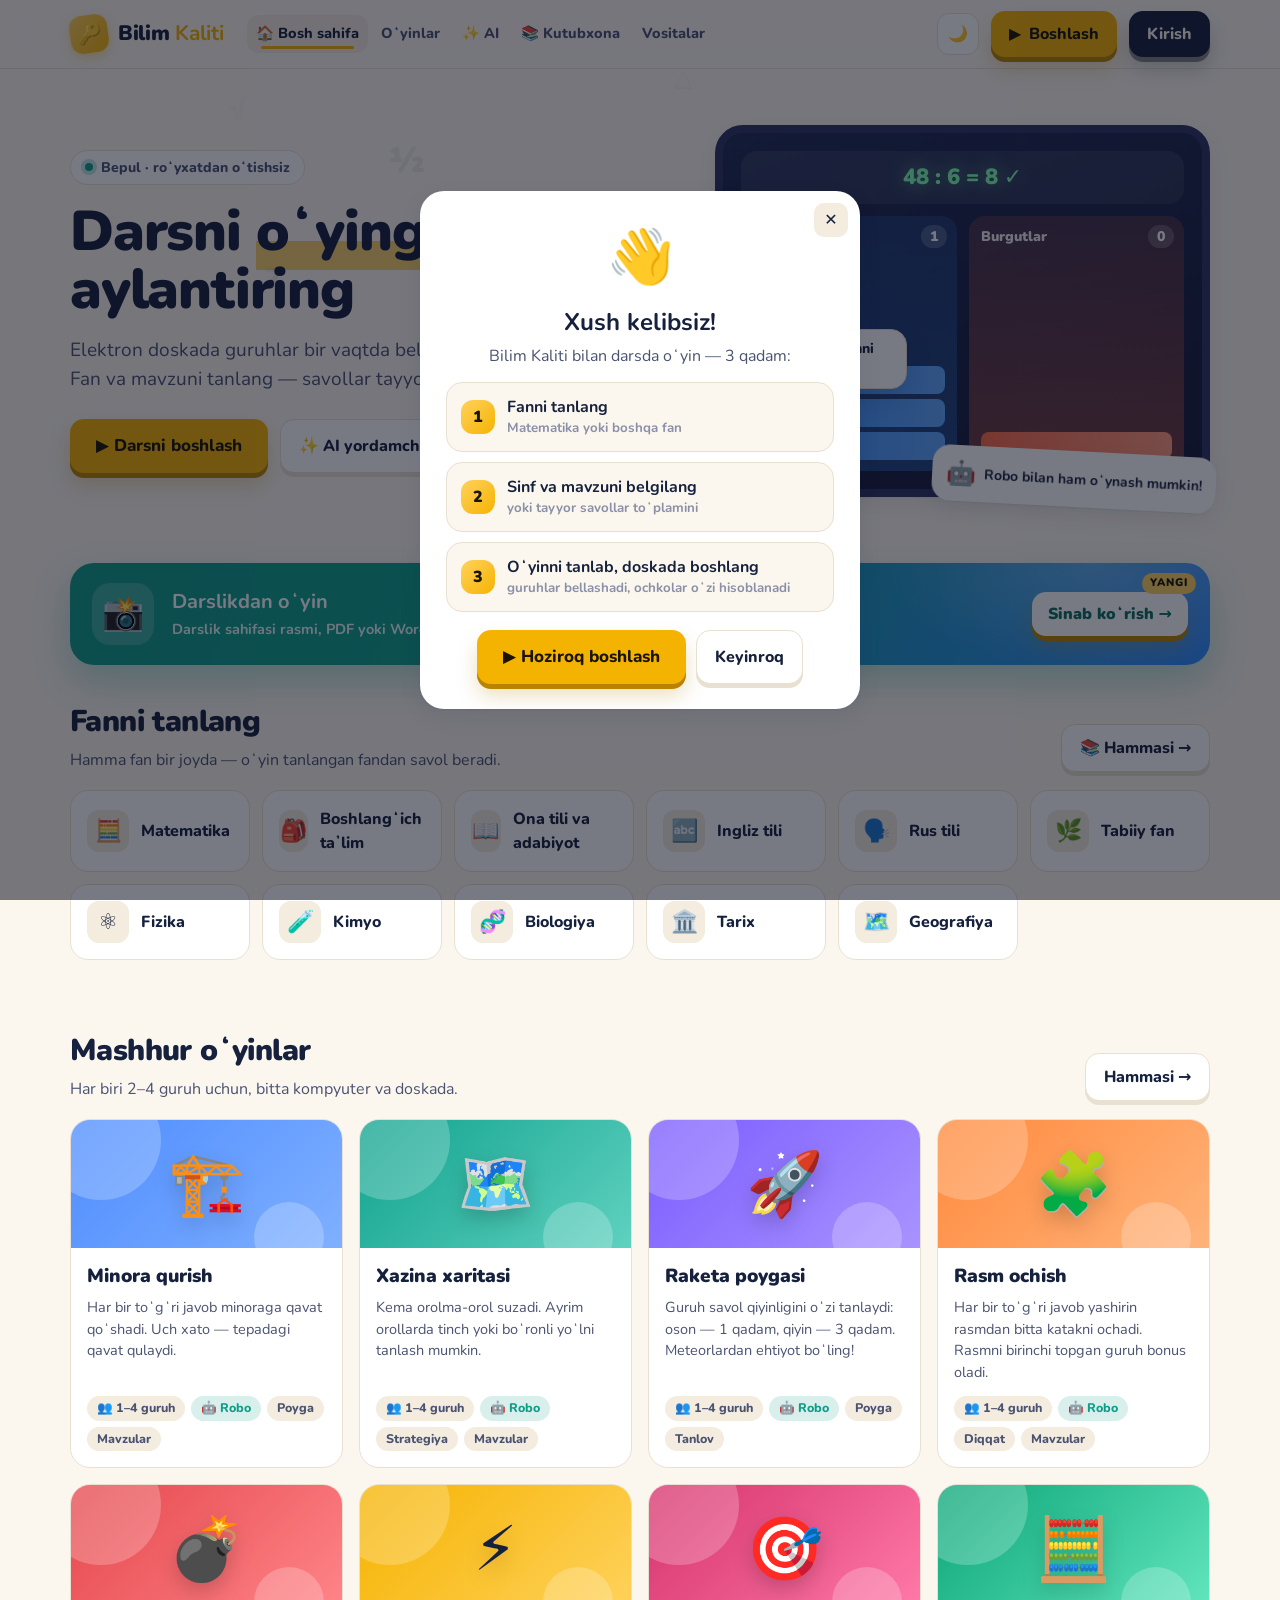
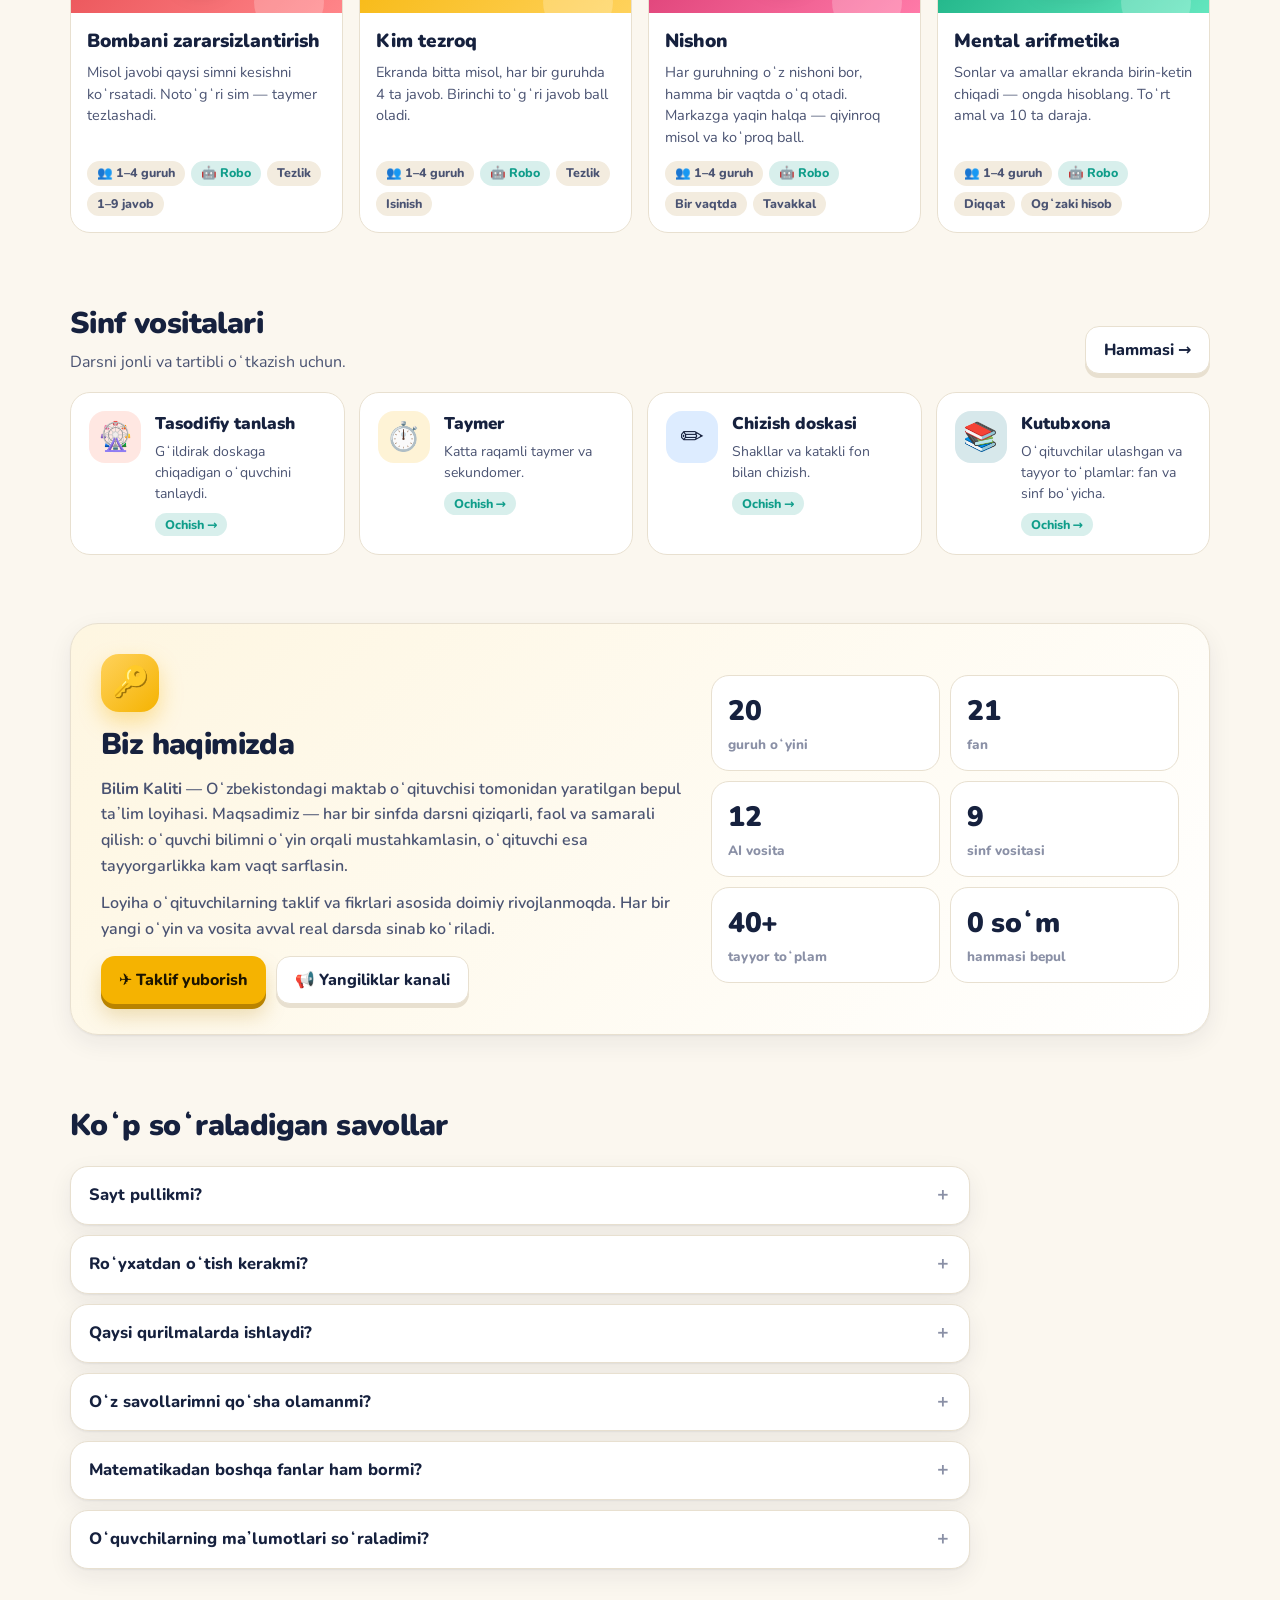
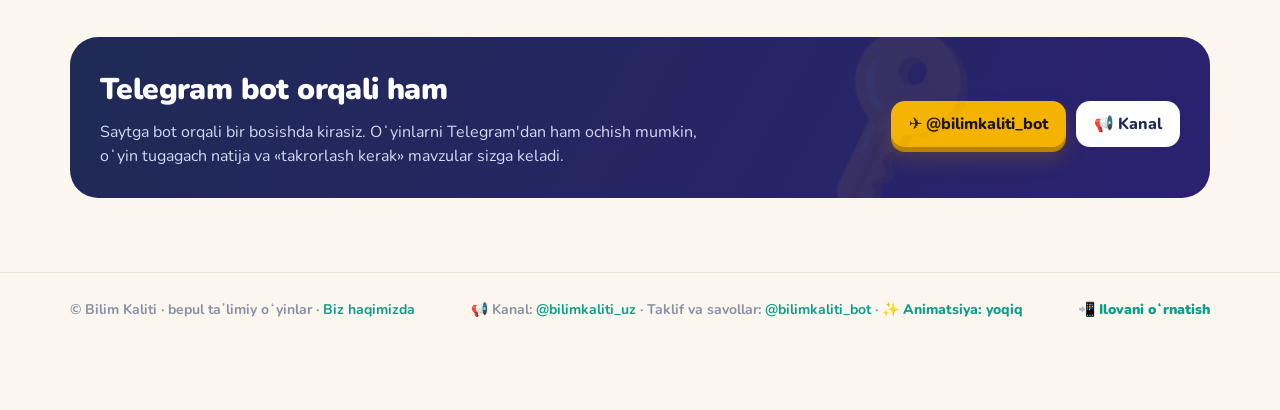
==== index.html @ 3d22f72f "Orqaga: oynalar va mobil menyu orqaga tugmasi bilan yopiladi, qaytganda sahifa oʻrni tiklanadi Co-Au" ====
<!DOCTYPE html>
<html lang="uz">
<head>
<meta charset="utf-8">
<meta name="viewport" content="width=device-width,initial-scale=1">
<title>Bilim Kaliti — sinf uchun matematik oʻyinlar</title>
<meta name="description" content="Bilim Kaliti — oʻqituvchilar uchun bepul: elektron doskada 2–4 guruh bellashadigan 20 ta oʻyin, Robo raqib, AI yordamchi (test, taqdimot, dars ishlanma), fanlar boʻyicha kutubxona va sinf vositalari.">
<meta name="keywords" content="sinf uchun oʻyinlar, matematik oʻyinlar, elektron doska, interaktiv oʻyin, oʻqituvchi, dars ishlanma, test tuzish, taqdimot, AI, Bilim Kaliti">
<meta name="theme-color" content="#f5b301">
<link rel="canonical" href="https://bilimkaliti.github.io/">
<meta property="og:type" content="website">
<meta property="og:site_name" content="Bilim Kaliti">
<meta property="og:title" content="Bilim Kaliti — darsni oʻyinga aylantiring">
<meta property="og:description" content="Elektron doskada guruhlar bellashadigan oʻyinlar, Robo raqib, AI yordamchi va kutubxona. Bepul, roʻyxatdan oʻtishsiz.">
<meta property="og:url" content="https://bilimkaliti.github.io/">
<meta property="og:image" content="https://bilimkaliti.github.io/og.png">
<meta property="og:image:width" content="1200"><meta property="og:image:height" content="630">
<meta property="og:locale" content="uz_UZ">
<meta name="twitter:card" content="summary_large_image">
<meta name="twitter:image" content="https://bilimkaliti.github.io/og.png">
<link rel="icon" type="image/png" href="ikonka.png">
<link rel="apple-touch-icon" href="ikonka.png">
<link rel="manifest" href="/manifest.webmanifest">
<meta name="mobile-web-app-capable" content="yes">
<meta name="apple-mobile-web-app-capable" content="yes">
<meta name="apple-mobile-web-app-title" content="Bilim Kaliti">
<meta name="apple-mobile-web-app-status-bar-style" content="default">
<!-- GOOGLE-VERIFY: Search Console tasdiqlash kodi shu yerga qoʻyiladi -->
<link rel="preconnect" href="https://fonts.googleapis.com"><link rel="preconnect" href="https://fonts.gstatic.com" crossorigin>
<link href="https://fonts.googleapis.com/css2?family=Nunito:wght@500;700;800;900&display=swap" rel="stylesheet">
<style>
:root{
  --bg:#fbf7ef;--bg2:#f3ecdf;--card:#ffffff;--ink:#16213e;--ink2:#4a5372;--muted:#8a90a6;--line:#e8e0d0;
  --gold:#f5b301;--gold2:#ffd25c;--teal:#0f9d8a;--coral:#ff6b4a;--violet:#7b5cff;--sky:#2f8cff;
  --shadow:0 1px 2px rgba(22,33,62,.06),0 8px 24px rgba(22,33,62,.07);--r:20px;
}
@media (prefers-color-scheme:dark){:root:not([data-theme="light"]){
  --bg:#11152a;--bg2:#171c36;--card:#1c2240;--ink:#f1f2f8;--ink2:#c3c8dd;--muted:#8d93ad;--line:#2b3257;--shadow:0 1px 2px rgba(0,0,0,.3),0 10px 30px rgba(0,0,0,.35)}}
:root[data-theme="dark"]{--bg:#11152a;--bg2:#171c36;--card:#1c2240;--ink:#f1f2f8;--ink2:#c3c8dd;--muted:#8d93ad;--line:#2b3257;--shadow:0 1px 2px rgba(0,0,0,.3),0 10px 30px rgba(0,0,0,.35)}
*{box-sizing:border-box}
html{scroll-behavior:smooth}
body{margin:0;background:var(--bg);color:var(--ink);font-family:Nunito,system-ui,sans-serif;font-size:16px;line-height:1.5;-webkit-font-smoothing:antialiased}
a{color:inherit;text-decoration:none}
button{font:inherit;color:inherit;cursor:pointer}
.wrap{max-width:1180px;margin:0 auto;padding:0 20px}
/* header */
header{position:sticky;top:0;z-index:20;background:color-mix(in srgb,var(--bg) 88%,transparent);backdrop-filter:blur(10px);border-bottom:1px solid var(--line)}
.bar{display:flex;align-items:center;gap:18px;height:68px}
.logo{display:flex;align-items:center;gap:10px;font-weight:900;font-size:21px;letter-spacing:-.3px}
.logo .k{width:38px;height:38px;border-radius:12px;background:linear-gradient(135deg,var(--gold2),var(--gold));display:grid;place-items:center;font-size:20px;box-shadow:0 4px 12px rgba(245,179,1,.35);transform:rotate(-8deg)}
.logo b{color:var(--gold)}
nav.top{display:flex;gap:4px;margin-left:12px}
nav.top a{padding:8px 14px;border-radius:12px;font-weight:800;color:var(--ink2)}
nav.top a.on,nav.top a:hover{background:var(--bg2);color:var(--ink)}
.sp{flex:1}
.btn{display:inline-flex;align-items:center;gap:8px;border:0;border-radius:14px;padding:11px 18px;font-weight:800;transition:transform .15s,box-shadow .15s}
.btn:active{transform:scale(.97)}
.btn.main{background:var(--ink);color:var(--bg)}
.btn.gold{background:var(--gold);color:#1b1400;box-shadow:0 6px 18px rgba(245,179,1,.35)}
.btn.ghost{background:var(--card);border:1.5px solid var(--line)}
.btn.tg{background:#229ED9;color:#fff}
.icon-btn{width:42px;height:42px;border-radius:12px;border:1.5px solid var(--line);background:var(--card);display:grid;place-items:center}
/* hero */
.hero{display:grid;grid-template-columns:1.1fr .9fr;gap:40px;align-items:center;padding:56px 0 40px}
.pill{display:inline-flex;align-items:center;gap:8px;padding:6px 14px;border-radius:99px;background:var(--card);border:1.5px solid var(--line);font-weight:800;font-size:14px;color:var(--ink2)}
.pill i{width:8px;height:8px;border-radius:50%;background:var(--teal);box-shadow:0 0 0 4px color-mix(in srgb,var(--teal) 25%,transparent)}
h1{font-size:clamp(34px,5vw,56px);line-height:1.05;letter-spacing:-1.2px;margin:18px 0 16px;font-weight:900}
h1 .hl{background:linear-gradient(transparent 62%,color-mix(in srgb,var(--gold) 55%,transparent) 62%)}
.lead{font-size:19px;color:var(--ink2);max-width:540px;margin:0 0 26px}
.cta{display:flex;gap:12px;flex-wrap:wrap}
.stats{display:flex;gap:26px;margin-top:30px;flex-wrap:wrap}
.stats div b{display:block;font-size:28px;font-weight:900}
.stats div span{color:var(--muted);font-weight:700;font-size:14px}
/* board illustration */
.board{position:relative;background:linear-gradient(160deg,#1f2a55,#141a36);border-radius:28px;padding:18px;box-shadow:var(--shadow);border:8px solid #2a3360;aspect-ratio:4/3}
.board .q{background:rgba(255,255,255,.08);color:#fff;border-radius:16px;padding:10px 14px;font-weight:900;font-size:22px;text-align:center;margin-bottom:12px}
.teams{display:grid;grid-template-columns:1fr 1fr;gap:12px;height:calc(100% - 64px)}
.team{border-radius:16px;padding:12px;display:flex;flex-direction:column;justify-content:flex-end;gap:5px;position:relative;overflow:hidden}
.team.a{background:linear-gradient(180deg,rgba(47,140,255,.18),rgba(47,140,255,.35))}
.team.b{background:linear-gradient(180deg,rgba(255,107,74,.18),rgba(255,107,74,.38))}
.team .lab{position:absolute;top:10px;left:12px;color:#fff;font-weight:900;font-size:14px;opacity:.9}
.floor{height:16%;border-radius:8px;animation:up .6s backwards}
.team.a .floor{background:linear-gradient(90deg,#2f8cff,#62a8ff)}
.team.b .floor{background:linear-gradient(90deg,#ff6b4a,#ff9a7f)}
@keyframes up{from{transform:translateY(30px);opacity:0}}
.robo{position:absolute;right:-14px;bottom:-18px;background:var(--card);color:var(--ink);border-radius:18px;padding:10px 14px;box-shadow:var(--shadow);font-weight:800;font-size:14px;display:flex;gap:8px;align-items:center;transform:rotate(3deg)}
.robo span{font-size:24px}
/* sections */
section{padding:34px 0}
.sh{display:flex;align-items:end;justify-content:space-between;gap:16px;margin-bottom:18px;flex-wrap:wrap}
h2{font-size:30px;letter-spacing:-.6px;margin:0;font-weight:900}
.sub{color:var(--ink2);margin:4px 0 0}
.tabs{display:inline-flex;background:var(--bg2);border-radius:16px;padding:5px;gap:4px;flex-wrap:wrap}
.tabs button{border:0;background:transparent;padding:9px 16px;border-radius:12px;font-weight:800;color:var(--ink2)}
.tabs button.on{background:var(--card);color:var(--ink);box-shadow:var(--shadow)}
/* game cards */
.grid{display:grid;grid-template-columns:repeat(auto-fill,minmax(260px,1fr));gap:16px}
.game{background:var(--card);border-radius:var(--r);border:1.5px solid var(--line);overflow:hidden;display:flex;flex-direction:column;transition:transform .18s,box-shadow .18s;cursor:pointer;text-align:left;padding:0}
.game:hover{transform:translateY(-3px);box-shadow:var(--shadow)}
.art{height:128px;display:grid;place-items:center;position:relative;overflow:hidden}
.art .em{font-size:62px;filter:drop-shadow(0 8px 10px rgba(0,0,0,.18));transition:transform .25s}

.art::before,.art::after{content:"";position:absolute;border-radius:50%;background:rgba(255,255,255,.22)}
.art::before{width:120px;height:120px;left:-30px;top:-40px}
.art::after{width:70px;height:70px;right:18px;bottom:-24px}
.gb{padding:14px 16px 16px;display:flex;flex-direction:column;gap:6px;flex:1}
.gb h3{margin:0;font-size:19px;font-weight:900}
.gb p{margin:0;color:var(--ink2);font-size:14.5px;flex:1}
.tags{display:flex;gap:6px;flex-wrap:wrap;margin-top:6px}
.tag{font-size:12.5px;font-weight:800;padding:3px 10px;border-radius:99px;background:var(--bg2);color:var(--ink2)}
.tag.new{background:color-mix(in srgb,var(--teal) 16%,transparent);color:var(--teal)}
.tag.soon{background:color-mix(in srgb,var(--violet) 16%,transparent);color:var(--violet)}
/* grades */
.grades{display:grid;grid-template-columns:repeat(7,1fr);gap:12px}
.grade{background:var(--card);border:1.5px solid var(--line);border-radius:var(--r);padding:18px 10px;text-align:center;transition:transform .15s,border-color .15s}
.grade:hover,.grade.on{transform:translateY(-3px);border-color:var(--gold)}
.grade b{display:block;font-size:42px;font-weight:900;line-height:1}
.grade span{font-weight:800;color:var(--muted);font-size:13px}
.grade small{display:block;margin-top:6px;color:var(--teal);font-weight:800;font-size:12.5px}
/* grade page */
.crumbs{display:flex;gap:8px;align-items:center;color:var(--muted);font-weight:800;margin:26px 0 6px}
.crumbs a:hover{color:var(--ink)}
.topics{display:flex;flex-wrap:wrap;gap:8px;margin:14px 0 6px}
.chip{border:1.5px solid var(--line);background:var(--card);border-radius:99px;padding:8px 14px;font-weight:800;color:var(--ink2);display:inline-flex;gap:8px;align-items:center}
.chip i{width:18px;height:18px;border-radius:6px;border:2px solid var(--line);display:grid;place-items:center;font-style:normal;font-size:12px}
.chip.on{border-color:var(--teal);color:var(--ink);background:color-mix(in srgb,var(--teal) 9%,var(--card))}
.chip.on i{background:var(--teal);border-color:var(--teal);color:#fff}
.chip.on i::after{content:"✓"}
.selbar{display:flex;gap:10px;align-items:center;flex-wrap:wrap;color:var(--muted);font-weight:800;margin-bottom:18px}
.link{border:0;background:none;color:var(--teal);font-weight:800;padding:4px 6px}
/* subjects & tools */
.subjects{display:grid;grid-template-columns:repeat(auto-fill,minmax(170px,1fr));gap:12px}
.subj{background:var(--card);border:1.5px solid var(--line);border-radius:18px;padding:16px;display:flex;align-items:center;gap:12px;font-weight:800}
.subj .ic{width:42px;height:42px;border-radius:12px;display:grid;place-items:center;font-size:22px;background:var(--bg2)}
.subj.mathcard{grid-column:span 2;flex-direction:column;align-items:stretch;gap:10px;border-color:var(--gold)}
.subj.mathcard .mt{display:flex;align-items:center;gap:12px}
.gch{display:flex;gap:6px;flex-wrap:wrap}.gch a{width:34px;height:34px;border-radius:10px;display:grid;place-items:center;background:var(--bg2);font-weight:900;transition:transform .12s,background .12s}.gch a:hover{background:var(--gold);transform:translateY(-2px)}
@media (max-width:420px){.subj.mathcard{grid-column:1/-1}}
.subj.off{opacity:.55}
.subj small{display:block;color:var(--muted);font-size:12.5px}
.tools{display:grid;grid-template-columns:repeat(auto-fill,minmax(250px,1fr));gap:14px}
.tool{background:var(--card);border:1.5px solid var(--line);border-radius:var(--r);padding:18px;display:flex;gap:14px}
.tool .ic{flex:none;width:52px;height:52px;border-radius:16px;display:grid;place-items:center;font-size:28px}
.tool h3{margin:0 0 4px;font-size:17px;font-weight:900}
.tool p{margin:0 0 8px;color:var(--ink2);font-size:14px}
/* bot banner */
.banner{background:linear-gradient(120deg,#1f2a55,#2b2170);color:#fff;border-radius:28px;padding:30px;display:grid;grid-template-columns:1fr auto;gap:20px;align-items:center;position:relative;overflow:hidden}
.banner h2{color:#fff}
.banner p{color:#d4d8f0;margin:8px 0 0;max-width:620px}
.banner::after{content:"🔑";position:absolute;right:220px;top:-30px;font-size:150px;opacity:.07;transform:rotate(-20deg)}
footer{border-top:1px solid var(--line);margin-top:40px;padding:26px 0 90px;color:var(--muted);font-weight:700;font-size:14px}
footer .wrap{display:flex;gap:16px;justify-content:space-between;flex-wrap:wrap}
/* mobile nav */
.mnav{display:none}
@media (max-width:900px){
  .hero{grid-template-columns:1fr;padding-top:32px}
  .board{max-width:520px}
  .grades{grid-template-columns:repeat(4,1fr)}
  nav.top{display:none}
  .banner{grid-template-columns:1fr}
  .mnav{display:flex;position:fixed;bottom:0;left:0;right:0;z-index:30;background:var(--card);border-top:1px solid var(--line);padding:6px 6px calc(6px + env(safe-area-inset-bottom))}
  .mnav a{flex:1;text-align:center;font-size:12px;font-weight:800;color:var(--muted);padding:6px 0;border-radius:12px}
  .mnav a span{display:block;font-size:20px;line-height:1.2}
  .mnav a.on{color:var(--ink);background:var(--bg2)}
  .hide-m{display:none}
}
@media (max-width:520px){.wrap{padding:0 16px}.grades{grid-template-columns:repeat(3,1fr)}h2{font-size:25px}.stats{gap:18px}.robo{right:6px}}

/* ===== AI ===== */
.btn.big{padding:14px 26px;font-size:17px}.btn.sm{padding:7px 12px;font-size:14px}
.btn:disabled{opacity:.6;cursor:wait}
.narrow{max-width:900px}
.small{font-size:13.5px;color:var(--muted);font-weight:700}
.note{margin-top:22px;color:var(--muted);font-weight:700;font-size:14px}
.aihead{display:flex;justify-content:space-between;align-items:end;gap:16px;flex-wrap:wrap;margin-bottom:20px}
.aigrid{display:grid;grid-template-columns:repeat(auto-fill,minmax(200px,1fr));gap:14px}
.aitool{background:var(--card);border:1.5px solid var(--line);border-radius:var(--r);padding:18px;display:flex;flex-direction:column;gap:6px;transition:transform .15s,box-shadow .15s,border-color .15s}
.aitool:hover{transform:translateY(-3px);box-shadow:var(--shadow);border-color:var(--gold)}
.aitool .ic,.fhead .ic,.fitem .ic{width:50px;height:50px;border-radius:15px;display:grid;place-items:center;font-size:27px;margin-bottom:4px;flex:none}
.aitool b{font-size:17px}.aitool small{color:var(--ink2);font-size:13.5px;line-height:1.4}
.formcard{background:var(--card);border:1.5px solid var(--line);border-radius:24px;padding:24px;box-shadow:var(--shadow)}
.fhead{display:flex;gap:14px;align-items:center;margin-bottom:18px}.fhead h2{font-size:26px}
.fgrid{display:grid;grid-template-columns:repeat(3,1fr);gap:14px}
.f{display:flex;flex-direction:column;gap:6px;font-weight:800;font-size:14px;color:var(--ink2)}.f em{font-weight:700;color:var(--muted);font-style:normal}
.f.wide,.wide{grid-column:1/-1}
.f input,.f select,.f textarea{font:inherit;font-weight:700;color:var(--ink);background:var(--bg);border:1.5px solid var(--line);border-radius:12px;padding:11px 13px;outline:none;width:100%}
.f input:focus,.f select:focus,.f textarea:focus{border-color:var(--gold);box-shadow:0 0 0 3px color-mix(in srgb,var(--gold) 25%,transparent)}
.f.file input{padding:9px}
.factions{display:flex;gap:14px;align-items:center;flex-wrap:wrap;margin-top:4px}
@media (max-width:700px){.fgrid{grid-template-columns:1fr 1fr}}
.daily{margin-top:18px;background:linear-gradient(135deg,color-mix(in srgb,#7048e8 10%,var(--card)),var(--card));border:1.5px solid var(--line);border-radius:22px;padding:18px 20px;box-shadow:var(--shadow)}
.daily .dh{display:flex;align-items:center;gap:12px}.daily .dh>div{flex:1;min-width:0}.daily .dh b{display:block;font-size:1.15rem}.daily .dh small{color:var(--muted);font-weight:700}
.daily .di{font-size:2rem;width:52px;height:52px;border-radius:16px;display:grid;place-items:center;background:color-mix(in srgb,#7048e8 16%,transparent)}
.daily .dq{font-size:1.18rem;font-weight:800;margin:14px 0 12px;line-height:1.45}
.daily .dopts{display:grid;grid-template-columns:repeat(auto-fit,minmax(160px,1fr));gap:10px}
.daily .dopts button{display:flex;align-items:center;gap:10px;text-align:left;border:1.5px solid var(--line);background:var(--card);border-radius:14px;padding:12px 14px;font:inherit;font-weight:800;font-size:1.05rem;color:var(--ink);cursor:pointer;transition:transform .12s,border-color .12s}
.daily .dopts button:hover:not(:disabled){transform:translateY(-2px);border-color:#7048e8}
.daily .dopts button span{width:28px;height:28px;border-radius:9px;display:grid;place-items:center;background:var(--bg2);font-size:.85rem;flex:none}
.daily .dopts button.ok{border-color:var(--good);background:color-mix(in srgb,var(--good) 14%,var(--card))}
.daily .dopts button.bad{border-color:var(--bad);background:color-mix(in srgb,var(--bad) 12%,var(--card))}
.daily .dopts button:disabled{cursor:default}
.daily .dres{margin-top:12px;padding:12px 14px;border-radius:14px;font-weight:700;line-height:1.45}.daily .dres.ok{background:color-mix(in srgb,var(--good) 14%,transparent)}.daily .dres.bad{background:color-mix(in srgb,var(--gold) 16%,transparent)}
.daily .dres small{color:var(--muted)}.daily .dres a{color:var(--teal);font-weight:900}
@media (max-width:600px){.daily .dh a{display:none}.daily{padding:16px}.daily .dq{font-size:1.08rem}}.daily .dnote{margin:10px 0 0;color:var(--muted)}
button.pmg{border:0;font:inherit;cursor:pointer;text-align:left}.pmg.on{outline:3px solid var(--ink);outline-offset:2px;transform:translateY(-2px)}
.hwshare{display:flex;gap:18px;align-items:center;flex-wrap:wrap;margin-top:14px;padding:14px;border-radius:18px;background:var(--bg2)}
.hwq{width:150px;height:150px;background:#fff;border-radius:12px;padding:6px;flex:none}.hwq svg{width:100%;height:100%}
.hwl{flex:1;min-width:240px;display:grid;gap:10px}.hwl p{margin:0}
.hwurl{display:flex;gap:8px}.hwurl input{flex:1;min-width:0;border:1.5px solid var(--line);border-radius:12px;padding:9px 12px;background:var(--card);font:inherit;font-size:.9rem;color:var(--ink)}
.hwbig{width:min(70vh,90%);margin:10px auto;background:#fff;padding:12px;border-radius:16px}.hwbig svg{width:100%;height:auto}
.hwcard{background:var(--card);border:1.5px solid var(--line);border-radius:20px;padding:16px;margin-bottom:16px}
.hwh{display:flex;gap:14px;align-items:center;flex-wrap:wrap}.hwh>div:first-child{flex:1;min-width:200px}.hwh b{font-size:1.1rem}.hwh small{display:block;color:var(--muted);font-weight:700}
.hwst{display:flex;gap:14px;color:var(--muted);font-weight:700}.hwst b{color:var(--ink);font-size:1.1rem}
.hwh .sca{margin-top:0}
.hwtbl{overflow-x:auto;margin-top:12px}.hwtbl table{width:100%;border-collapse:collapse;font-size:.95rem}
.hwtbl th{text-align:left;color:var(--muted);font-weight:800;padding:8px;border-bottom:1.5px solid var(--line);white-space:nowrap}
.hwtbl td{padding:9px 8px;border-bottom:1px solid var(--line);vertical-align:top}.hwtbl td small{color:var(--muted)}
.hww{color:var(--muted);font-size:.82rem;margin-top:3px}
.pct{padding:3px 9px;border-radius:999px;font-weight:900;white-space:nowrap}.pct.g{background:color-mix(in srgb,var(--good) 18%,transparent)}.pct.y{background:color-mix(in srgb,var(--gold) 22%,transparent)}.pct.r{background:color-mix(in srgb,var(--bad) 16%,transparent)}
.hwempty{margin:12px 0 0;color:var(--muted)}
.msgta{width:100%;border:1.5px solid var(--line);border-radius:14px;padding:12px;font:inherit;background:var(--bg2);color:var(--ink);resize:vertical}
#pwaBar{position:fixed;left:50%;bottom:24px;transform:translateX(-50%);z-index:90;display:none;align-items:center;gap:10px;background:var(--card);color:var(--ink);border:1.5px solid var(--line);box-shadow:var(--shadow);border-radius:18px;padding:8px 8px 8px 14px;font-weight:800;max-width:calc(100vw - 24px)}
#pwaBar.on{display:flex}
.pwa-btn{border-color:var(--teal)!important;color:var(--teal)!important}
@media (display-mode: standalone){.pwa-btn,#pwaFoot{display:none!important}}
#pwaBar img{width:34px;height:34px;border-radius:9px}
#pwaBar .t{line-height:1.2;font-size:14px;min-width:0}#pwaBar .btn{white-space:nowrap;flex:none;padding:10px 14px}#pwaBar img,#pwaBar .x{flex:none}#pwaBar .t small{display:block;font-weight:700;color:var(--muted);font-size:12px}
#pwaBar .x{border:0;background:none;color:var(--muted);font-size:20px;padding:4px 8px}
@media (max-width:900px){#pwaBar{bottom:calc(78px + env(safe-area-inset-bottom))}}
.ios-steps{text-align:left;margin:14px 0 4px;padding-left:0;list-style:none;display:grid;gap:10px}
.ios-steps li{display:flex;gap:10px;align-items:center;background:var(--bg2);border-radius:14px;padding:10px 12px;font-weight:700}
.ios-steps b{min-width:28px;height:28px;border-radius:9px;background:var(--gold);color:#1b1400;display:grid;place-items:center}
#toast{position:fixed;left:50%;bottom:86px;transform:translate(-50%,30px);background:var(--ink);color:var(--bg);padding:11px 18px;border-radius:14px;font-weight:800;opacity:0;transition:.25s;z-index:100;pointer-events:none;max-width:90vw;text-align:center}
#toast.show{opacity:1;transform:translate(-50%,0)}
#modal{position:fixed;inset:0;background:rgba(10,14,30,.55);display:grid;place-items:center;z-index:90;padding:16px;animation:fade .2s}
.mbox{background:var(--card);border-radius:24px;padding:26px;max-width:440px;width:100%;position:relative;box-shadow:var(--shadow)}
.mbox h3{margin:0 0 8px;font-size:22px}.mx{position:absolute;top:12px;right:12px;border:0;background:var(--bg2);width:34px;height:34px;border-radius:10px}
.mrow{display:flex;gap:10px;flex-wrap:wrap;margin-top:14px}
.lg{text-align:center;display:flex;flex-direction:column;align-items:center;gap:8px}.lgic{font-size:46px}
.flist{display:flex;flex-direction:column;gap:10px}
.fitem{display:flex;align-items:center;gap:10px;background:var(--card);border:1.5px solid var(--line);border-radius:18px;padding:10px 12px}
.fmain{display:flex;align-items:center;gap:12px;flex:1;min-width:0}.fitem .ic{background:var(--bg2);margin:0;width:44px;height:44px;font-size:22px}
.fmain b{display:block;white-space:nowrap;overflow:hidden;text-overflow:ellipsis}.fmain small{color:var(--muted);font-weight:700}
.empty{text-align:center;padding:50px 0;color:var(--ink2);font-weight:700}.empty div{font-size:54px}
.dbar{display:flex;gap:8px;flex-wrap:wrap;margin:10px 0 16px;position:sticky;top:76px;z-index:5;background:color-mix(in srgb,var(--bg) 90%,transparent);padding:8px 0;backdrop-filter:blur(6px)}
.dbar .btn{padding:9px 14px;font-size:14.5px}
.paper{background:#fff;color:#1d2433;border-radius:18px;padding:40px 46px;box-shadow:var(--shadow);border:1px solid var(--line);margin-bottom:30px;font-size:16.5px;line-height:1.6}
.paper h1{font-size:28px;line-height:1.2;margin:0 0 16px;color:#16213e}.paper h2{font-size:20px;margin:24px 0 8px;color:#16213e}
.paper .sub{color:#5a6178}.paper .small{color:#7a8094}
.paper .intro{background:#f6f2e8;border-radius:12px;padding:12px 16px}
.paper .sol{color:#2b6b4f;background:#eef8f2;border-radius:10px;padding:8px 12px}
.paper ol,.paper ul{padding-left:24px}.paper li{margin:6px 0}
.tb{border-collapse:collapse;width:100%;margin:8px 0}.tb td,.tb th{border:1px solid #d9d3c4;padding:8px 10px;vertical-align:top;text-align:left}.tb th{background:#f6f2e8;font-weight:800}
.tq>li{margin:0 0 14px}.tq p{margin:0 0 6px;font-weight:700}.opts{display:grid;grid-template-columns:repeat(2,1fr);gap:4px 20px;color:#3d4459}
.keybox,.ans-only{display:none}.showkey .keybox{display:block}
.keys li{margin:3px 0}
.cards{display:grid;grid-template-columns:repeat(auto-fill,minmax(220px,1fr));gap:14px}
.flip{perspective:900px;height:150px;cursor:pointer;outline:none}
.flip .fi{position:relative;width:100%;height:100%;transition:transform .5s;transform-style:preserve-3d}
.flip.on .fi{transform:rotateY(180deg)}
.ff,.fb{position:absolute;inset:0;backface-visibility:hidden;border-radius:16px;padding:16px;display:flex;flex-direction:column;justify-content:center;align-items:center;text-align:center;font-weight:800}
.ff{background:linear-gradient(135deg,#eef3ff,#dfe8ff);color:#1c3b8a}.fb{background:linear-gradient(135deg,#e9f9f1,#d2f2e2);color:#11603f;transform:rotateY(180deg);font-weight:700}
.ff small{position:absolute;top:10px;left:14px;color:#7c8bb5;font-size:12px}
.cwrap{display:grid;grid-template-columns:auto 1fr;gap:28px;align-items:start}
.cgrid{overflow:auto;max-width:100%}
.cw{border-collapse:collapse}.cw td{width:34px;height:34px;border:1.5px solid #3b4258;position:relative;padding:0;background:#fff}
.cw td.x{border:0;background:transparent}
.cw small{position:absolute;top:1px;left:3px;font-size:10px;font-weight:800;color:#555;line-height:1}
.cw input{width:100%;height:100%;border:0;text-align:center;font:inherit;font-weight:900;font-size:16px;text-transform:uppercase;background:transparent;color:#16213e;padding:0;outline:none}
.cw input:focus{background:#fff4c2}.cw input.good{background:#dff5e8}.cw input.bad{background:#ffe1dd}
.cw.ans span{display:grid;place-items:center;height:100%;font-weight:900}
.clues ol{padding-left:28px}.clues em{color:#888;font-style:normal}
@media (max-width:760px){.cwrap{grid-template-columns:1fr}.paper{padding:22px 18px}.opts{grid-template-columns:1fr}}
.wide-paper{background:transparent;border:0;box-shadow:none;padding:0}
.slides{display:grid;grid-template-columns:repeat(auto-fill,minmax(340px,1fr));gap:16px}
.slide{aspect-ratio:16/9;border-radius:16px;padding:6% 7%;position:relative;overflow:hidden;box-shadow:var(--shadow);font-size:13px;display:flex;flex-direction:column}
.slide h3{margin:0 0 8px;font-size:1.6em;line-height:1.15;font-weight:900;padding-right:18%}
.slide ul{margin:6px 0 0;padding-left:1.2em}.slide li{margin:3px 0;font-weight:700}
.slide li::marker{color:var(--acc)}
.slide .sem{position:absolute;right:6%;top:7%;font-size:2.8em}
.slide .snum{position:absolute;right:4%;bottom:4%;opacity:.6;font-weight:800}
.slide .snote{margin-top:auto;font-size:.9em;opacity:.75;background:rgba(0,0,0,.08);border-radius:8px;padding:4px 8px}
.slide.cover{justify-content:center}.slide.cover h3{font-size:2.2em}.slide.cover p{margin:0;opacity:.85;font-weight:700}
.slide.cover .sem{position:static;font-size:3em;margin-bottom:6px}.sbar{display:block;width:70px;height:6px;border-radius:9px;background:var(--acc);margin-top:14px}
#present{position:fixed;inset:0;z-index:200;background:#0b0f1f;display:flex;flex-direction:column}
#present .pv{flex:1;display:grid;place-items:center;padding:3vh 3vw;min-height:0}
#present .pc{display:flex;gap:10px;justify-content:center;align-items:center;padding:10px;color:#fff;font-weight:800}
.pbn{width:52px;height:46px;border-radius:14px;border:0;background:rgba(255,255,255,.12);color:#fff;font-size:26px}.pbn.px{font-size:18px;margin-left:20px}
.slide.big{width:min(94vw,calc(84vh*16/9));font-size:min(2.6vw,4.6vh);box-shadow:none}
.p-test .pv,.p-cards .pv{color:#fff}
.tshow{width:min(1100px,94vw);text-align:center}.tshow small{opacity:.7;font-weight:800;font-size:18px}
.tshow h2{font-size:clamp(26px,4.4vw,52px);line-height:1.2;margin:12px 0 28px}
.topts{display:grid;grid-template-columns:1fr 1fr;gap:16px}
.topts button{border:0;border-radius:18px;padding:22px;font-size:clamp(18px,2.6vw,30px);font-weight:800;background:rgba(255,255,255,.1);color:#fff;text-align:left;display:flex;gap:14px;align-items:center}
.topts button b{background:rgba(255,255,255,.18);border-radius:10px;padding:2px 12px}
.topts button.ok{background:#1f9d62}.topts button.no{background:#d64545}
.texp{font-size:20px;opacity:.85;margin-top:22px}
.flip.big{width:min(760px,90vw);height:min(420px,60vh)}.flip.big .ff,.flip.big .fb{font-size:clamp(22px,3.4vw,40px);border-radius:26px}
.chat{background:var(--card);border:1.5px solid var(--line);border-radius:24px;display:flex;flex-direction:column;height:calc(100vh - 190px);min-height:440px;overflow:hidden}
.chead{display:flex;justify-content:space-between;align-items:center;padding:12px 16px;border-bottom:1px solid var(--line)}
.msgs{flex:1;overflow:auto;padding:18px;display:flex;flex-direction:column;gap:12px}
.msg{max-width:86%;padding:12px 15px;border-radius:18px;line-height:1.55;word-wrap:break-word}
.msg.user{align-self:flex-end;background:var(--ink);color:var(--bg);border-bottom-right-radius:6px}
.msg.model{align-self:flex-start;background:var(--bg2);border-bottom-left-radius:6px}
.msg p{margin:0 0 8px}.msg p:last-child{margin:0}.msg h4{margin:10px 0 6px}.msg ul,.msg ol{margin:4px 0 8px;padding-left:22px}
.msg pre{background:rgba(0,0,0,.08);padding:10px;border-radius:10px;overflow:auto}.msg small{display:block;opacity:.7;margin-top:4px}
.msg .trow{display:flex;gap:10px;border-bottom:1px solid var(--line);padding:4px 0}.msg .trow span{flex:1}
.typing i{display:inline-block;width:8px;height:8px;border-radius:50%;background:var(--muted);margin:0 2px;animation:blink 1s infinite}
.typing i:nth-child(2){animation-delay:.2s}.typing i:nth-child(3){animation-delay:.4s}
@keyframes blink{50%{opacity:.25}}
.cin{display:flex;gap:8px;padding:12px;border-top:1px solid var(--line);align-items:flex-end}
.cin textarea{flex:1;font:inherit;font-weight:700;resize:none;border:1.5px solid var(--line);border-radius:14px;padding:11px 13px;background:var(--bg);color:var(--ink);outline:none;max-height:160px}
.att{width:44px;height:44px;border-radius:12px;display:grid;place-items:center;background:var(--bg2);cursor:pointer;font-size:20px;flex:none}
#cFileName{padding:0 16px 10px}
.cempty{margin:auto;text-align:center;color:var(--ink2)}.cempty div{font-size:46px}.sugs{display:flex;flex-wrap:wrap;gap:8px;justify-content:center;margin-top:12px;max-width:640px}
.ubtn{max-width:220px}.ubtn span{white-space:nowrap;overflow:hidden;text-overflow:ellipsis}
@media (max-width:520px){.hide-s{display:none}.chat{height:calc(100vh - 230px)}}
@media print{
  body.printing header,body.printing footer,body.printing .mnav,body.printing .noprint,body.printing #toast{display:none!important}
  body.printing{background:#fff}
  body.printing .paper{box-shadow:none;border:0;padding:0;margin:0}
  body.printing .wrap{max-width:none;padding:0}
  body.printing .keybox,body.printing .ans-only{display:block}
  body.printing .pb{break-before:page}
  body.printing .flip .fi{transform:none!important}body.printing .flip{height:auto}
  body.printing .ff,body.printing .fb{position:static;transform:none;border:1px solid #ccc;margin:2px 0}
  body.printing .slide{break-inside:avoid;box-shadow:none;-webkit-print-color-adjust:exact;print-color-adjust:exact}
  body.pr-taqdimot .slides{grid-template-columns:1fr}
  body.printing .cw td{-webkit-print-color-adjust:exact;print-color-adjust:exact}
}
.fr{display:inline-flex;flex-direction:column;vertical-align:middle;text-align:center;line-height:1.08;font-size:.9em;margin:0 .14em;font-variant-numeric:lining-nums}
.fr>span{padding:0 .12em}.fr>span:first-child{border-bottom:max(1.5px,.07em) solid currentColor}
.modes{display:flex;gap:12px;align-items:center;flex-wrap:wrap;margin:-6px 0 18px;font-weight:800;color:var(--muted)}
/* ===== vositalar ===== */
.toolstage{background:var(--card);border:1.5px solid var(--line);border-radius:24px;padding:20px;margin-bottom:30px}
.toolstage:fullscreen{border-radius:0;padding:24px;overflow:auto;background:var(--bg)}
.thead{display:flex;align-items:center;gap:12px;flex-wrap:wrap;margin-bottom:16px}.thead h2{flex:1;font-size:26px}
.mrow.center{justify-content:center}
.chkl{display:flex;gap:8px;align-items:center;font-weight:800;color:var(--ink2);font-size:14px;margin-top:10px}
.wgrid{display:grid;grid-template-columns:320px 1fr;gap:22px}
.wleft{display:flex;flex-direction:column;gap:12px}.wlists{display:flex;flex-wrap:wrap;gap:6px}
.wspin{position:relative;display:flex;flex-direction:column;align-items:center;gap:14px}
.wspin canvas{width:min(100%,560px,62vh);height:auto;aspect-ratio:1;cursor:pointer;filter:drop-shadow(0 10px 24px rgba(0,0,0,.18))}
.toolstage:fullscreen .wspin canvas{width:min(100%,78vh)}
.wptr{font-size:44px;line-height:1;color:var(--ink);margin-bottom:-26px;z-index:2;text-shadow:0 3px 6px rgba(0,0,0,.25)}
.wwin{font-size:40px!important;margin:4px 0 12px!important}
.wteams{display:grid;grid-template-columns:repeat(auto-fill,minmax(180px,1fr));gap:12px;margin-top:16px}
.wteam{border:2px solid var(--tc);border-radius:16px;padding:12px 14px;background:color-mix(in srgb,var(--tc) 8%,var(--card))}.wteam b{color:var(--tc);font-size:18px}.wteam ol{margin:6px 0 0;padding-left:22px;font-weight:700}
@media (max-width:860px){.wgrid{grid-template-columns:1fr}}
.nbox{display:flex;flex-direction:column;align-items:center;gap:16px;text-align:center}
.nface{font-size:min(22vw,150px);line-height:1;transition:transform .2s}
.nballoons{display:flex;gap:14px;font-size:min(10vw,64px)}.bal{display:inline-block;animation:bob 2.4s ease-in-out infinite}.bal:nth-child(2n){animation-delay:-1.2s}.bal.pop{animation:none;opacity:.5}
@keyframes bob{50%{transform:translateY(-10px)}}
.nmeter{position:relative;width:min(640px,100%);height:28px;border-radius:99px;background:var(--bg2);overflow:hidden}
.nmeter i{position:absolute;left:0;top:0;bottom:0;width:0;border-radius:99px;transition:width .1s}
.nmeter b{position:absolute;top:-4px;bottom:-4px;width:4px;background:var(--ink);border-radius:2px}
.nstats{display:flex;gap:20px;flex-wrap:wrap;justify-content:center;font-weight:800;font-size:18px}
.nslider{width:min(420px,100%)}.nslider input{padding:0}
.tbox{display:flex;flex-direction:column;align-items:center;gap:18px;padding:10px 0;border-radius:20px;transition:background .3s}
.tdig{font-size:min(19vw,190px);font-weight:900;font-variant-numeric:tabular-nums;letter-spacing:-2px;line-height:1;cursor:pointer;user-select:none}
.toolstage:fullscreen .tdig{font-size:min(26vw,40vh)}
.tprog{width:min(720px,100%);height:12px;border-radius:99px;background:var(--bg2);overflow:hidden}.tprog i{display:block;height:100%;background:var(--gold);transition:width .2s linear}
.tbox.warn .tdig{color:#e5484d;animation:pulse 1s infinite}.tbox.end{background:color-mix(in srgb,#e5484d 18%,transparent)}.tbox.end .tdig{color:#e5484d}
@keyframes pulse{50%{transform:scale(1.04)}}
.tool-doska{padding:10px}
.dtools{display:flex;gap:8px;flex-wrap:wrap;margin-bottom:10px}
.dgrp{display:flex;gap:4px;background:var(--bg2);padding:4px;border-radius:14px}
.dgrp button{min-width:42px;height:42px;border:0;border-radius:10px;background:transparent;font-size:19px;display:grid;place-items:center;padding:0 8px;font-weight:800}
.dgrp button.on{background:var(--card);box-shadow:var(--shadow)}
#dCol button{width:42px}#dCol button::after{content:"";width:22px;height:22px;border-radius:50%;background:var(--c);border:2px solid rgba(0,0,0,.15)}
#dSize i{display:block;border-radius:50%;background:var(--ink)}
.dwrap{position:relative;height:calc(100vh - 260px);min-height:380px;border-radius:14px;overflow:hidden;border:1.5px solid var(--line)}
.toolstage:fullscreen .dwrap{height:calc(100vh - 90px)}
.dwrap canvas{position:absolute;inset:0;width:100%;height:100%}#dInk{touch-action:none;cursor:crosshair}
.tool.tlink{transition:transform .15s,box-shadow .15s,border-color .15s}.tool.tlink:hover{transform:translateY(-3px);box-shadow:var(--shadow);border-color:var(--gold)}
.subj{transition:transform .15s,border-color .15s}.subj:hover{transform:translateY(-2px);border-color:var(--gold)}
.lfilter{display:grid;grid-template-columns:1fr 160px 2fr 170px;gap:10px;margin-bottom:16px}
.lfilter select,.lfilter input{font:inherit;font-weight:700;color:var(--ink);background:var(--card);border:1.5px solid var(--line);border-radius:12px;padding:10px 12px;outline:none;min-width:0}
@media (max-width:760px){.lfilter{grid-template-columns:1fr 1fr}}
.sgrid{display:grid;grid-template-columns:repeat(auto-fill,minmax(290px,1fr));gap:14px}
.scard{background:var(--card);border:1.5px solid var(--line);border-radius:18px;padding:16px;display:flex;flex-direction:column;gap:10px}
.sct{display:flex;gap:12px;align-items:center}.sct .ic{width:46px;height:46px;border-radius:14px;background:var(--bg2);display:grid;place-items:center;font-size:24px;flex:none}
.sct b{display:block;font-size:17px;line-height:1.25}.sct small{color:var(--muted);font-weight:700}
.scm{display:flex;gap:12px;flex-wrap:wrap;color:var(--ink2);font-weight:700;font-size:13.5px}
.sca{display:flex;gap:8px;flex-wrap:wrap;margin-top:auto}
.mbox.wide{max-width:760px;max-height:88vh;overflow:auto}
.bz{background:var(--card);border:1.5px solid var(--line);border-radius:22px;padding:18px;margin:0 0 22px}
.bz h3{margin:0}.bzq{width:100%;margin:12px 0 10px;font-size:1.05rem;padding:12px 16px;border:1.5px solid var(--line);border-radius:14px;background:var(--bg2);color:var(--ink);font-family:inherit;font-weight:700}.bzq:focus{outline:none;border-color:var(--teal)}
.bzchips{display:flex;flex-wrap:wrap;gap:8px;margin-bottom:12px}
@media (max-width:760px){.bzchips{flex-wrap:nowrap;overflow-x:auto;scrollbar-width:none;padding-bottom:2px}.bzchips::-webkit-scrollbar{display:none}}
.bzchips button{flex:0 0 auto;border:1.5px solid var(--line);background:var(--bg2);color:var(--ink2);border-radius:999px;padding:9px 15px;font-weight:800;min-height:44px}
.bzchips button.on{background:var(--ink);color:var(--card);border-color:var(--ink)}
.bzlist{display:grid;grid-template-columns:repeat(auto-fill,minmax(280px,1fr));gap:10px}
.bzt{display:flex;align-items:center;gap:10px;background:var(--bg2);border:1.5px solid transparent;border-radius:16px;padding:10px 10px 10px 16px;min-height:68px;cursor:pointer;transition:border-color .15s,transform .15s}
.bzt:hover{border-color:var(--gold,#f5b301);transform:translateY(-2px)}
.bzeye{flex:0 0 auto;width:40px;height:40px;border-radius:12px;border:1.5px solid var(--line);background:var(--card);font-size:1rem;cursor:pointer}
.bzgo{flex:0 0 auto;width:46px;height:46px;border-radius:50%;background:linear-gradient(135deg,#f5b301,#ffd25c);color:#3b2a00;display:grid;place-items:center;font-size:1.1rem;box-shadow:0 4px 12px rgba(245,179,1,.35)}
.seg2{display:flex;width:100%;max-width:520px}.seg2 button{flex:1;min-height:46px}.bzt div{flex:1;min-width:0}.bzt b{display:block;line-height:1.25}.bzt small{color:var(--muted);font-weight:700}
.bzt .btn{flex:0 0 auto}.bzh{grid-column:1/-1;margin:10px 0 0;font-weight:900;color:var(--muted);font-size:.9rem;text-transform:uppercase;letter-spacing:.04em}
.bzlv{display:grid;grid-template-columns:repeat(auto-fit,minmax(140px,1fr));gap:12px;margin-top:14px}
.bzlv button{border:0;border-radius:18px;padding:20px 12px;font-weight:900;font-size:1.15rem;color:#fff;min-height:96px;display:flex;flex-direction:column;align-items:center;gap:6px;cursor:pointer;transition:transform .15s}
.bzlv button:hover{transform:translateY(-3px)}.bzlv button small{font-weight:700;font-size:.8rem;opacity:.9}
.pmgames{display:grid;grid-template-columns:repeat(auto-fill,minmax(150px,1fr));gap:10px}
.pmg{border-radius:16px;padding:14px;color:#fff;background:linear-gradient(135deg,var(--c1),var(--c2));display:flex;flex-direction:column;gap:4px;font-weight:800;transition:transform .15s}
.pmg:hover{transform:translateY(-2px)}.pmg span{font-size:30px}
.pvlist{padding-left:22px}.pvlist li{margin:8px 0}.pvlist small{color:var(--muted)}
.fgrid.one{grid-template-columns:1fr 1fr}
/* ===== silliq hover va kirish animatsiyalari ===== */
:root{--ease:cubic-bezier(.22,.8,.3,1)}
.btn{transition:transform .25s var(--ease),box-shadow .25s var(--ease),background-color .2s,border-color .2s,filter .2s;will-change:transform}
.btn:hover{transform:translateY(-2px);box-shadow:0 8px 20px rgba(22,33,62,.14)}
.btn.gold:hover{box-shadow:0 10px 26px rgba(245,179,1,.45);filter:brightness(1.04)}
.btn.main:hover{box-shadow:0 10px 24px rgba(22,33,62,.28)}
.btn.ghost:hover{border-color:var(--gold)}
.btn:active{transform:translateY(0) scale(.97);transition-duration:.08s}
.icon-btn{transition:transform .25s var(--ease),border-color .2s}.icon-btn:hover{transform:rotate(-12deg) scale(1.06);border-color:var(--gold)}
nav.top a{position:relative;transition:background-color .2s,color .2s}
nav.top a::after{content:"";position:absolute;left:14px;right:14px;bottom:4px;height:2.5px;border-radius:2px;background:var(--gold);transform:scaleX(0);transition:transform .3s var(--ease)}
nav.top a:hover::after,nav.top a.on::after{transform:scaleX(1)}
.logo .k{transition:transform .5s var(--ease)}.logo:hover .k{transform:rotate(-100deg) scale(1.08)}
.game,.grade,.subj,.aitool,.tool.tlink,.scard,.pmg,.fitem{transition:transform .35s var(--ease),box-shadow .35s var(--ease),border-color .25s}
.game:hover,.aitool:hover,.tool.tlink:hover,.scard:hover{transform:translateY(-6px);box-shadow:0 16px 34px rgba(22,33,62,.14)}
.grade:hover,.subj:hover,.pmg:hover{transform:translateY(-4px) scale(1.02);box-shadow:0 12px 26px rgba(22,33,62,.12)}
.game .art{transition:filter .35s}.game:hover .art{filter:saturate(1.15) brightness(1.04)}
.game .art::after{transition:transform .6s var(--ease)}.game:hover .art::after{transform:scale(1.5) translate(-10px,-6px)}
.game .art .em{transition:transform .45s var(--ease)}
.game .art .shine{position:absolute;inset:0;background:linear-gradient(115deg,transparent 30%,rgba(255,255,255,.45) 48%,transparent 66%);transform:translateX(-120%);pointer-events:none}
.game:hover .art .shine{transform:translateX(120%);transition:transform .9s var(--ease)}
.aitool .ic,.tool .ic,.subj .ic,.sct .ic{transition:transform .45s var(--ease)}
.aitool:hover .ic,.tool.tlink:hover .ic,.subj:hover .ic,.scard:hover .sct .ic{transform:scale(1.12) rotate(-8deg)}
.grade b{transition:color .25s,transform .35s var(--ease)}.grade:hover b{color:var(--gold);transform:scale(1.08)}
.chip{transition:border-color .2s,background-color .2s,transform .2s var(--ease)}.chip:hover{border-color:var(--teal);transform:translateY(-1px)}
.tabs button{transition:background-color .2s,color .2s,box-shadow .25s}
.tabs button:not(.on):hover{color:var(--ink);background:color-mix(in srgb,var(--card) 60%,transparent)}
.mnav a{transition:background-color .2s,color .2s,transform .2s var(--ease)}.mnav a:active{transform:scale(.92)}
/* kartalar sahifa ochilganda birin-ketin chiqadi */
@keyframes rise{from{opacity:0;transform:translateY(16px)}to{opacity:1;transform:none}}
.hero>.hcopy>*{animation:rise .6s var(--ease) both}.hero>.hcopy>*:nth-child(2){animation-delay:.06s}.hero>.hcopy>*:nth-child(3){animation-delay:.12s}.hero>.hcopy>*:nth-child(4){animation-delay:.18s}.hero>.hcopy>*:nth-child(5){animation-delay:.24s}
.hero .board{animation:rise .7s .15s var(--ease) both}
html:not(.ready) .hero>.hcopy>*,html:not(.ready) .hero .board{animation-play-state:paused}
@media (hover:none){.game:hover,.aitool:hover,.tool.tlink:hover,.scard:hover,.grade:hover,.subj:hover,.pmg:hover,.btn:hover{transform:none}}
@media (prefers-reduced-motion:reduce){*,*::before,*::after{animation-duration:.01ms!important;animation-delay:0s!important;transition-duration:.01ms!important}}
/* ===== MOTION: hero, maskot, oʻyin effektlari, reveal, skelet, oʻtishlar ===== */
.hero{position:relative}body{overflow-x:clip}.hero>.hcopy,.hero>.board{position:relative;z-index:1}
.mathbg{position:absolute;inset:-30px 0;z-index:0;overflow:hidden;pointer-events:none;-webkit-mask-image:radial-gradient(ellipse at center,#000 45%,transparent 78%);mask-image:radial-gradient(ellipse at center,#000 45%,transparent 78%)}
.mathbg span{position:absolute;font-weight:900;color:var(--ink);opacity:.07;animation:mfloat 16s ease-in-out infinite alternate;will-change:transform}
@keyframes mfloat{from{transform:translateY(0) rotate(0)}to{transform:translateY(-34px) rotate(var(--r))}}
.board.live .q span{display:inline-block;transition:color .3s,text-shadow .3s}
.board.live .q span.in{animation:qin .5s var(--ease)}
.board.live .q span.ok{color:#7dffb2;text-shadow:0 0 18px rgba(125,255,178,.55)}
@keyframes qin{from{opacity:0;transform:translateY(10px) scale(.94)}}
.board.live .floor{height:12%;flex:none}
.board.live .floor.drop{animation:fdrop .6s cubic-bezier(.3,1.35,.5,1) both}
@keyframes fdrop{from{transform:translateY(-150px) rotate(-5deg);opacity:0}65%{transform:translateY(5px) rotate(1deg);opacity:1}to{transform:none;opacity:1}}
.team .hsc{position:absolute;top:9px;right:10px;background:rgba(255,255,255,.18);color:#fff;font-weight:900;border-radius:99px;min-width:26px;text-align:center;padding:1px 8px;font-size:14px}
.team.win{animation:twin .8s var(--ease)}
@keyframes twin{30%{box-shadow:inset 0 0 0 3px rgba(125,255,178,.9),0 0 26px rgba(125,255,178,.4)}}
.team.champ::after{content:"🏆";position:absolute;top:36px;left:50%;font-size:42px;transform:translateX(-50%);animation:tpop .7s cubic-bezier(.3,1.6,.5,1) both;filter:drop-shadow(0 6px 10px rgba(0,0,0,.3))}
@keyframes tpop{from{transform:translateX(-50%) scale(0) rotate(-30deg)}}
.board.live .robo{animation:rbob 3.6s ease-in-out infinite}
@keyframes rbob{0%,100%{transform:rotate(3deg) translateY(0)}50%{transform:rotate(1deg) translateY(-6px)}}
.mascot{position:absolute;left:-62px;bottom:-30px;width:108px;z-index:3;cursor:pointer;overflow:visible;filter:drop-shadow(0 10px 14px rgba(22,33,62,.25));animation:mbob 3.4s ease-in-out infinite;-webkit-tap-highlight-color:transparent}
.mascot .rb{transform-origin:60px 130px;transition:transform .3s var(--ease)}
.mascot:hover .rb{transform:rotate(-4deg) scale(1.04)}
@keyframes mbob{0%,100%{transform:translateY(0)}50%{transform:translateY(-8px)}}
.mascot .shadow{animation:msh 3.4s ease-in-out infinite;transform-origin:60px 134px}
@keyframes msh{50%{transform:scaleX(.8);opacity:.6}}
.mascot .eyes{transform-origin:60px 50px;animation:blink 4.6s infinite}
@keyframes blink{0%,91%,97%,100%{transform:scaleY(1)}94%{transform:scaleY(.12)}}
.mascot .ant{animation:antp 1.8s ease-in-out infinite}
@keyframes antp{50%{fill:#ffe48a;filter:drop-shadow(0 0 6px #f5b301)}}
.mascot .armR{transform-origin:96px 96px}
.mascot.wave .armR,.mascot:hover .armR{animation:wave .42s ease-in-out infinite alternate}
@keyframes wave{from{transform:rotate(-8deg)}to{transform:rotate(26deg)}}
.mascot.jump{animation:mjump .65s cubic-bezier(.3,1.5,.5,1)}
@keyframes mjump{40%{transform:translateY(-26px) rotate(-6deg)}}
.rbub{position:absolute;left:-46px;bottom:100px;z-index:4;background:var(--card);color:var(--ink);border:1.5px solid var(--line);font-weight:800;font-size:14px;line-height:1.35;padding:10px 14px;border-radius:16px;box-shadow:0 10px 26px rgba(22,33,62,.16);max-width:230px;opacity:0;transform:translateY(10px) scale(.94);transform-origin:20% 100%;transition:opacity .35s var(--ease),transform .35s var(--ease);pointer-events:none}
.rbub.show{opacity:1;transform:none}
.rbub::after{content:"";position:absolute;left:44px;bottom:-8px;width:14px;height:14px;background:var(--card);border-right:1.5px solid var(--line);border-bottom:1.5px solid var(--line);transform:rotate(45deg)}
@media (max-width:900px){.mascot{left:-6px;bottom:-40px;width:88px}.rbub{left:0;bottom:62px}}
@media (max-width:520px){.mascot{width:72px;bottom:-34px}.rbub{font-size:12.5px;max-width:190px;bottom:50px}}
/* oʻyin kartalaridagi effektlar */
.fx{position:absolute;pointer-events:none;opacity:0}
.game:is(:hover,:focus-visible) .fx{opacity:1}
.art-minora .em{transform-origin:50% 90%}
.game:is(:hover,:focus-visible) .art-minora .em{animation:crane 1s ease-in-out infinite alternate}
@keyframes crane{from{transform:rotate(-5deg) scale(1.08)}to{transform:rotate(5deg) scale(1.08)}}
.art-minora .blk{left:60%;top:-18px;width:20px;height:13px;border-radius:3px;background:#ffd25c;border:2px solid rgba(0,0,0,.18)}
.art-minora .blk.b2{left:38%;background:#ff9f6b}
.game:is(:hover,:focus-visible) .art-minora .blk{animation:bdrop 1.4s cubic-bezier(.5,0,.75,0) infinite}
.game:is(:hover,:focus-visible) .art-minora .blk.b2{animation-delay:.7s}
@keyframes bdrop{0%{transform:translateY(0) rotate(-10deg);opacity:0}15%{opacity:1}80%{transform:translateY(118px) rotate(8deg);opacity:1}100%{transform:translateY(118px);opacity:0}}
.game:is(:hover,:focus-visible) .art-xazina .em{animation:mapw 2s ease-in-out infinite}
@keyframes mapw{0%,100%{transform:rotate(-4deg) scale(1.08)}50%{transform:rotate(4deg) scale(1.12)}}
.art-xazina .ship{bottom:6px;left:-34px;font-size:26px}
.game:is(:hover,:focus-visible) .art-xazina .ship{animation:sail 2.6s linear infinite}
@keyframes sail{0%{transform:translateX(0) rotate(-4deg)}25%{transform:translateX(90px) rotate(4deg)}50%{transform:translateX(180px) rotate(-4deg)}75%{transform:translateX(270px) rotate(4deg)}100%{transform:translateX(360px) rotate(-4deg)}}
.art-xazina .wave{left:0;right:0;bottom:0;height:14px;background:radial-gradient(circle at 10px -2px,transparent 9px,rgba(255,255,255,.35) 10px) 0 0/20px 14px repeat-x}
.game:is(:hover,:focus-visible) .art-xazina .wave{animation:wv 1.2s linear infinite}
@keyframes wv{to{background-position:20px 0}}
.game:is(:hover,:focus-visible) .art-raketa .em{animation:launch 1.6s cubic-bezier(.5,0,.6,1) infinite}
@keyframes launch{0%{transform:translate(0,0)}35%{transform:translate(8px,-10px) rotate(-3deg)}55%{transform:translate(80px,-110px) scale(.8);opacity:0}56%{transform:translate(-80px,110px) scale(.8);opacity:0}75%{opacity:1}100%{transform:translate(0,0)}}
.art-raketa .puff{left:44%;top:58%;width:16px;height:16px;border-radius:50%;background:rgba(255,255,255,.8)}
.game:is(:hover,:focus-visible) .art-raketa .puff{animation:puff 1.6s ease-out infinite}
.art-raketa .p2{animation-delay:.15s!important;left:40%;top:62%}.art-raketa .p3{animation-delay:.3s!important;left:36%;top:66%}
@keyframes puff{0%{transform:scale(.3);opacity:0}20%{opacity:.9}60%{transform:scale(2.2) translate(-8px,8px);opacity:0}100%{opacity:0}}
.art-raketa .star{width:3px;height:22px;border-radius:2px;background:rgba(255,255,255,.75);left:72%;top:-30px}
.art-raketa .s2{left:20%}
.game:is(:hover,:focus-visible) .art-raketa .star{animation:streak .8s linear infinite}.game:is(:hover,:focus-visible) .art-raketa .s2{animation-delay:.4s}
@keyframes streak{to{transform:translateY(190px)}}
.game:is(:hover,:focus-visible) .art-mozaika .em{animation:snap 1.8s cubic-bezier(.3,1.5,.5,1) infinite}
@keyframes snap{0%,100%{transform:scale(1.05) rotate(0)}30%{transform:scale(.9) rotate(-14deg)}55%{transform:scale(1.18) rotate(6deg)}}
.art-mozaika .pz{font-size:24px;left:50%;top:50%}
.game:is(:hover,:focus-visible) .art-mozaika .pz1{animation:pzin1 1.8s ease-in-out infinite}
.game:is(:hover,:focus-visible) .art-mozaika .pz2{animation:pzin2 1.8s ease-in-out infinite}
@keyframes pzin1{0%{transform:translate(-120px,-60px) rotate(-60deg);opacity:0}20%{opacity:1}45%{transform:translate(-30px,-24px) rotate(0);opacity:1}55%,100%{transform:translate(-20px,-18px);opacity:0}}
@keyframes pzin2{0%{transform:translate(110px,50px) rotate(60deg);opacity:0}20%{opacity:1}45%{transform:translate(10px,4px) rotate(0);opacity:1}55%,100%{transform:translate(4px,0);opacity:0}}
.game:is(:hover,:focus-visible) .art-bomba .em{animation:shake .32s linear infinite}
@keyframes shake{0%,100%{transform:rotate(0) scale(1.08)}25%{transform:rotate(-7deg) scale(1.1)}75%{transform:rotate(7deg) scale(1.1)}}
.art-bomba .spark{left:calc(50% + 16px);top:calc(50% - 30px);width:6px;height:6px;border-radius:50%;background:#ffe066;box-shadow:0 0 8px #ffb300}
.game:is(:hover,:focus-visible) .art-bomba .spark{animation:spk .7s ease-out infinite}
.art-bomba .k2{animation-delay:.23s!important}.art-bomba .k3{animation-delay:.46s!important}
@keyframes spk{0%{transform:translate(0,0) scale(1.2);opacity:1}100%{transform:translate(var(--sx,14px),var(--sy,-22px)) scale(0);opacity:0}}
.art-bomba .k2{--sx:-16px;--sy:-18px}.art-bomba .k3{--sx:4px;--sy:-30px}
.game:is(:hover,:focus-visible) .art-tez .em{animation:zap .9s ease-in-out infinite}
@keyframes zap{0%,100%{transform:scale(1.08);filter:drop-shadow(0 0 0 #fff)}45%{transform:scale(1.22) rotate(-6deg);filter:drop-shadow(0 0 16px #fff)}}
.art-tez .ring{left:50%;top:50%;width:70px;height:70px;margin:-35px 0 0 -35px;border-radius:50%;border:3px solid rgba(255,255,255,.85)}
.game:is(:hover,:focus-visible) .art-tez .ring{animation:ring 1.2s ease-out infinite}.game:is(:hover,:focus-visible) .art-tez .r2{animation-delay:.6s}
@keyframes ring{from{transform:scale(.4);opacity:.9}to{transform:scale(2.4);opacity:0}}
.art-nishon .arrow{left:-70px;top:calc(50% - 2px);width:56px;height:4px;border-radius:2px;background:#fff}
.art-nishon .arrow::after{content:"";position:absolute;right:-8px;top:-5px;border:7px solid transparent;border-left:10px solid #fff;border-right:0}
.art-nishon .arrow::before{content:"";position:absolute;left:0;top:-5px;width:12px;height:14px;background:linear-gradient(90deg,#ffd25c,#ff8a3d);clip-path:polygon(0 0,100% 50%,0 100%,30% 50%)}
.game:is(:hover,:focus-visible) .art-nishon .arrow{animation:shoot 1.5s cubic-bezier(.3,.1,.3,1) infinite}
@keyframes shoot{0%{transform:translateX(0);opacity:0}10%{opacity:1}45%,80%{transform:translateX(calc(50vw*0 + 172px));opacity:1}100%{transform:translateX(172px);opacity:0}}
.art-nishon .hit{left:50%;top:50%;width:60px;height:60px;margin:-30px 0 0 -30px;border-radius:50%;border:3px solid #fff}
.game:is(:hover,:focus-visible) .art-nishon .hit{animation:hit 1.5s ease-out infinite}
@keyframes hit{0%,44%{transform:scale(.3);opacity:0}46%{opacity:1}80%{transform:scale(1.8);opacity:0}100%{opacity:0}}
.game:is(:hover,:focus-visible) .art-nishon .em{animation:tgt 1.5s ease-out infinite}
@keyframes tgt{0%,44%{transform:scale(1.06)}50%{transform:scale(1.18) rotate(-6deg)}70%,100%{transform:scale(1.06)}}
.art-mental .num{color:#fff;font-weight:900;font-size:20px;text-shadow:0 2px 6px rgba(0,0,0,.2);bottom:-24px}
.art-mental .n1{left:22%}.art-mental .n2{left:70%}.art-mental .n3{left:46%}
.game:is(:hover,:focus-visible) .art-mental .num{animation:nup 1.8s ease-out infinite}
.game:is(:hover,:focus-visible) .art-mental .n2{animation-delay:.6s}.game:is(:hover,:focus-visible) .art-mental .n3{animation-delay:1.2s}
@keyframes nup{0%{transform:translateY(0) scale(.8);opacity:0}25%{opacity:1}100%{transform:translateY(-150px) scale(1.15);opacity:0}}
.game:is(:hover,:focus-visible) .art-mental .em{animation:abac 1s ease-in-out infinite alternate}
@keyframes abac{from{transform:translateX(-6px) scale(1.08)}to{transform:translateX(6px) scale(1.08)}}
.art-juft .em{transform-style:preserve-3d}
.game:is(:hover,:focus-visible) .art-juft .em{animation:flipy 1.6s ease-in-out infinite}
@keyframes flipy{0%,20%{transform:perspective(300px) rotateY(0) scale(1.08)}50%,70%{transform:perspective(300px) rotateY(180deg) scale(1.12)}100%{transform:perspective(300px) rotateY(360deg) scale(1.08)}}
.art-juft .card2{left:calc(50% + 26px);top:calc(50% - 30px);font-size:34px;transform:rotate(14deg)}
.game:is(:hover,:focus-visible) .art-juft .card2{animation:c2 1.6s ease-in-out infinite}
@keyframes c2{0%,100%{transform:rotate(14deg) translateY(0)}50%{transform:rotate(24deg) translateY(-8px)}}
.art-zanjir .em{transform-origin:50% 0}
.game:is(:hover,:focus-visible) .art-zanjir .em{animation:swing 1.3s ease-in-out infinite}
@keyframes swing{0%,100%{transform:rotate(-14deg)}50%{transform:rotate(14deg)}}
.art-zanjir .link{width:22px;height:12px;border:3px solid rgba(255,255,255,.85);border-radius:8px;left:calc(50% - 11px);top:4px}
.art-zanjir .l2{top:18px;transform:rotate(90deg)}
.game:is(:hover,:focus-visible) .art-kosmik .em{animation:ufo 1.6s ease-in-out infinite}
@keyframes ufo{0%,100%{transform:translateY(-6px) rotate(-6deg)}50%{transform:translateY(-14px) rotate(6deg)}}
.art-kosmik .beam{left:calc(50% - 30px);top:calc(50% + 4px);width:60px;height:70px;background:linear-gradient(rgba(180,255,240,.75),rgba(180,255,240,0));clip-path:polygon(35% 0,65% 0,100% 100%,0 100%)}
.game:is(:hover,:focus-visible) .art-kosmik .beam{animation:beam 1.6s ease-in-out infinite}
@keyframes beam{0%,100%{opacity:.2;transform:scaleY(.8)}50%{opacity:.9;transform:scaleY(1)}}
.game:is(:hover,:focus-visible) .art-sirli .em{animation:kturn 1.8s cubic-bezier(.5,0,.3,1) infinite}
@keyframes kturn{0%,15%{transform:rotate(0) scale(1.08)}45%,70%{transform:rotate(-90deg) scale(1.14)}100%{transform:rotate(0) scale(1.08)}}
.art-sirli .glint{font-size:18px;left:calc(50% + 30px);top:22%}.art-sirli .g2{left:calc(50% - 46px);top:58%}
.game:is(:hover,:focus-visible) .art-sirli .glint{animation:tw 1.8s ease-in-out infinite}.game:is(:hover,:focus-visible) .art-sirli .g2{animation-delay:.9s}
@keyframes tw{0%,100%{transform:scale(0) rotate(0);opacity:0}50%{transform:scale(1.2) rotate(90deg);opacity:1}}
.game:is(:hover,:focus-visible) .art-eshik .em{animation:hop .9s cubic-bezier(.3,1.5,.5,1) infinite}
@keyframes hop{0%,100%{transform:translateY(0) scale(1.08)}40%{transform:translateY(-12px) scale(1.12)}}
.art-eshik .flag{left:calc(50% + 6px);top:16%;font-size:22px}
.game:is(:hover,:focus-visible) .art-eshik .flag{animation:flag 1.8s ease-out infinite}
@keyframes flag{0%{transform:translateY(40px);opacity:0}40%,80%{transform:translateY(-6px) rotate(-6deg);opacity:1}100%{transform:translateY(-6px);opacity:0}}
.game:is(:hover,:focus-visible) .art:not(.art-minora):not(.art-xazina) .em{}
/* reveal */
.rv{opacity:0;transform:translateY(24px);transition:opacity .7s var(--ease),transform .7s var(--ease)}
.rv.in{opacity:1;transform:none}
.rv:is(.grid,.grades,.aigrid,.tools,.subjects,.sgrid,.whys,.hows){opacity:1;transform:none;transition:none}
.rv:is(.grid,.grades,.aigrid,.tools,.subjects,.sgrid,.whys,.hows):not(.in)>*{opacity:0}
.rv.in:is(.grid,.grades,.aigrid,.tools,.subjects,.sgrid)>*{animation:rise .6s var(--ease) both}
.rv.in:is(.grid,.grades,.aigrid,.tools,.subjects,.sgrid)>*:nth-child(2){animation-delay:.05s}
.rv.in:is(.grid,.grades,.aigrid,.tools,.subjects,.sgrid)>*:nth-child(3){animation-delay:.1s}
.rv.in:is(.grid,.grades,.aigrid,.tools,.subjects,.sgrid)>*:nth-child(4){animation-delay:.15s}
.rv.in:is(.grid,.grades,.aigrid,.tools,.subjects,.sgrid)>*:nth-child(5){animation-delay:.2s}
.rv.in:is(.grid,.grades,.aigrid,.tools,.subjects,.sgrid)>*:nth-child(6){animation-delay:.25s}
.rv.in:is(.grid,.grades,.aigrid,.tools,.subjects,.sgrid)>*:nth-child(7){animation-delay:.3s}
.rv.in:is(.grid,.grades,.aigrid,.tools,.subjects,.sgrid)>*:nth-child(n+8){animation-delay:.35s}
/* toʻlqin */
:is(.btn,.chip,.tabs button,.pmg,.mnav a,.dgrp button,.icon-btn,.aitool,.grade,.subj){position:relative;overflow:hidden;isolation:isolate}
.rip{position:absolute;border-radius:50%;background:currentColor;opacity:.2;transform:scale(0);animation:rip .65s cubic-bezier(.2,.7,.3,1) forwards;pointer-events:none;z-index:-1}
.btn.gold .rip,.btn.main .rip{background:#fff;opacity:.35}
@keyframes rip{to{transform:scale(1);opacity:0}}
/* konfetti */
.cfl{position:fixed;inset:0;pointer-events:none;z-index:400;overflow:hidden}.cfl i{position:absolute;display:block;will-change:transform}
/* skelet */
.sk{pointer-events:none}
.sk .skl,.sk .skb{display:block;border-radius:7px;background:linear-gradient(90deg,var(--bg2) 25%,color-mix(in srgb,var(--bg2) 40%,var(--card)) 50%,var(--bg2) 75%);background-size:220% 100%;animation:shim 1.25s linear infinite}
.sk .skl{height:12px;margin:7px 0}.sk .btnl{width:92px;height:34px;border-radius:12px;margin:0}
@keyframes shim{from{background-position:120% 0}to{background-position:-120% 0}}
/* sahifalar orasida oʻtish */
html:not(.vt-theme) header{view-transition-name:hdr}html:not(.vt-theme) .mnav{view-transition-name:mnav}
::view-transition-old(root){animation:vtOut .2s cubic-bezier(.4,0,1,1) both}
::view-transition-new(root){animation:vtIn .42s var(--ease) both}
@keyframes vtOut{to{opacity:0;transform:translateY(-8px)}}
@keyframes vtIn{from{opacity:0;transform:translateY(14px)}}
html.vt-theme::view-transition-old(root),html.vt-theme::view-transition-new(root){animation:none;mix-blend-mode:normal}
html.vt-theme::view-transition-old(root){z-index:1}html.vt-theme::view-transition-new(root){z-index:2}
/* ===== Darslikdan oʻyin ===== */
.dl-steps{display:flex;gap:6px;align-items:center;margin:4px 0 18px;flex-wrap:wrap}
.dl-steps span{display:inline-flex;align-items:center;gap:8px;font-weight:800;font-size:14px;color:var(--muted);padding:7px 14px 7px 8px;border-radius:99px;background:var(--bg2);transition:background-color .3s,color .3s}
.dl-steps span b{width:24px;height:24px;border-radius:50%;display:grid;place-items:center;background:var(--card);font-size:13px;transition:background-color .3s,color .3s}
.dl-steps span.on{background:color-mix(in srgb,var(--gold) 18%,var(--card));color:var(--ink)}.dl-steps span.on b{background:var(--gold);color:#1b1400}
.dl-steps span.ok b{background:var(--teal);color:#fff}
.dl-steps i{width:22px;height:2px;background:var(--line);border-radius:2px}
.dl-drop{position:relative;border:2px dashed color-mix(in srgb,var(--gold) 55%,var(--line));border-radius:22px;padding:34px 20px;text-align:center;background:linear-gradient(180deg,color-mix(in srgb,var(--gold) 6%,var(--card)),var(--card));transition:border-color .25s,background-color .25s,transform .25s var(--ease);cursor:pointer}
.dl-drop:hover,.dl-drop.over{border-color:var(--gold);transform:translateY(-2px)}
.dl-drop.over{background:color-mix(in srgb,var(--gold) 14%,var(--card))}
.dl-ic{position:relative;width:86px;height:86px;margin:0 auto 12px;border-radius:24px;background:linear-gradient(135deg,#ffd25c,#f5b301);display:grid;place-items:center;font-size:42px;box-shadow:0 12px 26px rgba(245,179,1,.35);animation:dlBob 3s ease-in-out infinite}
.dl-ic::after{content:"✨";position:absolute;right:-12px;top:-10px;font-size:22px;animation:dlTw 2s ease-in-out infinite}
@keyframes dlBob{50%{transform:translateY(-6px) rotate(-3deg)}}@keyframes dlTw{50%{transform:scale(1.3) rotate(20deg);opacity:.6}}
.dl-drop h3{margin:0 0 4px;font-size:21px}.dl-drop p{margin:0;color:var(--ink2);font-weight:700}
.dl-btns{display:flex;gap:10px;justify-content:center;flex-wrap:wrap;margin-top:16px}
.dl-hint{display:flex;gap:16px;justify-content:center;flex-wrap:wrap;margin-top:14px;color:var(--muted);font-size:13px;font-weight:800}
.dl-thumbs{display:grid;grid-template-columns:repeat(auto-fill,minmax(118px,1fr));gap:12px;margin-top:16px}
.dl-th{position:relative;aspect-ratio:3/4;border-radius:16px;overflow:hidden;background:var(--bg2);border:1.5px solid var(--line);box-shadow:var(--shadow);animation:rise .45s var(--ease) both}
.dl-th img{width:100%;height:100%;object-fit:cover;display:block}
.dl-th .pdf{height:100%;display:grid;place-items:center;align-content:center;gap:6px;text-align:center;padding:10px;font-weight:800;font-size:13px;color:var(--ink2);word-break:break-word}
.dl-th .pdf b{font-size:40px}.dl-th .pdf small{display:block;color:var(--muted);font-size:12px}
.dl-th .no{position:absolute;left:8px;top:8px;background:rgba(22,33,62,.78);color:#fff;font-weight:900;font-size:12px;border-radius:99px;padding:2px 8px}
.dl-th .x{position:absolute;right:6px;top:6px;width:28px;height:28px;border-radius:50%;border:0;background:rgba(22,33,62,.78);color:#fff;font-weight:900;cursor:pointer;opacity:.85}
.dl-th .x:hover{opacity:1;background:#e5484d}
.dl-th .sz{position:absolute;left:0;right:0;bottom:0;padding:16px 8px 6px;background:linear-gradient(transparent,rgba(0,0,0,.6));color:#fff;font-size:11.5px;font-weight:800}
.dl-add{aspect-ratio:3/4;border-radius:16px;border:2px dashed var(--line);display:grid;place-items:center;align-content:center;gap:4px;color:var(--muted);font-weight:800;cursor:pointer;background:transparent;font-size:13px}
.dl-add b{font-size:30px}.dl-add:hover{border-color:var(--gold);color:var(--ink)}
.dl-seg{display:flex;flex-wrap:wrap;gap:6px}
.dl-seg button{border:1.5px solid var(--line);background:var(--bg);border-radius:12px;padding:9px 14px;font-weight:800;color:var(--ink2);transition:border-color .2s,background-color .2s,color .2s}
.dl-seg button:hover{border-color:var(--gold)}
.dl-seg button.on{background:var(--ink);color:var(--bg);border-color:var(--ink)}
.dl-seg button small{display:block;font-weight:700;opacity:.7;font-size:11.5px}
.dl-scan{position:relative;display:grid;grid-template-columns:150px 1fr;gap:22px;align-items:center;padding:8px 0}
.dl-scan .pg{position:relative;aspect-ratio:3/4;border-radius:16px;overflow:hidden;background:var(--bg2);border:1.5px solid var(--line);box-shadow:var(--shadow)}
.dl-scan .pg img{width:100%;height:100%;object-fit:cover;filter:saturate(.7)}
.dl-scan .pg .pdf{height:100%;display:grid;place-items:center;font-size:54px}
.dl-scan .pg::after{content:"";position:absolute;left:0;right:0;height:38%;top:-40%;background:linear-gradient(180deg,transparent,color-mix(in srgb,var(--gold) 45%,transparent) 85%,var(--gold));animation:dlScan 1.8s cubic-bezier(.5,0,.5,1) infinite}
@keyframes dlScan{to{top:100%}}
.dl-stage{list-style:none;padding:0;margin:0;display:grid;gap:10px}
.dl-stage li{display:flex;align-items:center;gap:10px;font-weight:800;color:var(--muted);transition:color .3s}
.dl-stage li i{width:24px;height:24px;border-radius:50%;border:2px solid var(--line);display:grid;place-items:center;font-style:normal;font-size:12px;flex:none;transition:all .3s}
.dl-stage li.on{color:var(--ink)}.dl-stage li.on i{border-color:var(--gold);border-top-color:transparent;animation:spin .8s linear infinite}
.dl-stage li.ok{color:var(--ink2)}.dl-stage li.ok i{background:var(--teal);border-color:var(--teal);color:#fff}
@keyframes spin{to{transform:rotate(360deg)}}
.dl-res-h{display:flex;gap:14px;align-items:flex-start;justify-content:space-between;flex-wrap:wrap;margin-bottom:12px}
.dl-res-h .mz{display:inline-flex;gap:8px;align-items:center;background:color-mix(in srgb,var(--teal) 12%,var(--card));color:var(--ink);border-radius:99px;padding:6px 14px;font-weight:800;font-size:14px}
.dl-list{display:grid;gap:12px;counter-reset:q}
.dl-q{position:relative;background:var(--card);border:1.5px solid var(--line);border-radius:18px;padding:14px 14px 14px 56px;box-shadow:var(--shadow);animation:rise .45s var(--ease) both;transition:border-color .2s}
.dl-q:focus-within{border-color:var(--gold)}
.dl-q::before{counter-increment:q;content:counter(q);position:absolute;left:14px;top:14px;width:30px;height:30px;border-radius:10px;background:var(--bg2);display:grid;place-items:center;font-weight:900;font-size:14px}
.dl-q .qt{width:100%;font:inherit;font-weight:800;font-size:16px;color:var(--ink);border:0;background:transparent;resize:none;outline:none;padding:4px 0;min-height:1.6em;max-width:100%;overflow:hidden;display:block}
.dl-q .del{position:absolute;right:10px;top:10px;border:0;background:transparent;font-size:16px;cursor:pointer;opacity:.45;border-radius:8px;padding:4px 6px}
.dl-q .del:hover{opacity:1;background:color-mix(in srgb,#e5484d 14%,transparent)}
.dl-opts{display:grid;grid-template-columns:repeat(2,minmax(0,1fr));gap:8px;margin-top:8px}
.dl-opt{display:flex;align-items:center;gap:8px;border:1.5px solid var(--line);border-radius:12px;padding:4px 6px 4px 10px;background:var(--bg)}
.dl-opt.ok{border-color:var(--teal);background:color-mix(in srgb,var(--teal) 10%,var(--card))}
.dl-opt input[type=text]{flex:1;min-width:0;border:0;background:transparent;font:inherit;font-weight:700;color:var(--ink);outline:none;padding:6px 0}
.dl-opt label{display:grid;place-items:center;cursor:pointer;font-size:12px;font-weight:900;color:var(--muted);width:26px;height:26px;border-radius:50%;border:1.5px solid var(--line);flex:none}
.dl-opt.ok label{background:var(--teal);border-color:var(--teal);color:#fff}
.dl-opt input[type=radio]{position:absolute;opacity:0;pointer-events:none}
.dl-tf{display:flex;gap:8px;margin-top:8px}.dl-tf button{font:inherit;font-weight:800;border:1.5px solid var(--line);background:var(--bg);color:var(--ink2);border-radius:12px;padding:8px 14px;cursor:pointer}
.dl-tf button.on.y{background:color-mix(in srgb,var(--teal) 16%,var(--card));border-color:var(--teal);color:var(--ink)}.dl-tf button.on.n{background:color-mix(in srgb,#e5484d 14%,var(--card));border-color:#e5484d;color:var(--ink)}
.dl-pair{display:grid;grid-template-columns:1fr auto 1fr;gap:8px;align-items:center}.dl-pair span{font-weight:900;color:var(--muted)}
.dl-pair input,.dl-ord input,.dl-grp input{font:inherit;font-weight:700;color:var(--ink);border:1.5px solid var(--line);border-radius:12px;padding:9px 11px;background:var(--bg);outline:none;min-width:0;width:100%}
.dl-ord{display:grid;gap:6px}.dl-ord label{display:flex;gap:8px;align-items:center}.dl-ord b{flex:none;width:28px;height:28px;border-radius:9px;display:grid;place-items:center;background:var(--bg2);font-size:13px}
.dl-grp{display:grid;gap:8px;margin-top:8px}.dl-grp>div{display:grid;grid-template-columns:minmax(0,.5fr) minmax(0,1fr);gap:8px}
@media (max-width:640px){.dl-pair{grid-template-columns:1fr}.dl-pair span{display:none}.dl-grp>div{grid-template-columns:1fr}}
.dl-ans{display:inline-flex;align-items:center;gap:8px;margin-top:8px;font-weight:800;color:var(--muted)}
.dl-ans input{width:110px;font:inherit;font-weight:900;color:var(--ink);border:1.5px solid var(--teal);border-radius:12px;padding:7px 10px;background:color-mix(in srgb,var(--teal) 8%,var(--card));outline:none}
.dl-bar{position:sticky;bottom:12px;z-index:30;display:flex;gap:10px;align-items:center;flex-wrap:wrap;margin-top:18px;padding:12px;border-radius:20px;background:color-mix(in srgb,var(--card) 88%,transparent);backdrop-filter:blur(10px);-webkit-backdrop-filter:blur(10px);border:1.5px solid var(--line);box-shadow:0 14px 34px rgba(22,33,62,.14)}
.dl-bar input{flex:1;min-width:180px;font:inherit;font-weight:800;color:var(--ink);border:1.5px solid var(--line);border-radius:12px;padding:10px 12px;background:var(--bg);outline:none}
.dl-done{text-align:center;padding:10px 0 4px}
.dl-done .big{font-size:56px;animation:dlBob 2.4s ease-in-out infinite;display:inline-block}
.dl-list>*{min-width:0}.dl-opt{min-width:0}
@media (max-width:900px){.dl-bar{bottom:calc(84px + env(safe-area-inset-bottom,0px))}}
@media (max-width:640px){.dl-opts{grid-template-columns:minmax(0,1fr)}.dl-scan{grid-template-columns:96px 1fr}.dl-q{padding-left:48px}.dl-q::before{left:10px}}
nav.top a{white-space:nowrap}
.logo span{white-space:nowrap}#themeBtn{flex:none}@media (min-width:521px){.ubtn .hide-s{max-width:150px;overflow:hidden;text-overflow:ellipsis;white-space:nowrap;display:inline-block;vertical-align:bottom}}
.adm-ch{overflow-x:clip}
@media (max-width:1320px){nav.top a{padding-left:9px!important;padding-right:9px!important;font-size:14.5px}}
.adm-ch .cross,.adm-ch #admDot{visibility:hidden}.adm-ch.hov .cross,.adm-ch.hov #admDot{visibility:visible}
.feat-new{position:relative;display:grid;grid-template-columns:auto 1fr auto;gap:18px;align-items:center;padding:20px 22px;border-radius:24px;color:#fff;text-decoration:none;background:linear-gradient(120deg,#0f9d8a,#12a38f 40%,#2f8cff);box-shadow:0 16px 36px rgba(15,157,138,.28);overflow:hidden;isolation:isolate;margin:26px 0 0;transition:transform .3s var(--ease),box-shadow .3s}
.feat-new:hover{transform:translateY(-3px);box-shadow:0 22px 44px rgba(15,157,138,.34)}
.feat-new::before{content:"";position:absolute;inset:0;z-index:-1;background:radial-gradient(300px 160px at 90% 0,rgba(255,255,255,.25),transparent 70%)}
.feat-new .fi{width:62px;height:62px;border-radius:18px;background:rgba(255,255,255,.18);display:grid;place-items:center;font-size:34px}
.feat-new b{display:block;font-size:20px}.feat-new small{font-weight:700;opacity:.9;font-size:14.5px}
.feat-new .go{background:#fff;color:#0b6f62;font-weight:900;border-radius:14px;padding:10px 16px;white-space:nowrap}
.feat-new .nw{position:absolute;top:10px;right:14px;font-size:11px;font-weight:900;letter-spacing:.1em;background:#ffd25c;color:#1b1400;border-radius:99px;padding:2px 8px}
@media (max-width:640px){.feat-new{grid-template-columns:auto 1fr}.feat-new .go{grid-column:1/-1;text-align:center}}
/* ===== Admin statistikasi ===== */
.adm-h{display:flex;justify-content:space-between;align-items:flex-end;gap:14px;flex-wrap:wrap;margin:26px 0 16px}
.adm-h h2{margin:0}.adm-live{display:inline-flex;align-items:center;gap:8px;font-weight:900;background:color-mix(in srgb,var(--teal) 12%,var(--card));border:1.5px solid color-mix(in srgb,var(--teal) 35%,var(--line));border-radius:99px;padding:7px 14px}
.adm-live i{width:9px;height:9px;border-radius:50%;background:#12b886;box-shadow:0 0 0 0 rgba(18,184,134,.6);animation:admPulse 1.8s infinite}
@keyframes admPulse{70%{box-shadow:0 0 0 9px rgba(18,184,134,0)}100%{box-shadow:0 0 0 0 rgba(18,184,134,0)}}
.adm-kpis{display:grid;grid-template-columns:repeat(4,minmax(0,1fr));gap:12px}
.kpi{background:var(--card);border:1.5px solid var(--line);border-radius:20px;padding:16px 18px;box-shadow:var(--shadow);min-width:0}
.kpi small{display:block;color:var(--muted);font-weight:800;font-size:13px}
.kpi b{display:block;font-size:32px;font-weight:900;letter-spacing:-.6px;line-height:1.15;margin-top:4px;font-variant-numeric:tabular-nums}
.kpi span{display:block;color:var(--ink2);font-weight:700;font-size:12.5px;margin-top:2px}
.kpi.hl{background:linear-gradient(135deg,#ffd25c,#f5b301);border-color:transparent;color:#1b1400}.kpi.hl small,.kpi.hl span{color:#5c4300}
.adm-card{background:var(--card);border:1.5px solid var(--line);border-radius:22px;padding:18px 20px;box-shadow:var(--shadow);margin-top:14px;min-width:0}
.adm-card h3{margin:0 0 4px;font-size:17px}.adm-card .sub{margin:0 0 12px;font-size:13.5px}
.adm-2{display:grid;grid-template-columns:1fr 1fr;gap:14px}.adm-2>.adm-card{margin-top:14px}
.adm-ch{position:relative}
.adm-ch svg{display:block;width:100%;height:240px;overflow:visible}
.adm-ch .gl{stroke:var(--line);stroke-width:1}
.adm-ch .ax{fill:var(--muted);font-size:11px;font-weight:700}
.adm-ch .ln{fill:none;stroke:var(--sc,#0f9d8a);stroke-width:2;stroke-linejoin:round;stroke-linecap:round}
.adm-ch .ar{fill:var(--sc,#0f9d8a);opacity:.12}
.adm-ch .dt{fill:var(--card);stroke:var(--sc,#0f9d8a);stroke-width:2}
.adm-ch .cross{stroke:var(--ink2);stroke-width:1;stroke-dasharray:3 3}
.adm-tip{position:absolute;pointer-events:none;background:var(--ink);color:var(--bg);font-weight:800;font-size:13px;border-radius:10px;padding:6px 10px;white-space:nowrap;transform:translate(-50%,-115%);opacity:0;transition:opacity .15s}
.adm-tip.on{opacity:1}
.adm-bars{display:grid;gap:9px}
.adm-bar{display:grid;grid-template-columns:minmax(0,1.3fr) 2fr auto;gap:10px;align-items:center;font-weight:800;font-size:14px}
.adm-bar .nm{overflow:hidden;text-overflow:ellipsis;white-space:nowrap}
.adm-bar .tr{height:10px;border-radius:99px;background:var(--bg2);overflow:hidden}
.adm-bar .tr i{display:block;height:100%;border-radius:4px;background:var(--sc,#0f9d8a);transform-origin:0 50%;animation:admGrow .8s var(--ease) both}
@keyframes admGrow{from{transform:scaleX(0)}}
.adm-bar .v{font-variant-numeric:tabular-nums;color:var(--ink2);min-width:34px;text-align:right}
.adm-tools{display:flex;gap:10px;align-items:center;flex-wrap:wrap;margin-bottom:10px}
.adm-tools input{flex:1;min-width:200px;font:inherit;font-weight:700;color:var(--ink);border:1.5px solid var(--line);border-radius:12px;padding:9px 12px;background:var(--bg);outline:none}
.adm-tbl{width:100%;border-collapse:collapse;font-size:14px}
.adm-tbl th{text-align:left;color:var(--muted);font-weight:900;font-size:12px;text-transform:uppercase;letter-spacing:.05em;padding:8px;border-bottom:1.5px solid var(--line);white-space:nowrap}
.adm-tbl td{padding:10px 8px;border-bottom:1px solid var(--line);font-weight:700;vertical-align:middle}
.adm-tbl tr:hover td{background:color-mix(in srgb,var(--gold) 5%,transparent)}
.adm-tbl .u b{display:block}.adm-tbl .u a{color:var(--teal);font-size:13px;text-decoration:none}
.adm-tbl .src{display:inline-block;font-size:11.5px;font-weight:900;border-radius:99px;padding:2px 8px;margin:1px 2px 1px 0;background:var(--bg2)}
.adm-tbl .src.site{background:color-mix(in srgb,var(--gold) 20%,transparent)}.adm-tbl .src.bot{background:color-mix(in srgb,#2f8cff 16%,transparent)}
.adm-tbl .on{color:#12a38f}
.adm-scroll{overflow-x:auto;margin:0 -6px;padding:0 6px}
.adm-more{display:block;margin:12px auto 0}
.adm-tabs{margin-bottom:10px;display:flex;flex-wrap:nowrap;overflow-x:auto;max-width:100%;scrollbar-width:none}.adm-tabs button{white-space:nowrap;flex:none}
@media (max-width:520px){.adm-bar{grid-template-columns:minmax(0,1.6fr) 1fr auto}}
.adm-dev{display:flex;gap:10px;flex-wrap:wrap}
.adm-dev div{flex:1;min-width:120px;background:var(--bg);border-radius:14px;padding:12px 14px;font-weight:800}
.adm-dev b{font-size:24px;display:block}
@media (max-width:900px){.adm-kpis{grid-template-columns:repeat(2,minmax(0,1fr))}.adm-2{grid-template-columns:1fr}}
@media (max-width:420px){.kpi b{font-size:26px}}
/* ===== Darsni boshlash yordamchisi ===== */
.wzbox{max-width:820px!important}
.wzsteps{display:flex;align-items:center;gap:6px;flex-wrap:wrap;margin:0 34px 14px 0}
.wzsteps span{display:inline-flex;align-items:center;gap:7px;font-weight:800;font-size:13.5px;color:var(--muted);padding:6px 12px 6px 6px;border-radius:99px;background:var(--bg2)}
.wzsteps span b{width:22px;height:22px;border-radius:50%;display:grid;place-items:center;background:var(--card);font-size:12px}
.wzsteps span.on{background:color-mix(in srgb,var(--gold) 20%,var(--card));color:var(--ink)}.wzsteps span.on b{background:var(--gold);color:#1b1400}
.wzsteps span.ok b{background:var(--teal);color:#fff}.wzsteps i{width:16px;height:2px;background:var(--line)}
.wzt{font-size:22px;margin:4px 0 6px}
.wzfans{display:grid;grid-template-columns:repeat(auto-fill,minmax(150px,1fr));gap:8px;margin-top:10px}
.wzfan{display:flex;align-items:center;gap:10px;text-align:left;font:inherit;font-weight:800;color:var(--ink);background:var(--bg);border:1.5px solid var(--line);border-radius:16px;padding:12px;min-height:56px;cursor:pointer;transition:transform .2s var(--ease),border-color .2s,box-shadow .2s}
.wzfan span{font-size:24px;flex:none}
.wzfan:hover{transform:translateY(-2px);border-color:var(--gold);box-shadow:var(--shadow)}
.wzfan.hl{grid-column:1/-1;justify-content:center;font-size:18px;background:linear-gradient(135deg,color-mix(in srgb,var(--gold) 22%,var(--card)),var(--card));border-color:color-mix(in srgb,var(--gold) 60%,var(--line))}
.wzgr{display:flex;flex-wrap:wrap;gap:8px;margin:6px 0 12px}
.wzgr button{font:inherit;font-weight:800;border:1.5px solid var(--line);background:var(--bg);color:var(--ink);border-radius:12px;padding:10px 16px;min-height:46px;cursor:pointer}
.wzgr button.on{background:var(--ink);color:var(--bg);border-color:var(--ink)}
.wztop{display:grid;grid-template-columns:repeat(auto-fill,minmax(210px,1fr));gap:8px}
.wztop label{display:flex;gap:10px;align-items:center;border:1.5px solid var(--line);border-radius:14px;padding:10px 12px;font-weight:700;background:var(--bg);cursor:pointer;min-height:48px}
.wztop label.on{border-color:var(--gold);background:color-mix(in srgb,var(--gold) 10%,var(--card))}
.wztop input{width:20px;height:20px;accent-color:var(--gold);flex:none}
.wzsets{display:grid;grid-template-columns:repeat(auto-fill,minmax(230px,1fr));gap:8px}
.wzset{text-align:left;font:inherit;color:var(--ink);background:var(--bg);border:1.5px solid var(--line);border-radius:16px;padding:12px 14px;cursor:pointer;min-height:64px;transition:border-color .2s,transform .2s var(--ease)}
.wzset:hover{border-color:var(--gold);transform:translateY(-2px)}.wzset.on{border-color:var(--teal);background:color-mix(in srgb,var(--teal) 10%,var(--card))}
.wzset b{display:block;font-weight:800}.wzset small{color:var(--muted);font-weight:700}
.wzfoot{display:flex;justify-content:space-between;align-items:center;gap:10px;margin-top:18px;padding-top:14px;border-top:1.5px solid var(--line)}
.wzfoot .btn[disabled]{opacity:.45;pointer-events:none}
.pmg small{font-weight:700;opacity:.85;font-size:12px}
.startbtn{white-space:nowrap}
.startbtn{flex:none}
nav.top .nl{display:none}
@media (max-width:1180px){nav.top .nlh{display:none}}
header .bar{gap:12px}
.ubtn .hide-s{display:none!important}
@media (max-width:520px){header .bar{gap:8px}}.startbtn .sb-s{display:none}
.startbtn .sb-l{display:none}.startbtn .sb-s{display:inline}
@media (max-width:1220px){nav.top a{padding-left:6px!important;padding-right:6px!important;font-size:13.5px}.ubtn .hide-s{display:none!important}}
@media (max-width:1080px){.startbtn .sb-s{display:none}nav.top a{font-size:13px}}
.tour{text-align:center}.tour .tic{font-size:54px;animation:dlBob 2.4s ease-in-out infinite;display:inline-block}
.tour h3{font-size:24px;margin:6px 0 2px}
.tsteps{list-style:none;padding:0;margin:14px 0 18px;display:grid;gap:10px;text-align:left}
.tsteps li{display:flex;gap:12px;align-items:center;background:var(--bg);border:1.5px solid var(--line);border-radius:16px;padding:12px 14px}
.tsteps li>b{width:34px;height:34px;border-radius:12px;display:grid;place-items:center;background:linear-gradient(135deg,#ffd25c,#f5b301);color:#1b1400;font-weight:900;flex:none}
.tsteps small{display:block;color:var(--muted);font-weight:700}
.fangames{margin:0 0 22px}
.fangames .pmgames{grid-template-columns:repeat(auto-fill,minmax(140px,1fr))}
@media (pointer:coarse){.btn{min-height:46px}.tabs button{min-height:44px}.chip{min-height:42px}}

/* ===== Bosh sahifa: foydalar, qanday ishlaydi, biz haqimizda ===== */
.whys{display:grid;grid-template-columns:repeat(3,minmax(0,1fr));gap:14px}
.why{background:var(--card);border:1.5px solid var(--line);border-radius:22px;padding:20px;box-shadow:var(--shadow);transition:transform .3s var(--ease),box-shadow .3s}
.why:hover{transform:translateY(-4px);box-shadow:0 18px 40px rgba(22,33,62,.12)}
.why span{display:grid;place-items:center;width:52px;height:52px;border-radius:16px;font-size:26px;background:color-mix(in srgb,var(--gold) 16%,var(--card));margin-bottom:12px}
.why b{display:block;font-size:18px;margin-bottom:4px}.why p{margin:0;color:var(--ink2);font-weight:600;font-size:15px;line-height:1.5}
.hows{display:grid;grid-template-columns:repeat(3,minmax(0,1fr));gap:14px;counter-reset:h}
.how{display:flex;gap:14px;align-items:flex-start;background:var(--card);border:1.5px solid var(--line);border-radius:22px;padding:20px;box-shadow:var(--shadow);position:relative}
.how>b{flex:none;width:44px;height:44px;border-radius:14px;display:grid;place-items:center;font-size:20px;font-weight:900;color:#1b1400;background:linear-gradient(135deg,#ffd25c,#f5b301);box-shadow:0 8px 18px rgba(245,179,1,.3)}
.how h3{margin:0 0 4px;font-size:18px}.how p{margin:0;color:var(--ink2);font-weight:600;font-size:15px;line-height:1.5}
.about{display:grid;grid-template-columns:1.25fr 1fr;gap:26px;align-items:center;background:linear-gradient(135deg,color-mix(in srgb,var(--gold) 12%,var(--card)),var(--card));border:1.5px solid var(--line);border-radius:28px;padding:30px;box-shadow:var(--shadow)}
.ab-k{display:grid;place-items:center;width:58px;height:58px;border-radius:18px;font-size:30px;background:linear-gradient(135deg,#ffd25c,#f5b301);box-shadow:0 10px 22px rgba(245,179,1,.35);margin-bottom:10px}
.about h2{margin:0 0 10px}.about p{color:var(--ink2);font-weight:600;line-height:1.6;margin:0 0 12px}
.ab-r{display:grid;grid-template-columns:repeat(2,minmax(0,1fr));gap:10px}
.ab-n{background:var(--card);border:1.5px solid var(--line);border-radius:18px;padding:14px 16px}
.ab-n b{display:block;font-size:28px;font-weight:900;letter-spacing:-.5px}.ab-n span{color:var(--muted);font-weight:800;font-size:13.5px}
.faq{display:grid;gap:10px;max-width:900px}
.faq details{background:var(--card);border:1.5px solid var(--line);border-radius:18px;padding:0 18px;box-shadow:var(--shadow)}
.faq summary{cursor:pointer;list-style:none;padding:16px 0;font-weight:800;font-size:16.5px;display:flex;justify-content:space-between;gap:12px}
.faq summary::-webkit-details-marker{display:none}.faq summary::after{content:"＋";color:var(--muted);transition:transform .25s var(--ease)}
.faq details[open] summary::after{transform:rotate(45deg)}
.faq p{margin:0 0 16px;color:var(--ink2);font-weight:600;line-height:1.6}
@media (max-width:900px){.whys,.hows{grid-template-columns:1fr 1fr}.about{grid-template-columns:1fr;padding:22px}}
@media (max-width:560px){.whys,.hows{grid-template-columns:1fr}}

/* ===== Pifagor jadvali ===== */
.pbar{display:flex;justify-content:space-between;align-items:center;gap:12px;flex-wrap:wrap;margin-bottom:12px}
.pf{font-size:clamp(1.3rem,3vw,2.2rem);font-weight:900;min-height:1.4em}.pf span{color:#7048e8}
.mzic{width:1.05em;height:1.05em;vertical-align:-.15em;display:inline-block}.ic .mzic{width:1.35em;height:1.35em}.labbar{display:flex;gap:10px;flex-wrap:wrap;align-items:flex-end}.labbar .f{margin:0}.labbar select,.labbar input{padding:9px 12px;border-radius:12px;border:1.5px solid var(--line);background:var(--card);font:inherit;font-weight:800;color:var(--ink)}.labbar #labSeed{width:110px}
.labwrap{display:grid;gap:14px;justify-items:center}.labwrap.duel{grid-template-columns:1fr 1fr}.labbox{width:100%;max-width:760px}.labwrap:not(.duel) .labbox{max-width:min(100%,720px)}.labst{font-weight:800;text-align:center;margin-bottom:4px}
.labsvg{width:100%;height:auto;display:block;user-select:none;-webkit-user-select:none}
.lc polygon{fill:#ffe38a;stroke:#f59f00;stroke-width:4;stroke-linejoin:round;transition:fill .25s,stroke .2s;cursor:pointer}.lc:hover polygon{stroke:#e8590c;stroke-width:5}
.lc{transform-box:fill-box;transform-origin:center}
.lc .lin{fill:#fff;stroke:#ffa94d;stroke-width:2;pointer-events:none}
.lc.vis polygon{fill:color-mix(in srgb,var(--tc,#20c997) 62%,#fff)}.lc.vis .lin{stroke:var(--tc,#20c997)}
.lc.cur polygon{fill:#ffb86b;stroke:#d9480f;animation:labGlow 1.3s ease-in-out infinite}.lc.cur .lin{stroke:#d9480f}.lc.sol polygon{fill:#d0bfff}
@keyframes labGlow{50%{stroke-width:8;stroke:#fff3bf}}
.lx{font-weight:900;fill:#1b1f3b;pointer-events:none}.ln{font-weight:800;fill:#1864ab;pointer-events:none}.ln.ok{fill:#e03131;font-weight:900;text-decoration:underline}
.labsvg{filter:drop-shadow(0 5px 0 rgba(150,90,0,.12))}
.bee circle{fill:#fff;stroke:#d9480f;stroke-width:3}.bee{pointer-events:none;transform-box:fill-box;transform-origin:center;animation:labBob 1.2s ease-in-out infinite}@keyframes labBob{50%{transform:translateY(-6px) rotate(-8deg)}}
.lhome circle{fill:#fff9db;stroke:#f08c00;stroke-width:3.5;stroke-dasharray:9 6;cursor:pointer;transform-box:fill-box;transform-origin:center;animation:labSpin 9s linear infinite}.lhome text{cursor:pointer;transform-box:fill-box;transform-origin:center bottom;animation:labHouse 2.2s ease-in-out infinite}
@keyframes labSpin{to{transform:rotate(360deg)}}@keyframes labHouse{0%,70%,100%{transform:none}80%{transform:translateY(-6px) scale(1.08)}90%{transform:translateY(0) scale(.96,1.04)}}
.lstart{fill:#e8590c;font-weight:900;animation:labBlink 1.6s ease-in-out infinite}@keyframes labBlink{50%{opacity:.45}}
html.nofx .labsvg *{animation:none!important}@media (prefers-reduced-motion:reduce){.labsvg *{animation:none!important}}
@media (max-width:900px){.labwrap.duel{grid-template-columns:1fr}}
.toolstage:fullscreen .labhint{display:none}.toolstage:fullscreen .labwrap .labbox{max-width:none}.toolstage:fullscreen .labsvg{height:calc(100vh - var(--labTop,230px));width:100%}.toolstage:fullscreen .labwrap{gap:24px}
@media (max-width:600px){.labwrap{overflow-x:auto;justify-items:start}.labwrap .labbox{min-width:560px}}
#labPrint0{display:none}
@media print{body.labprint>*:not(#labPrint0){display:none!important}body.labprint #labPrint0{display:block!important;color:#000;background:#fff}#labPrint0 h1{font-size:22px;margin:0 0 4px}#labPrint0 p{margin:0 0 8px;font-size:13px}#labPrint0 .labsvg{max-height:230mm}#labPrint0 .lc polygon,#labPrint0 .lc.sol polygon{fill:#fff}#labPrint0 .lc.sol polygon{fill:#e6fcf5}}
.pgrid{display:grid;grid-template-columns:repeat(var(--n),minmax(0,1fr));gap:4px;max-width:min(100%,calc(78vh*1.05));margin:0 auto}
.toolstage:fullscreen .pgrid{max-width:min(100%,calc(86vh*1.05))}
.pc{aspect-ratio:1;display:grid;place-items:center;border-radius:10px;font:inherit;font-weight:800;font-size:clamp(12px,2.1vw,26px);border:1.5px solid var(--line);background:var(--bg);color:var(--ink);padding:0;transition:background-color .15s,transform .15s,color .15s,box-shadow .15s;font-variant-numeric:tabular-nums}
.pc.ph{background:linear-gradient(135deg,#8b6cf0,#7048e8);color:#fff;border-color:transparent;font-weight:900;cursor:pointer}
.pc.px{background:var(--ink);color:var(--bg);cursor:default}
.pc.pv{cursor:pointer}.pc.pv.sq{background:color-mix(in srgb,var(--gold) 16%,var(--card))}
.pc.on{background:color-mix(in srgb,#7048e8 16%,var(--card));border-color:color-mix(in srgb,#7048e8 45%,var(--line))}
.pc.ph.hl{background:linear-gradient(135deg,#ffd25c,#f5b301);color:#1b1400}
.pc.pv.hl{background:color-mix(in srgb,#f5b301 22%,var(--card))}
.pc.tgt{background:#7048e8!important;color:#fff;transform:scale(1.12);box-shadow:0 8px 20px rgba(112,72,232,.4);z-index:1;border-color:transparent}
.pc.hid{background:repeating-linear-gradient(45deg,var(--bg2),var(--bg2) 6px,var(--bg) 6px,var(--bg) 12px);color:var(--muted)}
.pc.rev{animation:pifRev .45s var(--ease)}@keyframes pifRev{from{transform:rotateY(90deg)}}
.pc.lit{background:color-mix(in srgb,var(--teal) 22%,var(--card));border-color:var(--teal)}
.pquiz{display:grid;grid-template-columns:1fr 1.1fr;gap:20px;align-items:start}
.pq-rows{display:flex;flex-wrap:wrap;gap:6px;align-items:center;margin-bottom:14px}.pq-rows .chip.on{background:var(--ink);color:var(--bg);border-color:var(--ink)}
.pq{font-size:clamp(2.6rem,7vw,5rem);font-weight:900;text-align:center;margin:10px 0 18px;letter-spacing:-1px}.pq .g{color:var(--teal)}.pq .r{color:#e5484d}
.pqo{display:grid;grid-template-columns:1fr 1fr;gap:12px}
.pqb{font:inherit;font-weight:900;font-size:clamp(1.6rem,4vw,2.6rem);border:2.5px solid var(--line);background:var(--card);border-radius:20px;padding:16px;box-shadow:0 6px 0 var(--line);cursor:pointer;color:var(--ink);transition:transform .08s}
.pqb:active{transform:translateY(4px);box-shadow:0 2px 0 var(--line)}.pqb.ok{background:var(--teal);color:#fff;border-color:var(--teal)}.pqb.no{background:#e5484d;color:#fff;border-color:#e5484d}
.pqs{text-align:center;font-weight:900;font-size:1.2rem;margin-top:16px;color:var(--ink2)}
@media (max-width:900px){.pquiz{grid-template-columns:1fr}.pgrid{gap:2px}.pc{border-radius:6px}}

/* ===== Mobil «Yana» paneli ===== */
.mnav a{min-width:0;white-space:nowrap;overflow:hidden;text-overflow:ellipsis}
@media (max-width:400px){.mnav{padding-left:2px;padding-right:2px}.mnav a{font-size:10.5px;letter-spacing:-.2px}}
.msheet{position:fixed;inset:0;z-index:250}
.ms-bg{position:absolute;inset:0;background:rgba(10,14,30,.45);animation:msFade .2s both}
.ms-p{position:absolute;left:0;right:0;bottom:0;background:var(--card);border-radius:24px 24px 0 0;padding:14px 16px calc(18px + env(safe-area-inset-bottom));box-shadow:0 -14px 40px rgba(0,0,0,.25);animation:msUp .3s var(--ease) both}
@keyframes msUp{from{transform:translateY(100%)}}@keyframes msFade{from{opacity:0}}
.ms-h{display:flex;justify-content:space-between;align-items:center;margin-bottom:10px;font-size:18px}
.ms-g{display:grid;grid-template-columns:repeat(4,minmax(0,1fr));gap:8px}
.ms-g a{display:flex;flex-direction:column;align-items:center;gap:4px;text-align:center;font-size:12.5px;font-weight:800;color:var(--ink);background:var(--bg);border:1.5px solid var(--line);border-radius:16px;padding:12px 4px;line-height:1.2}
.ms-g a span{font-size:24px}
.ms-g a.hidden{display:none}
.hidden{display:none!important}
.fade{animation:fade .35s ease}
@keyframes fade{from{opacity:0;transform:translateY(8px)}}
</style>
<style id="splashCss">
#splash{--sg:#f5b301;position:fixed;inset:0;z-index:9999;font-family:Nunito,system-ui,sans-serif;color:var(--ink,#16213e);pointer-events:all}
#splash .sp-door{position:absolute;top:0;bottom:0;width:50.5%;background:var(--bg,#fbf7ef);transition:transform .95s cubic-bezier(.77,0,.18,1);will-change:transform;overflow:hidden}
#splash .sp-door::before{content:"";position:absolute;inset:0;background-image:radial-gradient(color-mix(in srgb,var(--ink,#16213e) 9%,transparent) 1.2px,transparent 1.3px);background-size:26px 26px;-webkit-mask-image:radial-gradient(circle at var(--mx) 50%,#000 0,transparent 62vmax);mask-image:radial-gradient(circle at var(--mx) 50%,#000 0,transparent 62vmax)}
#splash .sp-l{left:0;--mx:100%;box-shadow:inset -1px 0 0 transparent}#splash .sp-r{right:0;--mx:0%}
#splash .sp-seam{position:absolute;left:50%;top:0;bottom:0;width:2px;margin-left:-1px;background:linear-gradient(transparent,#ffd25c 30%,#fff 50%,#ffd25c 70%,transparent);opacity:0;transform:scaleY(0);transition:opacity .25s,transform .45s cubic-bezier(.3,.7,.2,1);box-shadow:0 0 24px 6px rgba(245,179,1,.55)}
#splash .sp-glow{position:absolute;left:50%;top:50%;width:640px;height:640px;margin:-320px 0 0 -320px;border-radius:50%;background:radial-gradient(circle,rgba(255,210,92,.28),rgba(255,210,92,0) 62%);animation:spPulse 3.2s ease-in-out infinite;pointer-events:none}
#splash .sp-c{position:absolute;inset:0;display:flex;flex-direction:column;align-items:center;justify-content:center;transition:opacity .4s ease,transform .55s cubic-bezier(.6,0,.3,1)}
#splash .sp-lock{width:270px;height:176px;overflow:visible}
#splash .sp-key{transform:translateX(-46px);opacity:0;animation:spKeyIn .9s .15s cubic-bezier(.2,.8,.2,1) forwards}
#splash .sp-key g{transform-origin:110px 82px;transform-box:view-box}
#splash .sp-shk{transform-origin:186px 60px;transform-box:view-box;transition:transform .5s cubic-bezier(.3,1.6,.5,1)}
#splash .sp-body{opacity:0;transform:translateY(10px) scale(.9);transform-origin:180px 92px;transform-box:view-box;animation:spRise .6s cubic-bezier(.2,.8,.2,1) forwards}
#splash .sp-ring{fill:none;stroke:url(#spGr);stroke-width:3;stroke-linecap:round;stroke-dasharray:302;stroke-dashoffset:302;transform:rotate(-90deg);transform-origin:180px 92px;transform-box:view-box}
#splash .sp-ray{stroke:#ffd25c;stroke-width:3;stroke-linecap:round;stroke-dasharray:14;stroke-dashoffset:14;opacity:0}
#splash .sp-hole{transition:fill .3s}
#splash .sp-name{display:flex;margin-top:20px;font-size:38px;font-weight:900;letter-spacing:-.6px;line-height:1.1;overflow:hidden;padding-bottom:4px}
#splash .sp-name span{display:inline-block;transform:translateY(110%);animation:spUp .7s cubic-bezier(.2,.8,.2,1) forwards;animation-delay:calc(.35s + var(--i)*38ms)}
#splash .sp-name .g{color:#f5b301}#splash .sp-name .sp{width:.28em}
#splash .sp-tag{margin-top:6px;font-size:12px;font-weight:800;letter-spacing:.24em;text-transform:uppercase;color:var(--muted,#7a8099);opacity:0;animation:spFade .7s .85s forwards}
#splash .sp-prog{display:flex;align-items:center;gap:12px;margin-top:30px;opacity:0;animation:spFade .6s 1s forwards}
#splash .sp-track{position:relative;width:180px;height:3px;border-radius:3px;background:color-mix(in srgb,var(--ink,#16213e) 10%,transparent);overflow:hidden}
#splash .sp-fill{position:absolute;inset:0;transform-origin:0 50%;transform:scaleX(0);background:linear-gradient(90deg,#f5b301,#ff8a3d,#12a38f);border-radius:3px}
#splash .sp-fill::after{content:"";position:absolute;top:0;bottom:0;width:40px;right:0;background:linear-gradient(90deg,transparent,rgba(255,255,255,.8));animation:spShine 1.1s linear infinite}
#splash .sp-pct{font:800 13px/1 Nunito,system-ui,sans-serif;font-variant-numeric:tabular-nums;min-width:38px;color:var(--muted,#7a8099)}
/* ochilish */
#splash.unlock .sp-key g{animation:spTurn .5s cubic-bezier(.6,0,.3,1) forwards}
#splash.unlock .sp-shk{transform:translateY(-15px) rotate(-14deg)}
#splash.unlock .sp-ring{animation:spDraw .55s .15s cubic-bezier(.6,0,.2,1) forwards}
#splash.unlock .sp-ray{animation:spRay .5s .5s ease-out forwards}
#splash.unlock .sp-hole{fill:#12a38f}#splash.unlock .sp-fill::after{display:none}
#splash.open .sp-c{opacity:0;transform:scale(.92)}
#splash.open .sp-glow{opacity:0;transition:opacity .3s}
#splash.open .sp-seam{opacity:1;transform:scaleY(1)}
#splash.open2 .sp-l{transform:translateX(-101%)}#splash.open2 .sp-r{transform:translateX(101%)}
#splash.open2 .sp-seam{opacity:0;transition:opacity .35s}
#splash.open2{pointer-events:none}
#splash.quick .sp-key,#splash.quick .sp-body,#splash.quick .sp-name span,#splash.quick .sp-tag,#splash.quick .sp-prog{animation-duration:.35s;animation-delay:0s}
@keyframes spKeyIn{to{transform:none;opacity:1}}
@keyframes spRise{to{opacity:1;transform:none}}
@keyframes spUp{to{transform:none}}
@keyframes spFade{to{opacity:1}}
@keyframes spTurn{0%{transform:scaleY(1)}50%{transform:scaleY(.12)}100%{transform:scaleY(-1)}}
@keyframes spDraw{to{stroke-dashoffset:0}}
@keyframes spRay{0%{opacity:1;stroke-dashoffset:14}100%{opacity:0;stroke-dashoffset:-14}}
@keyframes spPulse{50%{transform:scale(1.08);opacity:.75}}
@keyframes spShine{from{transform:translateX(-60px)}to{transform:translateX(60px)}}
@media (max-width:480px){#splash .sp-lock{width:220px;height:144px}#splash .sp-name{font-size:32px}}
@media (prefers-reduced-motion:reduce){#splash *,#splash *::after{animation-duration:.01s!important;animation-delay:0s!important;animation-iteration-count:1!important;transition-duration:.15s!important}}
</style>
<link rel="stylesheet" href="fx.css?v=1"><script defer src="fx.js?v=2"></script>
<script>try{var _t=JSON.parse(localStorage.getItem('bk_theme'));if(_t)document.documentElement.dataset.theme=_t}catch(e){}</script>
<div id="splash" role="status" aria-label="Yuklanmoqda">
 <div class="sp-door sp-l"></div><div class="sp-door sp-r"></div><div class="sp-seam"></div>
 <div class="sp-c"><div class="sp-glow"></div>
  <svg class="sp-lock" viewBox="0 0 230 150" aria-hidden="true">
   <defs>
    <linearGradient id="spGold" x1="0" y1="0" x2="0" y2="1"><stop offset="0" stop-color="#ffe08a"/><stop offset=".55" stop-color="#f5b301"/><stop offset="1" stop-color="#d98f00"/></linearGradient>
    <linearGradient id="spKeyG" x1="0" y1="0" x2="1" y2="1"><stop offset="0" stop-color="#fff1c2"/><stop offset=".5" stop-color="#ffc93a"/><stop offset="1" stop-color="#e09a00"/></linearGradient>
    <linearGradient id="spGr" x1="0" y1="0" x2="1" y2="1"><stop offset="0" stop-color="#f5b301"/><stop offset=".5" stop-color="#ff8a3d"/><stop offset="1" stop-color="#12a38f"/></linearGradient>
   </defs>
   <circle class="sp-ring" cx="180" cy="92" r="48"/>
   <g class="sp-rays"><line class="sp-ray" x1="180" y1="30" x2="180" y2="16"/><line class="sp-ray" x1="224" y1="48" x2="234" y2="38"/><line class="sp-ray" x1="136" y1="48" x2="126" y2="38"/><line class="sp-ray" x1="236" y1="92" x2="250" y2="92"/><line class="sp-ray" x1="224" y1="136" x2="234" y2="146"/></g>
   <g class="sp-key"><g>
    <circle cx="34" cy="82" r="21" fill="url(#spKeyG)" stroke="#c98700" stroke-width="2"/>
    <circle cx="34" cy="82" r="8" fill="var(--bg,#fbf7ef)" stroke="#c98700" stroke-width="2"/>
    <rect x="53" y="77.5" width="125" height="9" rx="3" fill="url(#spKeyG)" stroke="#c98700" stroke-width="2"/>
    <path d="M118 86v12h8v-6h7v8h8V86" fill="url(#spKeyG)" stroke="#c98700" stroke-width="2" stroke-linejoin="round"/>
   </g></g>
   <path class="sp-shk" d="M163 72V56a17 17 0 0 1 34 0v16" fill="none" stroke="#9aa3bd" stroke-width="9" stroke-linecap="round"/>
   <g class="sp-body"><rect x="150" y="66" width="60" height="54" rx="14" fill="url(#spGold)"/><rect x="150" y="66" width="60" height="54" rx="14" fill="none" stroke="rgba(0,0,0,.08)" stroke-width="2"/>
    <path class="sp-hole" d="M180 83a7 7 0 0 1 4 12.7V104h-8v-8.3A7 7 0 0 1 180 83z" fill="#16213e"/></g>
  </svg>
  <div class="sp-name" id="spName"></div>
  <div class="sp-tag">Darsni oʻyinga aylantiramiz</div>
  <div class="sp-prog"><div class="sp-track"><div class="sp-fill" id="spFill"></div></div><span class="sp-pct" id="spPct">0%</span></div>
 </div>
</div>
<script>(function(){
 var sp=document.getElementById('splash'),nm=document.getElementById('spName'),fill=document.getElementById('spFill'),pct=document.getElementById('spPct');
 var w='Bilim Kaliti',html='';for(var k=0;k<w.length;k++){var c=w[k];html+='<span style="--i:'+k+'" class="'+(c===' '?'sp':(k>5?'g':''))+'">'+(c===' '?'&nbsp;':c)+'</span>'}nm.innerHTML=html;
 var t0=Date.now(),first=true;try{first=!sessionStorage.getItem('bk_seen');sessionStorage.setItem('bk_seen','1')}catch(e){}
 var nt='navigate';try{nt=performance.getEntriesByType('navigation')[0].type}catch(e){}
 var inner=false;try{inner=nt!=='reload'&&!!document.referrer&&new URL(document.referrer).origin===location.origin}catch(e){}
 if(inner){sp.style.display='none';first=false}
 if(!first)sp.classList.add('quick');
 var RM=window.matchMedia&&matchMedia('(prefers-reduced-motion: reduce)').matches;
 var min=inner?0:first?900:300,done=false,p=0,target=0,fin=false;
 /* haqiqiy yuklanish bosqichlari: hujjat, rasmlar/shriftlar, ma'lumotlar */
 function bump(v){target=Math.max(target,v)}
 bump(18);if(document.readyState!=='loading')bump(45);else document.addEventListener('DOMContentLoaded',function(){bump(45)});
 window.addEventListener('load',function(){bump(80)});
 (function tick(){var goal=fin?100:Math.min(target+((Date.now()-t0)/90),94);p+=(goal-p)*(fin?.28:.08);if(fin&&p>99.4)p=100;
  fill.style.transform='scaleX('+(p/100)+')';pct.textContent=Math.round(p)+'%';if(p<100)requestAnimationFrame(tick)})();
 function finish(){var s=sp;if(!s)return;fin=true;
  var unlockDelay=RM||inner?0:(first?120:0);
  setTimeout(function(){s.classList.add('unlock');
   setTimeout(function(){s.classList.add('open');document.documentElement.classList.add('ready');
    setTimeout(function(){s.classList.add('open2');window.__afterReady&&window.__afterReady();setTimeout(function(){s.remove()},1000)},RM||inner?0:230)},RM||inner?0:(first?500:300))},unlockDelay)}
 window.__hideSplash=function(){if(done)return;done=true;setTimeout(finish,Math.max(0,min-(Date.now()-t0)))};
 setTimeout(window.__hideSplash,3000);})();</script>
<header>
  <div class="wrap bar">
    <a class="logo" href="#/"><span class="k">🔑</span><span>Bilim <b>Kaliti</b></span></a>
    <nav class="top">
      <a href="#/" data-r="">🏠<span class="nlh"> Bosh sahifa</span></a>
      <a href="#/oyinlar" data-r="oyinlar">Oʻyinlar</a>
      <a href="#/ai" data-r="ai">✨ AI<span class="nl"> yordamchi</span></a>
      <a href="#/kutubxona" data-r="kutubxona">📚 Kutubxona</a>
      <a href="#/vositalar" data-r="vositalar">Vositalar</a>
    </nav>
    <span class="sp"></span>
    <button class="icon-btn" id="themeBtn" aria-label="Rejimni almashtirish" title="Yorugʻ / qorongʻi">🌙</button>
    <button class="btn gold startbtn" data-wiz="" title="Darsni boshlash">▶<span class="sb-l"> Darsni boshlash</span><span class="sb-s"> Boshlash</span></button>
    <span id="authBox"></span>
  </div>
</header>

<main id="app"></main>

<footer><div class="wrap"><span>© Bilim Kaliti · bepul taʼlimiy oʻyinlar · <a href="#/" onclick="setTimeout(()=>{const a=document.getElementById('about');a&&a.scrollIntoView({behavior:'smooth'})},400)" style="color:var(--teal)">Biz haqimizda</a></span><span>📢 Kanal: <a href="https://t.me/bilimkaliti_uz" target="_blank" rel="noopener" style="color:var(--teal)">@bilimkaliti_uz</a> · Taklif va savollar: <a href="https://t.me/bilimkaliti_bot" target="_blank" rel="noopener" style="color:var(--teal)">@bilimkaliti_bot</a> · <button type="button" class="fxlink">✨ Animatsiya: yoqiq</button></span></div></footer>

<nav class="mnav">
  <a href="#/" data-r=""><span>🏠</span>Asosiy</a>
  <a href="#/oyinlar" data-r="oyinlar"><span>🎮</span>Oʻyinlar</a>
  <a href="#/ai" data-r="ai"><span>✨</span>AI</a>
  <a href="#/vositalar" data-r="vositalar"><span>🧰</span>Vositalar</a>
  <a href="#/kutubxona" data-r="kutubxona"><span>📚</span>Kutubxona</a>
  <a href="#" id="moreBtn" data-r="__more"><span>☰</span>Yana</a>
</nav>
<div class="msheet hidden" id="msheet" role="dialog" aria-label="Boʻlimlar"><div class="ms-bg" data-msc></div><div class="ms-p">
  <div class="ms-h"><b>Boʻlimlar</b><button class="icon-btn" data-msc aria-label="Yopish">✕</button></div>
  <div class="ms-g">
   <a href="#/sinflar"><span>🎒</span>Sinflar</a>
   <a href="#/toplamlar"><span>📦</span>Toʻplamlarim</a>
   <a href="#/uy"><span>📝</span>Uy vazifalari</a>
   <a href="#/fayllar"><span>📁</span>Fayllarim</a>
   <a href="#/vosita/pifagor"><span>🔢</span>Pifagor jadvali</a>
   <a href="#/vosita/labirint"><span><svg class="mzic" viewBox="0 0 24 24" aria-hidden="true"><rect x="1" y="1" width="22" height="22" rx="5" fill="#fff3bf"/><path d="M6 1.6V18H12V12H18V18H22.6" fill="none" stroke="#20c997" stroke-width="2" stroke-dasharray="2.2 1.8" stroke-linecap="round" stroke-linejoin="round"/><path d="M9 3H21V15M21 21H3V3M9 3V15M15 9V21M9 9H15" fill="none" stroke="#e8590c" stroke-width="2.4" stroke-linecap="round" stroke-linejoin="round"/><circle cx="6" cy="4.2" r="1.9" fill="#f59f00" stroke="#1b1f3b" stroke-width=".8"/></svg></span>Labirint</a>
   <a href="games/toplam.html?g=mental"><span>🧮</span>Mental arifmetika</a>
   <a href="#/ai/darslik"><span>📸</span>Darslikdan oʻyin</a>
   <a href="#/admin" class="ms-adm hidden"><span>📊</span>Statistika</a>
   <a href="#" data-install><span>📲</span>Ilovani oʻrnatish</a>
   <a href="#/" data-about><span>ℹ️</span>Biz haqimizda</a>
  </div></div></div>

<script>
const BOT='https://t.me/bilimkaliti_bot';
/* oʻyinlar: f = fayl, g = ?g= parametri, c = karta rangi */
const GAMES=[
 {id:'minora',f:'toplam',g:'minora',e:'🏗️',n:'Minora qurish',d:'Har bir toʻgʻri javob minoraga qavat qoʻshadi. Uch xato — tepadagi qavat qulaydi.',c:['#4f8dff','#7fb0ff'],t:['Poyga','Mavzular']},
 {id:'xazina',f:'toplam',g:'xazina',e:'🗺️',n:'Xazina xaritasi',d:'Kema orolma-orol suzadi. Ayrim orollarda tinch yoki boʻronli yoʻlni tanlash mumkin.',c:['#12a38f','#5fd1bf'],t:['Strategiya','Mavzular']},
 {id:'raketa',f:'toplam',g:'raketa',e:'🚀',n:'Raketa poygasi',d:'Guruh savol qiyinligini oʻzi tanlaydi: oson — 1 qadam, qiyin — 3 qadam. Meteorlardan ehtiyot boʻling!',c:['#7b5cff','#a993ff'],t:['Poyga','Tanlov']},
 {id:'mozaika',f:'toplam',g:'mozaika',e:'🧩',n:'Rasm ochish',d:'Har bir toʻgʻri javob yashirin rasmdan bitta katakni ochadi. Rasmni birinchi topgan guruh bonus oladi.',c:['#ff8a3d','#ffb37a'],t:['Diqqat','Mavzular']},
 {id:'bomba',f:'toplam',g:'bomba',e:'💣',n:'Bombani zararsizlantirish',d:'Misol javobi qaysi simni kesishni koʻrsatadi. Notoʻgʻri sim — taymer tezlashadi.',c:['#e5484d','#ff8589'],t:['Tezlik','1–9 javob']},
 {id:'tez',f:'toplam',g:'tez',e:'⚡',n:'Kim tezroq',d:'Ekranda bitta misol, har bir guruhda 4 ta javob. Birinchi toʻgʻri javob ball oladi.',c:['#f5b301','#ffd25c'],t:['Tezlik','Isinish']},
 {id:'nishon',f:'toplam',g:'nishon',e:'🎯',n:'Nishon',d:'Har guruhning oʻz nishoni bor, hamma bir vaqtda oʻq otadi. Markazga yaqin halqa — qiyinroq misol va koʻproq ball.',c:['#d6336c','#ff7aa8'],t:['Bir vaqtda','Tavakkal']},
 {id:'mental',f:'toplam',g:'mental',e:'🧮',n:'Mental arifmetika',d:'Sonlar va amallar ekranda birin-ketin chiqadi — ongda hisoblang. Toʻrt amal va 10 ta daraja.',c:['#0ca678','#63e6be'],t:['Diqqat','Ogʻzaki hisob']},
 {id:'juft',f:'toplam',g:'juft',e:'🃏',n:'Juftini top',d:'Har guruhning oʻz kartalari bor: misolni javobi bilan juftlang. Hammasini birinchi topgan guruh gʻolib.',c:['#6d5dfc','#a69bff'],t:['Xotira','Mavzular']},
 {id:'zanjir',f:'toplam',g:'zanjir',e:'🔗',n:'Son zanjiri',d:'Sondan boshlab ketma-ket amallarni bajarib, zanjir oxiriga yeting.',c:['#0b7285','#3bb3c9'],t:['Ogʻzaki hisob']},
 {id:'togri',f:'bilim',g:'togri',e:'✅',n:'Toʻgʻri yoki notoʻgʻri',d:'Ekran guruhlarga boʻlinadi: har guruh oʻz gapini koʻrib, «Toʻgʻri» yoki «Notoʻgʻri»ni tanlaydi. Istalgan fan uchun.',c:['#0f9d8a','#2fb9a3'],t:['Barcha fanlar','Yangi']},
 {id:'jlash',f:'bilim',g:'jlash',e:'🔗',n:'Juftlash',d:'Soʻz ↔ tarjima, sana ↔ voqea, element ↔ belgi: chapdagini oʻngdagi jufti bilan ulang. Har guruh oʻz oynasida.',c:['#2f8cff','#6aa8ff'],t:['Tillar','Tarix']},
 {id:'tartib',f:'bilim',g:'tartib',e:'📅',n:'Tartibga sol',d:'Voqealar, bosqichlar, jarayonlar va gap boʻlaklarini toʻgʻri ketma-ketlikda joylang.',c:['#f08c00','#ffb347'],t:['Tarix','Tillar','Biologiya']},
 {id:'guruh',f:'bilim',g:'guruh',e:'🗂️',n:'Guruhlarga ajrat',d:'Soʻz va tushunchalarni toʻgʻri savatga joylang: ot/sifat/feʼl, metall/nometall…',c:['#7048e8','#9775fa'],t:['Ona tili','Biologiya','Yangi']},
 {id:'timsoh',f:'bilim',g:'timsoh',e:'🐊',n:'Timsohli katakchalar',d:'Har guruhning oʻz jadvali: katakni tanlang, savolga javob bering — ichidan ball yoki timsoh chiqadi.',c:['#12a38f','#5fd1bf'],t:['Tavakkal','Barcha fanlar','Yangi']},
 {id:'million',f:'bilim',g:'million',e:'💰',n:'Million',d:'Savollar pogʻonama-pogʻona ogʻirlashadi, ball koʻpayadi. Yordam: 50/50 va savolni almashtirish.',c:['#5f3dc4','#9775fa'],t:['Barcha fanlar','Yangi']},
 {id:'harf',f:'bilim',g:'harf',e:'🔤',n:'Anagram',d:'Harflar aralashib ketgan — soʻzni toping. Ingliz, rus va ona tili soʻzlari uchun.',c:['#e8590c','#ffa94d'],t:['Tillar','Yangi']},
 {id:'kosmik',f:'kosmik-baza',g:'',e:'🛸',n:'Kosmik baza',d:'Har bir guruh oʻz eshiklarini kod bilan ochib, bazani qutqaradi.',c:['#283c86','#5a6fd0'],t:['Kod topish','Mavzular']},
 {id:'sirli',f:'sirli-xonalar',g:'',e:'🗝️',n:'Sirli xonalar',d:'Qulflangan xonalardan chiqish: har bir xona — yangi jumboq.',c:['#5f3dc4','#9775fa'],t:['Escape-room','Mantiq']},
 {id:'eshik',f:'eshik-kodi',g:'',e:'🏰',n:'Eshik kodi',d:'Besh eshikli qasr: misollarni yechib, har bir eshik kodini toping.',c:['#8d5b2d','#c98e55'],t:['Kod topish']},
];
const TOPICAL=new Set(['toplam']);
const SOON=[
 {e:'🎡',n:'Tasodifiy tanlash',d:'Gʻildirak doskaga chiqadigan oʻquvchini tanlaydi.',c:'#ff6b4a',href:'#/vosita/tanlash'},
 {e:'⏱️',n:'Taymer',d:'Katta raqamli taymer va sekundomer.',c:'#f5b301',href:'#/vosita/taymer'},
 {e:'✏️',n:'Chizish doskasi',d:'Shakllar va katakli fon bilan chizish.',c:'#2f8cff',href:'#/vosita/doska'},
 {e:'📚',n:'Kutubxona',d:'Oʻqituvchilar ulashgan va tayyor toʻplamlar: fan va sinf boʻyicha.',c:'#0b7285',href:'#/kutubxona'},
];
const TOOLS=[
 {e:'🎡',n:'Tasodifiy tanlash',d:'Gʻildirak doskaga chiqadigan oʻquvchini tanlaydi, sinfni guruhlarga boʻladi.',c:'#ff6b4a',href:'#/vosita/tanlash'},
 {e:'🤫',n:'Sukunat oʻlchagich',d:'Sinf jim boʻlsa sharlar tinch, shovqin oshsa — yoriladi. Mikrofon orqali.',c:'#12a38f',href:'#/vosita/sukunat'},
 {e:'⏱️',n:'Taymer va sekundomer',d:'Katta raqamli taymer: guruh ishi va mustaqil ish uchun.',c:'#f5b301',href:'#/vosita/taymer'},
 {e:'✏️',n:'Chizish doskasi',d:'Qalam, chizgʻich, shakllar, katakli yoki qora doska foni.',c:'#2f8cff',href:'#/vosita/doska'},
 {e:'🔢',n:'Pifagor jadvali',d:'Karra jadvali: koʻrsatish, yashirib soʻrash va doskada mashq qilish.',c:'#7048e8',href:'#/vosita/pifagor'},
 {e:'<svg class="mzic" viewBox="0 0 24 24" aria-hidden="true"><rect x="1" y="1" width="22" height="22" rx="5" fill="#fff3bf"/><path d="M6 1.6V18H12V12H18V18H22.6" fill="none" stroke="#20c997" stroke-width="2" stroke-dasharray="2.2 1.8" stroke-linecap="round" stroke-linejoin="round"/><path d="M9 3H21V15M21 21H3V3M9 3V15M15 9V21M9 9H15" fill="none" stroke="#e8590c" stroke-width="2.4" stroke-linecap="round" stroke-linejoin="round"/><circle cx="6" cy="4.2" r="1.9" fill="#f59f00" stroke="#1b1f3b" stroke-width=".8"/></svg>',n:'Labirint',d:'Misollarni yechib uyga yoʻl toping: oʻynash, ikki guruh va chop etish.',c:'#e8a317',href:'#/vosita/labirint'},
 {e:'🧮',n:'Mental arifmetika',d:'Ongda hisoblash: toʻrt amal, 10 ta daraja. Bitta oʻquvchi yoki 2–4 guruh.',c:'#0ca678',href:'games/toplam.html?g=mental'},
 {e:'✨',n:'AI yordamchi',d:'Test, taqdimot, dars ishlanma, krossvord, fleshkartalar va AI chat.',c:'#7b5cff',href:'#/ai'},
 {e:'🎮',n:'AI bilan oʻyin savollari',d:'Mavzuni yozing — AI qisqa savollar tuzadi va guruh oʻyinlariga qoʻshadi.',c:'#f5b301',href:'#/ai/savollar'},
];
const SUBJECTS=[['🧮','Matematika',1],['📖','Ona tili va oʻqish'],['🔤','Ingliz tili'],['🗣️','Rus tili'],['🌍','Tabiiy fan'],['🧪','Kimyo'],['⚛️','Fizika'],['🧬','Biologiya'],['🏛️','Tarix'],['🗺️','Geografiya'],['💻','Informatika']];
let GRADES={};
const $=s=>document.querySelector(s);
const esc=s=>String(s).replace(/[&<>"]/g,c=>({'&':'&amp;','<':'&lt;','>':'&gt;','"':'&quot;'}[c]));
const store={get(k,d){try{const v=localStorage.getItem('bk_'+k);return v==null?d:JSON.parse(v)}catch(e){return d}},set(k,v){try{localStorage.setItem('bk_'+k,JSON.stringify(v))}catch(e){}}};
function gameUrl(g,extra=''){return `games/${g.f}.html?${g.g?'g='+g.g:''}${extra}`}

function gameCard(g,extra=''){
  const href=gameUrl(g,g.f==='toplam'||g.f==='bilim'||/[?&](set|lib)=/.test('?'+extra.slice(1))?extra:'');
  return `<a class="game" href="${href}">
    <div class="art art-${g.id}" style="background:linear-gradient(135deg,${g.c[0]},${g.c[1]})"><span class="em">${g.e}</span>${FX[g.id]||''}<i class="shine"></i></div>
    <div class="gb"><h3>${esc(g.n)}</h3><p>${esc(g.d)}</p>
    <div class="tags"><span class="tag">👥 1–4 guruh</span>${g.f==='toplam'?'<span class="tag new">🤖 Robo</span>':''}${g.t.map(t=>`<span class="tag">${esc(t)}</span>`).join('')}</div></div></a>`}
function soonCard(s){const tg=s.href?'a':'div';return `<${tg} class="tool${s.href?' tlink':''}"${s.href?` href="${s.href}"`:''}><div class="ic" style="background:color-mix(in srgb,${s.c} 16%,transparent)">${s.e}</div><div><h3>${esc(s.n)}</h3><p>${esc(s.d)}</p>${s.href?`<span class="tag new">Ochish →</span>`:'<span class="tag soon">Tez orada</span>'}</div></${tg}>`}
function gradesGrid(on){return `<div class="grades">${[1,2,3,4,5,6,7].map(n=>`<a class="grade ${on==n?'on':''}" href="#/sinf/${n}"><b>${n}</b><span>${n}-SINF</span><small>${BZ_CNT[n]?BZ_CNT[n]+' tayyor mavzu':(GRADES[n]||[]).length+' mavzu'}</small></a>`).join('')}</div>`}

/* ===== sahifalar ===== */
const PAGES={
 '':()=>`
  <div class="wrap">
   <div class="hero">${mathBg()}
    <div class="hcopy">
     <span class="pill"><i></i>Bepul · roʻyxatdan oʻtishsiz</span>
     <h1>Darsni <span class="hl">oʻyinga</span> aylantiring</h1>
     <p class="lead">Elektron doskada guruhlar bir vaqtda bellashadigan oʻyinlar. Fan va mavzuni tanlang — savollar tayyor.</p>
     <div class="cta"><button class="btn gold big" data-wiz="">▶️ Darsni boshlash</button><a class="btn ghost" href="#/ai">✨ AI yordamchi</a><button class="btn ghost pwa-btn" onclick="bkInstall()">📲 Ilovani yuklab olish</button></div>
    </div>
    ${heroBoardHtml()}
   </div>
   <a class="feat-new" href="#/ai/darslik"><span class="nw">YANGI</span><span class="fi">📸</span><span><b>Darslikdan oʻyin</b><small>Darslik sahifasi rasmi, PDF yoki Word hujjat — AI savollar tuzadi, bir daqiqada sinf bilan oʻynaysiz.</small></span><span class="go">Sinab koʻrish →</span></a>
   <div id="dailyBox"></div>
  </div>
  <section><div class="wrap">
   <div class="sh"><div><h2>Fanni tanlang</h2><p class="sub">Hamma fan bir joyda — oʻyin tanlangan fandan savol beradi.</p></div><a class="btn ghost" href="#/kutubxona">📚 Hammasi →</a></div>
   <div class="subjects">
    ${FANLAR.slice(0,11).map(f=>`<a class="subj" href="#/fan/${fanSlug(f)}"><span class="ic">${FAN_IC[f]||'📘'}</span><div>${esc(f)}</div></a>`).join('')}
   </div>
  </div></section>
  <section><div class="wrap">
   <div class="sh"><div><h2>Mashhur oʻyinlar</h2><p class="sub">Har biri 2–4 guruh uchun, bitta kompyuter va doskada.</p></div><a class="btn ghost" href="#/oyinlar">Hammasi →</a></div>
   <div class="grid">${GAMES.slice(0,8).map(g=>gameCard(g)).join('')}</div>
  </div></section>
  <section><div class="wrap">
   <div class="sh"><div><h2>Sinf vositalari</h2><p class="sub">Darsni jonli va tartibli oʻtkazish uchun.</p></div><a class="btn ghost" href="#/vositalar">Hammasi →</a></div>
   <div class="tools">${SOON.map(soonCard).join('')}</div>
  </div></section>

  <section id="about"><div class="wrap">
   <div class="about">
    <div class="ab-l"><span class="ab-k">🔑</span><h2>Biz haqimizda</h2>
     <p><b>Bilim Kaliti</b> — Oʻzbekistondagi maktab oʻqituvchisi tomonidan yaratilgan bepul taʼlim loyihasi. Maqsadimiz — har bir sinfda darsni qiziqarli, faol va samarali qilish: oʻquvchi bilimni oʻyin orqali mustahkamlasin, oʻqituvchi esa tayyorgarlikka kam vaqt sarflasin.</p>
     <p>Loyiha oʻqituvchilarning taklif va fikrlari asosida doimiy rivojlanmoqda. Har bir yangi oʻyin va vosita avval real darsda sinab koʻriladi.</p>
     <div class="mrow"><a class="btn gold" href="${BOT}" target="_blank" rel="noopener">✈️ Taklif yuborish</a><a class="btn ghost" href="https://t.me/bilimkaliti_uz" target="_blank" rel="noopener">📢 Yangiliklar kanali</a></div></div>
    <div class="ab-r">
     <div class="ab-n"><b>${GAMES.length}</b><span>guruh oʻyini</span></div>
     <div class="ab-n"><b>21</b><span>fan</span></div>
     <div class="ab-n"><b>${AI_TOOLS.length}</b><span>AI vosita</span></div>
     <div class="ab-n"><b>${TOOLS.length}</b><span>sinf vositasi</span></div>
     <div class="ab-n"><b>40+</b><span>tayyor toʻplam</span></div>
     <div class="ab-n"><b>0 soʻm</b><span>hammasi bepul</span></div>
    </div>
   </div>
  </div></section>
  <section><div class="wrap">
   <div class="sh"><div><h2>Koʻp soʻraladigan savollar</h2></div></div>
   <div class="faq">
    <details><summary>Sayt pullikmi?</summary><p>Yoʻq. Barcha oʻyinlar, vositalar va AI yordamchi bepul. AI uchun kunlik limit bor: kuniga 20 ta material va 40 ta chat xabari.</p></details>
    <details><summary>Roʻyxatdan oʻtish kerakmi?</summary><p>Oʻyinlar uchun — yoʻq. AI yordamchi, savollarni saqlash va kutubxonaga ulashish uchun Telegram orqali bir bosishda kirasiz: parol kerak emas.</p></details>
    <details><summary>Qaysi qurilmalarda ishlaydi?</summary><p>Kompyuter + elektron doska yoki proyektor — asosiy usul. Telefon va planshetda ham ishlaydi, @bilimkaliti_bot orqali Telegram ichida ham ochiladi.</p></details>
    <details><summary>Oʻz savollarimni qoʻsha olamanmi?</summary><p>Ha, uch xil yoʻl bilan: qoʻlda yozish, AI bilan mavzu boʻyicha yaratish yoki darslik sahifasini suratga olib (PDF, Word ham boʻladi) savollarga aylantirish. Tayyor toʻplamni kutubxonaga ulashib, hamkasblaringizga ham berasiz.</p></details>
    <details><summary>Matematikadan boshqa fanlar ham bormi?</summary><p>Ha — 21 ta fan: ona tili, ingliz va rus tili, tarix, biologiya, kimyo, fizika, geografiya va boshqalar. «Toʻgʻri yoki notoʻgʻri», «Juftlash», «Tartibga sol», «Guruhlarga ajrat» oʻyinlari aynan shu fanlar uchun.</p></details>
    <details><summary>Oʻquvchilarning maʼlumotlari soʻraladimi?</summary><p>Yoʻq. Oʻyinlarda faqat guruh nomlari yoziladi, oʻquvchilarning shaxsiy maʼlumotlari soʻralmaydi va saqlanmaydi.</p></details>
   </div>
  </div></section>
  <section><div class="wrap"><div class="banner">
   <div><h2>Telegram bot orqali ham</h2><p>Saytga bot orqali bir bosishda kirasiz. Oʻyinlarni Telegram'dan ham ochish mumkin, oʻyin tugagach natija va «takrorlash kerak» mavzular sizga keladi.</p></div>
   <div class="mrow"><a class="btn gold" href="${BOT}" target="_blank" rel="noopener">✈️ @bilimkaliti_bot</a><a class="btn" style="background:#fff;color:#1f2a55" href="https://t.me/bilimkaliti_uz" target="_blank" rel="noopener">📢 Kanal</a></div>
  </div></div></section>`,

 oyinlar:()=>`
  <section><div class="wrap fade">
   <div class="sh"><div><h2>Oʻyinlar</h2><p class="sub">Oʻyinni oching, sozlamalarda sinf, mavzu va guruhlar sonini tanlang.</p></div>
    <div class="tabs" id="gtabs"><button class="on" data-f="all">Hammasi</button><button data-f="top">Mavzuli</button><button data-f="fan">🌍 Barcha fanlar uchun</button><button data-f="kod">Kod topish</button></div></div>
   <div class="grid" id="ggrid">${GAMES.map(g=>gameCard(g)).join('')}</div>
   <div class="sh" style="margin-top:40px"><div><h2>Sinf vositalari</h2></div></div>
   <div class="tools">${SOON.map(soonCard).join('')}</div>
  </div></section>`,

 sinflar:()=>`
  <section><div class="wrap fade">
   <div class="sh"><div><h2>Sinflar</h2><p class="sub">Matematika: sinfni tanlang — tayyor mavzular va har gal yangi misollar.</p></div></div>
   ${gradesGrid()}
   <div class="sh" style="margin-top:40px"><div><h2>Fanlar</h2><p class="sub">Har bir fanda barcha guruh oʻyinlari ishlaydi: tayyor toʻplamlar, kutubxona va AI.</p></div></div>
   <div class="subjects">${FANLAR.map(f=>`<a class="subj" href="#/fan/${fanSlug(f)}"><span class="ic">${FAN_IC[f]||'📘'}</span><div>${esc(f)}<small>${f==='Matematika'?'tayyor mavzular va misollar':'testlar va oʻyinlar'}</small></div></a>`).join('')}</div>
  </div></section>`,

 sinf:(n)=>{
  const list=GRADES[n]||[];const key='topics_'+n;let sel=store.get(key,null);
  if(!Array.isArray(sel))sel=list.map(t=>t.i);
  sel=sel.filter(i=>list.some(t=>t.i===i));
  return `<div class="wrap fade">
   <div class="crumbs"><a href="#/sinflar">Sinflar</a><span>›</span><span>${n}-sinf</span><span>›</span><span>Matematika</span></div>
   <div class="sh"><div><h2>${n}-sinf · Matematika</h2><p class="sub">${BZ_SINF.includes(+n)?'Tayyor mavzular — Oson, Oʻrta va Qiyin darajadagi savollar. Yangi misollar — har gal yangidan tuziladi.':'Mavzularni belgilang, keyin oʻyinni tanlang.'}</p></div></div>
   ${BZ_SINF.includes(+n)?`<div class="tabs seg2" id="sMode" style="margin:0 0 16px"><button data-sm="baza">📘 Tayyor mavzular</button><button data-sm="gen">🎲 Yangi misollar</button></div><div id="sBaza">${bazaBlock(n)}</div>`:''}
   <div id="sGen">
   <div class="topics" id="tps">${list.map(t=>`<button class="chip ${sel.includes(t.i)?'on':''}" data-i="${t.i}"><i></i>${esc(t.n)}</button>`).join('')}</div>
   <div class="selbar"><span id="selc"></span><button class="link" id="selAll">Hammasini belgilash</button><button class="link" id="selNone">Tozalash</button></div>
   <div class="modes"><span>Kim oʻynaydi?</span><div class="tabs" id="modes"><button data-m="g">👥 Guruhlar</button><button data-m="r">🤖 Robo bilan</button><button data-m="s">👤 Yakka mashq</button></div></div>
   <div class="grid" id="sgrid"></div>
   </div>
   <div style="margin-top:30px">${gradesGrid(n)}</div>
  </div>`},

 vositalar:()=>`
  <section><div class="wrap fade">
   <div class="sh"><div><h2>Sinf uchun vositalar</h2><p class="sub">Darsni jonli va tartibli oʻtkazish uchun kichik yordamchilar.</p></div></div>
   <div class="tools">${TOOLS.map(soonCard).join('')}</div>
  </div></section>`,
};

function bindGrade(n){
  const key='topics_'+n,list=GRADES[n]||[];
  const sel=()=>[...document.querySelectorAll('#tps .chip.on')].map(b=>+b.dataset.i);
  const draw=()=>{
    const s=sel();store.set(key,s);
    $('#selc').textContent=`Tanlangan: ${s.length} ta mavzu`;
    const t=s.length===list.length?'all':s.join(','),m=store.get('mode','g'),mx={g:'&robo=0',r:'&robo=2&n=1',s:'&robo=0&n=1'}[m]||'';
    document.querySelectorAll('#modes button').forEach(b=>b.classList.toggle('on',b.dataset.m===m));
    $('#sgrid').innerHTML=s.length?GAMES.filter(g=>g.f==='toplam'&&!(m==='r'&&g.g==='zanjir'&&0)).map(g=>gameCard(g,`&sinf=${n}&t=${t}${mx}`)).join(''):'<p class="sub">Kamida bitta mavzuni belgilang.</p>';
  };
  $('#modes').onclick=e=>{const b=e.target.closest('[data-m]');if(!b)return;store.set('mode',b.dataset.m);draw();
    toast({g:'Guruhlar bellashadi (2–4 guruh)',r:'Bitta oʻquvchi Robo bilan bellashadi (guruhlar sonini sozlamalarda oʻzgartirsa boʻladi)',s:'Bitta oʻquvchi: rekord saqlanadi'}[b.dataset.m])};
  $('#tps').onclick=e=>{const b=e.target.closest('.chip');if(!b)return;b.classList.toggle('on');draw()};
  const sm=$('#sMode');if(sm){const set=m=>{store.set('smode',m);sm.querySelectorAll('button').forEach(b=>b.classList.toggle('on',b.dataset.sm===m));$('#sBaza').classList.toggle('hidden',m!=='baza');$('#sGen').classList.toggle('hidden',m==='baza')};
    sm.onclick=e=>{const b=e.target.closest('[data-sm]');if(b)set(b.dataset.sm)};set(store.get('smode','baza'));bindBaza('matematika',+n)}
  $('#selAll').onclick=()=>{document.querySelectorAll('#tps .chip').forEach(b=>b.classList.add('on'));draw()};
  $('#selNone').onclick=()=>{document.querySelectorAll('#tps .chip').forEach(b=>b.classList.remove('on'));draw()};
  draw();
}
function bindGames(){
  const t=$('#gtabs');if(!t)return;
  t.onclick=e=>{const b=e.target.closest('button');if(!b)return;t.querySelectorAll('button').forEach(x=>x.classList.toggle('on',x===b));
    const f=b.dataset.f;$('#ggrid').innerHTML=GAMES.filter(g=>f==='all'||(f==='top'?g.f==='toplam':f==='fan'?g.f==='bilim':g.f!=='toplam'&&g.f!=='bilim')).map(g=>gameCard(g)).join('')};
}
function route(){
  if(!document.startViewTransition||REDUCED||!route.booted){route.booted=true;doRoute();return}
  try{document.startViewTransition(doRoute)}catch(e){doRoute()}
}
function doRoute(){
  heroStop();
  const parts=location.hash.replace(/^#\/?/,'').split('/');let r=parts[0]||'';
  if(r==='sinf'&&!GRADES[parts[1]])r='sinflar';
  if(r==='fan'&&/^(Algebra|Geometriya)$/.test(decodeURIComponent(parts[1]||''))){parts[1]='Matematika';history.replaceState(null,'','#/fan/Matematika')}
  if(CLEANUP){try{CLEANUP()}catch(e){}CLEANUP=null}
  if($('#modal')&&!$('#modal .lg'))closeModal();
  try{document.fullscreenElement&&document.exitFullscreen()}catch(e){}
  const html=r==='kutubxona'?libPage(''):r==='fan'?libPage(decodeURIComponent(parts[1]||'')):r==='toplamlar'?mySetsPage():r==='vosita'?toolPage(parts[1]):r==='sinf'?PAGES.sinf(parts[1]):r==='ai'?aiPage(parts[1]):r==='doc'?docPage(parts[1]):r==='fayllar'?filesPage():r==='admin'?adminPage():r==='uy'?hwPage():(PAGES[r]||PAGES[''])();
  $('#app').innerHTML=html;
  const nav={sinf:'sinflar',doc:'ai',fayllar:'ai',vosita:'vositalar',fan:'kutubxona',toplamlar:'kutubxona',uy:'kutubxona'}[r]||r;
  document.querySelectorAll('[data-r]').forEach(a=>a.classList.toggle('on',a.dataset.r===nav));
  {const mb=document.getElementById('moreBtn');if(mb)mb.classList.toggle('on',!['','oyinlar','ai','vositalar','kutubxona'].includes(nav))}
  if(r==='sinf')bindGrade(parts[1]);
  if(r==='ai')bindAi(parts[1]);
  if(r==='doc')bindDoc(parts[1]);
  if(r==='fayllar')bindFiles();
  if(r==='kutubxona')bindLib('');if(r==='fan')bindLib(decodeURIComponent(parts[1]||''));if(r==='toplamlar')bindMySets();
  if(r==='vosita'&&TOOLDEFS[parts[1]])bindTool(parts[1]);
  if(r==='oyinlar')bindGames();
  if(r==='admin')bindAdmin();
  if(r==='uy')bindHw();
  if(r==='')bindDaily();
  restoreScroll();
  if(r!=='ai'||parts[1]!=='darslik')document.removeEventListener('paste',dlPaste);
  hit('view',{p:parts.slice(0,2).join('/')||'home'});
  const tc=$('#tc');if(tc){const all=new Set(Object.values(GRADES).flat().map(t=>t.i));if(all.size)tc.dataset.count=all.size+83}
  window.scrollTo(0,0);
  revealInit();
  if(r===''){heroStart();if(document.documentElement.classList.contains('ready'))countUp()}
}
window.__afterReady=()=>{if(!location.hash.replace(/^#\/?/,''))countUp();try{tourMaybe()}catch(e){}};
/* ================= AI YORDAMCHI ================= */
const API=(()=>{try{const q=new URLSearchParams(location.search).get('api');if(q)return q.replace(/\/$/,'')}catch(e){}
  return /onrender\.com$/.test(location.hostname)?'':'https://bilim-kaliti.onrender.com'})();
const AUTH={get tok(){return store.get('token',null)},get name(){return store.get('uname','')},
  set(t,n){store.set('token',t);store.set('uname',n)},out(){store.set('token',null);store.set('uname','');store.set('admin',false);drawAuth();try{adminNav()}catch(e){}}};
const FANLAR=['Matematika','Boshlangʻich taʼlim','Ona tili va adabiyot','Ingliz tili','Rus tili','Tabiiy fan','Fizika','Kimyo','Biologiya','Tarix','Geografiya','Informatika','Huquq','Iqtisodiyot','Tarbiya','Texnologiya','Musiqa','Tasviriy sanʼat','Jismoniy tarbiya'];
const AI_TOOLS=[
 {id:'darslik',e:'📸',n:'Darslikdan oʻyin',d:'Darslik rasmi, PDF yoki Word → AI savollar → darhol guruh oʻyini.',c:'#12a38f'},
 {id:'savollar',e:'🎮',n:'Oʻyin uchun savollar',d:'Istalgan fandan qisqa savollar — darhol guruh oʻyinlarida oʻynaladi va kutubxonaga ulashiladi.',c:'#f5b301',f:['mavzu','fan','sinf','tur','til','extra','file'],ph:'Masalan: kasrlarni qoʻshish / soʻz turkumlari / hayvonlar (ingliz tili)'},
 {id:'test',e:'📝',n:'Testlar',d:'Javob variantli test, javoblar kaliti va doskada test-shou.',c:'#7b5cff',f:['mavzu','fan','sinf','n','qiyinlik','til','extra','file'],nl:'Savollar soni'},
 {id:'taqdimot',e:'🖥️',n:'Taqdimot',d:'Slaydlar: doskada namoyish va PowerPoint (.pptx) yuklab olish.',c:'#2f8cff',f:['mavzu','fan','sinf','n','til','extra','file'],nl:'Slaydlar soni'},
 {id:'dars',e:'📒',n:'Dars ishlanma',d:'Maqsadlar, bosqichlar, metodlar va uyga vazifa bilan.',c:'#12a38f',f:['mavzu','fan','sinf','vaqt','til','extra','file']},
 {id:'tarqatma',e:'📄',n:'Tarqatma material',d:'Qisqa nazariya, yechilgan namunalar va mashqlar.',c:'#ff8a3d',f:['mavzu','fan','sinf','n','til','extra','file'],nl:'Mashqlar soni'},
 {id:'krossvord',e:'🔤',n:'Krossvord',d:'Interaktiv krossvord: doskada yechish va chop etish.',c:'#d6336c',f:['mavzu','fan','sinf','n','til','extra','file'],nl:'Soʻzlar soni'},
 {id:'fleshkarta',e:'🃏',n:'Fleshkartalar',d:'Savol–javob kartalari: aylantirib takrorlash.',c:'#0b7285',f:['mavzu','fan','sinf','n','til','extra','file'],nl:'Kartalar soni'},
 {id:'glossariy',e:'📚',n:'Glossariy',d:'Atamalar, taʼriflar va misollar jadvali.',c:'#5f3dc4',f:['mavzu','fan','sinf','n','til','extra','file'],nl:'Atamalar soni'},
 {id:'ishreja',e:'🗓️',n:'Ish reja',d:'Kalendar-tematik reja: mavzular, soatlar, nazorat ishlari.',c:'#8d5b2d',f:['mavzu','fan','sinf','davr','soat','til','extra'],ml:'Boʻlim yoki izoh',ph:'Masalan: butun yil uchun, darslik — 2024-yil nashri'},
 {id:'metodik',e:'🧭',n:'Metodik qoʻllanma',d:'Mavzuni oʻqitish usullari, xatolar va metodlar.',c:'#e5484d',f:['mavzu','fan','sinf','til','extra','file']},
 {id:'chat',e:'💬',n:'AI chat',d:'Istalgan savol: dars rejasi, tushuntirish, gʻoyalar.',c:'#16213e'},
];
const TOOLMAP=Object.fromEntries(AI_TOOLS.map(t=>[t.id,t]));
const NDEF={test:[10,5,30],taqdimot:[10,5,20],tarqatma:[6,3,15],krossvord:[12,6,20],fleshkarta:[12,6,30],glossariy:[15,6,40]};
let PREFILL=null;

async function api(path,body,timeout=175000){
  const ctl=new AbortController(),tm=setTimeout(()=>ctl.abort(),timeout);
  try{
    const r=await fetch(API+path,{method:'POST',headers:{'Content-Type':'application/json'},body:JSON.stringify(body||{}),signal:ctl.signal});
    let j={};try{j=await r.json()}catch(e){}
    if(r.status===401){AUTH.out();throw new Error('Qaytadan kiring.')}
    if(!j.ok&&j.error)throw new Error(j.error);
    if(!r.ok&&!('ok' in j))throw new Error('Server xatosi ('+r.status+').');
    return j;
  }catch(e){
    if(e.name==='AbortError')throw new Error('Server javob bermadi. Birozdan keyin qayta urinib koʻring.');
    if(e instanceof TypeError)throw new Error('Serverga ulanib boʻlmadi. Internetni tekshiring va qayta urinib koʻring.');
    throw e;
  }finally{clearTimeout(tm)}
}
const wake=()=>api('/api/ping',{},70000).catch(()=>{});

/* ---------- toast & modal ---------- */
function toast(t){let el=$('#toast');if(!el){el=document.createElement('div');el.id='toast';document.body.appendChild(el)}
  el.textContent=t;el.className='show';clearTimeout(toast.t);toast.t=setTimeout(()=>el.className='',2600)}
/* Modal tarixda: telefon/brauzer «orqaga» tugmasi avval oynani yopadi */
const HS=()=>history.state||{};
function modal(html){closeModal();const m=document.createElement('div');m.id='modal';m.innerHTML=`<div class="mbox">${html}<button class="mx" aria-label="Yopish">✕</button></div>`;
  m.onclick=e=>{if(e.target===m||e.target.closest('.mx')){userClose();return}
    const a=e.target.closest('a[href]');if(!a||a.target==='_blank'||e.ctrlKey||e.metaKey||a.hasAttribute('download'))return;const h=a.getAttribute('href');if(!HS().bkm)return;
    e.preventDefault();e.stopPropagation();if(h.startsWith('#')){closeModal();history.replaceState({},'',h);route()}else{modal.pend=a.href;history.back()}};
  document.body.appendChild(m);try{if(!HS().bkm)history.pushState({bkm:1},'')}catch(e){}return m}
function userClose(){if($('#modal')&&HS().bkm)history.back();else closeModal()}
function closeModal(){const m=$('#modal');if(m){m.remove();modal.closed=(modal.closed||0)+1}}
addEventListener('popstate',()=>{if(modal.pend){const u=modal.pend;modal.pend=null;location.href=u;return}if(!HS().bkm&&$('#modal'))closeModal()});
addEventListener('keydown',e=>{if(e.key==='Escape'&&$('#modal')&&!document.fullscreenElement)userClose()});
/* Orqaga qaytganda sahifa oʻrni tiklanadi */
try{history.scrollRestoration='manual'}catch(e){}
{let st;addEventListener('scroll',()=>{clearTimeout(st);st=setTimeout(()=>{try{history.replaceState({...HS(),sy:Math.round(scrollY)},'')}catch(e){}},250)},{passive:true})}
function restoreScroll(){const y=HS().sy;if(!y){return}let n=0;const t=()=>{if(document.documentElement.scrollHeight>=y+innerHeight*.5||n>8){scrollTo(0,y);if(n<3){n++;setTimeout(t,250)}return}n++;setTimeout(t,200)};setTimeout(t,30)}

/* ---------- kirish ---------- */
function drawAuth(){
  const b=$('#authBox');if(!b)return;
  b.innerHTML=AUTH.tok?`<button class="btn ghost ubtn" id="uBtn">👤 <span class="hide-s">${esc(AUTH.name||'Profil')}</span></button>`
    :`<button class="btn main" id="inBtn">Kirish</button>`;
  const ib=$('#inBtn');if(ib)ib.onclick=()=>login();
  const ub=$('#uBtn');if(ub)ub.onclick=()=>{const m=modal(`<h3>👤 ${esc(AUTH.name)}</h3><p class="sub" id="meInfo">Limitlar yuklanmoqda…</p>
     <div class="mrow"><a class="btn ghost" href="#/fayllar">📁 Mening fayllarim</a><button class="btn ghost" id="outBtn">Chiqish</button></div>`);
    m.querySelector('a').onclick=closeModal;$('#outBtn').onclick=()=>{AUTH.out();closeModal();toast('Chiqdingiz')};
    api('/api/me',{token:AUTH.tok}).then(j=>{const i=$('#meInfo');if(i)i.textContent=`Bugun qoldi: ${j.gen} ta AI yaratish, ${j.chat} ta chat xabari.`}).catch(e=>{const i=$('#meInfo');if(i)i.textContent=e.message})};
}
function login(){
  return new Promise(res=>{
    const m=modal(`<div class="lg"><div class="lgic">✈️</div><h3>Telegram orqali kirish</h3>
      <p class="sub" id="lgMsg">Server bilan bogʻlanilmoqda… Birinchi marta 1 daqiqagacha choʻzilishi mumkin.</p>
      <a class="btn tg hidden" id="lgGo" target="_blank" rel="noopener">✈️ Telegram'ni ochish</a>
      <p class="small">Botda <b>START</b> tugmasini bosing, keyin shu sahifaga qayting — kirish oʻzi bajariladi.</p></div>`);
    const my=modal.closed||0;
    api('/api/login/start',{},90000).then(async j=>{
      const go=$('#lgGo');if(!go)return;go.href=j.url;go.classList.remove('hidden');
      $('#lgMsg').textContent='Telegramʼda botni oching va START ni bosing.';
      try{window.open(j.url,'_blank','noopener')}catch(e){}
      const t0=Date.now();
      while(Date.now()-t0<9*60000&&(modal.closed||0)===my){
        await new Promise(r=>setTimeout(r,2500));
        let r;try{r=await api('/api/login/check',{code:j.code},30000)}catch(e){continue}
        if(r.ok){AUTH.set(r.token,r.name);closeModal();drawAuth();checkAdmin();toast('Xush kelibsiz, '+r.name+'!');burstTop(90);res(true);return}
        if(r.expired){const mm=$('#lgMsg');if(mm)mm.textContent='Havola eskirdi. Oynani yopib, qaytadan «Kirish»ni bosing.';break}
      }
      res(false);
    }).catch(e=>{const mm=$('#lgMsg');if(mm)mm.textContent=e.message;res(false)});
  });
}

/* ---------- fayllar (shu brauzerda) ---------- */
const DOCS={all(){return store.get('docs',[])||[]},save(list){
    for(;;){try{localStorage.setItem('bk_docs',JSON.stringify(list));return}catch(e){if(list.length<=1)return;list=list.slice(0,-1)}}},
  add(rec){const l=[rec,...this.all().filter(d=>d.id!==rec.id)].slice(0,40);this.save(l)},
  get(id){return this.all().find(d=>d.id===id)},del(id){this.save(this.all().filter(d=>d.id!==id))},
  upd(rec){this.save(this.all().map(d=>d.id===rec.id?rec:d))}};

/* ---------- sahifalar ---------- */
function aiPage(sub){
  if(sub==='chat')return chatPage();
  if(sub==='darslik')return darslikPage();
  if(sub&&TOOLMAP[sub])return formPage(TOOLMAP[sub]);
  return `<section><div class="wrap fade">
    <div class="aihead"><div><span class="pill"><i></i>Gemini AI · bepul, kunlik limit bilan</span>
      <h2 style="margin-top:12px">✨ AI yordamchi</h2><p class="sub">Mavzuni yozing — test, taqdimot, dars ishlanma va boshqalar bir daqiqada tayyor. Natijani doskada koʻrsating, chop eting yoki Word va PowerPoint qilib yuklab oling.</p></div>
      <a class="btn ghost" href="#/fayllar">📁 Mening fayllarim</a></div>
    <div class="aigrid">${AI_TOOLS.map(t=>`<a class="aitool" href="#/ai/${t.id}"><span class="ic" style="background:color-mix(in srgb,${t.c} 15%,transparent)">${t.e}</span><b>${esc(t.n)}</b><small>${esc(t.d)}</small></a>`).join('')}</div>
    <p class="note">ℹ️ AI baʼzan xato qilishi mumkin — darsdan oldin koʻzdan kechiring. Yaratilganlar shu brauzerdagi «Mening fayllarim»da saqlanadi; xohlasangiz Telegram'ga yuborib qoʻyishingiz mumkin.</p>
  </div></section>`}

function field(k,t,v){
  const opt=(arr,cur)=>arr.map(([val,lab])=>`<option value="${esc(val)}" ${String(cur)===String(val)?'selected':''}>${esc(lab)}</option>`).join('');
  const [nd,nmin,nmax]=NDEF[t.id]||[10,1,30];
  switch(k){
   case 'mavzu':return `<label class="f wide"><span>${esc(t.ml||'Mavzu')}</span><input name="mavzu" required maxlength="300" placeholder="${esc(t.ph||'Masalan: Oddiy kasrlarni qoʻshish')}" value="${esc(v.mavzu||'')}"></label>`;
   case 'fan':return `<label class="f"><span>Fan</span><select name="fan">${opt(FANLAR.map(f=>[f,f]),v.fan||'Matematika')}</select></label>`;
   case 'sinf':return `<label class="f"><span>Sinf</span><select name="sinf">${opt([...Array(11)].map((_,i)=>[i+1,(i+1)+'-sinf']),v.sinf||5)}</select></label>`;
   case 'n':return `<label class="f"><span>${esc(t.nl||'Soni')}</span><input name="n" type="number" min="${nmin}" max="${nmax}" value="${v.n||nd}"></label>`;
   case 'qiyinlik':return `<label class="f"><span>Qiyinlik</span><select name="qiyinlik">${opt([['oson','Oson'],['oʻrta','Oʻrta'],['qiyin','Qiyin']],v.qiyinlik||'oʻrta')}</select></label>`;
   case 'tur':return `<label class="f"><span>Oʻyin turi</span><select name="tur">${opt([['','✨ Avtomatik (fanga qarab)'],['mc','📝 Test (4 variant)'],['tf','✅ Toʻgʻri / notoʻgʻri'],['pair','🔗 Juftlash'],['order','📅 Tartibga sol'],['group','🗂️ Guruhlarga ajrat']],v.tur||'')}</select></label>`;
   case 'til':return `<label class="f"><span>Til</span><select name="til">${opt([['uz','Oʻzbekcha'],['ru','Русский'],['en','English']],v.til||'uz')}</select></label>`;
   case 'vaqt':return `<label class="f"><span>Dars vaqti</span><select name="vaqt">${opt([['45','45 daqiqa'],['80','80 daqiqa (juft dars)']],v.vaqt||'45')}</select></label>`;
   case 'davr':return `<label class="f"><span>Davr</span><select name="davr">${opt(['bir yillik','1-chorak','2-chorak','3-chorak','4-chorak','1-yarim yillik','2-yarim yillik'].map(x=>[x,x[0].toUpperCase()+x.slice(1)]),v.davr||'bir yillik')}</select></label>`;
   case 'soat':return `<label class="f"><span>Haftalik soat</span><input name="soat" type="number" min="1" max="8" value="${v.soat||5}"></label>`;
   case 'extra':return `<label class="f wide"><span>Qoʻshimcha istaklar <em>(ixtiyoriy)</em></span><textarea name="extra" rows="2" maxlength="600" placeholder="Masalan: hayotiy misollar koʻproq boʻlsin">${esc(v.extra||'')}</textarea></label>`;
   case 'file':return `<label class="f wide file"><span>Manba: darslik sahifasi rasmi yoki PDF <em>(ixtiyoriy, 7 MB gacha)</em></span><input name="file" type="file" accept="image/*,application/pdf"></label>`;
  }return ''}

function formPage(t){
  const v=PREFILL&&PREFILL.tool===t.id?PREFILL.p:{};PREFILL=null;
  return `<section><div class="wrap fade narrow">
   <div class="crumbs"><a href="#/ai">AI yordamchi</a><span>›</span><span>${esc(t.n)}</span></div>
   <div class="formcard">
    <div class="fhead"><span class="ic" style="background:color-mix(in srgb,${t.c} 15%,transparent)">${t.e}</span><div><h2>${esc(t.n)}</h2><p class="sub">${esc(t.d)}</p></div></div>
    <form id="aiForm" class="fgrid">${t.f.map(k=>field(k,t,v)).join('')}
     <div class="wide factions"><button class="btn gold big" type="submit">✨ Yaratish</button><span class="small" id="fMsg"></span></div>
    </form>
   </div>
   <div id="aiOut"></div>
  </div></section>`}

function fileToB64(f){return new Promise((res,rej)=>{const r=new FileReader();r.onload=()=>res(String(r.result).split(',')[1]);r.onerror=rej;r.readAsDataURL(f)})}

async function submitForm(t,form){
  if(!AUTH.tok){toast('Avval kiring');const ok=await login();if(!ok)return}
  const fd=new FormData(form),p={};
  for(const [k,v] of fd.entries())if(k!=='file')p[k]=String(v).trim();
  let file=null;const fi=form.querySelector('input[type=file]');
  if(fi&&fi.files[0]){const f=fi.files[0];if(f.size>7*1024*1024){toast('Fayl 7 MB dan katta');return}
    file={mime:f.type||'application/octet-stream',data:await fileToB64(f)}}
  const btn=form.querySelector('[type=submit]'),msg=$('#fMsg');btn.disabled=true;
  const steps=['Mavzu tahlil qilinmoqda…','AI yozmoqda…','Tekshirilmoqda…','Deyarli tayyor…'];let si=0;
  msg.textContent='⏳ '+steps[0]+' (20–60 soniya)';const iv=setInterval(()=>{si=Math.min(si+1,steps.length-1);msg.textContent='⏳ '+steps[si]},9000);
  try{
    const j=await api('/api/ai',{token:AUTH.tok,tool:t.id,p,file});
    const rec={id:Date.now().toString(36)+Math.random().toString(36).slice(2,6),tool:t.id,title:String(j.result.title||p.mavzu).slice(0,120),t:Date.now(),p,data:j.result,theme:Math.floor(Math.random()*THEMES.length)};
    if(t.id==='krossvord')rec.layout=crossLayout(rec.data.words||[]);
    DOCS.add(rec);toast(`Tayyor! Bugun yana ${j.left} ta yaratish mumkin.`);location.hash='#/doc/'+rec.id;setTimeout(()=>burstTop(130),450);
  }catch(e){msg.textContent='⚠️ '+e.message}
  finally{clearInterval(iv);btn.disabled=false}
}

function bindAi(sub){
  wake();
  if(sub==='chat')return bindChat();
  if(sub==='darslik')return bindDarslik();
  const t=TOOLMAP[sub];if(!t)return;
  $('#aiForm').onsubmit=e=>{e.preventDefault();submitForm(t,e.target)};
}

/* ---------- fayllar sahifasi ---------- */
function filesPage(){
  const l=DOCS.all();
  return `<section><div class="wrap fade">
   <div class="sh"><div><h2>📁 Mening fayllarim</h2><p class="sub">Shu brauzerda saqlangan, oxirgi 40 ta. Boshqa qurilmada kerak boʻlsa — «Telegram'ga yuborish».</p></div><a class="btn gold" href="#/ai">✨ Yangi yaratish</a></div>
   ${l.length?`<div class="flist">${l.map(d=>{const t=TOOLMAP[d.tool]||{e:'📄',n:''};return `<div class="fitem"><a href="#/doc/${d.id}" class="fmain"><span class="ic">${t.e}</span><span><b>${esc(d.title)}</b><small>${esc(t.n)} · ${new Date(d.t).toLocaleDateString('uz')}</small></span></a><button class="icon-btn" data-del="${d.id}" title="Oʻchirish">🗑</button></div>`}).join('')}</div>`
   :`<div class="empty"><div>📂</div><p>Hali hech narsa yaratilmagan.</p><a class="btn gold" href="#/ai">✨ AI yordamchini ochish</a></div>`}
  </div></section>`}
function bindFiles(){document.querySelectorAll('[data-del]').forEach(b=>b.onclick=()=>{if(b.dataset.c){DOCS.del(b.dataset.del);route()}else{b.dataset.c=1;b.textContent='✓?';b.title='Yana bosing — oʻchadi';setTimeout(()=>{b.dataset.c='';b.textContent='🗑'},2500)}})}

/* ---------- hujjat koʻrinishi ---------- */
const LET='ABCDEFGH';
/* kasrlarni surat/maxraj koʻrinishida chiqarish: 3/4 → ³⁄₄ (ustma-ust) */
const frac=s=>String(s).replace(/(?<![\d/.,])(\d{1,6})\/(\d{1,6})(?![\d/])/g,'<span class="fr"><span>$1</span><span>$2</span></span>');
const ex=s=>frac(esc(s));
const arr=x=>Array.isArray(x)?x:[];
const R={
 test(d){const it=arr(d.items);return `<h1>${ex(d.title)}</h1>
   <ol class="tq">${it.map(q=>`<li><p>${ex(q.q)}</p><div class="opts">${arr(q.options).map((o,i)=>`<span>${LET[i]}) ${ex(o)}</span>`).join('')}</div></li>`).join('')}</ol>
   <div class="keybox pb"><h2>Javoblar kaliti</h2><ol class="keys">${it.map(q=>`<li><b>${LET[+q.correct]||'?'}</b>${q.explain?` — ${ex(q.explain)}`:''}</li>`).join('')}</ol></div>`},
 glossariy(d){return `<h1>${ex(d.title)}</h1><table class="tb"><tr><th>#</th><th>Atama</th><th>Taʼrif</th><th>Misol</th></tr>${arr(d.items).map((x,i)=>`<tr><td>${i+1}</td><td><b>${ex(x.term)}</b></td><td>${ex(x.def)}</td><td>${ex(x.example||'')}</td></tr>`).join('')}</table>`},
 tarqatma(d){return `<h1>${ex(d.title)}</h1>${d.intro?`<p class="intro">${ex(d.intro)}</p>`:''}
   ${arr(d.sections).map(s=>`<h2>${ex(s.h)}</h2><p>${ex(s.text)}</p>`).join('')}
   ${arr(d.examples).length?`<h2>Yechilgan namunalar</h2><ol>${arr(d.examples).map(x=>`<li><p><b>${ex(x.q)}</b></p><p class="sol">${ex(x.a)}</p></li>`).join('')}</ol>`:''}
   ${arr(d.exercises).length?`<h2>Mustaqil mashqlar</h2><ol>${arr(d.exercises).map(x=>`<li>${ex(x.q)}</li>`).join('')}</ol>
   <div class="keybox pb"><h2>Javoblar</h2><ol class="keys">${arr(d.exercises).map(x=>`<li>${ex(x.a)}</li>`).join('')}</ol></div>`:''}`},
 dars(d,rec){const m=d.meta||{},g=d.goals||{},p=rec.p||{};return `<h1>${ex(d.title)}</h1>
   <table class="tb meta"><tr><th>Fan</th><td>${ex(p.fan||'')}</td><th>Sinf</th><td>${ex(p.sinf||'')}</td></tr>
   <tr><th>Dars turi</th><td>${ex(m.turi||'')}</td><th>Vaqt</th><td>${ex(p.vaqt||45)} daqiqa</td></tr>
   <tr><th>Metodlar</th><td colspan="3">${ex(m.metodlar||'')}</td></tr><tr><th>Jihozlar</th><td colspan="3">${ex(m.jihozlar||'')}</td></tr></table>
   <h2>Darsning maqsadlari</h2><ul><li><b>Taʼlimiy:</b> ${ex(g.talimiy||'')}</li><li><b>Tarbiyaviy:</b> ${ex(g.tarbiyaviy||'')}</li><li><b>Rivojlantiruvchi:</b> ${ex(g.rivojlantiruvchi||'')}</li></ul>
   <h2>Darsning borishi</h2><table class="tb"><tr><th>Bosqich</th><th>Vaqt</th><th>Oʻqituvchi faoliyati</th><th>Oʻquvchi faoliyati</th></tr>
   ${arr(d.stages).map(s=>`<tr><td><b>${ex(s.name)}</b></td><td>${ex(s.time||'')}</td><td>${ex(s.teacher||'')}</td><td>${ex(s.students||'')}</td></tr>`).join('')}</table>
   ${d.assessment?`<h2>Baholash</h2><p>${ex(d.assessment)}</p>`:''}${d.homework?`<h2>Uyga vazifa</h2><p>${ex(d.homework)}</p>`:''}`},
 ishreja(d,rec){const rows=arr(d.rows),tot=rows.reduce((a,r)=>a+(+r.hours||0),0);return `<h1>${ex(d.title)}</h1>
   <p class="sub">${ex((rec.p||{}).fan||'')} · ${ex((rec.p||{}).sinf||'')}-sinf · ${ex((rec.p||{}).davr||'')} · haftasiga ${ex((rec.p||{}).soat||'')} soat · jami ${tot} soat</p>
   <table class="tb"><tr><th>№</th><th>Mavzu</th><th>Soat</th><th>Dars turi</th><th>Sana</th><th>Izoh</th></tr>${rows.map((r,i)=>`<tr><td>${i+1}</td><td>${ex(r.topic)}</td><td>${ex(r.hours||1)}</td><td>${ex(r.type||'')}</td><td></td><td></td></tr>`).join('')}</table>
   ${d.notes?`<p class="intro">${ex(d.notes)}</p>`:''}<p class="small">⚠️ Rasmiy oʻquv dasturi va darslik bilan solishtirib chiqing.</p>`},
 metodik(d){return `<h1>${ex(d.title)}</h1>${arr(d.sections).map(s=>`<h2>${ex(s.h)}</h2>${arr(s.paras).map(x=>`<p>${ex(x)}</p>`).join('')}${arr(s.bullets).length?`<ul>${arr(s.bullets).map(x=>`<li>${ex(x)}</li>`).join('')}</ul>`:''}`).join('')}`},
 fleshkarta(d){return `<h1>${ex(d.title)}</h1><p class="small noprint">Kartani bosing — aylanadi.</p><div class="cards">${arr(d.cards).map((c,i)=>`<div class="flip" tabindex="0"><div class="fi"><div class="ff"><small>${i+1}</small>${ex(c.front)}</div><div class="fb">${ex(c.back)}</div></div></div>`).join('')}</div>`},
 krossvord(d,rec){const L=rec.layout||(rec.layout=crossLayout(arr(d.words)));return crossHtml(d,L)},
 taqdimot(d,rec){const th=THEMES[rec.theme||0];return `<div class="slides">${slideList(d).map((s,i)=>slideHtml(s,i,th)).join('')}</div>`},
 savollar(d){const s=d.set||{};return `<h1>${ex(s.name||d.title)}</h1><p class="sub noprint">Toʻplam saqlandi — oʻyinni tanlang. U botdagi «📦 Toʻplamlarim»da ham chiqadi.</p>
   <div class="grid noprint" style="margin:14px 0 22px">${gamesFor({kind:setKind(arr(s.items))}).map(g=>gameCard(g,'&set='+encodeURIComponent(s.id)+(s.fan?'&fan='+encodeURIComponent(s.fan):''))).join('')}</div>
   <h2>Savollar</h2><ol>${arr(s.items).map(x=>`<li>${itemTxt(x)}</li>`).join('')}</ol>`},
};

function docPage(id){
  const rec=DOCS.get(id);
  if(!rec)return `<div class="wrap"><div class="empty"><div>🔍</div><p>Fayl topilmadi (u boshqa brauzerda yaratilgan boʻlishi mumkin).</p><a class="btn gold" href="#/fayllar">📁 Mening fayllarim</a></div></div>`;
  const t=TOOLMAP[rec.tool]||{n:'',e:'📄'};
  const extra={test:`<button class="btn ghost" data-a="key">👁 Javoblar</button><button class="btn ghost" data-a="show">🎬 Test-shou</button>`,
    tarqatma:`<button class="btn ghost" data-a="key">👁 Javoblar</button>`,
    krossvord:`<button class="btn ghost" data-a="check">✅ Tekshirish</button><button class="btn ghost" data-a="reveal">👁 Javoblar</button>`,
    fleshkarta:`<button class="btn ghost" data-a="show">🎬 Birma-bir</button>`,
    taqdimot:`<button class="btn gold" data-a="show">▶️ Namoyish</button><button class="btn ghost" data-a="theme">🎨 Dizayn: <span id="thn">${THEMES[rec.theme||0].n}</span></button><button class="btn ghost" data-a="pptx">⬇️ PowerPoint</button>`}[rec.tool]||'';
  return `<div class="wrap fade">
   <div class="crumbs noprint"><a href="#/ai">AI yordamchi</a><span>›</span><a href="#/fayllar">Fayllarim</a><span>›</span><span>${esc(t.n)}</span></div>
   <div class="dbar noprint">${extra}
    ${rec.tool!=='savollar'?`<button class="btn ghost" data-a="print">🖨 Chop etish / PDF</button><button class="btn ghost" data-a="word">📄 Word</button>`:''}
    <button class="btn ghost" data-a="tg">✈️ Telegram'ga</button><button class="btn ghost" data-a="again">🔁 Qayta yaratish</button></div>
   <article id="paper" class="paper ${rec.tool==='taqdimot'?'wide-paper':''} ${'t-'+rec.tool}">${(R[rec.tool]||(()=>'<p>?</p>'))(rec.data||{},rec)}</article>
  </div>`}

function bindDoc(id){
  const rec=DOCS.get(id);if(!rec)return;
  if(rec.tool==='krossvord'&&rec.layout)DOCS.upd(rec);
  document.querySelectorAll('.flip').forEach(f=>{f.onclick=()=>f.classList.toggle('on');f.onkeydown=e=>{if(e.key===' '||e.key==='Enter'){e.preventDefault();f.classList.toggle('on')}}});
  if(rec.tool==='krossvord')bindCross();
  document.querySelectorAll('[data-a]').forEach(b=>b.onclick=()=>docAction(b.dataset.a,rec,b));
}
async function docAction(a,rec,b){
  const paper=$('#paper');
  if(a==='print'){document.body.classList.add('printing','pr-'+rec.tool);window.print();setTimeout(()=>document.body.classList.remove('printing','pr-'+rec.tool),500)}
  if(a==='key')paper.classList.toggle('showkey');
  if(a==='word')download(rec.title+'.doc',wordHtml(rec.title,cleanClone(paper)),'application/msword');
  if(a==='again'){PREFILL={tool:rec.tool,p:rec.p||{}};location.hash='#/ai/'+rec.tool}
  if(a==='tg'){if(!AUTH.tok){const ok=await login();if(!ok)return}
    b.disabled=true;try{await api('/api/send',{token:AUTH.tok,name:rec.title,html:wordHtml(rec.title,cleanClone(paper))});toast('Telegramʼga yuborildi ✈️')}catch(e){toast(e.message)}b.disabled=false}
  if(a==='theme'){rec.theme=((rec.theme||0)+1)%THEMES.length;DOCS.upd(rec);$('#thn').textContent=THEMES[rec.theme].n;paper.innerHTML=R.taqdimot(rec.data,rec)}
  if(a==='pptx')exportPptx(rec,b);
  if(a==='show'){if(rec.tool==='taqdimot')present(slideList(rec.data).map((s,i)=>slideHtml(s,i,THEMES[rec.theme||0],true)),{cls:'p-slides'});
    if(rec.tool==='test')presentTest(rec.data);
    if(rec.tool==='fleshkarta')present(arr(rec.data.cards).map((c,i)=>`<div class="flip big" tabindex="0"><div class="fi"><div class="ff"><small>${i+1} / ${rec.data.cards.length}</small>${ex(c.front)}</div><div class="fb">${ex(c.back)}</div></div></div>`),{cls:'p-cards',onShow:el=>{const f=el.querySelector('.flip');f.onclick=()=>f.classList.toggle('on')}})}
  if(a==='check'||a==='reveal')crossCheck(a==='reveal');
}
function cleanClone(el){const c=el.cloneNode(true);c.querySelectorAll('.noprint,button').forEach(x=>x.remove());
  c.querySelectorAll('input').forEach(i=>{const s=document.createElement('span');s.textContent=i.value||'';i.replaceWith(s)});
  c.querySelectorAll('.keybox,.ans-only').forEach(k=>k.style.display='block');
  c.querySelectorAll('.fr').forEach(f=>{const s=f.querySelectorAll('span');f.replaceWith(document.createTextNode(s[0].textContent+'/'+s[1].textContent))});return c.innerHTML}
function download(name,content,type){const a=document.createElement('a');a.href=URL.createObjectURL(new Blob(['﻿'+content],{type}));a.download=name.replace(/[\\/:*?"<>|]+/g,' ');document.body.appendChild(a);a.click();setTimeout(()=>{URL.revokeObjectURL(a.href);a.remove()},1000)}
function wordHtml(title,body){return `<html xmlns:o="urn:schemas-microsoft-com:office:office" xmlns:w="urn:schemas-microsoft-com:office:word"><head><meta charset="utf-8"><title>${esc(title)}</title>
<style>body{font-family:Calibri,Arial,sans-serif;font-size:12pt;line-height:1.4}h1{font-size:20pt;color:#16213e}h2{font-size:14pt;color:#16213e;margin-top:14pt}
table{border-collapse:collapse;width:100%}td,th{border:1px solid #999;padding:4pt 6pt;vertical-align:top}th{background:#f1ede4}
.opts span{display:inline-block;margin-right:18pt}.cw td{width:22pt;height:22pt;text-align:center;border:1px solid #333}.cw td.x{border:0;background:#fff}.cw small{font-size:7pt;vertical-align:top}
.slide{border:1px solid #ccc;padding:12pt;margin-bottom:12pt;page-break-after:always}.ff,.fb{border:1px solid #ccc;padding:8pt;margin:4pt 0}</style></head><body>${body}</body></html>`}

/* ---------- namoyish (doskada) ---------- */
function present(items,{cls='',onShow}={}){
  let i=0;const o=document.createElement('div');o.id='present';o.className=cls;
  o.innerHTML=`<div class="pv"></div><div class="pc"><button class="pbn" data-p="-1">‹</button><span class="pn"></span><button class="pbn" data-p="1">›</button><button class="pbn px" data-p="x">✕</button></div>`;
  document.body.appendChild(o);try{o.requestFullscreen&&o.requestFullscreen().catch(()=>{})}catch(e){}
  const draw=()=>{o.querySelector('.pv').innerHTML=items[i];o.querySelector('.pn').textContent=`${i+1} / ${items.length}`;onShow&&onShow(o.querySelector('.pv'),i)};
  const go=d=>{i=Math.max(0,Math.min(items.length-1,i+d));draw()};
  const close=()=>{document.removeEventListener('keydown',kd);try{document.fullscreenElement&&document.exitFullscreen()}catch(e){}o.remove()};
  const kd=e=>{if(e.key==='ArrowRight'||e.key==='PageDown')go(1);else if(e.key==='ArrowLeft'||e.key==='PageUp')go(-1);else if(e.key==='Escape')close()};
  document.addEventListener('keydown',kd);
  o.querySelector('.pc').onclick=e=>{const b=e.target.closest('[data-p]');if(!b)return;b.dataset.p==='x'?close():go(+b.dataset.p)};
  draw();return{go,close}}
function presentTest(d){const it=arr(d.items);
  present(it.map((q,n)=>`<div class="tshow"><small>Savol ${n+1} / ${it.length}</small><h2>${ex(q.q)}</h2><div class="topts">${arr(q.options).map((o,i)=>`<button data-i="${i}"><b>${LET[i]}</b>${ex(o)}</button>`).join('')}</div><p class="texp hidden">${ex(q.explain||'')}</p></div>`),
   {cls:'p-test',onShow:(el,n)=>{el.querySelectorAll('.topts button').forEach(b=>b.onclick=()=>{const ok=+b.dataset.i===+it[n].correct;b.classList.add(ok?'ok':'no');
     el.querySelector(`.topts button[data-i="${+it[n].correct}"]`).classList.add('ok');el.querySelector('.texp').classList.remove('hidden');try{(ok?beep(880):beep(200))}catch(e){}})}})}
function beep(f){const A=window.AudioContext||window.webkitAudioContext;if(!A)return;const c=beep.c||(beep.c=new A()),o=c.createOscillator(),g=c.createGain();o.frequency.value=f;o.type=f>500?'triangle':'square';
  g.gain.setValueAtTime(.18,c.currentTime);g.gain.exponentialRampToValueAtTime(.001,c.currentTime+.35);o.connect(g).connect(c.destination);o.start();o.stop(c.currentTime+.36)}

/* ---------- taqdimot ---------- */
const THEMES=[
 {n:'Okean',bg:'linear-gradient(135deg,#0f3d5e,#1c7c9c)',pb:'134A6C',fg:'#ffffff',acc:'#ffd166'},
 {n:'Qogʻoz',bg:'#fbf7ef',pb:'FBF7EF',fg:'#16213e',acc:'#e85d04'},
 {n:'Tun',bg:'linear-gradient(135deg,#141a36,#2b2170)',pb:'1D1E4A',fg:'#f1f2f8',acc:'#a594ff'},
 {n:'Oʻrmon',bg:'linear-gradient(135deg,#123d2e,#2d6a4f)',pb:'1D5240',fg:'#f3faf5',acc:'#b7e4c7'},
 {n:'Shaftoli',bg:'linear-gradient(135deg,#ffe8d6,#ffcfb0)',pb:'FFE0CA',fg:'#3d1f12',acc:'#d9480f'},
 {n:'Osmon',bg:'linear-gradient(135deg,#eef5ff,#cfe3ff)',pb:'E3EEFF',fg:'#10243e',acc:'#1c64f2'},
 {n:'Limon',bg:'linear-gradient(135deg,#fffbe6,#fff0a8)',pb:'FFF6C8',fg:'#2b2600',acc:'#7a5c00'},
];
function slideList(d){return [{cover:1,title:d.title,sub:d.subtitle,emoji:'🎓'},...arr(d.slides)]}
function slideHtml(s,i,th,big){
  const st=`background:${th.bg};color:${th.fg};--acc:${th.acc}`;
  if(s.cover)return `<div class="slide cover ${big?'big':''}" style="${st}"><span class="sem">${ex(s.emoji||'🎓')}</span><h3>${ex(s.title||'')}</h3>${s.sub?`<p>${ex(s.sub)}</p>`:''}<i class="sbar"></i></div>`;
  return `<div class="slide ${big?'big':''}" style="${st}"><span class="snum">${i}</span><span class="sem">${ex(s.emoji||'')}</span><h3>${ex(s.title||'')}</h3><ul>${arr(s.bullets).map(b=>`<li>${ex(b)}</li>`).join('')}</ul>${!big&&s.note?`<p class="snote noprint">🗒 ${ex(s.note)}</p>`:''}</div>`}
function loadScript(srcs){return new Promise((res,rej)=>{const tryi=k=>{if(k>=srcs.length)return rej(new Error('Kutubxona yuklanmadi'));const s=document.createElement('script');s.src=srcs[k];s.onload=res;s.onerror=()=>{s.remove();tryi(k+1)};document.head.appendChild(s)};tryi(0)})}
async function exportPptx(rec,b){
  b.disabled=true;const old=b.textContent;b.textContent='⏳ Tayyorlanmoqda…';
  try{
    if(!window.PptxGenJS)await loadScript(['https://cdn.jsdelivr.net/npm/pptxgenjs@3.12.0/dist/pptxgen.bundle.js','https://cdnjs.cloudflare.com/ajax/libs/pptxgenjs/3.12.0/pptxgen.bundle.js']);
    const th=THEMES[rec.theme||0],fg=th.fg.replace('#',''),acc=th.acc.replace('#','');
    const pp=new PptxGenJS();pp.layout='LAYOUT_WIDE';pp.title=rec.title;
    slideList(rec.data).forEach((s,i)=>{const sl=pp.addSlide();sl.background={color:th.pb};
      if(s.cover){sl.addText(s.emoji||'🎓',{x:0.6,y:1.0,w:2,h:1.4,fontSize:72});
        sl.addText(s.title||'',{x:0.6,y:2.5,w:12,h:1.6,fontSize:40,bold:true,color:fg,fontFace:'Calibri'});
        if(s.sub)sl.addText(s.sub,{x:0.6,y:4.1,w:12,h:0.9,fontSize:22,color:fg,fontFace:'Calibri'});
        sl.addShape(pp.ShapeType.rect,{x:0.6,y:5.2,w:2.2,h:0.12,fill:{color:acc},line:{color:acc}});return}
      sl.addShape(pp.ShapeType.rect,{x:0.6,y:1.45,w:1.6,h:0.09,fill:{color:acc},line:{color:acc}});
      sl.addText(s.title||'',{x:0.6,y:0.45,w:10.4,h:1,fontSize:32,bold:true,color:fg,fontFace:'Calibri'});
      if(s.emoji)sl.addText(s.emoji,{x:11.2,y:0.35,w:1.6,h:1.3,fontSize:54,align:'center'});
      sl.addText(arr(s.bullets).map(t=>({text:t,options:{bullet:true,breakLine:true}})),{x:0.8,y:1.9,w:11.6,h:4.9,fontSize:22,color:fg,fontFace:'Calibri',valign:'top',paraSpaceAfter:10});
      sl.addText(String(i),{x:12.3,y:6.9,w:0.6,h:0.4,fontSize:12,color:fg,align:'right'});
      if(s.note)sl.addNotes(s.note)});
    await pp.writeFile({fileName:rec.title.replace(/[\\/:*?"<>|]+/g,' ').slice(0,80)+'.pptx'});toast('PowerPoint fayl yuklab olindi');
  }catch(e){toast('⚠️ '+e.message)}finally{b.disabled=false;b.textContent=old}
}

/* ---------- krossvord ---------- */
function cellsOf(w){return (String(w).toUpperCase().normalize('NFC').replace(/[ʻʼ’‘`']/g,"ʻ").match(/[OG]ʻ|[A-ZА-ЯЁЎҚҒҲ]/gu)||[])}
function crossLayout(words){
  const W=words.map(x=>({cl:cellsOf(x.word),clue:String(x.clue||'')})).filter(x=>x.cl.length>=2&&x.cl.length<=14);
  let best=null;
  for(let at=0;at<80;at++){
    const order=at===0?[...W].sort((a,b)=>b.cl.length-a.cl.length):[...W].sort(()=>Math.random()-.5);
    const G=new Map(),placed=[];const key=(r,c)=>r+','+c;
    const can=(w,r,c,dir)=>{const dr=dir?1:0,dc=dir?0:1;let cross=0;
      if(G.has(key(r-dr,c-dc))||G.has(key(r+dr*w.length,c+dc*w.length)))return -1;
      for(let k=0;k<w.length;k++){const rr=r+dr*k,cc=c+dc*k,g=G.get(key(rr,cc));
        if(g){if(g.l!==w[k]||g[dir?'v':'h'])return -1;cross++}
        else if(G.has(key(rr+dc,cc+dr))||G.has(key(rr-dc,cc-dr)))return -1}
      return cross};
    const put=(x,r,c,dir)=>{const dr=dir?1:0,dc=dir?0:1;x.cl.forEach((l,k)=>{const kk=key(r+dr*k,c+dc*k),g=G.get(kk)||{l};g[dir?'v':'h']=1;G.set(kk,g)});placed.push({...x,r,c,dir})};
    order.forEach((x,ix)=>{
      if(!placed.length){put(x,0,0,0);return}
      let cands=[];
      placed.forEach(p=>p.cl.forEach((l,k)=>x.cl.forEach((m,j)=>{if(l!==m)return;const dir=p.dir?0:1;
        const pr=p.r+(p.dir?k:0),pc=p.c+(p.dir?0:k),r=pr-(dir?j:0),c=pc-(dir?0:j),s=can(x.cl,r,c,dir);if(s>0)cands.push([s,r,c,dir])})));
      if(!cands.length)return;cands.sort((a,b)=>b[0]-a[0]||Math.random()-.5);const [s,r,c,dir]=cands[0];put(x,r,c,dir)});
    const rs=placed.flatMap(p=>[p.r,p.r+(p.dir?p.cl.length-1:0)]),cs=placed.flatMap(p=>[p.c,p.c+(p.dir?0:p.cl.length-1)]);
    const h=Math.max(...rs)-Math.min(...rs)+1,w=Math.max(...cs)-Math.min(...cs)+1;
    const score=placed.length*1000-h*w-Math.abs(h-w)*8;
    if(!best||score>best.score)best={score,placed:placed.map(p=>({...p,r:p.r-Math.min(...rs),c:p.c-Math.min(...cs)})),h,w};
    if(best.placed.length===W.length&&at>25)break;
  }
  if(!best)return{h:0,w:0,words:[]};
  const starts={};let num=0;
  best.placed.sort((a,b)=>a.r-b.r||a.c-b.c).forEach(p=>{const k=p.r+','+p.c;if(!starts[k])starts[k]=++num;p.n=starts[k]});
  return{h:best.h,w:best.w,words:best.placed.map(p=>({n:p.n,r:p.r,c:p.c,dir:p.dir,a:p.cl.join('|'),clue:p.clue})),missed:W.length-best.placed.length};
}
function crossHtml(d,L){
  const cell={};L.words.forEach(w=>w.a.split('|').forEach((l,k)=>{const r=w.r+(w.dir?k:0),c=w.c+(w.dir?0:k);cell[r+','+c]={l,n:(k===0?w.n:(cell[r+','+c]||{}).n)}}));
  L.words.forEach(w=>{const k=w.r+','+w.c;cell[k].n=w.n});
  const grid=(ans)=>`<table class="cw ${ans?'ans':''}">${[...Array(L.h)].map((_,r)=>`<tr>${[...Array(L.w)].map((_,c)=>{const x=cell[r+','+c];
    return x?`<td>${x.n?`<small>${x.n}</small>`:''}${ans?`<span>${esc(x.l)}</span>`:`<input maxlength="2" data-l="${esc(x.l)}" aria-label="katak">`}</td>`:'<td class="x"></td>'}).join('')}</tr>`).join('')}</table>`;
  const list=dir=>L.words.filter(w=>w.dir===dir).sort((a,b)=>a.n-b.n).map(w=>`<li value="${w.n}">${ex(w.clue)} <em>(${w.a.split('|').length})</em></li>`).join('');
  return `<h1>${esc(d.title)}</h1><div class="cwrap"><div class="cgrid">${grid(false)}</div>
   <div class="clues"><h2>➡️ Gorizontal</h2><ol>${list(0)}</ol><h2>⬇️ Vertikal</h2><ol>${list(1)}</ol></div></div>
   <div class="ans-only pb"><h2>Javoblar</h2>${grid(true)}</div>`}
function bindCross(){const ins=[...document.querySelectorAll('.cw input')];
  ins.forEach((inp,i)=>{inp.oninput=()=>{inp.value=inp.value.toUpperCase().replace(/[’‘`']/g,'ʻ');inp.classList.remove('bad','good');if(inp.value.length>=inp.dataset.l.length){const n=ins[i+1];n&&n.focus()}}})}
function crossCheck(reveal){let ok=0,all=0;document.querySelectorAll('.cw input').forEach(i=>{all++;if(reveal){i.value=i.dataset.l;i.classList.add('good');return}
  const g=i.value.trim()===i.dataset.l;if(i.value){i.classList.toggle('good',g);i.classList.toggle('bad',!g)}if(g)ok++});
  if(!reveal)toast(`Toʻgʻri: ${ok} / ${all} katak`)}

/* ---------- AI chat ---------- */
function chatPage(){return `<section class="chatsec"><div class="wrap fade narrow">
  <div class="crumbs"><a href="#/ai">AI yordamchi</a><span>›</span><span>AI chat</span></div>
  <div class="chat"><div class="chead"><b>💬 AI chat</b><button class="btn ghost sm" id="newChat">+ Yangi chat</button></div>
   <div class="msgs" id="msgs"></div>
   <form class="cin" id="cForm"><label class="att" title="Rasm yoki PDF biriktirish">📎<input type="file" id="cFile" accept="image/*,application/pdf" hidden></label>
    <textarea id="cText" rows="1" placeholder="Masalan: 5-sinfga kasrlarni qanday qiziqarli tushuntirsam boʻladi?"></textarea><button class="btn gold" type="submit">➤</button></form>
   <div class="small" id="cFileName"></div>
  </div></div></section>`}
function md(s){
  const lines=esc(s).split('\n');let out='',list=null,code=false,buf=[];
  const inl=t=>frac(t).replace(/\*\*(.+?)\*\*/g,'<b>$1</b>').replace(/(^|[^*])\*(?!\s)(.+?)\*/g,'$1<i>$2</i>').replace(/`([^`]+)`/g,'<code>$1</code>');
  const flush=()=>{if(list){out+=`</${list}>`;list=null}};
  for(const ln of lines){
    if(ln.trim().startsWith('```')){if(code){out+=`<pre>${buf.join('\n')}</pre>`;buf=[];code=false}else{flush();code=true}continue}
    if(code){buf.push(ln);continue}
    let m;
    if(m=ln.match(/^\s*#{1,4}\s+(.*)/)){flush();out+=`<h4>${inl(m[1])}</h4>`;continue}
    if(m=ln.match(/^\s*[-*•]\s+(.*)/)){if(list!=='ul'){flush();out+='<ul>';list='ul'}out+=`<li>${inl(m[1])}</li>`;continue}
    if(m=ln.match(/^\s*\d+[.)]\s+(.*)/)){if(list!=='ol'){flush();out+='<ol>';list='ol'}out+=`<li>${inl(m[1])}</li>`;continue}
    if(/^\s*\|/.test(ln)){flush();if(/^\s*\|[\s:|-]+\|\s*$/.test(ln))continue;out+=`<div class="trow">${ln.split('|').slice(1,-1).map(c=>`<span>${inl(c.trim())}</span>`).join('')}</div>`;continue}
    flush();if(ln.trim())out+=`<p>${inl(ln)}</p>`}
  if(code)out+=`<pre>${buf.join('\n')}</pre>`;flush();return out}
function bindChat(){
  let H=store.get('chat',[])||[];let file=null;
  const box=$('#msgs'),ta=$('#cText');
  const draw=()=>{box.innerHTML=H.length?H.map(m=>`<div class="msg ${m.role}">${m.role==='model'?md(m.text):esc(m.text).replace(/\n/g,'<br>')}${m.f?`<small>📎 ${esc(m.f)}</small>`:''}</div>`).join('')
    :`<div class="cempty"><div>💬</div><b>Nimadan boshlaymiz?</b><div class="sugs">${['5-sinf uchun kasrlar mavzusida 10 daqiqalik oʻyin gʻoyasi','Perimetr va yuzni farqlashni qanday tushuntiraman?','Ota-onalar majlisi uchun qisqa nutq rejasi','7-sinf: chiziqli tenglamalarga 5 ta hayotiy masala'].map(s=>`<button class="chip">${esc(s)}</button>`).join('')}</div></div>`;
    box.scrollTop=box.scrollHeight;box.querySelectorAll('.sugs .chip').forEach(b=>b.onclick=()=>{ta.value=b.textContent;send()})};
  const save=()=>store.set('chat',H.slice(-40));
  async function send(){const t=ta.value.trim();if(!t)return;
    if(!AUTH.tok){const ok=await login();if(!ok)return}
    H.push({role:'user',text:t,f:file&&file.name});ta.value='';ta.style.height='';draw();save();
    const wait=document.createElement('div');wait.className='msg model typing';wait.innerHTML='<i></i><i></i><i></i>';box.appendChild(wait);box.scrollTop=box.scrollHeight;
    const f=file;file=null;$('#cFileName').textContent='';
    try{const j=await api('/api/chat',{token:AUTH.tok,messages:H.map(m=>({role:m.role,text:m.text})),file:f&&{mime:f.mime,data:f.data}});H.push({role:'model',text:j.text})}
    catch(e){H.push({role:'model',text:'⚠️ '+e.message})}
    save();draw()}
  $('#cForm').onsubmit=e=>{e.preventDefault();send()};
  ta.onkeydown=e=>{if(e.key==='Enter'&&!e.shiftKey){e.preventDefault();send()}};
  ta.oninput=()=>{ta.style.height='auto';ta.style.height=Math.min(ta.scrollHeight,160)+'px'};
  $('#cFile').onchange=async e=>{const f0=e.target.files[0];if(!f0)return;if(f0.size>7*1024*1024){toast('Fayl 7 MB dan katta');return}
    file={name:f0.name,mime:f0.type,data:await fileToB64(f0)};$('#cFileName').textContent='📎 '+f0.name};
  $('#newChat').onclick=()=>{H=[];save();draw()};
  draw();
}

/* ================= SINF VOSITALARI ================= */
let CLEANUP=null;
const shuffle=a=>{for(let i=a.length-1;i>0;i--){const j=Math.floor(Math.random()*(i+1));[a[i],a[j]]=[a[j],a[i]]}return a};
const TPAL=['#ff6b4a','#2f8cff','#12a38f','#f5b301','#7b5cff','#d6336c','#0b7285','#ff8a3d','#5f3dc4','#2b8a3e'];
const TOOLDEFS={
 pifagor:{e:'🔢',n:'Pifagor jadvali',d:'Karra jadvali: koʻrsatish, yashirib soʻrash va mashq.'},
 labirint:{e:'<svg class="mzic" viewBox="0 0 24 24" aria-hidden="true"><rect x="1" y="1" width="22" height="22" rx="5" fill="#fff3bf"/><path d="M6 1.6V18H12V12H18V18H22.6" fill="none" stroke="#20c997" stroke-width="2" stroke-dasharray="2.2 1.8" stroke-linecap="round" stroke-linejoin="round"/><path d="M9 3H21V15M21 21H3V3M9 3V15M15 9V21M9 9H15" fill="none" stroke="#e8590c" stroke-width="2.4" stroke-linecap="round" stroke-linejoin="round"/><circle cx="6" cy="4.2" r="1.9" fill="#f59f00" stroke="#1b1f3b" stroke-width=".8"/></svg>',n:'Labirint',d:'Misollarni yechib uyga yoʻl topish: oʻynash, ikki guruh bellashuvi va chop etish.'},
 tanlash:{e:'🎡',n:'Tasodifiy tanlash',d:'Gʻildirak doskaga chiqadigan oʻquvchini tanlaydi. Sinfni guruhlarga ham boʻlib beradi.'},
 sukunat:{e:'🤫',n:'Sukunat oʻlchagich',d:'Mikrofon sinf shovqinini oʻlchaydi: shovqin oshsa, sharlar yoriladi.'},
 taymer:{e:'⏱️',n:'Taymer',d:'Katta raqamli taymer va sekundomer: guruh ishi, mustaqil ish uchun.'},
 doska:{e:'✏️',n:'Chizish doskasi',d:'Qalam, shakllar, katakli fon. Elektron doskada barmoq yoki qalam bilan.'},
};
function fsBtn(){return `<button class="btn ghost sm" id="fsTool">⛶ Toʻliq ekran</button>`}
function bindFs(){const b=$('#fsTool');if(b)b.onclick=()=>{const el=$('#toolStage');try{document.fullscreenElement?document.exitFullscreen():el.requestFullscreen()}catch(e){}}}
function toolPage(id){
  const t=TOOLDEFS[id];if(!t)return PAGES.vositalar();
  return `<div class="wrap fade"><div class="crumbs"><a href="#/vositalar">Vositalar</a><span>›</span><span>${t.n}</span></div>
    <div class="toolstage tool-${id}" id="toolStage">${({tanlash:wheelHtml,sukunat:noiseHtml,taymer:timerHtml,doska:drawHtml,pifagor:pifHtml,labirint:labHtml})[id]()}</div></div>`}
function bindTool(id){({tanlash:bindWheel,sukunat:bindNoise,taymer:bindTimer,doska:bindDraw,pifagor:bindPif,labirint:bindLab})[id]();bindFs()}
/* ===== Pifagor jadvali ===== */
const PIF={mode:'show',n:store.get('pifN',10),hid:new Set(),rows:[2,3,4,5,6,7,8,9],q:null,ok:0,all:0,streak:0,done:new Set()};
function pifHtml(){return `
 <div class="thead"><h2>🔢 Pifagor jadvali</h2><div class="tabs" id="pMode"><button data-m="show">📖 Jadval</button><button data-m="hide">🙈 Yashirin</button><button data-m="quiz">🎯 Mashq</button></div>${fsBtn()}</div>
 <div class="pif" id="pif"></div>`}
function pifTable(){const N=PIF.n,M=PIF.mode;let s='<div class="pgrid" style="--n:'+(N+1)+'"><div class="pc ph px">×</div>';
  for(let b=1;b<=N;b++)s+=`<div class="pc ph pcol" data-c="${b}">${b}</div>`;
  for(let a=1;a<=N;a++){s+=`<div class="pc ph prow" data-r="${a}">${a}</div>`;
    for(let b=1;b<=N;b++){const k=a+'x'+b,hide=M==='hide'&&PIF.hid.has(k);const lit=M==='quiz'&&PIF.done.has(k);
      s+=`<button class="pc pv${a===b?' sq':''}${hide?' hid':''}${lit?' lit':''}" data-a="${a}" data-b="${b}">${hide?'?':a*b}</button>`}}
  return s+'</div>'}
function pifDraw(){const box=$('#pif');if(!box)return;const M=PIF.mode;
  document.querySelectorAll('#pMode button').forEach(b=>b.classList.toggle('on',b.dataset.m===M));
  const size=`<div class="tabs pifsz">${[5,9,10].map(n=>`<button data-n="${n}" class="${PIF.n===n?'on':''}">${n}×${n}</button>`).join('')}</div>`;
  if(M==='show')box.innerHTML=`<div class="pbar">${size}<div class="pf" id="pF">Katakni bosing — koʻpaytma koʻrinadi</div></div>${pifTable()}<p class="small center" style="margin-top:10px">💡 Satr yoki ustun raqamini bossangiz, uning barcha karralari belgilanadi. Diagonaldagi kvadrat sonlar alohida rangda.</p>`;
  else if(M==='hide')box.innerHTML=`<div class="pbar">${size}<div class="mrow"><button class="chip" data-h="all">🙈 Hammasini yashirish</button><button class="chip" data-h="rnd">🎲 Tasodifiy 15 ta</button><button class="chip" data-h="open">👀 Hammasini ochish</button></div></div>${pifTable()}<p class="small center" style="margin-top:10px">💡 Oʻquvchidan soʻrang, keyin «?» katakni bosib javobni oching.</p>`;
  else{box.innerHTML=`<div class="pquiz"><div class="pq-l"><div class="pq-rows"><span class="small">Qaysi karralar:</span>${[2,3,4,5,6,7,8,9,10].map(r=>`<button class="chip${PIF.rows.includes(r)?' on':''}" data-row="${r}">${r}</button>`).join('')}</div>
      <div class="pq" id="pQ"></div><div class="pqo" id="pO"></div><div class="pqs" id="pS"></div></div><div class="pq-r">${pifTable()}</div></div>`;pifNext()}
  pifHl(0,0)}
function pifHl(a,b){document.querySelectorAll('#pif .pc').forEach(c=>{const r=+c.dataset.a,k=+c.dataset.b,hr=+c.dataset.r,hc=+c.dataset.c;
  c.classList.toggle('on',!!a&&!!b&&((r===a&&k<=b)||(k===b&&r<=a)));c.classList.toggle('tgt',r===a&&k===b);
  c.classList.toggle('hl',(!!a&&!b&&(r===a||hr===a))||(!!b&&!a&&(k===b||hc===b))||(!!a&&!!b&&(hr===a||hc===b)))})}
function pifNext(){const rows=PIF.rows.length?PIF.rows:[2,3,4,5,6,7,8,9];let a,b,g=0;
  do{a=rows[Math.floor(Math.random()*rows.length)];b=1+Math.floor(Math.random()*Math.min(10,PIF.n))}while(PIF.q&&PIF.q.a===a&&PIF.q.b===b&&++g<20);
  if(Math.random()<.5&&b<=PIF.n&&a<=PIF.n)[a,b]=[b,a];if(a>PIF.n||b>PIF.n){a=Math.min(a,PIF.n);b=Math.min(b,PIF.n)}
  const c=a*b,w=new Set();const cand=[c+a,c-a,c+b,c-b,(a+1)*(b+1),(a-1)*b,c+10,c-1,c+1].filter(x=>x>0&&x!==c);while(w.size<3)w.add(cand.length?cand.splice(Math.floor(Math.random()*cand.length),1)[0]:c+w.size+2);
  PIF.q={a,b,c,lock:false};$('#pQ').innerHTML=`${a} × ${b} = <b>?</b>`;
  $('#pO').innerHTML=shuffle([c,...w]).map(v=>`<button class="pqb" data-v="${v}">${v}</button>`).join('');
  $('#pS').innerHTML=`✅ ${PIF.ok} / ${PIF.all}${PIF.streak>=3?` · 🔥 ${PIF.streak} ketma-ket`:''}`;pifHl(0,0)}
function bindPif(){
  const st=$('#toolStage');pifDraw();
  $('#pMode').onclick=e=>{const b=e.target.closest('[data-m]');if(!b)return;PIF.mode=b.dataset.m;if(PIF.mode==='hide'&&!PIF.hid.size)pifHide('all');pifDraw()};
  st.addEventListener('click',e=>{
    const sz=e.target.closest('[data-n]');if(sz){PIF.n=+sz.dataset.n;store.set('pifN',PIF.n);PIF.hid.clear();if(PIF.mode==='hide')pifHide('all');pifDraw();return}
    const hb=e.target.closest('[data-h]');if(hb){pifHide(hb.dataset.h);pifDraw();return}
    const rw=e.target.closest('[data-row]');if(rw){const r=+rw.dataset.row;PIF.rows=PIF.rows.includes(r)?PIF.rows.filter(x=>x!==r):[...PIF.rows,r];rw.classList.toggle('on');return}
    const qb=e.target.closest('.pqb');if(qb&&PIF.q&&!PIF.q.lock){const q=PIF.q;q.lock=true;const ok=+qb.dataset.v===q.c;PIF.all++;
      if(ok){PIF.ok++;PIF.streak++;PIF.done.add(q.a+'x'+q.b);qb.classList.add('ok');burstAt(qb,PIF.streak>=5?70:30)}else{PIF.streak=0;qb.classList.add('no');$(`#pO [data-v="${q.c}"]`).classList.add('ok')}
      $('#pQ').innerHTML=`${q.a} × ${q.b} = <b class="${ok?'g':'r'}">${q.c}</b>`;pifHl(q.a,q.b);const cell=$(`#pif .pv[data-a="${q.a}"][data-b="${q.b}"]`);if(cell&&ok)cell.classList.add('lit');
      setTimeout(pifNext,ok?1100:2200);return}
    const c=e.target.closest('.pc');if(!c)return;
    if(c.classList.contains('hid')){const k=c.dataset.a+'x'+c.dataset.b;PIF.hid.delete(k);c.classList.remove('hid');c.classList.add('rev');c.textContent=c.dataset.a*c.dataset.b;pifHl(+c.dataset.a,+c.dataset.b);return}
    if(c.dataset.r){pifHl(+c.dataset.r,0);const F=$('#pF');if(F)F.innerHTML=`${c.dataset.r} ning karralari: ${Array.from({length:PIF.n},(_,i)=>(i+1)*c.dataset.r).join(', ')}`;return}
    if(c.dataset.c){pifHl(0,+c.dataset.c);const F=$('#pF');if(F)F.innerHTML=`${c.dataset.c} ning karralari: ${Array.from({length:PIF.n},(_,i)=>(i+1)*c.dataset.c).join(', ')}`;return}
    if(c.dataset.a&&PIF.mode==='show'){const a=+c.dataset.a,b=+c.dataset.b;pifHl(a,b);$('#pF').innerHTML=`<b>${a}</b> × <b>${b}</b> = <span>${a*b}</span>`}});
  if(matchMedia('(hover:hover)').matches)st.addEventListener('pointerover',e=>{if(PIF.mode!=='show')return;const c=e.target.closest('.pv');if(!c)return;const a=+c.dataset.a,b=+c.dataset.b;pifHl(a,b);const F=$('#pF');if(F)F.innerHTML=`<b>${a}</b> × <b>${b}</b> = <span>${a*b}</span>`});
}
function pifHide(how){const N=PIF.n;PIF.hid.clear();if(how==='open')return;const all=[];for(let a=1;a<=N;a++)for(let b=1;b<=N;b++)all.push(a+'x'+b);
  (how==='rnd'?shuffle(all).slice(0,15):all).forEach(k=>PIF.hid.add(k))}

/* ===== 🐝 Labirint ===== */
const LAB={amal:store.get('labAmal','kop'),qiy:store.get('labQiy','orta'),olc:store.get('labOlc','orta'),seed:0,duel:false,show:false,M:null,P:[]};
const LAB_OLC={kichik:[5,5],orta:[7,7],katta:[8,9]},LAB_OLC_D={kichik:[4,6],orta:[6,8],katta:[7,10]},LAB_SYM={kop:'×',qos:'+',ayi:'−',bol:'÷'};
function labRng(a){return()=>{a|=0;a=a+0x6D2B79F5|0;let t=Math.imul(a^a>>>15,1|a);t=t+Math.imul(t^t>>>7,61|t)^t;return((t^t>>>14)>>>0)/4294967296}}
function labExpr(R,amal,qiy){const ri=(a,b)=>a+Math.floor(R()*(b-a+1));
  if(amal==='aralash')amal=['kop','qos','ayi','bol'][ri(0,3)];
  const lv=({oson:0,orta:1,qiyin:2})[qiy];
  if(amal==='kop'){const m=[5,12,20][lv],a=ri(2,m),b=ri(2,m);return{t:`${a} × ${b}`,a:a*b,h:[a,b]}}
  if(amal==='qos'){const [lo,hi]=[[1,20],[10,99],[100,999]][lv],a=ri(lo,hi),b=ri(lo,hi);return{t:`${a} + ${b}`,a:a+b,h:[a,b]}}
  if(amal==='ayi'){const [lo,hi]=[[1,20],[10,99],[100,999]][lv];let a=ri(lo,hi),b=ri(lo,hi);if(b>a)[a,b]=[b,a];return{t:`${a} − ${b}`,a:a-b,h:[a,b]}}
  const m=[5,12,20][lv],b=ri(2,m),q=ri(2,m);return{t:`${b*q} ÷ ${b}`,a:q,h:[b,q]}}
function labGen(seed,v){let R=labRng(seed*7919+13+(v||0)*104729);const [C,Rw]=(LAB.duel?LAB_OLC_D:LAB_OLC)[LAB.olc];
  const nb=(r,c)=>{const o=r&1;return[[r,c+1],[r+1,o?c+1:c],[r+1,o?c:c-1],[r,c-1],[r-1,o?c:c-1],[r-1,o?c+1:c]]};
  const ins=(r,c)=>r>=0&&r<Rw&&c>=0&&c<C;
  const bord=[];for(let r=0;r<Rw;r++)for(let c=0;c<C;c++){const outs=nb(r,c).map((p,d)=>ins(...p)?-1:d).filter(d=>d>=0);if(outs.length)bord.push({r,c,outs})}
  const hd=(r1,c1,r2,c2)=>{const q=(r,c)=>{const x=c-(r-(r&1))/2;return[x,r,-x-r]},A=q(r1,c1),B=q(r2,c2);return Math.max(Math.abs(A[0]-B[0]),Math.abs(A[1]-B[1]),Math.abs(A[2]-B[2]))};
  const minD=Math.floor((Rw+C)*.62);let S0,E0,g0=0;
  do{S0=bord[Math.floor(R()*bord.length)];E0=bord[Math.floor(R()*bord.length)]}while(hd(S0.r,S0.c,E0.r,E0.c)<minD&&++g0<200);
  const sr=S0.r,sc=S0.c,er=E0.r,ec=E0.c,exitD=E0.outs[Math.floor(R()*E0.outs.length)],startD=S0.outs[Math.floor(R()*S0.outs.length)],seen=new Set([sr*C+sc]),path=[[sr,sc]];
  (function dfs(r,c){if(r===er&&c===ec)return true;const dc=hd(r,c,er,ec);
    const ns=nb(r,c).map((p,d)=>({p,d,w:R()+(ins(...p)&&hd(p[0],p[1],er,ec)<dc?.5:0)})).filter(x=>ins(...x.p)&&!seen.has(x.p[0]*C+x.p[1])).sort((a,b)=>b.w-a.w);
    for(const x of ns){const k=x.p[0]*C+x.p[1];seen.add(k);path.push(x.p);if(dfs(...x.p))return true;path.pop()}return false})(sr,sc);
  const nextD={};path.forEach((p,i)=>{const n=path[i+1];nextD[p[0]*C+p[1]]=n?nb(p[0],p[1]).findIndex(q=>q[0]===n[0]&&q[1]===n[1]):exitD});
  const cells=[];for(let r=0;r<Rw;r++)for(let c=0;c<C;c++){const e=labExpr(R,LAB.amal,LAB.qiy),k=r*C+c,ad=k in nextD?nextD[k]:Math.floor(R()*6);
    const used=new Set([e.a]),lab=[];const cand=[1,2,3,10,e.h[0],e.h[1],e.h[0]+e.h[1],5,4,11,9];
    for(let d=0;d<6;d++){if(d===ad){lab.push(e.a);continue}let v,g=0;do{const s=R()<.5?1:-1;v=e.a+s*cand[Math.floor(R()*cand.length)];if(g++>25)v=e.a+g+d}while(v<1||used.has(v));used.add(v);lab.push(v)}
    cells.push({r,c,t:e.t,a:e.a,ad,lab})}
  return{C,R:Rw,cells,path,exit:{r:er,c:ec,d:exitD},start:{r:sr,c:sc,d:startD}}}
function labSvg(M,st,solve,col){const S=58,W=Math.sqrt(3)*S,pad=18,C=M.C,Rw=M.R;
  const cx=(r,c)=>W/2+c*W+((r&1)?W/2:0),cy=r=>S+r*1.5*S;
  const DV=d=>[Math.cos(d*Math.PI/3),Math.sin(d*Math.PI/3)];
  const ex=M.exit,hx=cx(ex.r,ex.c)+DV(ex.d)[0]*W,hy=cy(ex.r)+DV(ex.d)[1]*W,sd=M.start,lx0=cx(sd.r,sd.c)+DV(sd.d)[0]*S*1.7,ly0=cy(sd.r)+DV(sd.d)[1]*S*1.7;
  const x0=Math.min(0,hx-S*.8,lx0-S*.9)-pad,x1=Math.max(W*C+W/2,hx+S*.8,lx0+S*.9)+pad,y0=Math.min(0,hy-S*.8,ly0-S*.4)-pad,y1=Math.max(cy(Rw-1)+S,hy+S*.8,ly0+S*.4)+pad;
  const VW=x1-x0,VH=y1-y0;
  const ang=[0,60,120,180,240,300],rot=[90,-30,30,-90,-30,30];
  let s=`<svg class="labsvg" preserveAspectRatio="xMidYMin meet" viewBox="${x0.toFixed(1)} ${y0.toFixed(1)} ${VW.toFixed(1)} ${VH.toFixed(1)}" xmlns="http://www.w3.org/2000/svg">`;
  const vis=new Set((st?M.path.slice(0,st.idx+1):[]).map(p=>p[0]*C+p[1])),cur=st?M.path[st.idx]:null;
  const onp=new Set(M.path.map(p=>p[0]*C+p[1]));
  M.cells.forEach(cl=>{const x=cx(cl.r,cl.c),y=cy(cl.r),k=cl.r*C+cl.c;
    const pts=[0,1,2,3,4,5].map(i=>{const a=(30+60*i)*Math.PI/180;return(x+S*Math.cos(a)).toFixed(1)+','+(y+S*Math.sin(a)).toFixed(1)}).join(' ');
    const isCur=cur&&cur[0]===cl.r&&cur[1]===cl.c;
    s+=`<g class="lc${isCur?' cur':''}${vis.has(k)?' vis':''}${solve&&onp.has(k)?' sol':''}" data-r="${cl.r}" data-c="${cl.c}"${vis.has(k)&&col?` style="--tc:${col}"`:''}><polygon points="${pts}"/><circle class="lin" cx="${x.toFixed(1)}" cy="${y.toFixed(1)}" r="${(S*.47).toFixed(1)}"/>`;
    const tk=cl.t.split(' '),two=cl.t.length>7&&tk.length===3,ml=two?Math.max(tk[0].length,tk[1].length+tk[2].length+1):cl.t.length,fs=Math.min(24,Math.round((two?46:56)/(.58*ml)));
    s+=two?`<text class="lx" text-anchor="middle" font-size="${fs}"><tspan x="${x.toFixed(1)}" y="${(y-fs*.15).toFixed(1)}">${tk[0]}</tspan><tspan x="${x.toFixed(1)}" y="${(y+fs*.95).toFixed(1)}">${tk[1]} ${tk[2]}</tspan></text>`
     :`<text class="lx" x="${x.toFixed(1)}" y="${(y+fs*.35).toFixed(1)}" font-size="${fs}" text-anchor="middle">${cl.t}</text>`;
    cl.lab.forEach((v,d)=>{const a=ang[d]*Math.PI/180,rr=(d===0||d===3)?S*.71:S*.66,lx=x+Math.cos(a)*rr,ly=y+Math.sin(a)*rr,L=String(v).length,rt=[90,-30,30,-90,-30,30][d];
      s+=`<text class="ln${solve&&onp.has(k)&&d===cl.ad?' ok':''}" transform="translate(${lx.toFixed(1)} ${ly.toFixed(1)}) rotate(${rt})" y="4.5" font-size="${L>=4?10.5:L>=3?12.5:15}" text-anchor="middle">${v}</text>`});
    if(isCur)s+=`<g class="bee"><circle cx="${x.toFixed(1)}" cy="${(y-S*.9).toFixed(1)}" r="15"/><text x="${x.toFixed(1)}" y="${(y-S*.9+7).toFixed(1)}" font-size="20" text-anchor="middle">🐝</text></g>`;
    s+='</g>'});
  s+=`<g class="lhome" data-home="1"><circle cx="${hx.toFixed(1)}" cy="${hy.toFixed(1)}" r="${(S*.78).toFixed(1)}"/><text x="${hx.toFixed(1)}" y="${(hy+S*.28).toFixed(1)}" font-size="${(S*.8).toFixed(1)}" text-anchor="middle">🏠</text></g>`;
  s+=`<text class="lstart" x="${lx0.toFixed(1)}" y="${(ly0+5).toFixed(1)}" font-size="15" text-anchor="middle">Boshlash</text>`;
  return s+'</svg>'}
function labHtml(){const o=(id,list,v)=>`<label class="f"><span>${id}</span><select data-k="${list[0]}">${list[1].map(x=>`<option value="${x[0]}"${x[0]===v?' selected':''}>${x[1]}</option>`).join('')}</select></label>`;
  return `<div class="thead"><h2><svg class="mzic" viewBox="0 0 24 24" aria-hidden="true"><rect x="1" y="1" width="22" height="22" rx="5" fill="#fff3bf"/><path d="M6 1.6V18H12V12H18V18H22.6" fill="none" stroke="#20c997" stroke-width="2" stroke-dasharray="2.2 1.8" stroke-linecap="round" stroke-linejoin="round"/><path d="M9 3H21V15M21 21H3V3M9 3V15M15 9V21M9 9H15" fill="none" stroke="#e8590c" stroke-width="2.4" stroke-linecap="round" stroke-linejoin="round"/><circle cx="6" cy="4.2" r="1.9" fill="#f59f00" stroke="#1b1f3b" stroke-width=".8"/></svg> Labirint</h2>${fsBtn()}</div>
 <div class="labbar">
  ${o('Amal',['amal',[['kop','Koʻpaytirish ×'],['qos','Qoʻshish +'],['ayi','Ayirish −'],['bol','Boʻlish ÷'],['aralash','Aralash']]],LAB.amal)}
  ${o('Qiyinlik',['qiy',[['oson','Oson'],['orta','Oʻrta'],['qiyin','Qiyin']]],LAB.qiy)}
  ${o('Oʻlcham',['olc',[['kichik','Kichik'],['orta','Oʻrta'],['katta','Katta']]],LAB.olc)}
  <label class="f"><span>Variant №</span><input id="labSeed" type="number" min="1" max="99999" value="${LAB.seed}"></label>
  <button class="btn gold sm" id="labNew">🔄 Yangi labirint</button><button class="btn ghost sm" id="labShow">👁 Javobni koʻrsat</button><button class="btn ghost sm" id="labRe">↺ Qaytadan</button>
  <button class="btn ghost sm" id="labDuel">👥 Ikki guruh: oʻchiq</button><button class="btn ghost sm" id="labPrint">🖨 Chop etish</button>
 </div>
 <p class="small labhint" style="margin:8px 0">Misolni yeching, javobi yozilgan tomondagi qoʻshni katakchani bosing. Oxirida 🏠 ni bosing. Xato boʻlsa, ikki guruh rejimida 🐝 bir qadam orqaga qaytadi.</p>
 <div class="labwrap" id="labWrap"></div>`}
function labFit(){const w=$('#labWrap');if(!w)return;if(!document.fullscreenElement){w.style.removeProperty('--labTop');return}
  const st=w.querySelector('.labst'),t=w.getBoundingClientRect().top+(st?st.offsetHeight+4:30)+26;w.style.setProperty('--labTop',Math.round(t)+'px')}
if(!window._labFsH){window._labFsH=1;document.addEventListener('fullscreenchange',()=>setTimeout(labFit,60));addEventListener('resize',()=>labFit())}
function labDraw(){const w=$('#labWrap');if(!w||!LAB.M)return;const T=LAB.P;
  w.className='labwrap'+(LAB.duel?' duel':'');
  w.innerHTML=T.map((p,i)=>`<div class="labbox" data-i="${i}"><div class="labst" style="${LAB.duel?'color:'+p.col:''}">${LAB.duel?`<b>${p.name}</b> · `:''}Qadam: <b>${p.steps}</b> · Xato: <b>${p.err}</b>${p.done?(LAB.duel?' · 🏆 Yutdi!':' · 🏆 Uyga yetdingiz!'):''}</div>${labSvg(LAB.MS[i]||LAB.M,p,LAB.show,LAB.duel?p.col:'')}</div>`).join('');labFit()}
const labFx=()=>!document.documentElement.classList.contains('nofx')&&!(window.matchMedia&&matchMedia('(prefers-reduced-motion: reduce)').matches);
function labCell(i,r,c){return $(`.labbox[data-i="${i}"] .lc[data-r="${r}"][data-c="${c}"]`)}
function labIntro(){if(!labFx())return;document.querySelectorAll('#labWrap .lc').forEach(g=>{const d=(+g.dataset.r+ +g.dataset.c)*28;g.animate([{transform:'scale(0) rotate(-40deg)',opacity:0},{transform:'scale(1.12)',opacity:1,offset:.7},{transform:'none',opacity:1}],{duration:480,delay:d,easing:'ease-out',fill:'backwards'})});
  document.querySelectorAll('#labWrap .lhome').forEach(h=>h.animate([{transform:'translateY(-40px)',opacity:0},{transform:'none',opacity:1}],{duration:600,delay:500,easing:'cubic-bezier(.3,1.6,.5,1)',fill:'backwards'}))}
function labStepFx(i,p){if(!labFx())return;const cur=(LAB.MS[i]||LAB.M).path[p.idx],g=labCell(i,cur[0],cur[1]);if(!g)return;
  g.animate([{transform:'scale(.8)'},{transform:'scale(1.18)'},{transform:'none'}],{duration:380,easing:'ease-out'});
  const b=g.querySelector('.bee');b&&b.animate([{transform:'translateY(-30px) scale(.4)',opacity:0},{transform:'none',opacity:1}],{duration:420,easing:'cubic-bezier(.3,1.6,.5,1)'})}
function labBadFx(i,r,c){if(!labFx())return;const g=labCell(i,r,c);if(!g)return;const pg=g.querySelector('polygon');
  pg&&pg.animate([{fill:'#ff6b6b'},{fill:'#ff6b6b',offset:.6},{}],{duration:650});g.animate([{transform:'rotate(-8deg)'},{transform:'rotate(8deg)'},{transform:'rotate(-5deg)'},{transform:'none'}],{duration:360})}
function labWinFx(i){if(!labFx())return;const P=LAB.P[i],M=LAB.MS[i]||LAB.M;M.path.forEach((q,k)=>{const g=labCell(i,q[0],q[1]);g&&g.animate([{transform:'none'},{transform:'scale(1.22)',filter:'brightness(1.15)'},{transform:'none'}],{duration:420,delay:k*70,easing:'ease-in-out'})});
  const h=$(`.labbox[data-i="${i}"] .lhome text`);h&&h.animate([{transform:'none'},{transform:'translateY(-18px) scale(1.4)'},{transform:'none'}],{duration:700,delay:M.path.length*70,iterations:2})}
function labNew(seed){LAB.seed=seed||1+Math.floor(Math.random()*99999);LAB.M=labGen(LAB.seed);LAB.MS=[LAB.M];if(LAB.duel){let b=null;for(let k=1;k<400;k++){const m=labGen(LAB.seed,k);if(m.path.length===LAB.M.path.length){b=m;break}if(!b||Math.abs(m.path.length-LAB.M.path.length)<Math.abs(b.path.length-LAB.M.path.length))b=m}LAB.MS.push(b)}LAB.show=false;labReset();const i=$('#labSeed');if(i)i.value=LAB.seed;const b=$('#labShow');if(b)b.textContent='👁 Javobni koʻrsat';labIntro()}
function labReset(){LAB.P=(LAB.duel?[{name:'1-guruh',col:'#12b886'},{name:'2-guruh',col:'#f06595'}]:[{name:'',col:''}]).map(p=>({...p,idx:0,steps:0,err:0,done:false}));labDraw()}
function bindLab(){
  labNew(LAB.seed||0);
  const bar=document.querySelector('.labbar');
  bar.addEventListener('change',e=>{const k=e.target.dataset&&e.target.dataset.k;if(!k)return;LAB[k]=e.target.value;store.set('lab'+k[0].toUpperCase()+k.slice(1),e.target.value);labNew(LAB.seed)});
  $('#labSeed').onchange=e=>labNew(Math.max(1,Math.min(99999,+e.target.value||1)));
  $('#labNew').onclick=()=>labNew(0);
  $('#labRe').onclick=labReset;
  $('#labShow').onclick=e=>{LAB.show=!LAB.show;e.target.textContent=LAB.show?'🙈 Javobni yashirish':'👁 Javobni koʻrsat';labDraw()};
  $('#labDuel').onclick=e=>{LAB.duel=!LAB.duel;e.target.textContent='👥 Ikki guruh: '+(LAB.duel?'yoqiq':'oʻchiq');labNew(LAB.seed)};
  $('#labPrint').onclick=labPrint;
  $('#labWrap').addEventListener('click',e=>{const box=e.target.closest('.labbox');if(!box)return;const p=LAB.P[+box.dataset.i];if(p.done||LAB.P.some(q=>q.done))return;
    const M=LAB.MS[+box.dataset.i]||LAB.M,C=M.C,cur=M.path[p.idx],cl=M.cells[cur[0]*C+cur[1]];const o=cur[0]&1;
    const nb=[[cur[0],cur[1]+1],[cur[0]+1,o?cur[1]+1:cur[1]],[cur[0]+1,o?cur[1]:cur[1]-1],[cur[0],cur[1]-1],[cur[0]-1,o?cur[1]:cur[1]-1],[cur[0]-1,o?cur[1]+1:cur[1]]];
    const g=e.target.closest('.lc'),hm=e.target.closest('.lhome');let d=-1;
    if(hm)d=(p.idx===M.path.length-1)?cl.ad:-1;else if(g){const r=+g.dataset.r,c=+g.dataset.c;d=nb.findIndex(q=>q[0]===r&&q[1]===c)}
    if(d<0)return;const last=p.idx===M.path.length-1;
    if(d===cl.ad&&(!last||hm)){if(last){p.done=true;p.steps++;labDraw();const bx=$(`.labbox[data-i="${box.dataset.i}"]`);burstAt(bx,90);labWinFx(+box.dataset.i)}else{p.idx++;p.steps++;labDraw();labStepFx(+box.dataset.i,p)}}
    else if(!(hm&&!last)){p.err++;if(LAB.duel&&p.idx>0)p.idx--;labDraw();if(g)labBadFx(+box.dataset.i,+g.dataset.r,+g.dataset.c);const b2=$(`.labbox[data-i="${box.dataset.i}"] .labsvg`);b2&&b2.animate([{transform:'translateX(-8px)'},{transform:'translateX(8px)'},{transform:'none'}],{duration:260})}})}
function labPrint(){let d=$('#labPrint0');if(!d){d=document.createElement('div');d.id='labPrint0';document.body.appendChild(d)}
  const head=`<h1>Labirint · Variant № ${LAB.seed}</h1><p>Ism: ____________________ &nbsp; Sana: ____________ &nbsp; Misolni yeching, javobi yozilgan tomondan keyingi katakchaga oʻting. 🐝 ➜ 🏠</p>`;
  d.innerHTML=`<section>${head}${labSvg(LAB.M,null,false)}</section><section style="break-before:page"><h1>Javob · Variant № ${LAB.seed}</h1>${labSvg(LAB.M,null,true)}</section>`;
  document.body.classList.add('labprint');const done=()=>{document.body.classList.remove('labprint');window.removeEventListener('afterprint',done)};window.addEventListener('afterprint',done);setTimeout(()=>{window.print()},150)}

/* ---------- 🎡 tasodifiy tanlash ---------- */
function wheelHtml(){return `
 <div class="thead"><h2>🎡 Tasodifiy tanlash</h2><div class="tabs" id="wTabs"><button data-w="spin" class="on">Gʻildirak</button><button data-w="split">Guruhlarga boʻlish</button></div>${fsBtn()}</div>
 <div class="wgrid">
  <div class="wleft">
   <div class="wlists" id="wLists"></div>
   <label class="f"><span>Roʻyxat nomi</span><input id="wName" maxlength="30" placeholder="Masalan: 5-A sinf"></label>
   <label class="f"><span>Ismlar (har qatorda bittadan)</span><textarea id="wNames" rows="10" placeholder="Ali&#10;Madina&#10;Jasur&#10;…"></textarea></label>
   <div class="mrow"><button class="btn ghost sm" id="wSave">💾 Saqlash</button><button class="btn ghost sm" id="wDel">🗑 Oʻchirish</button><span class="small" id="wCount"></span></div>
   <label class="chkl"><input type="checkbox" id="wRemove" checked> Tanlanganni gʻildirakdan chiqarish (takrorlanmasin)</label>
  </div>
  <div class="wright">
   <div id="wSpinBox" class="wspin"><div class="wptr">▼</div><canvas id="wheel" width="600" height="600"></canvas>
     <button class="btn gold big" id="wGo">🎡 Aylantirish</button><button class="link" id="wReset">↺ Hammani qaytarish</button></div>
   <div id="wSplitBox" class="hidden"><div class="mrow"><span class="small">Guruhlar soni:</span><div class="tabs" id="wN">${[2,3,4,5,6].map(n=>`<button data-n="${n}" ${n===2?'class="on"':''}>${n}</button>`).join('')}</div><button class="btn gold" id="wSplit">🔀 Boʻlish</button></div><div class="wteams" id="wTeams"></div></div>
  </div>
 </div>`}
function bindWheel(){
  let lists=store.get('wlists',{})||{},cur=store.get('wcur','')||'',pool=[],ang=0,spinning=false,nTeams=2;
  const ta=$('#wNames'),nm=$('#wName'),cv=$('#wheel'),cx=cv.getContext('2d');
  const names=()=>ta.value.split('\n').map(s=>s.trim()).filter(Boolean).slice(0,80);
  const drawLists=()=>{$('#wLists').innerHTML=Object.keys(lists).map(k=>`<button class="chip ${k===cur?'on':''}" data-l="${esc(k)}"><i></i>${esc(k)}</button>`).join('')||'<span class="small">Saqlangan roʻyxatlar shu yerda chiqadi.</span>'};
  const load=k=>{cur=k;store.set('wcur',k);nm.value=k;ta.value=(lists[k]||[]).join('\n');reset()};
  const reset=()=>{pool=names();$('#wCount').textContent=`${pool.length} ta ism`;draw()};
  function draw(){const W=cv.width,R0=W/2-8,n=pool.length;cx.clearRect(0,0,W,W);cx.save();cx.translate(W/2,W/2);
    if(!n){cx.fillStyle='#e9e4d8';cx.beginPath();cx.arc(0,0,R0,0,7);cx.fill();cx.fillStyle='#8a90a6';cx.font='800 26px Nunito,sans-serif';cx.textAlign='center';cx.fillText('Ismlarni kiriting',0,8);cx.restore();return}
    const a=2*Math.PI/n;
    for(let i=0;i<n;i++){cx.beginPath();cx.moveTo(0,0);cx.arc(0,0,R0,ang+i*a,ang+(i+1)*a);cx.closePath();cx.fillStyle=TPAL[i%TPAL.length];cx.fill();cx.strokeStyle='#fff';cx.lineWidth=3;cx.stroke();
      cx.save();cx.rotate(ang+(i+.5)*a);cx.fillStyle='#fff';cx.font=`800 ${Math.max(13,Math.min(30,330/n+8))}px Nunito,sans-serif`;cx.textAlign='right';cx.textBaseline='middle';
      const s=pool[i].length>16?pool[i].slice(0,15)+'…':pool[i];cx.fillText(s,R0-18,0);cx.restore()}
    cx.beginPath();cx.arc(0,0,34,0,7);cx.fillStyle='#fff';cx.fill();cx.font='30px sans-serif';cx.textAlign='center';cx.textBaseline='middle';cx.fillText('🔑',0,2);cx.restore()}
  function spin(){if(spinning||pool.length<2){if(pool.length<2)toast('Kamida 2 ta ism kerak');return}
    spinning=true;const n=pool.length,a=2*Math.PI/n,win=Math.floor(Math.random()*n);
    // koʻrsatkich tepada (−90°): gʻolib segment oʻrtasi shu yerga kelsin
    const target=-Math.PI/2-(win+.5)*a+(Math.random()-.5)*a*.6,start=ang,TP=2*Math.PI,end=start-(((start-target)%TP)+TP)%TP-TP*(5+Math.floor(Math.random()*3));
    const D=4800+Math.random()*1200,t0=performance.now();let lastSeg=-1;
    const fr=now=>{const k=Math.min(1,(now-t0)/D),e=1-Math.pow(1-k,4);ang=start+(end-start)*e;draw();
      const seg=Math.floor(((-Math.PI/2-ang)%(2*Math.PI)+2*Math.PI)%(2*Math.PI)/a);if(seg!==lastSeg){lastSeg=seg;try{beep(1200)}catch(e){}}
      if(k<1)requestAnimationFrame(fr);else done(win)};requestAnimationFrame(fr)}
  function done(i){spinning=false;const who=pool[i];try{beep(660);setTimeout(()=>beep(990),150)}catch(e){}
    const m=modal(`<div class="lg"><div class="lgic">🎉</div><p class="sub">Doskaga chiqadi:</p><h3 class="wwin">${esc(who)}</h3><button class="btn gold" id="wOk">Davom etish</button></div>`);
    m.querySelector('#wOk').onclick=closeModal;burstTop(150);
    if($('#wRemove').checked){pool.splice(i,1);$('#wCount').textContent=`${pool.length} ta qoldi`;draw()}}
  function split(){const l=shuffle([...names()]);if(l.length<nTeams){toast('Ismlar yetarli emas');return}
    const T=Array.from({length:nTeams},()=>[]);l.forEach((x,i)=>T[i%nTeams].push(x));
    $('#wTeams').innerHTML=T.map((g,i)=>`<div class="wteam" style="--tc:${TPAL[i]}"><b>${i+1}-guruh</b><ol>${g.map(x=>`<li>${esc(x)}</li>`).join('')}</ol></div>`).join('')}
  $('#wLists').onclick=e=>{const b=e.target.closest('[data-l]');if(b)load(b.dataset.l)};
  $('#wSave').onclick=()=>{const k=nm.value.trim()||'Mening sinfim';lists[k]=names();store.set('wlists',lists);cur=k;store.set('wcur',k);drawLists();reset();toast('Saqlandi')};
  $('#wDel').onclick=()=>{if(!cur||!lists[cur])return;delete lists[cur];store.set('wlists',lists);cur='';nm.value='';ta.value='';drawLists();reset()};
  ta.oninput=()=>{if(!spinning)reset()};
  $('#wGo').onclick=spin;cv.onclick=spin;$('#wReset').onclick=reset;
  $('#wTabs').onclick=e=>{const b=e.target.closest('[data-w]');if(!b)return;$('#wTabs').querySelectorAll('button').forEach(x=>x.classList.toggle('on',x===b));
    $('#wSpinBox').classList.toggle('hidden',b.dataset.w!=='spin');$('#wSplitBox').classList.toggle('hidden',b.dataset.w!=='split')};
  $('#wN').onclick=e=>{const b=e.target.closest('[data-n]');if(!b)return;nTeams=+b.dataset.n;$('#wN').querySelectorAll('button').forEach(x=>x.classList.toggle('on',x===b))};
  $('#wSplit').onclick=split;
  drawLists();if(cur&&lists[cur])load(cur);else reset();
}

/* ---------- 🤫 sukunat oʻlchagich ---------- */
function noiseHtml(){return `
 <div class="thead"><h2>🤫 Sukunat oʻlchagich</h2>${fsBtn()}</div>
 <div class="nbox">
  <div class="nface" id="nFace">😌</div>
  <div class="nballoons" id="nBal"></div>
  <div class="nmeter"><i id="nLvl"></i><b id="nThr"></b></div>
  <div class="nstats"><span>🤫 Jim vaqt: <b id="nQuiet">00:00</b></span><span id="nState" class="small">Mikrofonni yoqing</span></div>
  <div class="mrow center"><button class="btn gold big" id="nStart">🎙 Boshlash</button><button class="btn ghost" id="nReset">↺ Qayta</button></div>
  <label class="f nslider"><span>Sezgirlik (chegara): <b id="nThrV"></b></span><input type="range" id="nThrIn" min="25" max="90" value="${store.get('nthr',60)}"></label>
  <p class="small">Mikrofon faqat shu sahifada, kompyuteringizning oʻzida ishlaydi — ovoz hech qayerga yuborilmaydi.</p>
 </div>`}
function bindNoise(){
  let stream=null,ctx=null,raf=0,lvl=0,over=0,quiet=0,last=0,popped=0,cool=0,running=false;const N=5;
  const thrIn=$('#nThrIn');const thr=()=>+thrIn.value;
  const drawBal=()=>{$('#nBal').innerHTML=Array.from({length:N},(_,i)=>`<span class="bal ${i<popped?'pop':''}" style="--bc:${TPAL[i]}">${i<popped?'💥':'🎈'}</span>`).join('')};
  const showThr=()=>{$('#nThrV').textContent=thr();$('#nThr').style.left=thr()+'%';store.set('nthr',thr())};
  thrIn.oninput=showThr;showThr();drawBal();
  const fmtS=s=>String(Math.floor(s/60)).padStart(2,'0')+':'+String(Math.floor(s%60)).padStart(2,'0');
  function loop(now){raf=requestAnimationFrame(loop);const an=loop.an,d=loop.d;an.getFloatTimeDomainData(d);let s=0;for(const v of d)s+=v*v;
    const rms=Math.sqrt(s/d.length),db=20*Math.log10(rms+1e-8),l=Math.max(0,Math.min(100,(db+62)*1.9));lvl=lvl*.8+l*.2;
    const dt=last?(now-last)/1000:0;last=now;
    $('#nLvl').style.width=lvl+'%';$('#nLvl').style.background=lvl>thr()?'#e5484d':lvl>thr()*.75?'#f5b301':'#12a38f';
    if(lvl>thr()){over+=dt;if(over>.6&&now>cool&&popped<N){popped++;cool=now+2500;over=0;drawBal();try{beep(180)}catch(e){}
        if(popped>=N){$('#nState').textContent='😱 Juda shovqin! Barcha sharlar yorildi.'}}}
    else{over=Math.max(0,over-dt);quiet+=dt;$('#nQuiet').textContent=fmtS(quiet)}
    $('#nFace').textContent=popped>=N?'😱':lvl>thr()?'😣':lvl>thr()*.75?'😐':'😌';
  }
  async function start(){if(running)return;
    try{stream=await navigator.mediaDevices.getUserMedia({audio:{echoCancellation:false,noiseSuppression:false,autoGainControl:false}})}
    catch(e){$('#nState').textContent='⚠️ Mikrofonga ruxsat berilmadi. Brauzer manzil satridagi 🎙 belgisidan ruxsat bering.';return}
    ctx=new (window.AudioContext||window.webkitAudioContext)();const src=ctx.createMediaStreamSource(stream),an=ctx.createAnalyser();an.fftSize=1024;src.connect(an);
    loop.an=an;loop.d=new Float32Array(an.fftSize);running=true;last=0;$('#nStart').textContent='⏸ Toʻxtatish';$('#nState').textContent='Tinglayapman…';raf=requestAnimationFrame(loop)}
  function stop(){cancelAnimationFrame(raf);if(stream)stream.getTracks().forEach(t=>t.stop());if(ctx)ctx.close().catch(()=>{});stream=ctx=null;running=false;
    const b=$('#nStart');if(b)b.textContent='🎙 Boshlash'}
  $('#nStart').onclick=()=>running?(stop(),$('#nState').textContent='Toʻxtatildi'):start();
  $('#nReset').onclick=()=>{popped=0;quiet=0;over=0;drawBal();$('#nQuiet').textContent='00:00';$('#nState').textContent=running?'Tinglayapman…':'Mikrofonni yoqing'};
  CLEANUP=stop;
}

/* ---------- ⏱️ taymer ---------- */
function timerHtml(){return `
 <div class="thead"><h2>⏱️ Taymer</h2><div class="tabs" id="tMode"><button data-m="down" class="on">Taymer</button><button data-m="up">Sekundomer</button></div>${fsBtn()}</div>
 <div class="tbox" id="tBox">
  <div class="tdig" id="tDig">05:00</div>
  <div class="tprog"><i id="tProg"></i></div>
  <div class="mrow center" id="tPresets">${[1,2,3,5,10,15,20].map(m=>`<button class="chip" data-p="${m}">${m} daq</button>`).join('')}<button class="chip" data-a="-30">−30 s</button><button class="chip" data-a="30">+30 s</button></div>
  <div class="mrow center"><button class="btn gold big" id="tGo">▶ Boshlash</button><button class="btn ghost big" id="tReset">↺</button></div>
 </div>`}
function bindTimer(){
  let mode='down',total=store.get('tdef',300),left=total,run=false,t0=0,base=0,iv=0,rung=false;
  const fmtT=s=>{s=Math.max(0,Math.ceil(s));const h=Math.floor(s/3600),m=Math.floor(s%3600/60),x=s%60;return (h?h+':'+String(m).padStart(2,'0'):String(m).padStart(2,'0'))+':'+String(x).padStart(2,'0')};
  const box=$('#tBox');
  function show(){const v=mode==='down'?left:base+(run?(Date.now()-t0)/1000:0);$('#tDig').textContent=mode==='down'?fmtT(v):fmtT(Math.floor(v));
    $('#tProg').style.width=mode==='down'?(100*left/Math.max(1,total))+'%':'0%';box.classList.toggle('warn',mode==='down'&&run&&left<=10&&left>0)}
  function tick(){if(mode==='down'){left=Math.max(0,total-(base+(Date.now()-t0)/1000));if(left<=0&&!rung){rung=true;stopRun();box.classList.add('end');
        let k=0;const ring=()=>{try{beep(k%2?660:880)}catch(e){}if(++k<8)setTimeout(ring,260)};ring();$('#tGo').textContent='▶ Boshlash'}}show()}
  function startRun(){if(mode==='down'&&left<=0){left=total;base=0}rung=false;box.classList.remove('end');t0=Date.now();run=true;iv=setInterval(tick,100);$('#tGo').textContent='⏸ Pauza'}
  function stopRun(){if(run)base+=(Date.now()-t0)/1000;run=false;clearInterval(iv);$('#tGo').textContent='▶ Davom etish'}
  function reset(){clearInterval(iv);run=false;base=0;left=total;rung=false;box.classList.remove('end','warn');$('#tGo').textContent='▶ Boshlash';show()}
  $('#tGo').onclick=()=>run?stopRun():startRun();$('#tReset').onclick=reset;
  $('#tPresets').onclick=e=>{const b=e.target.closest('button');if(!b||mode!=='down')return;
    if(b.dataset.p){total=+b.dataset.p*60;store.set('tdef',total);reset()}else{total=Math.max(10,total+ +b.dataset.a);if(!run){left=total-base}else left=total-base-(Date.now()-t0)/1000;show()}};
  $('#tMode').onclick=e=>{const b=e.target.closest('[data-m]');if(!b)return;mode=b.dataset.m;$('#tMode').querySelectorAll('button').forEach(x=>x.classList.toggle('on',x===b));$('#tPresets').classList.toggle('hidden',mode!=='down');reset()};
  $('#tDig').onclick=()=>run?stopRun():startRun();
  CLEANUP=()=>clearInterval(iv);show();
}

/* ---------- ✏️ chizish doskasi ---------- */
function drawHtml(){return `
 <div class="dtools" id="dTools">
  <div class="dgrp" id="dTool"><button data-t="pen" class="on" title="Qalam">✏️</button><button data-t="line" title="Toʻgʻri chiziq">📏</button><button data-t="rect" title="Toʻrtburchak">▭</button><button data-t="circ" title="Doira">◯</button><button data-t="erase" title="Oʻchirgich">🧽</button></div>
  <div class="dgrp" id="dCol">${['#16213e','#e5484d','#2f8cff','#12a38f','#f5b301','#7b5cff','#ffffff'].map((c,i)=>`<button data-c="${c}" class="${i?'':'on'}" style="--c:${c}"></button>`).join('')}</div>
  <div class="dgrp" id="dSize">${[3,6,12].map((s,i)=>`<button data-s="${s}" class="${i===1?'on':''}"><i style="width:${s+4}px;height:${s+4}px"></i></button>`).join('')}</div>
  <div class="dgrp" id="dBg"><button data-b="plain" title="Oq">⬜</button><button data-b="grid" class="on" title="Katakli">▦</button><button data-b="lines" title="Chiziqli">☰</button><button data-b="dark" title="Qora doska">⬛</button></div>
  <div class="dgrp"><button id="dUndo" title="Orqaga">↶</button><button id="dClear" title="Tozalash">🗑</button><button id="dSave" title="Rasm qilib saqlash">💾</button>${fsBtn().replace('btn ghost sm','')}</div>
 </div>
 <div class="dwrap" id="dWrap"><canvas id="dBgC"></canvas><canvas id="dInk"></canvas></div>`}
function bindDraw(){
  const wrap=$('#dWrap'),bgc=$('#dBgC'),ink=$('#dInk'),bx=bgc.getContext('2d'),ix=ink.getContext('2d');
  let tool='pen',col='#16213e',size=6,bg=store.get('dbg','grid'),strokes=[],cur=null,W=0,H=0,dpr=1;
  const BG={plain:['#ffffff',null],grid:['#ffffff','#dfe6f3'],lines:['#fffdf6','#c9d6ee'],dark:['#1f3b2f','rgba(255,255,255,.08)']};
  function size_(){const r=wrap.getBoundingClientRect();dpr=window.devicePixelRatio||1;W=r.width;H=r.height;[bgc,ink].forEach(c=>{c.width=W*dpr;c.height=H*dpr});bx.setTransform(dpr,0,0,dpr,0,0);ix.setTransform(dpr,0,0,dpr,0,0);drawBg();redraw()}
  function drawBg(){const [f,l]=BG[bg];bx.fillStyle=f;bx.fillRect(0,0,W,H);if(!l)return;bx.strokeStyle=l;bx.lineWidth=1;bx.beginPath();
    if(bg==='lines'){for(let y=40;y<H;y+=40){bx.moveTo(0,y);bx.lineTo(W,y)}}else{for(let x=.5;x<W;x+=30){bx.moveTo(x,0);bx.lineTo(x,H)}for(let y=.5;y<H;y+=30){bx.moveTo(0,y);bx.lineTo(W,y)}}bx.stroke()}
  function paint(s,c){c.save();c.lineCap=c.lineJoin='round';c.lineWidth=s.w;c.strokeStyle=s.c;c.globalCompositeOperation=s.t==='erase'?'destination-out':'source-over';c.beginPath();
    const [a,b]=[s.p[0],s.p[s.p.length-1]];
    if(s.t==='pen'||s.t==='erase'){c.moveTo(a[0],a[1]);for(let i=1;i<s.p.length;i++){const p=s.p[i-1],q=s.p[i];c.quadraticCurveTo(p[0],p[1],(p[0]+q[0])/2,(p[1]+q[1])/2)}c.lineTo(b[0],b[1]);if(s.p.length===1)c.lineTo(a[0]+.1,a[1])}
    else if(s.t==='line'){c.moveTo(a[0],a[1]);c.lineTo(b[0],b[1])}
    else if(s.t==='rect'){c.rect(a[0],a[1],b[0]-a[0],b[1]-a[1])}
    else if(s.t==='circ'){c.arc(a[0],a[1],Math.hypot(b[0]-a[0],b[1]-a[1]),0,7)}
    c.stroke();c.restore()}
  function redraw(){ix.clearRect(0,0,W,H);strokes.forEach(s=>paint(s,ix));if(cur)paint(cur,ix)}
  const pt=e=>{const r=ink.getBoundingClientRect();return[e.clientX-r.left,e.clientY-r.top]};
  ink.onpointerdown=e=>{ink.setPointerCapture(e.pointerId);cur={t:tool,c:col,w:tool==='erase'?size*4:size,p:[pt(e)]}};
  ink.onpointermove=e=>{if(!cur)return;const p=pt(e);if(cur.t==='pen'||cur.t==='erase'){cur.p.push(p);paint({...cur,p:cur.p.slice(-3)},ix)}else{cur.p=[cur.p[0],p];redraw()}};
  ink.onpointerup=ink.onpointercancel=()=>{if(!cur)return;strokes.push(cur);cur=null;redraw();if(strokes.length>400)strokes.shift()};
  const grp=(id,attr,fn)=>{$(id).onclick=e=>{const b=e.target.closest(`[data-${attr}]`);if(!b)return;$(id).querySelectorAll('button').forEach(x=>x.classList.toggle('on',x===b));fn(b.dataset[attr])}};
  grp('#dTool','t',v=>tool=v);grp('#dCol','c',v=>{col=v;if(tool==='erase'){tool='pen';$('#dTool').querySelectorAll('button').forEach(x=>x.classList.toggle('on',x.dataset.t==='pen'))}});
  grp('#dSize','s',v=>size=+v);grp('#dBg','b',v=>{bg=v;store.set('dbg',v);if(v==='dark'&&col==='#16213e'){col='#ffffff'}drawBg()});
  $('#dBg').querySelectorAll('button').forEach(x=>x.classList.toggle('on',x.dataset.b===bg));
  $('#dUndo').onclick=()=>{strokes.pop();redraw()};$('#dClear').onclick=()=>{strokes=[];redraw()};
  $('#dSave').onclick=()=>{const c=document.createElement('canvas');c.width=bgc.width;c.height=bgc.height;const x=c.getContext('2d');x.drawImage(bgc,0,0);x.drawImage(ink,0,0);
    const a=document.createElement('a');a.href=c.toDataURL('image/png');a.download='doska.png';a.click()};
  const kd=e=>{if((e.ctrlKey||e.metaKey)&&e.key.toLowerCase()==='z'){e.preventDefault();strokes.pop();redraw()}};document.addEventListener('keydown',kd);
  const ro=new ResizeObserver(()=>size_());ro.observe(wrap);
  CLEANUP=()=>{ro.disconnect();document.removeEventListener('keydown',kd)};
}

/* ================= FANLAR, KUTUBXONA, TOʻPLAMLARIM ================= */
let STATIC_SETS=null;
async function staticSets(){if(STATIC_SETS)return STATIC_SETS;try{const r=await fetch('games/sets.json?v='+Date.now());STATIC_SETS=r.ok?await r.json():[]}catch(e){STATIC_SETS=[]}
  STATIC_SETS=STATIC_SETS.map(s=>({id:'k-'+s.id,name:s.name,fan:s.fan,sinf:s.sinf,mavzu:s.mavzu||'',author:s.author||'Bilim Kaliti',n:s.items.length,mc:s.items.some(i=>i.o),kind:setKind(s.items),plays:null,items:s.items,fixed:1}));return STATIC_SETS}
const FAN_IC={'Matematika':'🧮','Algebra':'📐','Geometriya':'📏','Boshlangʻich taʼlim':'🎒','Ona tili va adabiyot':'📖','Ingliz tili':'🔤','Rus tili':'🗣️','Tabiiy fan':'🌿','Fizika':'⚛️','Kimyo':'🧪','Biologiya':'🧬','Tarix':'🏛️','Geografiya':'🗺️','Informatika':'💻','Huquq':'⚖️','Iqtisodiyot':'💰','Tarbiya':'🤝','Texnologiya':'🛠️','Musiqa':'🎵','Tasviriy sanʼat':'🎨','Jismoniy tarbiya':'⚽'};
const fanSlug=f=>encodeURIComponent(f);
const itKind=it=>it.o?'mc':'t' in it?'tf':'b' in it?'pair':it.s?'order':it.g?'group':'num';
const setKind=items=>{const k=new Set((items||[]).map(itKind));return k.size===1?[...k][0]:k.has('mc')?'mc':'mix'};
const KIND_LBL={mc:'test',tf:'toʻgʻri/notoʻgʻri',pair:'juftlar',order:'tartibga sol',group:'guruhlash',num:'son javob',mix:'aralash'};
function gamesFor(s){const k=s.kind||(s.mc?'mc':'num');
  if(k==='tf')return GAMES.filter(g=>g.id==='togri');if(k==='order')return GAMES.filter(g=>g.id==='tartib');if(k==='group')return GAMES.filter(g=>g.id==='guruh');
  const top=GAMES.filter(g=>g.f==='toplam'&&!['mental','zanjir'].includes(g.g)&&!(k!=='num'&&g.g==='bomba')&&!(g.g==='bomba'&&s.bz&&!s.bomb));
  const old=GAMES.filter(g=>['kosmik','sirli','eshik'].includes(g.id));
  const lang=s.fan&&s.fan!=='Matematika',X=[...(s.ord?[GAMES.find(g=>g.id==='tartib')]:[]),...(lang&&(k==='mc'||k==='pair')?[GAMES.find(g=>g.id==='harf')]:[])];
  return k==='pair'?[GAMES.find(g=>g.id==='jlash'),...top,...old,...X]:(k==='num'||k==='mix')&&s.bz?[...top,...GAMES.filter(g=>['togri','timsoh','million'].includes(g.id)),...old,...X]:k==='mc'?[...top,...GAMES.filter(g=>['togri','jlash','timsoh','million'].includes(g.id)),...old,...X]:[...top,...X]}
const itemTxt=it=>{const k=itKind(it);return k==='mc'?`${ex(it.q)}<br><b>→ ${ex(it.o[it.c||0])}</b>`:k==='num'?`${ex(it.q)}<br><b>→ ${ex(it.a)}</b>`:k==='tf'?`${ex(it.q)} <b>→ ${it.t?'✅ toʻgʻri':'❌ notoʻgʻri'}</b>`:k==='pair'?`<b>${ex(it.a)}</b> ↔ ${ex(it.b)}`:k==='order'?`${ex(it.q)}<br><b>${it.s.map(ex).join(' → ')}</b>`:`${ex(it.q)}<br>${it.g.map(g=>`<b>${ex(g.n)}:</b> ${g.w.map(ex).join(', ')}`).join('<br>')}`};
function playModal(s,param){
  const m=store.get('mode','g'),mx=()=>({g:'&robo=0',r:'&robo=2&n=1',s:'&robo=0&n=1'}[store.get('mode','g')]||'');
  const md=modal(`<h3>▶️ ${esc(s.name)}</h3><p class="sub">${{mc:'Test savollari: oʻquvchi toʻgʻri javob tugmasini bosadi.',num:'Son-javobli savollar.'}[s.kind||(s.mc?'mc':'num')]||('Turi: '+KIND_LBL[s.kind]+'.')} Oʻyinni tanlang:</p>
    <div class="tabs" id="pmMode" style="margin:6px 0 12px"><button data-m="g">👥 Guruhlar</button><button data-m="r">🤖 Kompyuterga qarshi</button><button data-m="s">👤 Bitta oʻquvchi</button></div>
    <div class="pmgames" id="pmGames"></div>`);
  md.querySelector('.mbox').classList.add('wide');
  const draw=()=>{md.querySelectorAll('#pmMode button').forEach(b=>b.classList.toggle('on',b.dataset.m===store.get('mode','g')));
    md.querySelector('#pmGames').innerHTML=gamesFor(s).filter(g=>!s.bz||g.f==='toplam'||g.f==='bilim').map(g=>`<a class="pmg" href="${gameUrl(g,param+mx())}" style="--c1:${g.c[0]};--c2:${g.c[1]}"><span>${g.e}</span><b>${esc(g.n)}</b></a>`).join('')};
  md.querySelector('#pmMode').onclick=e=>{const b=e.target.closest('[data-m]');if(b){store.set('mode',b.dataset.m);draw()}};draw()}
function viewModal(name,items){
  const md=modal(`<h3>👁 ${esc(name)}</h3><ol class="pvlist">${items.map(it=>`<li>${itemTxt(it)}${it.o?`<small> · ${it.o.filter((_,k)=>k!==(it.c||0)).map(ex).join(' · ')}</small>`:''}</li>`).join('')}</ol>`);
  md.querySelector('.mbox').classList.add('wide')}
function setCard(s){
  return `<div class="scard"><div class="sct"><span class="ic">${FAN_IC[s.fan]||'📦'}</span><div><b>${esc(s.name)}</b><small>${esc(s.fan||'')}${s.sinf?` · ${esc(s.sinf)}-sinf`:''}${s.mavzu?` · ${esc(s.mavzu)}`:''}</small></div></div>
   <div class="scm"><span>✍️ ${esc(s.author||'')}</span><span>📝 ${s.n} ta</span>${s.plays!=null?`<span>▶️ ${s.plays}</span>`:''}${s.kind&&s.kind!=='num'?`<span class="tag">${KIND_LBL[s.kind]||'test'}</span>`:s.mc?'<span class="tag">test</span>':''}</div>
   <div class="sca"><button class="btn gold sm" data-play="${esc(s.id)}">▶️ Oʻynash</button><button class="btn ghost sm" data-view="${esc(s.id)}">👁 Koʻrish</button><button class="btn ghost sm" data-hw="${esc(s.id)}" title="Uy vazifasi qilib berish">📝 Uy vazifasi</button><button class="btn ghost sm" data-copy="${esc(s.id)}" title="Toʻplamlarimga nusxa olish">📥</button>${s.mine?`<button class="btn ghost sm" data-ldel="${esc(s.id)}">🗑</button>`:''}</div></div>`}

/* ---------- kutubxona ---------- */
function libPage(fan){
  const fans=['',...FANLAR];
  return `<section><div class="wrap fade">
   <div class="sh"><div><h2>${fan?`${FAN_IC[fan]||'📚'} ${esc(fan)}`:'📚 Kutubxona'}</h2><p class="sub">${fan?'Shu fandan tayyor toʻplamlar — bitta bosishda guruh oʻyinlarida oʻynang.':'Oʻqituvchilar ulashgan va tayyor toʻplamlar. Fan va sinf boʻyicha qidiring.'}</p></div>
    <div class="mrow"><a class="btn ghost" href="#/toplamlar">📦 Mening toʻplamlarim</a><a class="btn ghost" href="#/ai/darslik">📸 Darslikdan</a><a class="btn gold" href="#/ai/savollar" id="libAi">✨ AI bilan yaratish</a></div></div>
   ${BAZA_FAN[fan]?bazaBlock(0,fan):''}
   ${fan&&!MATH_FANLAR.includes(fan)?`<div class="fangames"><div class="sh" style="margin:0 0 10px"><div><h3 style="margin:0">🎮 ${esc(fan)} bilan oʻynash</h3><p class="sub" style="margin:2px 0 0">Oʻyinni tanlang — u ${esc(fan)} savollari bilan ochiladi.</p></div><button class="btn gold" data-wiz="${esc(fan)}">▶️ Darsni boshlash</button></div>
     <div class="pmgames">${[...gamesFor({kind:'mc'}),GAMES.find(g=>g.id==='tartib'),GAMES.find(g=>g.id==='guruh')].map(g=>`<a class="pmg" href="${gameUrl(g,'&fan='+encodeURIComponent(fan))}" style="--c1:${g.c[0]};--c2:${g.c[1]}"><span>${g.e}</span><b>${esc(g.n)}</b></a>`).join('')}</div></div>`:''}
   
   <div class="lfilter"><select id="lFan">${fans.map(f=>`<option value="${esc(f)}" ${f===fan?'selected':''}>${f?esc(f):'Barcha fanlar'}</option>`).join('')}</select>
    <select id="lSinf"><option value="">Barcha sinflar</option>${[...Array(11)].map((_,i)=>`<option value="${i+1}">${i+1}-sinf</option>`).join('')}</select>
    <input id="lQ" placeholder="🔍 Mavzu yoki nom boʻyicha qidirish"><select id="lSort"><option value="new">Yangilari</option><option value="top">Koʻp oʻynalgan</option></select></div>
   <div class="sgrid" id="lList">${skel(6)}</div>
  </div></section>`}
const BZ_V='81ee2e30';const BAZA_FAN={'Matematika':'matematika','Ona tili va adabiyot':'ona-tili','Ingliz tili':'ingliz','Rus tili':'rus-tili'};
const BZ_SINF=[1,2,3,4,5,6,7],BZ_CNT={1:5,2:7,3:10,4:9,5:30,6:29,7:14};
const BZ_PH={'Matematika':'kasr, foiz, burchak','Ona tili va adabiyot':'sifat, kelishik, maqol','Ingliz tili':'animals, present simple, plural','Rus tili':'oila, kelishik, sifat, Pushkin'};
function bazaBlock(sinf,fan){return `<div class="bz" id="bz"><h3>📘 ${sinf?sinf+'-sinf: tayyor mavzular':'Tayyor mavzular'}</h3><p class="sub" style="margin:4px 0 0">Darsda oʻtilgan mavzuni tanlang — savollar tayyor. Keyin darajani tanlab, oʻyinni boshlang.</p>
  <input class="bzq" id="bzQ" placeholder="🔍 Mavzuni qidiring: ${BZ_PH[fan||'Matematika']||'mavzu nomi'}…" autocomplete="off">${sinf?'':'<div class="bzchips" id="bzSinf"></div>'}<div class="bzchips" id="bzChips"></div><div class="sgrid" id="bzList">${skel(4)}</div></div>`}
let BAZA={};
try{fetch('games/kinds.json?v='+BZ_V).then(r=>r.json()).then(j=>{let ch=0;Object.entries(j).forEach(([fan,v])=>{if(v&&v.slug&&BAZA_FAN[fan]!==v.slug){BAZA_FAN[fan]=v.slug;ch=1}});if(ch&&typeof route==='function')route()}).catch(()=>{})}catch(e){}
async function bazaGet(f){if(BAZA[f])return BAZA[f];const r=await fetch('games/baza/'+f+'.json?v='+BZ_V);if(!r.ok)throw new Error('Mavzular yuklanmadi');const j=await r.json();j.slug=f;return BAZA[f]=j}
const BZ_LV=[[1,'🟢','Oson','#2f9e44','#51cf66'],[2,'🟡','Oʻrta','#e67700','#fab005'],[3,'🔴','Qiyin','#c92a2a','#ff6b6b'],[0,'🎲','Aralash','#5f3dc4','#845ef7']];
function bazaPlay(f,t){
  const md=modal(`<h3>▶️ ${esc(t.name)}</h3><p class="sub">Qaysi darajada oʻynaymiz?</p><div class="bzlv">${BZ_LV.map(([d,e,n,c1,c2])=>{const k=d?t.items.filter(i=>i.d===d).length:t.items.length;return `<button data-d="${d}" style="background:linear-gradient(135deg,${c1},${c2})"><span style="font-size:1.8rem">${e}</span>${n}<small>${k} ta savol</small></button>`}).join('')}</div>`);
  md.querySelector('.mbox').classList.add('wide');
  md.querySelector('.bzlv').onclick=e=>{const b=e.target.closest('[data-d]');if(!b)return;const d=+b.dataset.d,it=t.items.filter(i=>!d||i.d===d);closeModal();
    const lv=BZ_LV.find(x=>x[0]===d);playModal({name:`${t.name} · ${lv[2]}`,kind:bzKind(it),bomb:new Set(it.filter(i=>/^[1-9]$/.test(String(i.a))).map(i=>String(i.a))).size>=4&&it.filter(i=>/^[1-9]$/.test(String(i.a))).length>=4,mc:it.some(i=>i.o),ord:it.some(i=>i.s),fan:(BAZA[f]||{}).fan,bz:f},`&baza=${encodeURIComponent(f)}&m=${encodeURIComponent(t.id)}&d=${d}`)}}
const bzKind=it0=>{if(it0.length&&it0.every(i=>i.g))return 'group';if(it0.length&&it0.every(i=>i.s))return 'order';const it=it0.filter(i=>!i.s&&!i.g);return it.every(i=>!i.o)?'num':it.every(i=>i.o)?'mc':'mix'};
const bzSet=(t,B)=>({id:'bz-'+B.slug+'-'+t.id,bz:B.slug,tid:t.id,name:t.name,fan:B.fan,sinf:(t.sinf||[]).join(', '),sinfs:t.sinf||[],mavzu:t.bob,author:'Bilim Kaliti',n:t.items.length,kind:bzKind(t.items),mc:t.items.some(i=>i.o),ord:t.items.some(i=>i.s),items:t.items.map(({d,...r})=>r)});
async function bindBaza(f,fix){
  const box=$('#bz');if(!box)return;let B,bob='',sn=fix||+store.get('bzsinf',0)||0;
  try{B=await bazaGet(f)}catch(e){$('#bzList').innerHTML=`<p class="sub">⚠️ ${esc(e.message)}</p>`;return}
  const by={};B.topics.forEach(t=>by[t.id]=t);const SN=[...new Set(B.topics.flatMap(t=>t.sinf||[]))].sort((a,b)=>a-b);if(sn&&!SN.includes(sn))sn=0;
  const draw=()=>{const q=$('#bzQ').value.trim().toLowerCase(),inS=t=>!sn||(t.sinf||[]).includes(sn);
    if($('#bzSinf'))$('#bzSinf').innerHTML=[0,...SN].map(n=>`<button data-sn="${n}" class="${n===sn?'on':''}">${n?n+'-sinf':'Barcha sinflar'}</button>`).join('');
    const bobs=B.bolimlar.filter(b=>B.topics.some(t=>t.bob===b&&inS(t)));if(bob&&!bobs.includes(bob))bob='';
    $('#bzChips').innerHTML=['',...bobs].map(b=>`<button data-b="${esc(b)}" class="${b===bob?'on':''}">${b?esc(b):'Barcha boʻlimlar'}</button>`).join('');
    const bi=b=>B.bolimlar.indexOf(b),l=B.topics.filter(t=>inS(t)&&(!bob||t.bob===bob)&&(!q||(t.name+' '+t.bob+' '+(t.k||'')).toLowerCase().includes(q))).sort((x,y)=>bi(x.bob)-bi(y.bob)||Math.min(...x.sinf)-Math.min(...y.sinf));let last='';
    $('#bzList').innerHTML=l.length?l.map(t=>{const h=!fix&&!sn&&!bob&&!q&&t.bob!==last?`<div class="bzh">${esc(last=t.bob)}</div>`:'';return h+setCard(bzSet(t,B))}).join('')
      :`<p class="sub">Bunday mavzu topilmadi. Boshqa soʻz bilan qidiring.</p>`};
  $('#bzChips').onclick=e=>{const b=e.target.closest('[data-b]');if(!b)return;bob=b.dataset.b;draw()};
  if($('#bzSinf'))$('#bzSinf').onclick=e=>{const b=e.target.closest('[data-sn]');if(!b)return;sn=+b.dataset.sn;store.set('bzsinf',sn);draw()};
  let tm;$('#bzQ').oninput=()=>{clearTimeout(tm);tm=setTimeout(draw,200)};
  $('#bzList').onclick=async e=>{const b=e.target.closest('button');if(!b)return;const id=b.dataset.play||b.dataset.view||b.dataset.hw||b.dataset.copy,t=by[String(id).replace('bz-'+f+'-','')];if(!t)return;
    if(b.dataset.play)return bazaPlay(f,t);if(b.dataset.view)return viewModal(t.name,t.items.slice().sort((x,y)=>x.d-y.d));
    if(b.dataset.hw)return hwModal(bzSet(t,B));if(b.dataset.copy){b.disabled=true;await copyToMine(bzSet(t,B));b.disabled=false}};
  draw()}
function bindLib(fan){
  let all=[];const by={};
  async function load(){
    const st=await staticSets();let remote=[],on=true;
    try{const j=await api('/api/lib/list',{token:AUTH.tok||'',fan:$('#lFan').value,sinf:$('#lSinf').value,q:$('#lQ').value,sort:$('#lSort').value},60000);remote=(j.sets||[]).map(s=>({...s,lib:1}));on=j.on}catch(e){}
    const f=$('#lFan').value,sn=$('#lSinf').value,q=$('#lQ').value.toLowerCase();
    const loc=st.filter(s=>(!f||s.fan===f)&&(!sn||String(s.sinf)===sn)&&(!q||`${s.name} ${s.mavzu} ${s.author}`.toLowerCase().includes(q)));
    let bz=[];for(const [fn,sl] of Object.entries(BAZA_FAN)){if(fn===fan||(f&&f!==fn))continue;try{const B=await bazaGet(sl);bz=bz.concat(B.topics.filter(t=>(!sn||(t.sinf||[]).includes(+sn))&&(!q||`${t.name} ${t.bob} ${t.k||''} ${fn}`.toLowerCase().includes(q))).map(t=>bzSet(t,B)))}catch(e){}}
    all=[...remote,...loc,...bz];all.forEach(s=>by[s.id]=s);
    $('#lList').innerHTML=all.length?all.map(setCard).join(''):`<div class="empty"><div>📭</div><p>Hozircha bu yerda toʻplam yoʻq.${f?' Birinchi boʻlib siz yarating!':''}</p><a class="btn gold" href="#/ai/savollar">✨ AI bilan yaratish</a></div>`;
  }
  ['#lFan','#lSinf','#lSort'].forEach(s=>$(s).onchange=load);let tm;$('#lQ').oninput=()=>{clearTimeout(tm);tm=setTimeout(load,350)};
  $('#libAi').onclick=()=>{PREFILL={tool:'savollar',p:{fan:$('#lFan').value||'Matematika',sinf:$('#lSinf').value||5}}};
  $('#lList').onclick=async e=>{const b=e.target.closest('button');if(!b)return;
    const id=b.dataset.play||b.dataset.view||b.dataset.ldel||b.dataset.hw||b.dataset.copy,s=by[id];if(!s)return;
    if(b.dataset.hw)return hwModal(s);if(b.dataset.copy){b.disabled=true;await copyToMine(s);b.disabled=false;return}
    if(b.dataset.play&&s.bz){const t=BAZA[s.bz].topics.find(x=>x.id===s.tid);return bazaPlay(s.bz,t)}
    if(b.dataset.play)playModal(s,s.fixed?`&set=${encodeURIComponent(s.id)}`:`&lib=${encodeURIComponent(s.id)}`);
    if(b.dataset.view){if(s.items)return viewModal(s.name,s.items);b.disabled=true;try{const j=await api('/api/lib/get',{id},60000);viewModal(s.name,j.set.items)}catch(err){toast(err.message)}b.disabled=false}
    if(b.dataset.ldel){if(!b.dataset.c){b.dataset.c=1;b.textContent='✓?';setTimeout(()=>{b.dataset.c='';b.textContent='🗑'},2500);return}
      try{await api('/api/lib/delete',{token:AUTH.tok,id});toast('Kutubxonadan olib tashlandi');load()}catch(err){toast(err.message)}}};
  if(BAZA_FAN[fan])bindBaza(BAZA_FAN[fan]);
  wake();load();
}

/* ---------- mening toʻplamlarim ---------- */
function mySetsPage(){return `<section><div class="wrap fade">
  <div class="sh"><div><h2>📦 Mening toʻplamlarim</h2><p class="sub">AI yoki oʻzingiz tuzgan savollar. Ular botdagi «📦 Toʻplamlarim»da ham bor va kutubxonada boshqa oʻqituvchilarga ham koʻrinadi.</p></div>
   <div class="mrow"><a class="btn ghost" href="#/uy">📝 Uy vazifalari</a><button class="btn ghost" id="mNew">✍️ Yangi toʻplam</button><a class="btn ghost" href="#/ai/darslik">📸 Darslikdan</a><a class="btn gold" href="#/ai/savollar">✨ AI bilan</a></div></div>
  <div id="mForm" class="formcard hidden" style="margin-bottom:18px">
   <div class="fgrid"><label class="f"><span>Toʻplam nomi</span><input id="nfName" maxlength="60" placeholder="Masalan: Poytaxtlar"></label><label class="f"><span>Fan</span><select id="nfFan">${FANLAR.map(f=>`<option>${esc(f)}</option>`).join('')}</select></label>
    <label class="f wide"><span>Savollar — har qatorda bittadan</span><textarea id="nfText" rows="9" placeholder="Son-javobli: 7 × 8 = ? | 56&#10;Test: Fransiyaning poytaxti? | Parij | Lion | Marsel | Nitstsa&#10;(test savolida birinchi variant — toʻgʻri javob)"></textarea></label>
    <label class="wide" style="display:flex;gap:8px;align-items:center;font-weight:800"><input type="checkbox" id="nfPub" checked style="width:20px;height:20px"> 📚 Kutubxonada boshqa oʻqituvchilarga ham koʻrinsin</label>
    <div class="wide factions"><button class="btn gold" id="nfSave">💾 Saqlash</button><span class="small" id="nfMsg"></span></div></div></div>
  <div class="sgrid" id="mList">${skel(3)}</div></div></section>`}
function parseLines(t){const items=[],bad=[];t.split('\n').forEach((l,i)=>{l=l.trim();if(!l)return;const p=l.split('|').map(x=>x.trim());
  if(p.length>=3&&p[0]&&p.slice(1).every(Boolean)){const o=[...new Set(p.slice(1,5))];if(o.length>=2){items.push({q:p[0],o,c:0});return}}
  if(p.length===2&&p[0]&&/^\d{1,4}$/.test(p[1].replace(/\s/g,''))){items.push({q:p[0],a:+p[1].replace(/\s/g,'')});return}bad.push(i+1)});return{items,bad}}
function bindMySets(){
  const by={};
  async function load(){
    if(!AUTH.tok){$('#mList').innerHTML=`<div class="empty"><div>🔐</div><p>Toʻplamlaringizni koʻrish uchun kiring.</p><button class="btn gold" id="mIn">Telegram orqali kirish</button></div>`;$('#mIn').onclick=async()=>{if(await login())load()};return}
    try{const j=await api('/api/sets',{token:AUTH.tok},90000);const l=(j.sets||[]).slice().reverse();
      l.forEach(s=>{s.n=s.items.length;s.mc=s.items.some(i=>i.o);s.kind=setKind(s.items);s.author='';by[s.id]=s});
      $('#mList').innerHTML=l.length?l.map(s=>`<div class="scard"><div class="sct"><span class="ic">${FAN_IC[s.fan]||(s.mc?'📝':'🔢')}</span><div><b>${esc(s.name)}</b><small>${s.fan?esc(s.fan)+' · ':''}${s.n} ta savol${s.mc?' · test':''}</small></div></div>
        <div class="sca"><button class="btn gold sm" data-play="${s.id}">▶️ Oʻynash</button><button class="btn ghost sm" data-view="${s.id}">👁</button><button class="btn ghost sm" data-hw="${s.id}">📝 Uy vazifasi</button><button class="btn ghost sm" data-pub="${s.id}">📚 Ulashish</button><button class="btn ghost sm" data-del="${s.id}">🗑</button></div></div>`).join('')
        :`<div class="empty"><div>📦</div><p>Hali toʻplam yoʻq. AI bilan yoki qoʻlda yarating.</p></div>`}
    catch(e){$('#mList').innerHTML=`<p class="sub">⚠️ ${esc(e.message)}</p>`}}
  $('#mNew').onclick=()=>$('#mForm').classList.toggle('hidden');
  $('#nfSave').onclick=async()=>{if(!AUTH.tok&&!(await login()))return;const {items,bad}=parseLines($('#nfText').value);
    if(!items.length){$('#nfMsg').textContent='⚠️ Birorta ham toʻgʻri qator topilmadi.';return}
    $('#nfMsg').textContent='⏳ Saqlanmoqda…';try{await api('/api/sets/save',{token:AUTH.tok,name:$('#nfName').value.trim()||'Oʻz savollarim',items,fan:$('#nfFan').value,pub:$('#nfPub').checked});
      burstAt($('#nfSave'),60);$('#nfMsg').textContent=`✅ ${items.length} ta savol saqlandi.${bad.length?` Tushunilmagan qatorlar: ${bad.slice(0,8).join(', ')}`:''}`;$('#nfText').value='';load()}catch(e){$('#nfMsg').textContent='⚠️ '+e.message}};
  $('#mList').onclick=async e=>{const b=e.target.closest('button');if(!b)return;const id=b.dataset.play||b.dataset.view||b.dataset.pub||b.dataset.del||b.dataset.hw,s=by[id];if(!s)return;
    if(b.dataset.hw)return hwModal(s);
    if(b.dataset.play)playModal(s,`&set=${encodeURIComponent(s.id)}`);
    if(b.dataset.view)viewModal(s.name,s.items);
    if(b.dataset.del){if(!b.dataset.c){b.dataset.c=1;b.textContent='✓?';setTimeout(()=>{b.dataset.c='';b.textContent='🗑'},2500);return}
      try{await api('/api/sets/delete',{token:AUTH.tok,id});toast('Oʻchirildi');load()}catch(err){toast(err.message)}}
    if(b.dataset.pub)pubModal(s)};
  wake();load();
}


/* ================= KUN JUMBOGʻI ================= */
const UZM=['yanvar','fevral','mart','aprel','may','iyun','iyul','avgust','sentabr','oktabr','noyabr','dekabr'];
const uzDate=d=>{const p=String(d||'').split('-');return p.length===3?`${+p[2]}-${UZM[+p[1]-1]||''}`:''};
function dailyHtml(p,picked){
  const done=picked!=null;
  return `<div class="daily reveal in"><div class="dh"><span class="di">🧩</span><div><b>Kun jumbogʻi</b><small>${esc(uzDate(p.d))} · har kuni yangi savol</small></div>
    <a class="btn ghost sm" href="https://t.me/bilimkaliti_uz" target="_blank" rel="noopener">📢 Kanalga obuna</a></div>
   <p class="dq">${esc(p.q)}</p>
   <div class="dopts">${p.o.map((o,i)=>`<button data-o="${i}" class="${done?(i===p.a?'ok':i===picked?'bad':''):''}"${done?' disabled':''}><span>${'ABCD'[i]}</span>${esc(o)}</button>`).join('')}</div>
   ${done?`<div class="dres ${picked===p.a?'ok':'bad'}">${picked===p.a?'🎉 Toʻgʻri! ':`Afsus. Toʻgʻri javob: <b>${esc(p.o[p.a])}</b>. `}${esc(p.e||'')}<br><small>Ertaga yangi jumboq. Har kuni <a href="https://t.me/bilimkaliti_uz" target="_blank" rel="noopener">📢 Telegram kanalimizda</a> ham chiqadi.</small></div>`:'<p class="small dnote">Javobni tanlang — oʻquvchilar bilan doskada yechish ham mumkin.</p>'}</div>`}
async function bindDaily(){
  const box=$('#dailyBox');if(!box)return;
  let p=store.get('daily',null);
  const draw=()=>{if(!document.body.contains(box))return;if(!p||!p.q||!Array.isArray(p.o)){box.innerHTML='';return}const pk=store.get('dailyPick',{});box.innerHTML=dailyHtml(p,pk.d===p.d?pk.i:null)};
  draw();
  box.onclick=e=>{const b=e.target.closest('[data-o]');if(!b||!p)return;const i=+b.dataset.o;store.set('dailyPick',{d:p.d,i});draw();
    if(i===p.a){const nb=box.querySelector(`[data-o="${i}"]`);try{burstAt(nb||box,50)}catch(err){}}hit('daily')};
  try{const j=await api('/api/daily',{},90000);if(j.p&&j.p.q&&Array.isArray(j.p.o)){const ch=!p||p.d!==j.p.d||p.q!==j.p.q;p=j.p;store.set('daily',p);if(ch)draw()}}catch(e){}
}

/* ================= UY VAZIFASI ================= */
const HW_G=['minora','xazina','raketa','mozaika','tez','juft','bomba'];
const hwLink=(id,g)=>`${/github\.io$/.test(location.hostname)?location.origin+'/':'https://bilimkaliti.github.io/'}games/toplam.html?hw=${id}&g=${g}`;
const hwItems=items=>(items||[]).filter(it=>it&&typeof it.q==='string'&&(Array.isArray(it.o)||(it.a!=null&&it.b==null&&/^\d{1,4}$/.test(String(it.a)))));
async function hwModal(s){
  if(!AUTH.tok){if(!(await login()))return}
  let items=s.items;
  if(!items&&s.lib!=null){try{items=(await api('/api/lib/get',{id:s.id},60000)).set.items}catch(e){return toast(e.message)}}
  items=hwItems(items);
  if(items.length<3)return toast('Uy vazifasi uchun kamida 3 ta test yoki son-javobli savol kerak.');
  const num=items.every(it=>!it.o),nums19=items.filter(it=>!it.o&&+it.a>=1&&+it.a<=9).length;
  const gl=HW_G.map(id=>GAMES.find(g=>g.id===id)).filter(g=>g&&(g.id!=='bomba'||(num&&nums19>=4)));
  const md=modal(`<h3>📝 Uy vazifasi berish</h3><p class="sub">«${esc(s.name)}» — ${items.length} ta savol. Oʻquvchilar havola orqali uyda telefonda oʻynaydi, har bir natija darhol Telegramingizga keladi.</p>
   <div class="fgrid"><label class="f wide"><span>Vazifa nomi</span><input id="hwN" maxlength="60" value="${esc(s.name)}"></label>
   <label class="f wide"><span>Oʻquvchilarga izoh (ixtiyoriy)</span><input id="hwNote" maxlength="200" placeholder="Masalan: Juma kunigacha bajaring. Omad!"></label></div>
   <p class="small" id="hwGL" style="margin:12px 0 6px"><b>Oʻyinni tanlang:</b></p>
   <div class="pmgames" id="hwG">${gl.map((g,i)=>`<button type="button" class="pmg${i?'':' on'}" data-g="${g.id}" style="--c1:${g.c[0]};--c2:${g.c[1]}"><span>${g.e}</span><b>${esc(g.n)}</b></button>`).join('')}</div>
   <div class="mrow" style="margin-top:14px"><button class="btn gold" id="hwGo">🔗 Havola olish</button><span class="small" id="hwMsg"></span></div><div id="hwOut"></div>`);
  md.querySelector('.mbox').classList.add('wide');
  let g=gl[0].id;
  md.querySelector('#hwG').onclick=e=>{const b=e.target.closest('[data-g]');if(!b)return;g=b.dataset.g;md.querySelectorAll('#hwG .pmg').forEach(x=>x.classList.toggle('on',x===b))};
  md.querySelector('#hwGo').onclick=async()=>{const btn=md.querySelector('#hwGo'),msg=md.querySelector('#hwMsg'),name=md.querySelector('#hwN').value.trim()||s.name;
    btn.disabled=true;msg.textContent='⏳ Tayyorlanmoqda…';
    try{const j=await api('/api/hw/create',{token:AUTH.tok,name,note:md.querySelector('#hwNote').value.trim(),g,items});
      msg.textContent='';btn.remove();md.querySelector('#hwG').classList.add('hidden');md.querySelector('#hwGL').classList.add('hidden');hwShare(md.querySelector('#hwOut'),hwLink(j.id,g),name);burstAt(md.querySelector('#hwOut'),60)}
    catch(e){msg.textContent='⚠️ '+e.message;btn.disabled=false}};
}
async function hwShare(el,url,name){
  const tg=`https://t.me/share/url?url=${encodeURIComponent(url)}&text=${encodeURIComponent('📝 Uy vazifasi: «'+name+'». Havolani oching, ismingizni yozing va oʻynang!')}`;
  el.innerHTML=`<div class="hwshare"><div class="hwq" id="hwQr"></div><div class="hwl">
    <p><b>✅ Havola tayyor!</b> Uni sinf guruhiga yuboring yoki QR kodni doskada koʻrsating.</p>
    <div class="hwurl"><input readonly value="${esc(url)}"><button class="btn gold sm" data-cp>📋 Nusxa</button></div>
    <div class="mrow"><a class="btn ghost sm" href="${tg}" target="_blank" rel="noopener">✈️ Telegramda yuborish</a><a class="btn ghost sm" href="#/uy" onclick="closeModal()">📊 Natijalar</a><button class="btn ghost sm" data-full>🖥 QR doskada</button></div></div></div>`;
  el.querySelector('[data-cp]').onclick=async e=>{try{await navigator.clipboard.writeText(url);toast('Havola nusxalandi ✅')}catch(err){el.querySelector('input').select();document.execCommand('copy');toast('Havola nusxalandi ✅')}};
  let svg='';
  try{const Q=await loadLib('https://cdnjs.cloudflare.com/ajax/libs/qrcode-generator/1.4.4/qrcode.min.js','qrcode');const q=Q(0,'M');q.addData(url);q.make();svg=q.createSvgTag({cellSize:4,margin:2,scalable:true});el.querySelector('#hwQr').innerHTML=svg}catch(e){el.querySelector('#hwQr').remove()}
  el.querySelector('[data-full]').onclick=()=>{if(!svg)return toast('QR kod yuklanmadi — internetni tekshiring.');const m=modal(`<div style="text-align:center"><h3>📝 ${esc(name)}</h3><div class="hwbig">${svg}</div><p class="sub">Telefon kamerasi bilan skanerlang</p></div>`);m.querySelector('.mbox').classList.add('wide')};
}
function hwPage(){return `<section><div class="wrap fade">
  <div class="sh"><div><h2>📝 Uy vazifalari</h2><p class="sub">Toʻplamdan uy vazifasi bering: oʻquvchilar havola orqali uyda oʻynaydi, natijalar shu yerda va Telegramingizda koʻrinadi.</p></div>
   <div class="mrow"><a class="btn gold" href="#/toplamlar">➕ Toʻplamdan vazifa berish</a><a class="btn ghost" href="#/kutubxona">📚 Kutubxonadan</a></div></div>
  <div id="hwList">${skel(2)}</div></div></section>`}
const fmtS=s=>s?`${Math.floor(s/60)}:${String(s%60).padStart(2,'0')}`:'—';
const fmtD=t=>{const d=new Date(t*1000);return `${d.getDate()}.${String(d.getMonth()+1).padStart(2,'0')} ${String(d.getHours()).padStart(2,'0')}:${String(d.getMinutes()).padStart(2,'0')}`};
function parentMsg(h,r){
  const tip=r.p>=80?'🌟 Juda yaxshi natija! Farzandingizni albatta maqtab qoʻying.':r.p>=50?'👍 Yaxshi natija. Biroz koʻproq mashq qilsa, yanada yaxshi boʻladi.':'📚 Bu mavzuni uyda birga takrorlab chiqishni tavsiya qilaman.';
  return `Assalomu alaykum, hurmatli ota-ona!\n\nFarzandingiz ${r.n} «${h.name}» uy vazifasini bajardi.\n\n✅ Natija: ${r.t} ta savoldan ${r.r} tasiga toʻgʻri javob berdi (${r.p}%).\n${tip}`+
    (r.w&&r.w.length?`\n\nQiyinchilik tugʻdirgan savollar:\n${r.w.slice(0,5).map(x=>'• '+x).join('\n')}`:'')+`\n\nHurmat bilan, ${AUTH.name||'oʻqituvchi'}`}
function classMsg(h){const rs=h.r.slice().sort((a,b)=>b.p-a.p),avg=Math.round(rs.reduce((a,r)=>a+r.p,0)/rs.length);
  return `📝 «${h.name}» — uy vazifasi natijalari\n👥 Bajardi: ${rs.length} nafar · oʻrtacha: ${avg}%\n\n`+rs.map((r,i)=>`${['🥇','🥈','🥉'][i]||(i+1)+'.'} ${r.n}${r.k?' ('+r.k+')':''} — ${r.r}/${r.t} (${r.p}%)`).join('\n')}
function msgModal(title,text){
  const tg=`https://t.me/share/url?url=${encodeURIComponent('https://bilimkaliti.github.io/')}&text=${encodeURIComponent(text)}`;
  const m=modal(`<h3>${title}</h3><textarea class="msgta" rows="12">${esc(text)}</textarea>
    <div class="mrow" style="margin-top:10px"><button class="btn gold" data-cp>📋 Nusxa olish</button><a class="btn ghost" href="${tg}" target="_blank" rel="noopener">✈️ Telegramda yuborish</a></div>
    <p class="small" style="margin-top:8px">Matnni oʻzgartirishingiz mumkin. Nusxa olib, ota-onaga Telegram yoki SMS orqali yuboring.</p>`);m.querySelector('.mbox').classList.add('wide');
  m.querySelector('[data-cp]').onclick=async()=>{const v=m.querySelector('textarea').value;try{await navigator.clipboard.writeText(v)}catch(e){m.querySelector('textarea').select();document.execCommand('copy')}toast('Nusxa olindi ✅')}}
function bindHw(){
  let list=[];
  async function load(){
    const box=$('#hwList');if(!box)return;
    if(!AUTH.tok){box.innerHTML=`<div class="empty"><div>🔐</div><p>Uy vazifalarini koʻrish uchun kiring.</p><button class="btn gold" id="hwIn">Telegram orqali kirish</button></div>`;$('#hwIn').onclick=async()=>{if(await login())load()};return}
    try{const j=await api('/api/hw/list',{token:AUTH.tok},90000);list=j.hw||[];
      box.innerHTML=list.length?list.map((h,hi)=>{const g=GAMES.find(x=>x.id===h.g)||{e:'🎮',n:h.g};const rs=(h.r||[]).slice().reverse();
        const avg=rs.length?Math.round(rs.reduce((a,r)=>a+r.p,0)/rs.length):0;
        return `<div class="hwcard"><div class="hwh"><div><b>${esc(h.name)}</b><small>${g.e} ${esc(g.n)} · ${h.c} ta savol · ${fmtD(h.t)}</small></div>
          <div class="hwst"><span><b>${rs.length}</b> bajardi</span>${rs.length?`<span><b>${avg}%</b> oʻrtacha</span>`:''}</div>
          <div class="sca"><button class="btn gold sm" data-link="${hi}">🔗 Havola / QR</button>${rs.length?`<button class="btn ghost sm" data-cls="${hi}">📋 Sinf hisoboti</button>`:''}<button class="btn ghost sm" data-del="${hi}">🗑</button></div></div>
          ${rs.length?`<div class="hwtbl"><table><thead><tr><th>Oʻquvchi</th><th>Natija</th><th>Ball</th><th>Vaqt</th><th>Qachon</th><th></th></tr></thead><tbody>${rs.map((r,ri)=>`<tr><td><b>${esc(r.n)}</b>${r.k?` <small>${esc(r.k)}</small>`:''}${r.w&&r.w.length?`<div class="hww">❌ ${r.w.slice(0,3).map(esc).join(' · ')}</div>`:''}</td>
            <td><span class="pct ${r.p>=80?'g':r.p>=50?'y':'r'}">${r.r}/${r.t} · ${r.p}%</span></td><td>${r.s}</td><td>${fmtS(r.sec)}</td><td>${fmtD(r.ts)}</td>
            <td><button class="btn ghost sm" data-par="${hi}:${(h.r.length-1-ri)}" title="Ota-onaga xabar">👪 Ota-onaga</button></td></tr>`).join('')}</tbody></table></div>`
            :`<p class="small hwempty">Hali hech kim bajarmadi. Havolani oʻquvchilarga yuboring — natijalar shu yerda paydo boʻladi.</p>`}</div>`}).join('')
        :`<div class="empty"><div>📝</div><p>Hali uy vazifasi yoʻq. «Mening toʻplamlarim» yoki kutubxonadagi toʻplam yonidagi <b>📝 Uy vazifasi</b> tugmasini bosing.</p><a class="btn gold" href="#/toplamlar">📦 Toʻplamlarimga oʻtish</a></div>`}
    catch(e){box.innerHTML=`<p class="sub">⚠️ ${esc(e.message)}</p>`}}
  $('#hwList').onclick=async e=>{const b=e.target.closest('button');if(!b)return;
    if(b.dataset.link){const h=list[+b.dataset.link];const m=modal(`<h3>🔗 ${esc(h.name)}</h3><div id="hwOut"></div>`);m.querySelector('.mbox').classList.add('wide');hwShare(m.querySelector('#hwOut'),hwLink(h.id,h.g),h.name)}
    if(b.dataset.cls){const h=list[+b.dataset.cls];msgModal('📋 Sinf hisoboti',classMsg(h))}
    if(b.dataset.par){const [hi,ri]=b.dataset.par.split(':').map(Number);const h=list[hi],r=h.r[ri];msgModal('👪 Ota-onaga xabar — '+esc(r.n),parentMsg(h,r))}
    if(b.dataset.del){if(!b.dataset.c){b.dataset.c=1;b.textContent='✓?';setTimeout(()=>{b.dataset.c='';b.textContent='🗑'},2500);return}
      try{await api('/api/hw/delete',{token:AUTH.tok,id:list[+b.dataset.del].id});toast('Oʻchirildi');load()}catch(err){toast(err.message)}}};
  wake();load();
}
async function copyToMine(s){
  if(!AUTH.tok){if(!(await login()))return}
  try{let items=s.items;if(!items)items=(await api('/api/lib/get',{id:s.id},60000)).set.items;
    await api('/api/sets/save',{token:AUTH.tok,name:s.name,items,fan:s.fan||''});toast('📥 «'+s.name+'» toʻplamlaringizga qoʻshildi');}catch(e){toast(e.message)}}

/* ================= HARAKAT VA ANIMATSIYALAR ================= */
const REDUCED=matchMedia('(prefers-reduced-motion: reduce)').matches;
/* --- har bir oʻyin kartasi uchun oʻziga xos effekt qatlamlari --- */
const FX={
 minora:'<i class="fx blk"></i><i class="fx blk b2"></i>',
 xazina:'<span class="fx ship">⛵</span><i class="fx wave"></i>',
 raketa:'<i class="fx puff p1"></i><i class="fx puff p2"></i><i class="fx puff p3"></i><i class="fx star s1"></i><i class="fx star s2"></i>',
 mozaika:'<span class="fx pz pz1">🧩</span><span class="fx pz pz2">🧩</span>',
 bomba:'<i class="fx spark k1"></i><i class="fx spark k2"></i><i class="fx spark k3"></i>',
 tez:'<i class="fx ring"></i><i class="fx ring r2"></i>',
 nishon:'<i class="fx arrow"></i><i class="fx hit"></i>',
 mental:'<span class="fx num n1">+3</span><span class="fx num n2">−1</span><span class="fx num n3">+5</span>',
 juft:'<span class="fx card2">🃏</span>',
 zanjir:'<i class="fx link l1"></i><i class="fx link l2"></i>',
 kosmik:'<i class="fx beam"></i>',
 sirli:'<span class="fx glint">✨</span><span class="fx glint g2">✨</span>',
 eshik:'<span class="fx flag">🚩</span>',
};

/* --- jonli doska (bosh sahifa) --- */
const HB_Q=[['48 : 6',8],['7 × 8',56],['15 + 27',42],['81 : 9',9],['12 × 3',36],['100 − 37',63],['9 × 9',81],['64 : 8',8]];
let HERO_T=[];
function heroBoardHtml(){return `<div class="board live" aria-hidden="true">
  <div class="q"><span id="hbQ">48 : 6 = ?</span></div>
  <div class="teams"><div class="team a" id="hbA"><span class="lab">Lochinlar</span><span class="hsc">0</span></div><div class="team b" id="hbB"><span class="lab">Burgutlar</span><span class="hsc">0</span></div></div>
  <div class="robo" id="hbRobo"><span>🤖</span><b>Robo bilan ham oʻynash mumkin!</b></div>
  ${roboSvg()}<div class="rbub" id="rbub">Salom! Bugun qaysi oʻyinni oʻynaymiz? 👋</div></div>`}
function heroStart(){
  heroStop();const A=$('#hbA'),B=$('#hbB'),Q=$('#hbQ');if(!A)return;
  const H={a:0,b:0},S={a:0,b:0};let k=0;
  const at=(f,ms)=>HERO_T.push(setTimeout(f,ms));
  const floors=(el,n)=>{el.querySelectorAll('.floor').forEach(x=>x.remove());for(let i=0;i<n;i++){const f=document.createElement('div');f.className='floor';el.appendChild(f)}};
  floors(A,2);floors(B,1);H.a=2;H.b=1;
  const step=()=>{
    const [q,ans]=HB_Q[k++%HB_Q.length];Q.classList.remove('in');void Q.offsetWidth;Q.textContent=`${q} = ?`;Q.classList.add('in');
    at(()=>{const w=Math.random()<.55?'a':'b',el=w==='a'?A:B;H[w]++;S[w]++;
      const f=document.createElement('div');f.className='floor drop';el.appendChild(f);
      el.classList.remove('win');void el.offsetWidth;el.classList.add('win');el.querySelector('.hsc').textContent=S[w];{const rb=$('#roboSvg');if(rb){rb.classList.remove('jump');void rb.getBoundingClientRect();rb.classList.add('jump')}}
      Q.textContent=`${q} = ${ans} ✓`;Q.classList.add('ok');at(()=>Q.classList.remove('ok'),900);
      if(H[w]>=6){at(()=>{el.classList.add('champ');burstAt(el,40)},500);at(()=>{A.classList.remove('champ');B.classList.remove('champ');floors(A,1);floors(B,1);H.a=H.b=1;S.a=S.b=0;A.querySelector('.hsc').textContent=0;B.querySelector('.hsc').textContent=0},2600)}
    },1250);
    at(step,H.a>=6||H.b>=6?3400:2700);
  };
  if(REDUCED)return;at(step,900);
  // Robo maskoti
  const tips=['Salom! Bugun qaysi oʻyinni oʻynaymiz? 👋','Meni raqib qilib koʻring — men moslashaman 😎','AI bir daqiqada test tuzib beradi ✨','Gʻildirak doskaga kim chiqishini hal qiladi 🎡','Kutubxonada boshqa fanlar ham bor 📚'];
  let ti=0;const bub=$('#rbub'),bot=$('#roboSvg');
  const say=i=>{bub.classList.remove('show');at(()=>{bub.textContent=tips[i];bub.classList.add('show')},250)};
  at(()=>{bub.classList.add('show');bot.classList.add('wave');at(()=>bot.classList.remove('wave'),1800)},1600);
  const cyc=()=>{ti=(ti+1)%tips.length;say(ti);at(cyc,5200)};at(cyc,6800);
  bot.onclick=()=>{ti=(ti+1)%tips.length;say(ti);bot.classList.remove('jump');void bot.getBoundingClientRect();bot.classList.add('jump');try{beep(880)}catch(e){}};
}
function heroStop(){HERO_T.forEach(clearTimeout);HERO_T=[]}
function roboSvg(){return `<svg id="roboSvg" class="mascot" viewBox="0 0 120 140" role="img" aria-label="Robo">
 <defs><linearGradient id="rbH" x1="0" y1="0" x2="0" y2="1"><stop offset="0" stop-color="#f4f6fb"/><stop offset="1" stop-color="#cfd6e6"/></linearGradient>
 <linearGradient id="rbB" x1="0" y1="0" x2="0" y2="1"><stop offset="0" stop-color="#7b8cff"/><stop offset="1" stop-color="#5a5fd6"/></linearGradient></defs>
 <ellipse cx="60" cy="134" rx="30" ry="4" fill="rgba(0,0,0,.18)" class="shadow"/>
 <g class="rb">
  <line x1="60" y1="10" x2="60" y2="24" stroke="#9aa3b8" stroke-width="3" stroke-linecap="round"/><circle class="ant" cx="60" cy="9" r="5.5" fill="#f5b301"/>
  <rect x="22" y="22" width="76" height="56" rx="20" fill="url(#rbH)" stroke="#aeb7cc" stroke-width="2"/>
  <rect x="31" y="33" width="58" height="34" rx="14" fill="#16213e"/>
  <g class="eyes"><ellipse cx="49" cy="50" rx="6" ry="7" fill="#7df9ff"/><ellipse cx="71" cy="50" rx="6" ry="7" fill="#7df9ff"/></g>
  <path d="M52 60q8 5 16 0" stroke="#7df9ff" stroke-width="2.5" fill="none" stroke-linecap="round"/>
  <circle cx="22" cy="50" r="5" fill="#cfd6e6"/><circle cx="98" cy="50" r="5" fill="#cfd6e6"/>
  <rect x="34" y="82" width="52" height="38" rx="14" fill="url(#rbB)"/>
  <circle cx="60" cy="100" r="7" fill="#f5b301"/><text x="60" y="104" font-size="9" text-anchor="middle">🔑</text>
  <g class="armL"><rect x="18" y="86" width="12" height="28" rx="6" fill="#6c74e6"/></g>
  <g class="armR"><rect x="90" y="70" width="12" height="28" rx="6" fill="#6c74e6"/><circle cx="96" cy="68" r="7" fill="#cfd6e6"/></g>
  <rect x="42" y="120" width="12" height="10" rx="4" fill="#4b50b8"/><rect x="66" y="120" width="12" height="10" rx="4" fill="#4b50b8"/>
 </g></svg>`}

/* --- fondagi suzuvchi matematik belgilar --- */
function mathBg(){const sy=['+','−','×','÷','π','√','=','%','∑','∞','½','x²','△','7','3'];let s='';
  for(let i=0;i<16;i++){const l=(i*61)%97,t=(i*37)%88,sz=18+(i*7)%26,d=14+(i*5)%12,dl=-(i*1.7).toFixed(1),r=(i%2?1:-1)*(8+i%12);
    s+=`<span style="left:${l}%;top:${t}%;font-size:${sz}px;animation-duration:${d}s;animation-delay:${dl}s;--r:${r}deg">${sy[i%sy.length]}</span>`}
  return `<div class="mathbg" aria-hidden="true">${s}</div>`}

/* --- skelet kartalar --- */
const skel=(n=6)=>`${Array.from({length:n},()=>`<div class="scard sk"><div class="sct"><span class="ic skb"></span><div style="flex:1"><i class="skl" style="width:70%"></i><i class="skl" style="width:45%"></i></div></div><i class="skl" style="width:60%"></i><div class="sca"><i class="skl btnl"></i><i class="skl btnl"></i></div></div>`).join('')}`;

/* --- konfetti --- */
function burst(x,y,n=110,spread=1){
  if(REDUCED)return;const C=['#f5b301','#ff6b4a','#12a38f','#2f8cff','#7b5cff','#ff8fb1','#ffd25c'];
  const layer=document.createElement('div');layer.className='cfl';document.body.appendChild(layer);
  for(let i=0;i<n;i++){const p=document.createElement('i'),w=6+Math.random()*7,h=w*(.4+Math.random()*.9);p.style.cssText=`left:${x}px;top:${y}px;width:${w}px;height:${h}px;background:${C[i%C.length]};border-radius:${Math.random()<.3?'50%':'2px'}`;layer.appendChild(p);
    const a=-Math.PI/2+(Math.random()-.5)*Math.PI*1.1*spread,v=280+Math.random()*420,dx=Math.cos(a)*v,dy=Math.sin(a)*v;
    p.animate([{transform:'translate(-50%,-50%) rotate(0)',opacity:1},{transform:`translate(${dx*.6}px,${dy*.6}px) rotate(${Math.random()*360}deg)`,opacity:1,offset:.45},{transform:`translate(${dx}px,${dy+520}px) rotate(${Math.random()*900}deg)`,opacity:0}],{duration:1500+Math.random()*900,easing:'cubic-bezier(.2,.7,.4,1)',fill:'forwards'})}
  setTimeout(()=>layer.remove(),2700)}
function burstAt(el,n=90){const r=el.getBoundingClientRect();burst(r.left+r.width/2,r.top+r.height/3,n)}
const burstTop=(n=140)=>burst(innerWidth/2,innerHeight*.28,n,1.3);

/* --- tugma bosilganda toʻlqin --- */
document.addEventListener('pointerdown',e=>{
  const el=e.target.closest('.btn,.chip,.tabs button,.pmg,.mnav a,.dgrp button,.icon-btn,.aitool,.grade,.subj');if(!el||REDUCED)return;
  const r=el.getBoundingClientRect(),s=Math.max(r.width,r.height)*2.2,d=document.createElement('span');d.className='rip';
  d.style.cssText=`width:${s}px;height:${s}px;left:${e.clientX-r.left-s/2}px;top:${e.clientY-r.top-s/2}px`;el.appendChild(d);setTimeout(()=>d.remove(),650)},{passive:true});

/* --- koʻrinishga kirganda chiqish + raqamlar sanalishi --- */
const RV_SEL='.sh,.grid,.grades,.aigrid,.tools,.subjects,.sgrid,.banner,.formcard,.lfilter,.whys,.hows,.about,.faq';
const RV_IO='IntersectionObserver' in window?new IntersectionObserver(es=>es.forEach(en=>{if(en.isIntersecting){en.target.classList.add('in');RV_IO.unobserve(en.target)}}),{rootMargin:'0px 0px -8% 0px',threshold:.06}):null;
function revealInit(){document.querySelectorAll('#app '+RV_SEL.split(',').join(',#app ')).forEach(el=>{if(el.classList.contains('rv'))return;el.classList.add('rv');if(RV_IO&&!REDUCED)RV_IO.observe(el);else el.classList.add('in')})}
function countUp(){document.querySelectorAll('[data-count]').forEach(el=>{const n=+el.dataset.count;if(!n||REDUCED){el.textContent=n||el.textContent;return}
  const t0=performance.now(),D=1300;const f=now=>{const k=Math.min(1,(now-t0)/D),e=1-Math.pow(1-k,3);el.textContent=Math.round(n*e);if(k<1)requestAnimationFrame(f)};requestAnimationFrame(f)})}

/* --- kun/tun: tugmadan doira boʻlib tarqaladi --- */
function themeSwitch(apply,btn){
  if(!document.startViewTransition||REDUCED){apply();return}
  const r=btn.getBoundingClientRect(),x=r.left+r.width/2,y=r.top+r.height/2,R=Math.hypot(Math.max(x,innerWidth-x),Math.max(y,innerHeight-y));
  document.documentElement.classList.add('vt-theme');
  const t=document.startViewTransition(apply);
  t.ready.then(()=>document.documentElement.animate({clipPath:[`circle(0px at ${x}px ${y}px)`,`circle(${R}px at ${x}px ${y}px)`]},{duration:650,easing:'cubic-bezier(.65,0,.35,1)',pseudoElement:'::view-transition-new(root)'})).catch(()=>{});
  t.finished.finally(()=>document.documentElement.classList.remove('vt-theme'));
}

/* ================= DARSLIKDAN OʻYIN (rasm / PDF → savollar) ================= */
const DL={files:[],res:null,opt:{fan:'Matematika',sinf:5,tur:'auto',n:12,qiyin:2,til:'uz'}};
const fmtSize=b=>b>1048576?(b/1048576).toFixed(1)+' MB':Math.max(1,Math.round(b/1024))+' KB';
function darslikPage(){
  return `<section><div class="wrap fade narrow">
   <div class="crumbs"><a href="#/ai">AI yordamchi</a><span>›</span><span>Darslikdan oʻyin</span></div>
   <div class="formcard">
    <div class="fhead"><span class="ic" style="background:color-mix(in srgb,#12a38f 16%,transparent)">📸</span><div><h2>Darslikdan oʻyin</h2><p class="sub">Darslik sahifasini suratga oling, PDF yoki Word hujjat yuklang — AI aynan shu manba boʻyicha savollar tuzadi. Tekshirib, bir bosishda sinf bilan oʻynaysiz.</p></div></div>
    <div class="dl-steps" id="dlSteps"><span data-s="1" class="on"><b>1</b>Manba</span><i></i><span data-s="2"><b>2</b>Sozlash</span><i></i><span data-s="3"><b>3</b>Tekshirish va oʻyin</span></div>
    <div id="dlBody"></div>
   </div>
  </div></section>`}
function dlStep(n){document.querySelectorAll('#dlSteps span').forEach(s=>{const k=+s.dataset.s;s.classList.toggle('on',k===n);s.classList.toggle('ok',k<n)})}
function dlSrcHtml(){
  const f=DL.files,hasPdf=f.some(x=>x.pdf),single=f.some(x=>x.pdf||x.docx),pdf=f.find(x=>x.pdf);
  const thumbs=f.map((x,i)=>`<div class="dl-th">${x.pdf?`<div class="pdf"><b>📄</b>${esc(x.name)}${x.pages?`<small>${x.pages} bet</small>`:''}</div>`:x.docx?`<div class="pdf"><b>📝</b>${esc(x.name)}<small>${nf(x.words)} soʻz${x.imgs.length?` · ${x.imgs.length} rasm`:''}</small></div>`:`<img src="${x.url}" alt="${i+1}-sahifa">`}<span class="no">${x.pdf?'PDF':x.docx?'Word':(i+1)+'-bet'}</span><button class="x" data-rm="${i}" aria-label="Olib tashlash">✕</button><span class="sz">${fmtSize(x.size)}</span></div>`).join('');
  const o=DL.opt,seg=(k,arr)=>`<div class="dl-seg" data-k="${k}">${arr.map(([v,l,s])=>`<button type="button" data-v="${v}" class="${String(o[k])===String(v)?'on':''}">${l}${s?`<small>${s}</small>`:''}</button>`).join('')}</div>`;
  return `<input type="file" id="dlFile" accept="image/*,application/pdf,.pdf,.docx,.doc,application/vnd.openxmlformats-officedocument.wordprocessingml.document" multiple hidden><input type="file" id="dlCam" accept="image/*" capture="environment" hidden>
   ${f.length?`<div class="dl-thumbs">${thumbs}${!single&&f.length<6?`<button class="dl-add" id="dlMore" type="button"><b>＋</b>Yana sahifa</button>`:''}</div>`
   :`<div class="dl-drop" id="dlDrop" tabindex="0" role="button" aria-label="Fayl tanlash">
      <div class="dl-ic">📖</div><h3>Darslik sahifasini shu yerga tashlang</h3><p>yoki tanlang — rasm (6 tagacha sahifa), PDF yoki Word hujjat</p>
      <div class="dl-btns"><button class="btn gold" type="button" id="dlPick">📁 Fayl tanlash</button><button class="btn ghost" type="button" id="dlShot">📷 Suratga olish</button></div>
      <div class="dl-hint"><span>🖼 JPG, PNG</span><span>📄 PDF · 300 MB gacha</span><span>📝 Word (.docx)</span><span>⌨️ Ctrl+V — nusxadan qoʻyish</span></div></div>`}
   ${f.length?`<div class="fgrid" style="margin-top:20px">
     <label class="f"><span>Fan</span><select id="dlFan">${FANLAR.map(x=>`<option ${x===o.fan?'selected':''}>${esc(x)}</option>`).join('')}</select></label>
     <label class="f"><span>Sinf</span><select id="dlSinf">${[...Array(11)].map((_,i)=>`<option value="${i+1}" ${+o.sinf===i+1?'selected':''}>${i+1}-sinf</option>`).join('')}</select></label>
     <div class="f wide"><span>Savol turi</span>${seg('tur',[['auto','✨ Avtomatik','fanga qarab'],['mc','📝 Test','4 ta variant'],['num','🔢 Son javob','matematika uchun'],['tf','✅ Toʻgʻri/notoʻgʻri','har qanday fan'],['pair','🔗 Juftlash','soʻz ↔ maʼno'],['order','📅 Tartibga sol','voqea, bosqich'],['group','🗂️ Guruhlarga ajrat','turkumlash']])}</div>
     <div class="f"><span>Savollar soni</span>${seg('n',[[8,'8'],[12,'12'],[16,'16'],[20,'20']])}</div>
     <div class="f"><span>Qiyinlik</span>${seg('qiyin',[[1,'Oson'],[2,'Oʻrta'],[3,'Qiyin']])}</div>
     <label class="f wide"><span>Mavzu <em>(ixtiyoriy — AI oʻzi aniqlaydi)</em></span><input id="dlMav" maxlength="200" placeholder="Masalan: Oddiy kasrlarni taqqoslash" value="${esc(o.mavzu||'')}"></label>
     ${hasPdf?`<label class="f"><span>PDF betlari ${pdf.must?'<em style="color:var(--coral)">(majburiy — fayl katta)</em>':'<em>(ixtiyoriy)</em>'}</span><input id="dlPages" maxlength="60" placeholder="Masalan: 24-26 yoki 12, 15-17" value="${esc(o.betlar||'')}"${pdf.must?' required':''}><small class="small">${pdf.pages?`Jami ${pdf.pages} bet. `:''}Faqat shu betlar AIʼga yuboriladi (${PDF_MAXP} tagacha).</small></label>`:''}
     <label class="f ${hasPdf?'':'wide'}"><span>Til</span><select id="dlTil"><option value="uz">Oʻzbekcha</option><option value="ru" ${o.til==='ru'?'selected':''}>Русский</option><option value="en" ${o.til==='en'?'selected':''}>English</option></select></label>
     <label class="f wide"><span>Qoʻshimcha istak <em>(ixtiyoriy)</em></span><input id="dlExtra" maxlength="500" placeholder="Masalan: faqat qoidalar boʻyicha, misollar koʻproq boʻlsin" value="${esc(o.extra||'')}"></label>
     <div class="wide factions"><button class="btn gold big" id="dlGo" type="button">✨ Savollarni yaratish</button><span class="small" id="dlMsg">AI sahifani oʻqib chiqadi — 20–60 soniya.</span></div></div>`:''}`}
function dlDraw(){const b=$('#dlBody');if(!b)return;b.innerHTML=dlSrcHtml();dlStep(DL.files.length?2:1);dlBindSrc()}
function dlReadOpts(){const o=DL.opt,v=id=>{const e=$(id);return e?e.value.trim():''};
  if($('#dlFan')){o.fan=v('#dlFan');o.sinf=v('#dlSinf');o.mavzu=v('#dlMav');o.betlar=v('#dlPages');o.til=v('#dlTil');o.extra=v('#dlExtra')}}
async function dlImage(file){
  const url=URL.createObjectURL(file);
  try{const img=await new Promise((res,rej)=>{const i=new Image();i.onload=()=>res(i);i.onerror=rej;i.src=url});
    const k=Math.min(1,1700/Math.max(img.naturalWidth,img.naturalHeight)),c=document.createElement('canvas');
    c.width=Math.round(img.naturalWidth*k);c.height=Math.round(img.naturalHeight*k);
    const x=c.getContext('2d');x.fillStyle='#fff';x.fillRect(0,0,c.width,c.height);x.drawImage(img,0,0,c.width,c.height);
    const d=c.toDataURL('image/jpeg',.84);URL.revokeObjectURL(url);
    return {name:file.name||'rasm.jpg',mime:'image/jpeg',data:d.split(',')[1],url:d,size:Math.round(d.length*.75)}
  }catch(e){URL.revokeObjectURL(url);throw new Error('Rasmni oʻqib boʻlmadi: '+(file.name||''))}}
const PDF_MAX=300*1048576,PDF_SEND=14*1048576,PDF_MAXP=40;
function loadLib(src,glob){return window[glob]?Promise.resolve(window[glob]):new Promise((res,rej)=>{const s=document.createElement('script');s.src=src;s.onload=()=>window[glob]?res(window[glob]):rej(new Error('lib'));s.onerror=()=>rej(new Error('Kutubxonani yuklab boʻlmadi. Internetni tekshiring.'));document.head.appendChild(s)})}
const pdfLib=()=>loadLib('https://cdnjs.cloudflare.com/ajax/libs/pdf-lib/1.17.1/pdf-lib.min.js','PDFLib');
const zipLib=()=>loadLib('https://cdnjs.cloudflare.com/ajax/libs/jszip/3.10.1/jszip.min.js','JSZip');
const abToB64=ab=>{const u=new Uint8Array(ab);let s='';for(let i=0;i<u.length;i+=0x8000)s+=String.fromCharCode.apply(null,u.subarray(i,i+0x8000));return btoa(s)};
function parsePages(str,max){const out=[];for(const part of String(str||'').replace(/[–—]/g,'-').split(/[,;\s]+/).filter(Boolean)){
    const m=part.match(/^(\d+)(?:-(\d+))?$/);if(!m)throw new Error('Betlarni shunday yozing: 24-26 yoki 12, 15-17');
    let a=+m[1],b=m[2]?+m[2]:a;if(a>b)[a,b]=[b,a];if(a<1||b>max)throw new Error(`Betlar 1 dan ${max} gacha boʻlishi kerak`);
    for(let k=a;k<=b;k++)if(!out.includes(k))out.push(k)}
  if(out.length>PDF_MAXP)throw new Error(`Bir martada eng koʻpi ${PDF_MAXP} bet tanlang`);return out}
async function dlPdf(f){
  if(f.size>PDF_MAX)throw new Error('PDF 300 MB dan katta. Kerakli boʻlimni alohida saqlang.');
  const ab=await f.arrayBuffer();let pages=0;
  try{const L=await pdfLib();const d=await L.PDFDocument.load(ab,{ignoreEncryption:true,updateMetadata:false});pages=d.getPageCount()}
  catch(e){if(f.size>PDF_SEND)throw new Error('Bu PDFni ochib boʻlmadi (himoyalangan boʻlishi mumkin). Kerakli betlarni alohida PDF yoki rasm qilib saqlang.')}
  return {name:f.name,mime:'application/pdf',ab,size:f.size,pages,pdf:true,must:f.size>PDF_SEND}}
function xmlText(xml){
  const doc=new DOMParser().parseFromString(xml,'application/xml'),W='http://schemas.openxmlformats.org/wordprocessingml/2006/main',Mm='http://schemas.openxmlformats.org/officeDocument/2006/math';
  const lines=[];
  for(const p of doc.getElementsByTagNameNS(W,'p')){let t='';
    const walk=n=>{for(const c of n.childNodes){if(c.nodeType!==1)continue;
      if((c.namespaceURI===W&&c.localName==='t')||(c.namespaceURI===Mm&&c.localName==='t'))t+=c.textContent;
      else if(c.namespaceURI===W&&c.localName==='tab')t+='\t';else if(c.namespaceURI===W&&(c.localName==='br'||c.localName==='cr'))t+='\n';
      else if(c.namespaceURI===W&&c.localName==='p')continue;else walk(c)}};
    walk(p);if(t.trim())lines.push(t.trim())}
  return lines.join('\n')}
async function dlDocx(f){
  if(f.size>60*1048576)throw new Error('Word fayl 60 MB dan katta.');
  const Z=await zipLib();let z;try{z=await Z.loadAsync(await f.arrayBuffer())}catch(e){throw new Error('Word faylni ochib boʻlmadi. Uni .docx yoki PDF qilib qayta saqlang.')}
  const main=z.file('word/document.xml');if(!main)throw new Error('Bu .docx fayl emas.');
  let text=xmlText(await main.async('string'));
  for(const n of Object.keys(z.files).filter(n=>/^word\/(footnotes|endnotes)\.xml$/.test(n)))text+='\n'+xmlText(await z.file(n).async('string'));
  const imgs=[];
  for(const n of Object.keys(z.files).filter(n=>/^word\/media\/.+\.(png|jpe?g|gif|bmp|webp)$/i.test(n)).slice(0,12)){
    if(imgs.length>=4)break;const blob=await z.file(n).async('blob');if(blob.size<12000)continue;
    try{imgs.push(await dlImage(new File([blob],n.split('/').pop(),{type:/png$/i.test(n)?'image/png':'image/jpeg'})))}catch(e){}}
  text=text.replace(/\n{3,}/g,'\n\n').trim();
  if(text.length<40&&!imgs.length)throw new Error('Word hujjatda matn topilmadi. Agar u skanerlangan boʻlsa, PDF yoki rasm qilib yuklang.');
  return {name:f.name,size:f.size,docx:true,text:text.slice(0,60000),cut:text.length>60000,words:text.split(/\s+/).filter(Boolean).length,imgs}}
async function dlAdd(list){
  dlReadOpts();
  for(const f of [...list]){
    const nm=(f.name||'').toLowerCase();
    try{
      if(f.type==='application/pdf'||nm.endsWith('.pdf')){toast('⏳ PDF ochilmoqda…');DL.files=[await dlPdf(f)];DL.opt.betlar='';toast(DL.files[0].must?'PDF katta — kerakli betlarni yozing':'PDF qoʻshildi');break}
      if(nm.endsWith('.docx')||f.type==='application/vnd.openxmlformats-officedocument.wordprocessingml.document'){toast('⏳ Word oʻqilmoqda…');const d=await dlDocx(f);DL.files=[d];toast(d.cut?'Hujjat uzun — birinchi qismi olindi':'Word hujjat qoʻshildi');break}
      if(nm.endsWith('.doc')){toast('Eski .doc format: Word’da «Saqlash» → .docx yoki PDF qilib qayta saqlang');continue}
      if(!/^image\//.test(f.type)){toast('Faqat rasm, PDF yoki Word (.docx)');continue}
      if(DL.files.some(x=>x.pdf||x.docx))DL.files=[];
      if(DL.files.length>=6){toast('Eng koʻpi 6 ta sahifa');break}
      DL.files.push(await dlImage(f))
    }catch(e){toast(e.message)}
  }
  dlDraw()}
async function dlPayload(){
  const o=DL.opt,files=[];let matn='',betlar=o.betlar;
  for(const f of DL.files){
    if(f.docx){matn=f.text;files.push(...f.imgs.map(x=>({mime:x.mime,data:x.data})));continue}
    if(f.pdf){let ab=f.ab;
      if(f.pages&&(o.betlar||f.must)){
        if(!o.betlar)throw new Error('PDF katta. Qaysi betlardan savol tuzilsin? Masalan: 24-26');
        const pg=parsePages(o.betlar,f.pages),L=await pdfLib();
        const src=await L.PDFDocument.load(f.ab,{ignoreEncryption:true,updateMetadata:false}),out=await L.PDFDocument.create();
        (await out.copyPages(src,pg.map(k=>k-1))).forEach(pp=>out.addPage(pp));ab=await out.save();betlar='';
      }
      if(ab.byteLength>PDF_SEND)throw new Error(`Tanlangan betlar ${fmtSize(ab.byteLength)} — juda katta. Kamroq bet tanlang (14 MB gacha).`);
      files.push({mime:'application/pdf',data:abToB64(ab)});continue}
    files.push({mime:f.mime,data:f.data})}
  return {files,matn,betlar}}
function dlBindSrc(){
  const fi=$('#dlFile'),cam=$('#dlCam'),drop=$('#dlDrop');
  fi.onchange=()=>{dlAdd(fi.files);fi.value=''};cam.onchange=()=>{dlAdd(cam.files);cam.value=''};
  const pick=e=>{if(e)e.stopPropagation();fi.click()};
  if(drop){drop.onclick=pick;drop.onkeydown=e=>{if(e.key==='Enter'||e.key===' '){e.preventDefault();pick()}};
    $('#dlPick').onclick=pick;$('#dlShot').onclick=e=>{e.stopPropagation();cam.click()};
    ['dragenter','dragover'].forEach(t=>drop.addEventListener(t,e=>{e.preventDefault();drop.classList.add('over')}));
    ['dragleave','drop'].forEach(t=>drop.addEventListener(t,e=>{e.preventDefault();drop.classList.remove('over')}));
    drop.addEventListener('drop',e=>{if(e.dataTransfer.files.length)dlAdd(e.dataTransfer.files)})}
  const more=$('#dlMore');if(more)more.onclick=pick;
  document.querySelectorAll('[data-rm]').forEach(b=>b.onclick=()=>{dlReadOpts();DL.files.splice(+b.dataset.rm,1);dlDraw()});
  document.querySelectorAll('.dl-seg').forEach(s=>s.onclick=e=>{const b=e.target.closest('button');if(!b)return;DL.opt[s.dataset.k]=b.dataset.v;s.querySelectorAll('button').forEach(x=>x.classList.toggle('on',x===b))});
  const go=$('#dlGo');if(go)go.onclick=dlGenerate;
}
function dlPaste(e){if(!$('#dlBody')||DL.res)return;const fs=[...(e.clipboardData||{}).files||[]];if(fs.length){e.preventDefault();dlAdd(fs)}}
async function dlGenerate(){
  dlReadOpts();
  if(!AUTH.tok){toast('Avval kiring');if(!(await login()))return}
  const o=DL.opt,first=DL.files[0],body=$('#dlBody');
  let pay;try{$('#dlMsg').textContent='⏳ Fayl tayyorlanmoqda…';pay=await dlPayload()}catch(e){$('#dlMsg').textContent='⚠️ '+e.message;toast(e.message);return}
  const stages=['Sahifa oʻqilmoqda','Mavzu aniqlanmoqda','Savollar tuzilmoqda','Javoblar tekshirilmoqda'];
  body.innerHTML=`<div class="dl-scan"><div class="pg">${first.pdf?'<div class="pdf">📄</div>':first.docx?'<div class="pdf">📝</div>':`<img src="${first.url}" alt="">`}</div>
    <div><h3 style="margin:0 0 12px">AI darslikni oʻqiyapti…</h3><ul class="dl-stage">${stages.map((s,i)=>`<li data-i="${i}"><i></i>${s}</li>`).join('')}</ul><p class="small" style="margin-top:14px">Odatda 20–60 soniya. Sahifani yopmang.</p></div></div>`;
  let si=0;const mark=()=>body.querySelectorAll('.dl-stage li').forEach((l,i)=>{l.classList.toggle('ok',i<si);l.classList.toggle('on',i===si);l.querySelector('i').textContent=i<si?'✓':''});
  mark();const iv=setInterval(()=>{if(si<stages.length-1){si++;mark()}},8000);
  try{
    const j=await api('/api/darslik',{token:AUTH.tok,files:pay.files,
      p:{fan:o.fan,sinf:o.sinf,tur:o.tur,n:o.n,qiyin:o.qiyin,mavzu:o.mavzu,betlar:pay.betlar,til:o.til,extra:o.extra,matn:pay.matn}},200000);
    si=stages.length;mark();
    DL.res={name:j.name,mavzu:j.mavzu,izoh:j.izoh,tur:j.tur,items:j.items.map(x=>({...x})),left:j.left};
    setTimeout(()=>{dlResult();burstTop(110)},350);
  }catch(e){body.innerHTML=`<div class="empty" style="padding:26px 0"><div>⚠️</div><p>${esc(e.message)}</p><button class="btn gold" id="dlBack">↩ Orqaga</button></div>`;$('#dlBack').onclick=dlDraw}
  finally{clearInterval(iv)}
}
function dlItemHtml(it,i){
  const k=itKind(it),del=`<button class="del" data-del="${i}" title="Oʻchirish" aria-label="Oʻchirish">🗑</button>`,qa=(ph)=>`<textarea class="qt" rows="1" data-f="q" maxlength="300" placeholder="${ph||''}">${esc(it.q||'')}</textarea>`;
  let body='';
  if(k==='mc')body=qa()+`<div class="dl-opts">${it.o.map((x,j)=>`<div class="dl-opt ${j===(it.c||0)?'ok':''}"><label title="Toʻgʻri javob"><input type="radio" name="c${i}" value="${j}" ${j===(it.c||0)?'checked':''}>${j===(it.c||0)?'✓':'ABCD'[j]}</label><input type="text" data-o="${j}" maxlength="120" value="${esc(x)}"></div>`).join('')}</div>`;
  else if(k==='tf')body=qa('Gap')+`<div class="dl-tf"><button type="button" data-tf="1" class="${it.t?'on y':''}">✅ Toʻgʻri</button><button type="button" data-tf="0" class="${!it.t?'on n':''}">❌ Notoʻgʻri</button></div>`;
  else if(k==='pair')body=`<div class="dl-pair"><input type="text" data-f="pa" maxlength="160" value="${esc(it.a)}" placeholder="Chap"><span>↔</span><input type="text" data-f="pb" maxlength="160" value="${esc(it.b)}" placeholder="Oʻng"></div>`;
  else if(k==='order')body=qa('Topshiriq')+`<p class="small" style="margin:4px 0 6px">Toʻgʻri tartibda yozing (oʻyinda aralashtiriladi):</p><div class="dl-ord">${it.s.map((x,j)=>`<label><b>${j+1}</b><input type="text" data-s="${j}" maxlength="120" value="${esc(x)}"></label>`).join('')}</div>`;
  else if(k==='group')body=qa('Topshiriq')+`<div class="dl-grp">${it.g.map((g,j)=>`<div><input type="text" data-gn="${j}" maxlength="60" value="${esc(g.n)}" placeholder="Guruh nomi"><input type="text" data-gw="${j}" maxlength="400" value="${esc(g.w.join(', '))}" placeholder="soʻzlar, vergul bilan"></div>`).join('')}</div>`;
  else body=qa()+`<div class="dl-ans">Javob: <input type="number" min="0" max="9999" data-f="a" value="${esc(it.a)}"></div>`;
  return `<div class="dl-q" data-i="${i}" style="animation-delay:${Math.min(i,10)*40}ms">${del}${body}</div>`}
const dlBlank=k=>({mc:{q:'',o:['','','',''],c:0},tf:{q:'',t:1},pair:{a:'',b:''},order:{q:'',s:['','','','']},group:{q:'',g:[{n:'',w:[]},{n:'',w:[]}]},num:{q:'',a:''}}[k]);
function dlClean(it){const S=x=>String(x==null?'':x).trim(),k=itKind(it);
  if(k==='mc'){const o=it.o.map(S);return S(it.q)&&o.every(Boolean)&&new Set(o).size===4?{q:S(it.q),o,c:+it.c||0}:null}
  if(k==='tf')return S(it.q)?{q:S(it.q),t:it.t?1:0}:null;
  if(k==='pair')return S(it.a)&&S(it.b)?{a:S(it.a),b:S(it.b)}:null;
  if(k==='order'){const s=it.s.map(S).filter(Boolean);return s.length>=3&&new Set(s).size===s.length?{q:S(it.q)||'Toʻgʻri tartibga soling',s}:null}
  if(k==='group'){const g=it.g.map(x=>({n:S(x.n),w:(Array.isArray(x.w)?x.w:[]).map(S).filter(Boolean)})).filter(x=>x.n&&x.w.length);return g.length>=2?{q:S(it.q)||'Guruhlarga ajrating',g}:null}
  const a=parseInt(it.a,10);return S(it.q)&&Number.isInteger(a)&&a>=0&&a<=9999?{q:S(it.q),a}:null}
const dlFit=t=>{t.style.height='auto';t.style.height=t.scrollHeight+'px'};
const dlFitAll=()=>document.querySelectorAll('.dl-q .qt').forEach(dlFit);
function dlResult(){
  const r=DL.res;dlStep(3);
  $('#dlBody').innerHTML=`<div class="dl-res-h"><div>${r.mavzu?`<span class="mz">🎯 ${esc(r.mavzu)}</span>`:''}${r.izoh?`<p class="sub" style="margin:8px 0 0">${esc(r.izoh)}</p>`:''}</div>
     <button class="btn ghost sm" id="dlAgain">🔁 Qayta yaratish</button></div>
    <p class="small" style="margin:0 0 12px">✏️ Bosib tahrirlashingiz mumkin. ${r.tur==='mc'?'Toʻgʻri javobni doirachani bosib belgilang.':r.tur==='tf'?'Har bir gap uchun toʻgʻri yoki notoʻgʻri ekanini belgilang.':''}</p>
    <div class="dl-list" id="dlList">${r.items.map(dlItemHtml).join('')}</div>
    <button class="btn ghost" id="dlAddQ" style="margin-top:12px">＋ Savol qoʻshish</button>
    <div class="dl-bar"><input id="dlName" maxlength="60" value="${esc(r.name)}" aria-label="Toʻplam nomi"><button class="btn gold" id="dlSave">💾 Saqlash va oʻynash</button></div>`;
  const L=$('#dlList');
  L.oninput=e=>{const q=e.target.closest('.dl-q');if(!q)return;const it=r.items[+q.dataset.i];
    const d=e.target.dataset,v=e.target.value;
    if(d.f==='q'){it.q=v;dlFit(e.target)}else if(d.f==='a')it.a=v;else if(d.f==='pa')it.a=v;else if(d.f==='pb')it.b=v;
    else if(d.o!=null)it.o[+d.o]=v;else if(d.s!=null)it.s[+d.s]=v;else if(d.gn!=null)it.g[+d.gn].n=v;else if(d.gw!=null)it.g[+d.gw].w=v.split(',').map(x=>x.trim()).filter(Boolean)};
  L.onchange=e=>{if(e.target.type!=='radio')return;const q=e.target.closest('.dl-q'),i=+q.dataset.i;r.items[i].c=+e.target.value;q.outerHTML=dlItemHtml(r.items[i],i);dlFitAll()};
  L.onclick=e=>{const tf=e.target.closest('[data-tf]');if(tf){const q=tf.closest('.dl-q'),i=+q.dataset.i;r.items[i].t=+tf.dataset.tf;q.outerHTML=dlItemHtml(r.items[i],i);dlFitAll();return}
    const b=e.target.closest('[data-del]');if(!b)return;r.items.splice(+b.dataset.del,1);L.innerHTML=r.items.map(dlItemHtml).join('');dlFitAll()};
  $('#dlAddQ').onclick=()=>{r.items.push(dlBlank(r.items.length?itKind(r.items[0]):r.tur==='mc'?'mc':'num'));L.innerHTML=r.items.map(dlItemHtml).join('');const t=L.querySelector('.dl-q:last-child .qt');t&&t.focus()};
  dlFitAll();
  $('#dlAgain').onclick=()=>{DL.res=null;dlDraw()};
  $('#dlSave').onclick=dlSave;
}
async function dlSave(){
  const r=DL.res,btn=$('#dlSave');
  const items=r.items.map(dlClean).filter(Boolean),need=['order','group'].includes(setKind(items))?1:3;
  if(items.length<need){toast(need>1?'Kamida 3 ta toʻliq savol kerak':'Kamida 1 ta toʻliq topshiriq kerak');return}
  if(items.length<r.items.length)toast(`${r.items.length-items.length} ta chala savol tashlab ketildi`);
  btn.disabled=true;btn.textContent='⏳ Saqlanmoqda…';
  try{const j=await api('/api/sets/save',{token:AUTH.tok,name:$('#dlName').value.trim()||r.name,items,fan:DL.opt.fan});
    const s={...j.set,mc:j.set.items.some(x=>x.o),kind:setKind(j.set.items),n:j.set.items.length};
    $('#dlBody').innerHTML=`<div class="dl-done"><div class="big">🎉</div><h2 style="margin:6px 0 4px">${esc(s.name)}</h2><p class="sub">${s.n} ta savol saqlandi. Oʻyinni tanlang — darhol doskada ochiladi.</p></div>
      <div class="grid" style="margin:16px 0">${gamesFor(s).map(g=>gameCard(g,'&set='+encodeURIComponent(s.id)+'&fan='+encodeURIComponent(DL.opt.fan))).join('')}</div>
      <div class="mrow" style="justify-content:center"><button class="btn gold" id="dlPlay">▶️ Robo yoki yakka rejim</button><button class="btn ghost" id="dlPub">📚 Kutubxonaga ulashish</button><button class="btn ghost" id="dlNew">📸 Yangi sahifa</button></div>`;
    burstTop(150);
    $('#dlPlay').onclick=()=>playModal(s,'&set='+encodeURIComponent(s.id));
    $('#dlPub').onclick=()=>pubModal(s,{fan:DL.opt.fan,sinf:DL.opt.sinf,mavzu:r.mavzu});
    $('#dlNew').onclick=()=>{DL.files=[];DL.res=null;dlDraw()};
  }catch(e){toast(e.message);btn.disabled=false;btn.textContent='💾 Saqlash va oʻynash'}
}
function pubModal(s,def={}){
  const fan=def.fan||'Matematika',sinf=+def.sinf||5;
  const md=modal(`<h3>📚 Kutubxonaga ulashish</h3><p class="sub">Boshqa oʻqituvchilar ham topib oʻynay oladi. Muallif sifatida ismingiz koʻrinadi.</p>
    <div class="fgrid one"><label class="f"><span>Nomi</span><input id="pbName" value="${esc(s.name)}" maxlength="60"></label>
    <label class="f"><span>Fan</span><select id="pbFan">${FANLAR.map(f=>`<option ${f===fan?'selected':''}>${esc(f)}</option>`).join('')}</select></label>
    <label class="f"><span>Sinf</span><select id="pbSinf">${[...Array(11)].map((_,i)=>`<option value="${i+1}" ${i+1===sinf?'selected':''}>${i+1}-sinf</option>`).join('')}</select></label>
    <label class="f"><span>Mavzu</span><input id="pbMav" maxlength="100" placeholder="Masalan: Oddiy kasrlar" value="${esc(def.mavzu||'')}"></label></div>
    <div class="mrow"><button class="btn gold" id="pbGo">📚 Ulashish</button><span class="small" id="pbMsg"></span></div>`);
  md.querySelector('#pbGo').onclick=async()=>{const m=md.querySelector('#pbMsg');m.textContent='⏳…';
    try{await api('/api/lib/publish',{token:AUTH.tok,set_id:s.id,name:md.querySelector('#pbName').value,fan:md.querySelector('#pbFan').value,sinf:md.querySelector('#pbSinf').value,mavzu:md.querySelector('#pbMav').value});
      closeModal();toast('📚 Kutubxonaga qoʻshildi!');burstTop(120)}catch(err){m.textContent='⚠️ '+err.message}}}
function bindDarslik(){wake();if(DL.res)dlResult();else dlDraw();document.removeEventListener('paste',dlPaste);document.addEventListener('paste',dlPaste)}

/* ================= TASHRIF HISOBI (anonim) ================= */
const VID=(()=>{let v=store.get('vid',null);if(!v||!/^[\w-]{6,32}$/.test(v)){v=(Date.now().toString(36)+Math.random().toString(36).slice(2,10)).slice(0,20);store.set('vid',v)}return v})();
function hit(k,extra={}){try{fetch(API+'/api/hit',{method:'POST',headers:{'Content-Type':'application/json'},keepalive:true,
  body:JSON.stringify({v:VID,k,m:matchMedia('(max-width:760px)').matches?1:0,token:AUTH.tok||undefined,...extra})}).catch(()=>{})}catch(e){}}
setInterval(()=>{if(document.visibilityState==='visible')hit('beat',{p:location.hash.replace(/^#\/?/,'')||'home'})},60000);

/* ================= ADMIN: STATISTIKA ================= */
const isAdmin=()=>!!(AUTH.tok&&store.get('admin',false));
function adminNav(){
  const on=isAdmin();
  document.querySelectorAll('.admlink').forEach(a=>a.remove());
  if(!on)return;
  const top=document.querySelector('nav.top');if(top)top.insertAdjacentHTML('beforeend','<a href="#/admin" data-r="admin" class="admlink" title="Statistika" aria-label="Statistika">📊</a>');
  const ma=document.querySelector('.ms-adm');if(ma)ma.classList.toggle('hidden',!on);
  const r=location.hash.replace(/^#\/?/,'').split('/')[0];document.querySelectorAll('.admlink').forEach(a=>a.classList.toggle('on',r==='admin'))}
function checkAdmin(){if(!AUTH.tok){store.set('admin',false);adminNav();return}
  api('/api/me',{token:AUTH.tok},90000).then(j=>{store.set('admin',!!j.admin);adminNav()}).catch(()=>{})}
const ADM={tab:'v',q:'',lim:50,data:null,timer:null};
const ADM_SERIES={v:['Sayt tashrifchilari','#2f8cff'],au:['Faol foydalanuvchilar','#0f9d8a'],g:['Boshlangan oʻyinlar','#f08c00'],ai:['AI soʻrovlar','#7b5cff'],new:['Yangi foydalanuvchilar','#e64980']};
const nf=n=>Number(n||0).toLocaleString('ru-RU');
function ago(t){const s=Math.max(0,Date.now()/1000-t);if(s<120)return 'hozir';if(s<3600)return Math.floor(s/60)+' daqiqa oldin';if(s<86400)return Math.floor(s/3600)+' soat oldin';if(s<86400*30)return Math.floor(s/86400)+' kun oldin';return new Date(t*1000).toLocaleDateString('uz')}
const dshort=d=>{const x=new Date(d+'T00:00:00');return x.getDate()+'.'+String(x.getMonth()+1).padStart(2,'0')};
function adminPage(){
  if(!isAdmin())return `<div class="wrap"><div class="empty"><div>🔒</div><p>Bu sahifa faqat sayt administratori uchun.</p><a class="btn gold" href="#/">Bosh sahifa</a></div></div>`;
  return `<section><div class="wrap fade">
    <div class="adm-h"><div><h2>📊 Statistika</h2><p class="sub" id="admSince">Yuklanmoqda…</p></div>
     <div class="mrow"><span class="adm-live"><i></i>Hozir saytda: <b id="admOn">–</b></span><button class="btn ghost sm" id="admRe">↻ Yangilash</button></div></div>
    <div id="admBody"><div class="adm-kpis">${'<div class="kpi sk"><span class="skl" style="width:60%"></span><span class="skl" style="height:28px;width:40%"></span></div>'.repeat(8)}</div></div>
  </div></section>`}
function admKpi(t,v,s,hl){return `<div class="kpi${hl?' hl':''}"><small>${t}</small><b>${nf(v)}</b>${s?`<span>${s}</span>`:''}</div>`}
function admChart(ser,key){
  const box=$('#admChart'),[name,col]=ADM_SERIES[key],vals=ser.map(r=>r[key]||0),W=Math.max(300,Math.round((box&&box.clientWidth)||760)),H=240,pl=34,pr=22,pt=14,pb=26;
  const max=Math.max(4,...vals),step=Math.pow(10,Math.floor(Math.log10(max))),top=Math.ceil(max/step)*step;
  const x=i=>pl+(W-pl-pr)*i/(vals.length-1),y=v=>pt+(H-pt-pb)*(1-v/top);
  const pts=vals.map((v,i)=>`${x(i).toFixed(1)},${y(v).toFixed(1)}`).join(' ');
  const grid=[0,.25,.5,.75,1].map(f=>`<line class="gl" x1="${pl}" x2="${W-pr}" y1="${y(top*f)}" y2="${y(top*f)}"/><text class="ax" x="${pl-6}" y="${y(top*f)+4}" text-anchor="end">${nf(Math.round(top*f))}</text>`).join('');
  const ev=W<520?10:5,xl=ser.map((r,i)=>i%ev===ev-1||i===0?`<text class="ax" x="${x(i)}" y="${H-6}" text-anchor="middle">${dshort(r.d)}</text>`:'').join('');
  const last=vals.length-1;
  return `<div class="adm-ch" style="--sc:${col}"><svg viewBox="0 0 ${W} ${H}" role="img" aria-label="${name}, oxirgi 30 kun">${grid}${xl}
    <polygon class="ar" points="${x(0)},${y(0)} ${pts} ${x(last)},${y(0)}"/><polyline class="ln" points="${pts}"/>
    <circle class="dt" r="4" cx="${x(last)}" cy="${y(vals[last])}"/><line class="cross" id="admX" y1="${pt}" y2="${H-pb}" x1="-9" x2="-9"/><circle class="dt" id="admDot" r="5" cx="-20" cy="-20"/>
    <rect id="admHit" x="${pl}" y="0" width="${W-pl-pr}" height="${H}" fill="transparent"/></svg><div class="adm-tip" id="admTip"></div></div>`}
function admBars(list,col,label){const max=Math.max(1,...list.map(x=>x[1]));
  return list.length?`<div class="adm-bars" style="--sc:${col}">${list.map(([n,v])=>`<div class="adm-bar"><span class="nm" title="${esc(label(n))}">${esc(label(n))}</span><span class="tr"><i style="width:${Math.max(3,v/max*100)}%"></i></span><span class="v">${nf(v)}</span></div>`).join('')}</div>`:'<p class="sub">Hali maʼlumot yoʻq.</p>'}
const GNAME=g=>{const x=GAMES.find(k=>(k.g||k.id)===g||k.id===g||k.f===g);return x?x.e+' '+x.n:g};
const TNAME=t=>{const x=(typeof TOOLMAP!=='undefined')&&TOOLMAP[t];return x?x.e+' '+x.n:t};
const PNAME=p=>({home:'🏠 Bosh sahifa',oyinlar:'🎮 Oʻyinlar',sinflar:'📚 Sinflar',sinf:'📚 Sinf sahifasi',ai:'✨ AI yordamchi',doc:'📄 AI hujjat',kutubxona:'📚 Kutubxona',fan:'📘 Fan sahifasi',toplamlar:'📦 Toʻplamlarim',vositalar:'🧰 Vositalar',vosita:'🧰 Vosita',fayllar:'📁 Fayllarim',admin:'📊 Statistika',uy:'📝 Uy vazifalari'}[p]||p);
function admUsers(){const d=ADM.data;if(!d)return'';const q=ADM.q.toLowerCase();
  const l=d.list.filter(u=>!q||`${u.n} ${u.u} ${u.id}`.toLowerCase().includes(q));
  return `<div class="adm-scroll"><table class="adm-tbl"><thead><tr><th>Foydalanuvchi</th><th>Qayerdan</th><th>Birinchi kirgan</th><th>Oxirgi faollik</th><th>Harakatlar</th></tr></thead><tbody>
   ${l.slice(0,ADM.lim).map(u=>`<tr><td class="u"><b>${esc(u.n||'—')}</b>${u.u?`<a href="https://t.me/${esc(u.u)}" target="_blank" rel="noopener">@${esc(u.u)}</a>`:`<small class="small">ID ${u.id}</small>`}</td>
     <td>${(u.src||[]).map(s=>`<span class="src ${s}">${s==='bot'?'🤖 bot':s==='site'?'🌐 sayt':esc(s)}</span>`).join('')}</td>
     <td>${new Date(u.f*1000).toLocaleDateString('uz')}</td><td class="${Date.now()/1000-u.l<300?'on':''}">${ago(u.l)}</td><td>${nf(u.a)}</td></tr>`).join('')||'<tr><td colspan="5">Topilmadi</td></tr>'}
   </tbody></table></div>${l.length>ADM.lim?`<button class="btn ghost sm adm-more" id="admMore">Yana koʻrsatish (${l.length-ADM.lim})</button>`:''}`}
function admDraw(){
  const d=ADM.data,U=d.users,V=d.visitors,T=d.totals,b=$('#admBody');if(!b)return;
  $('#admSince').textContent=`${d.since} dan beri yigʻilmoqda · yangilandi ${new Date(d.now*1000).toLocaleTimeString('uz',{hour:'2-digit',minute:'2-digit'})}`;
  $('#admOn').textContent=nf(d.online);
  const td=d.series[d.series.length-1]||{},dev=T.mob+T.desk;
  b.innerHTML=`<div class="adm-kpis">
     ${admKpi('👤 Jami foydalanuvchilar',U.total,`botda ${nf(U.bot)} · saytga kirgan ${nf(U.site)}`,1)}
     ${admKpi('🔥 Bugun faol',U.today,`yangi: ${nf(td.new)}`)}
     ${admKpi('📅 7 / 30 kun faol',U.week,`30 kunda: ${nf(U.month)}`)}
     ${admKpi('🌐 Bugungi tashrifchilar',V.today,`7 kun: ${nf(V.week)} · 30 kun: ${nf(V.month)}`)}
     ${admKpi('🎮 Boshlangan oʻyinlar',T.games,`bugun: ${nf(td.g)}`)}
     ${admKpi('✨ AI soʻrovlar',T.ai,`chat: ${nf(T.chat)} · darslikdan: ${nf(T.pdf)}`)}
     ${admKpi('📚 Kutubxona',d.library.sets,`${nf(d.library.plays)} marta oʻynalgan`)}
     ${admKpi('📦 Yaratilgan toʻplamlar',T.sets,`kutubxonaga ulashilgan: ${nf(T.pub)}`)}</div>
   <div class="adm-card"><h3>Oxirgi 30 kun</h3><p class="sub">Koʻrsatkichni tanlang. Sichqonchani grafik ustida yurgizing.</p>
     <div class="tabs adm-tabs" id="admTabs">${Object.entries(ADM_SERIES).map(([k,[n]])=>`<button data-k="${k}" class="${k===ADM.tab?'on':''}">${n}</button>`).join('')}</div>
     <div id="admChart"></div></div>
   <div class="adm-2">
     <div class="adm-card"><h3>🏆 Eng koʻp oʻynalgan oʻyinlar</h3><p class="sub">Boshlangan oʻyinlar soni (sayt va bot)</p>${admBars(d.games,'#f08c00',GNAME)}</div>
     <div class="adm-card"><h3>✨ AI vositalari</h3><p class="sub">Qaysi vosita necha marta ishlatilgan</p>${admBars(d.tools,'#7b5cff',TNAME)}</div>
     <div class="adm-card"><h3>📄 Sahifalar</h3><p class="sub">Eng koʻp ochilgan boʻlimlar</p>${admBars(d.pages,'#2f8cff',PNAME)}</div>
     <div class="adm-card"><h3>📱 Qurilmalar va hozir</h3><p class="sub">Noyob tashrifchilar boʻyicha</p>
       <div class="adm-dev"><div>📱 Telefon<b>${dev?Math.round(T.mob/dev*100):0}%</b><small class="small">${nf(T.mob)}</small></div><div>💻 Kompyuter / doska<b>${dev?Math.round(T.desk/dev*100):0}%</b><small class="small">${nf(T.desk)}</small></div></div>
       <p class="sub" style="margin:14px 0 8px">Hozir ochiq sahifalar:</p>${admBars(Object.entries(d.pagesNow||{}).sort((a,b)=>b[1]-a[1]),'#0f9d8a',PNAME)}</div>
   </div>
   <div class="adm-card"><h3>👥 Foydalanuvchilar</h3><p class="sub">Bot yoki sayt orqali kirgan oʻqituvchilar — oxirgi faollik boʻyicha.</p>
     <div class="adm-tools"><input id="admQ" placeholder="🔍 Ism, @username yoki ID boʻyicha qidirish" value="${esc(ADM.q)}"></div><div id="admUsers">${admUsers()}</div></div>`;
  $('#admChart').innerHTML=admChart(d.series,ADM.tab);
  $('#admTabs').onclick=e=>{const t=e.target.closest('[data-k]');if(!t)return;ADM.tab=t.dataset.k;$('#admTabs').querySelectorAll('button').forEach(x=>x.classList.toggle('on',x===t));$('#admChart').innerHTML=admChart(d.series,ADM.tab);admHover()};
  $('#admQ').oninput=e=>{ADM.q=e.target.value;ADM.lim=50;$('#admUsers').innerHTML=admUsers()};
  $('#admUsers').onclick=e=>{if(e.target.id==='admMore'){ADM.lim+=50;$('#admUsers').innerHTML=admUsers()}};
  admHover()}
function admHover(){
  const svg=document.querySelector('#admChart svg'),hitR=$('#admHit'),tip=$('#admTip');if(!svg||!hitR)return;
  const ser=ADM.data.series,key=ADM.tab,vals=ser.map(r=>r[key]||0),vb=svg.viewBox.baseVal,pl=34,pr=22,pt=14,pb=26,max=Math.max(4,...vals),step=Math.pow(10,Math.floor(Math.log10(max))),top=Math.ceil(max/step)*step;
  const move=e=>{const r=svg.getBoundingClientRect(),fx=(e.clientX-r.left)/r.width*vb.width,i=Math.max(0,Math.min(vals.length-1,Math.round((fx-pl)/(vb.width-pl-pr)*(vals.length-1))));
    const X=pl+(vb.width-pl-pr)*i/(vals.length-1),Y=pt+(vb.height-pt-pb)*(1-vals[i]/top);
    $('#admX').setAttribute('x1',X);$('#admX').setAttribute('x2',X);$('#admDot').setAttribute('cx',X);$('#admDot').setAttribute('cy',Y);
    tip.innerHTML=`${dshort(ser[i].d)} · <b>${nf(vals[i])}</b>`;tip.style.left=Math.max(60,Math.min(r.width-60,X/vb.width*r.width))+'px';tip.style.top=(Y/vb.height*r.height)+'px';tip.classList.add('on');svg.parentNode.classList.add('hov')};
  hitR.onpointermove=move;hitR.onpointerdown=move;hitR.onpointerleave=()=>{tip.classList.remove('on');svg.parentNode.classList.remove('hov');$('#admX').setAttribute('x1',-9);$('#admX').setAttribute('x2',-9);$('#admDot').setAttribute('cx',-20)}}
async function admLoad(){try{const j=await api('/api/admin/stats',{token:AUTH.tok},90000);ADM.data=j.stat;admDraw()}
  catch(e){const b=$('#admBody');if(b&&!ADM.data)b.innerHTML=`<div class="empty"><div>⚠️</div><p>${esc(e.message)}</p></div>`;if(/admin/.test(e.message)){store.set('admin',false);adminNav()}}}
window.addEventListener('resize',()=>{clearTimeout(ADM.rt);ADM.rt=setTimeout(()=>{const c=$('#admChart');if(c&&ADM.data){c.innerHTML=admChart(ADM.data.series,ADM.tab);admHover()}},200)});
function bindAdmin(){if(!isAdmin())return;wake();if(ADM.data)admDraw();admLoad();$('#admRe').onclick=()=>{admLoad();toast('Yangilandi')};
  clearInterval(ADM.timer);ADM.timer=setInterval(()=>{if(!$('#admBody')){clearInterval(ADM.timer);return}if(document.visibilityState==='visible')admLoad()},30000)}

/* ================= DARSNI BOSHLASH YORDAMCHISI ================= */
const WZ={step:1,fan:'',sinf:5,topics:[],set:null,fs:0,sets:null};
const MATH_FANLAR=['Matematika','Algebra','Geometriya','Boshlangʻich taʼlim'];
function wizard(fan){WZ.step=fan?2:1;WZ.fan=fan||'';WZ.set=null;WZ.bt=null;WZ.bd=null;WZ.bq='';WZ.bd2=null;WZ.fs=0;WZ.sets=null;
  const md=modal('<div id="wz"></div>');md.querySelector('.mbox').classList.add('wide','wzbox');wzDraw()}
function wzHead(t,sub){const st=['Fan','Sinf va mavzu','Oʻyin'];
  return `<div class="wzsteps">${st.map((s,i)=>`<span class="${i+1===WZ.step?'on':i+1<WZ.step?'ok':''}"><b>${i+1<WZ.step?'✓':i+1}</b>${s}</span>`).join('<i></i>')}</div>
   <h3 class="wzt">${t}</h3>${sub?`<p class="sub" style="margin:0 0 14px">${sub}</p>`:''}`}
function wzFoot(next){if(WZ.step===1&&!next)return '';return `<div class="wzfoot">${WZ.step>1?'<button class="btn ghost" data-wz="back">← Orqaga</button>':'<span></span>'}${next||''}</div>`}
async function wzLoadSets(){
  let bzs=[];if(BAZA_FAN[WZ.fan]){try{const B=await bazaGet(BAZA_FAN[WZ.fan]);bzs=B.topics.map(t=>({...bzSet(t,B),param:`&baza=${B.slug}&m=${encodeURIComponent(t.id)}`,tag:'📘 Tayyor mavzu',sinf:String(Math.min(...t.sinf))}))}catch(e){}}
  const st=(await staticSets()).filter(s=>s.fan===WZ.fan).map(s=>({id:s.id,param:'&set='+encodeURIComponent(s.id),name:s.name,sinf:String(s.sinf||''),n:s.items.length,mc:s.mc,kind:s.kind,tag:'⭐ Tayyor'}));
  let lib=[],mine=[];
  try{const j=await api('/api/lib/list',{fan:WZ.fan,sort:'top'},60000);lib=(j.sets||[]).map(m=>({id:'L-'+m.id,param:'&lib='+encodeURIComponent(m.id),name:m.name,sinf:String(m.sinf||''),n:m.n,mc:m.mc,kind:m.kind||(m.mc?'mc':'num'),tag:'📚 '+(m.author||'Kutubxona')}))}catch(e){}
  if(AUTH.tok){try{const j=await api('/api/sets',{token:AUTH.tok},60000);mine=(j.sets||[]).filter(s=>s.fan===WZ.fan).map(s=>({id:s.id,param:'&set='+encodeURIComponent(s.id),name:s.name,sinf:'',n:s.items.length,mc:s.items.some(i=>i.o),kind:setKind(s.items),tag:'📦 Meniki'}))}catch(e){}}
  WZ.sets=[...bzs,...mine,...st,...lib];if(WZ.step===2)wzDraw()}
const wzMM=()=>store.get('wzmm','baza');
const wzMMtabs=()=>`<div class="tabs seg2" style="margin:0 0 14px"><button data-mm="baza" class="${wzMM()==='baza'?'on':''}">📘 Tayyor mavzular</button><button data-mm="sinf" class="${wzMM()==='sinf'?'on':''}">🎲 Yangi misollar</button></div>`;
function wzBlist(){const q=(WZ.bq||'').trim().toLowerCase(),sn=+store.get('bzsinf',0)||0,l=BAZA.matematika.topics.filter(t=>(!sn||(t.sinf||[]).includes(sn))&&(!q||(t.name+' '+t.bob+' '+(t.k||'')).toLowerCase().includes(q)));
  return l.length?l.map(t=>`<button class="wzset" data-bt="${esc(t.id)}"><b>${esc(t.name)}</b><small>${(t.sinf||[]).map(x=>x+'-sinf').join(', ')} · ${esc(t.bob)}</small></button>`).join(''):'<p class="sub">Bunday mavzu topilmadi.</p>'}
function wzDraw(){
  const box=$('#wz');if(!box)return;const M=MATH_FANLAR.includes(WZ.fan);
  if(WZ.step===1){
    box.innerHTML=wzHead('Qaysi fandan dars oʻtasiz?')+`<div class="wzfans">${FANLAR.map(f=>`<button class="wzfan${f==='Matematika'?' hl':''}" data-fan="${esc(f)}"><span>${FAN_IC[f]||'📘'}</span>${esc(f)}</button>`).join('')}</div>`+wzFoot();
  }else if(WZ.step===2&&M&&WZ.fan==='Matematika'&&wzMM()==='baza'){
    if(!BAZA.matematika){box.innerHTML=wzHead('Qaysi mavzu?')+wzMMtabs()+`<div class="sgrid">${skel(3)}</div>`+wzFoot();bazaGet('matematika').then(wzDraw).catch(()=>{store.set('wzmm','sinf');wzDraw()});return}
    const t=WZ.bt&&BAZA.matematika.topics.find(x=>x.id===WZ.bt);
    box.innerHTML=wzHead('Qaysi mavzu?','Darsda oʻtilgan mavzuni tanlang, keyin darajani.')+wzMMtabs()+
     (t?`<div class="wzset on" style="cursor:default"><b>📘 ${esc(t.name)}</b><small>${esc(t.bob)} · <a href="#" data-bt="">boshqa mavzu</a></small></div>
       <div class="bzlv">${BZ_LV.map(([d,e,n,c1,c2])=>`<button data-bd="${d}" style="background:linear-gradient(135deg,${c1},${c2});${WZ.bd===d?'outline:4px solid var(--ink);outline-offset:2px':''}"><span style="font-size:1.6rem">${e}</span>${n}<small>${d?t.items.filter(i=>i.d===d).length:t.items.length} ta savol</small></button>`).join('')}</div>`
      :`<div class="wzgr" id="wzBs">${[0,...BZ_SINF].map(n=>`<button data-bs="${n}" class="${n===(+store.get('bzsinf',0)||0)?'on':''}">${n?n+'-sinf':'Barcha sinflar'}</button>`).join('')}</div><input class="bzq" id="wzBq" placeholder="🔍 Mavzuni qidiring: kasr, foiz, burchak…" autocomplete="off" value="${esc(WZ.bq||'')}"><div class="wzsets" id="wzBl">${wzBlist()}</div>`)+
     wzFoot(`<button class="btn gold" data-wz="next" ${t&&WZ.bd!=null?'':'disabled'}>Keyingisi: oʻyin →</button>`);
    const q=$('#wzBq');if(q)q.oninput=()=>{WZ.bq=q.value;$('#wzBl').innerHTML=wzBlist()};
    const bs=$('#wzBs');if(bs)bs.onclick=e=>{const b=e.target.closest('[data-bs]');if(!b)return;store.set('bzsinf',+b.dataset.bs);bs.querySelectorAll('button').forEach(x=>x.classList.toggle('on',x===b));$('#wzBl').innerHTML=wzBlist()};
  }else if(WZ.step===2&&M){
    const tl=(GRADES[WZ.sinf]||[]);if(!WZ.topics.length||!WZ.topics.every(i=>tl.some(t=>t.i===i)))WZ.topics=tl.map(t=>t.i);
    box.innerHTML=wzHead('Qaysi sinf va mavzular?','Misollar har gal yangidan tuziladi. Mavzular oldindan belgilangan — keraksizini olib tashlang.')+
     (WZ.fan==='Matematika'?wzMMtabs():'')+
     `<div class="wzgr">${[1,2,3,4,5,6,7].map(n=>`<button data-sinf="${n}" class="${n===WZ.sinf?'on':''}">${n}-sinf</button>`).join('')}</div>
      <div class="wztop">${tl.map(t=>`<label class="${WZ.topics.includes(t.i)?'on':''}"><input type="checkbox" data-top="${t.i}" ${WZ.topics.includes(t.i)?'checked':''}>${esc(t.n)}</label>`).join('')||'<p class="sub">Mavzular yuklanmoqda…</p>'}</div>`+
     wzFoot(`<button class="btn gold" data-wz="next" ${WZ.topics.length?'':'disabled'}>Keyingisi: oʻyin →</button>`);
  }else if(WZ.step===2){
    if(!WZ.sets){box.innerHTML=wzHead(`${FAN_IC[WZ.fan]||'📘'} ${esc(WZ.fan)}: savollar toʻplamini tanlang`)+`<div class="sgrid">${skel(3)}</div>`+wzFoot();wzLoadSets();return}
    const grs=[...new Set(WZ.sets.flatMap(s=>s.sinfs?s.sinfs.map(String):[s.sinf]).filter(Boolean))].sort((a,b)=>a-b),l=WZ.sets.filter(s=>!WZ.fs||!s.sinf||s.sinf===String(WZ.fs)||(s.sinfs||[]).includes(+WZ.fs));
    box.innerHTML=wzHead(`${FAN_IC[WZ.fan]||'📘'} ${esc(WZ.fan)}: savollar toʻplamini tanlang`,'Oʻyin shu toʻplamdagi savollardan tuziladi.')+
     (grs.length>1?`<div class="wzgr"><button data-fs="0" class="${!WZ.fs?'on':''}">Barcha sinflar</button>${grs.map(g=>`<button data-fs="${g}" class="${String(WZ.fs)===g?'on':''}">${g}-sinf</button>`).join('')}</div>`:'')+
     (l.length?`<div class="wzsets">${l.map((s,i)=>`<button class="wzset${WZ.set&&WZ.set.id===s.id?' on':''}" data-si="${WZ.sets.indexOf(s)}"><b>${esc(s.name)}</b><small>${esc(s.tag)} · ${s.n} ta · ${KIND_LBL[s.kind]||'test'}${s.sinf?` · ${esc(s.sinf)}-sinf`:''}</small></button>`).join('')}</div>`
      :`<div class="empty" style="padding:22px 0"><div>📭</div><p>Bu fan boʻyicha hali toʻplam yoʻq. Bir daqiqada yarating:</p></div>`)+
     `<div class="mrow" style="margin-top:12px"><a class="btn ghost sm" href="#/ai/darslik" data-close>📸 Darslikdan yaratish</a><a class="btn ghost sm" href="#/ai/savollar" data-close data-pre="1">✨ AI bilan yaratish</a></div>`+
     wzFoot(`<button class="btn gold" data-wz="next" ${WZ.set?'':'disabled'}>Keyingisi: oʻyin →</button>`);
  }else{
    const mode=store.get('mode','g'),mx={g:'&robo=0',r:'&robo=2&n=1',s:'&robo=0&n=1'}[mode]||'';
    const BZ=M&&WZ.fan==='Matematika'&&wzMM()==='baza'&&WZ.bt,bt=BZ&&BAZA.matematika.topics.find(x=>x.id===WZ.bt);
    const SB=!M&&WZ.set&&WZ.set.bz,sd=WZ.bd2==null?1:WZ.bd2;
    const base=BZ?`&baza=matematika&m=${encodeURIComponent(WZ.bt)}&d=${WZ.bd}`:M?`&sinf=${WZ.sinf}&t=${WZ.topics.join(',')}`:SB?WZ.set.param+'&d='+sd:WZ.set.param+'&fan='+encodeURIComponent(WZ.fan);
    const games=BZ?gamesFor({kind:bzKind(bt.items),bz:1,bomb:(()=>{const q=bt.items.filter(i=>(!WZ.bd||i.d===WZ.bd)&&/^[1-9]$/.test(String(i.a)));return new Set(q.map(i=>i.a)).size>=4})(),fan:(BZ&&BAZA[BZ]||{}).fan}).filter(g=>g.f==='toplam'||g.f==='bilim'):M?GAMES.filter(g=>g.f==='toplam'):SB?gamesFor(WZ.set).filter(g=>g.f==='toplam'||g.f==='bilim'):gamesFor(WZ.set);
    box.innerHTML=wzHead('Qaysi oʻyinni oʻynaymiz?',BZ?`📘 ${esc(bt.name)} · ${BZ_LV.find(x=>x[0]===WZ.bd)[2]}`:SB?`📘 ${esc(WZ.set.name)} — darajani tanlang`:M?`${WZ.sinf}-sinf · ${WZ.topics.length} ta mavzu`:`${esc(WZ.set.name)}`)+
     (SB?`<div class="wzgr" style="margin:0 0 12px">${BZ_LV.map(([d,e,n])=>`<button data-wbd="${d}" class="${d===sd?'on':''}">${e} ${n}</button>`).join('')}</div>`:'')+
     `<div class="tabs" id="wzMode" style="margin:0 0 12px"><button data-m="g" class="${mode==='g'?'on':''}">👥 Guruhlar</button><button data-m="r" class="${mode==='r'?'on':''}">🤖 Kompyuterga qarshi</button><button data-m="s" class="${mode==='s'?'on':''}">👤 Bitta oʻquvchi</button></div>
      <div class="pmgames">${games.map(g=>`<a class="pmg" href="${gameUrl(g,base+mx)}" style="--c1:${g.c[0]};--c2:${g.c[1]}"><span>${g.e}</span><b>${esc(g.n)}</b><small>${esc(g.t[0]||'')}</small></a>`).join('')}</div>
      <p class="small" style="margin-top:12px">💡 Oʻyin ochilgach, guruhlar sonini tanlab, katta <b>«Oʻyinni boshlash»</b> tugmasini bosing.</p>`+wzFoot();
  }
}
document.addEventListener('click',e=>{
  const box=e.target.closest('#wz');if(!box)return;
  const b=e.target.closest('[data-fan],[data-wz],[data-sinf],[data-fs],[data-si],[data-m],[data-close],[data-mm],[data-bt],[data-bd],[data-wbd]');if(!b)return;
  if(b.dataset.wbd!=null){WZ.bd2=+b.dataset.wbd;wzDraw();return}
  if(b.dataset.mm){store.set('wzmm',b.dataset.mm);wzDraw();return}
  if(b.dataset.bt!=null){e.preventDefault();WZ.bt=b.dataset.bt||null;WZ.bd=null;wzDraw();return}
  if(b.dataset.bd!=null){WZ.bd=+b.dataset.bd;WZ.step=3;wzDraw();const mb=box.closest('.mbox');if(mb)mb.scrollTop=0;return}
  if(b.dataset.close!=null){if(b.dataset.pre)PREFILL={tool:'savollar',p:{fan:WZ.fan}};closeModal();return}
  if(b.dataset.fan){WZ.fan=b.dataset.fan;WZ.set=null;WZ.sets=null;WZ.fs=0;WZ.step=2}
  else if(b.dataset.wz==='back')WZ.step--;
  else if(b.dataset.wz==='next')WZ.step++;
  else if(b.dataset.sinf){WZ.sinf=+b.dataset.sinf;WZ.topics=[]}
  else if(b.dataset.fs!=null)WZ.fs=+b.dataset.fs;
  else if(b.dataset.si!=null){WZ.set=WZ.sets[+b.dataset.si];WZ.step=3}
  else if(b.dataset.m){store.set('mode',b.dataset.m)}
  wzDraw();const mb=box.closest('.mbox');if(mb&&(b.dataset.fan||b.dataset.wz||b.dataset.si))mb.scrollTop=0});
document.addEventListener('change',e=>{const t=e.target;if(t.dataset.top==null)return;const i=+t.dataset.top;
  WZ.topics=t.checked?[...new Set([...WZ.topics,i])]:WZ.topics.filter(x=>x!==i);t.closest('label').classList.toggle('on',t.checked);
  const n=$('#wz [data-wz="next"]');if(n)n.disabled=!WZ.topics.length});
/* birinchi kirish: qisqa koʻrsatma */
function tourMaybe(){if(store.get('tour',0)||location.hash.replace(/^#\/?/,''))return;
  setTimeout(()=>{if($('#modal'))return;const md=modal(`<div class="tour"><div class="tic">👋</div><h3>Xush kelibsiz!</h3><p class="sub">Bilim Kaliti bilan darsda oʻyin — 3 qadam:</p>
    <ol class="tsteps"><li><b>1</b><span><b>Fanni tanlang</b><small>Matematika yoki boshqa fan</small></span></li><li><b>2</b><span><b>Sinf va mavzuni belgilang</b><small>yoki tayyor savollar toʻplamini</small></span></li><li><b>3</b><span><b>Oʻyinni tanlab, doskada boshlang</b><small>guruhlar bellashadi, ochkolar oʻzi hisoblanadi</small></span></li></ol>
    <div class="mrow" style="justify-content:center"><button class="btn gold big" id="tGo">▶️ Hoziroq boshlash</button><button class="btn ghost" id="tLater">Keyinroq</button></div></div>`);
    store.set('tour',1);md.querySelector('#tGo').onclick=()=>wizard();md.querySelector('#tLater').onclick=closeModal},900)}

document.addEventListener('click',e=>{const w=e.target.closest('[data-wiz]');if(w){e.preventDefault();wizard(w.dataset.wiz||'')}});
/* mobil «Yana» paneli */
const msOpen=(o,u)=>{const s=document.getElementById('msheet');if(!s)return;const was=!s.classList.contains('hidden');
  if(o&&!was){try{if(!HS().bks)history.pushState({bks:1},'')}catch(e){}}
  if(!o&&was&&u&&HS().bks){history.back();return}
  s.classList.toggle('hidden',!o)};
addEventListener('popstate',()=>{if(!HS().bks)msOpen(false)});
document.addEventListener('click',e=>{
  if(e.target.closest('#moreBtn')){e.preventDefault();msOpen(true);return}
  if(e.target.closest('[data-msc]')){msOpen(false,1);return}
  const a=e.target.closest('#msheet a');if(!a)return;
  if(HS().bks&&!a.hasAttribute('data-install')&&!a.hasAttribute('data-about')){const h=a.getAttribute('href')||'';e.preventDefault();document.getElementById('msheet').classList.add('hidden');
    if(h.startsWith('#')){history.replaceState({},'',h);route()}else{modal.pend=a.href;history.back()}return}
  msOpen(false);
  if(a.hasAttribute('data-install')){e.preventDefault();if(window.bkInstall)window.bkInstall();return}
  if(a.hasAttribute('data-about')){e.preventDefault();location.hash='#/';setTimeout(()=>{const x=document.getElementById('about');x&&x.scrollIntoView({behavior:'smooth'})},500)}});
window.addEventListener('hashchange',()=>msOpen(false));
if(matchMedia('(display-mode: standalone)').matches||navigator.standalone){const i=document.querySelector('#msheet [data-install]');if(i)i.remove()}

/* rejim */
(function(){const t=store.get('theme',null);if(t)document.documentElement.dataset.theme=t;
  const upd=()=>{const dark=document.documentElement.dataset.theme==='dark'||(!document.documentElement.dataset.theme&&matchMedia('(prefers-color-scheme: dark)').matches);$('#themeBtn').textContent=dark?'☀️':'🌙'};
  $('#themeBtn').onclick=e=>{const dark=$('#themeBtn').textContent==='☀️';themeSwitch(()=>{document.documentElement.dataset.theme=dark?'light':'dark';store.set('theme',dark?'light':'dark');upd()},e.currentTarget)};upd()})();
drawAuth();
fetch('games/grades.json').then(r=>r.json()).then(j=>{GRADES=j}).catch(()=>{}).finally(()=>{window.addEventListener('hashchange',route);adminNav();route();if(AUTH.tok)setTimeout(checkAdmin,1200);
  const go=()=>window.__hideSplash&&window.__hideSplash();(document.fonts&&document.fonts.ready?Promise.race([document.fonts.ready,new Promise(r=>setTimeout(r,1500))]):Promise.resolve()).then(go)});

/* internet holati */
addEventListener('offline',()=>toast('📴 Internet uzildi — oʻyinlar ishlayveradi. AI va kutubxona internet qaytgach ishlaydi.'));
addEventListener('online',()=>toast('✅ Internet qaytdi'));
/* ilova (PWA): telefon, kompyuter va elektron doskaga oʻrnatish */
(function(){
  if('serviceWorker' in navigator&&(location.protocol==='https:'||location.hostname==='localhost'))window.addEventListener('load',()=>navigator.serviceWorker.register('/sw.js').catch(()=>{}));
  const standalone=matchMedia('(display-mode: standalone)').matches||navigator.standalone===true;
  const ua=navigator.userAgent||'';
  const ios=/iPhone|iPad|iPod/.test(ua)||(navigator.platform==='MacIntel'&&navigator.maxTouchPoints>1);
  const inApp=/Telegram|FBAN|FBAV|Instagram/i.test(ua)||!!(window.Telegram&&window.Telegram.WebApp&&window.Telegram.WebApp.initData);
  window.bkInstall=()=>toast('Ilova allaqachon ochiq 🙂');
  if(standalone)return;
  const B='<b style="all:unset;font-weight:900">';
  let deferred=null;
  const steps=(t,arr)=>`<div style="text-align:center"><div style="font-size:42px">📲</div><h3>${t}</h3><ol class="ios-steps">${arr.map((x,i)=>`<li><b>${i+1}</b><span>${x}</span></li>`).join('')}</ol>
    <div class="mrow" style="justify-content:center;margin-top:12px"><button class="btn gold" onclick="closeModal()">Tushunarli</button></div></div>`;
  async function install(){
    if(deferred){deferred.prompt();const r=await deferred.userChoice.catch(()=>null);deferred=null;hide();if(r&&r.outcome==='accepted')toast('Ilova oʻrnatildi 🎉');return}
    hide();
    if(inApp){modal(steps('Brauzerda oching',[`Bu oyna ichida ilovani oʻrnatib boʻlmaydi`,`Yuqoridagi ${B}⋮</b> yoki ${B}↗</b> tugmasini bosib, ${B}“Brauzerda ochish”</b> ni tanlang`,`Chrome'da yana ${B}📲 Ilovani yuklab olish</b> ni bosing`]));return}
    try{if(navigator.getInstalledRelatedApps){const r=await navigator.getInstalledRelatedApps();if(r&&r.length){modal(steps('Ilova allaqachon oʻrnatilgan ✅',[`Ish stolidagi yoki telefon ekranidagi ${B}Bilim Kaliti</b> ikonkasini bosib oching`,`Ikonka yoʻqolgan boʻlsa: Chrome'da ${B}chrome://apps</b> sahifasini oching`,`Qayta oʻrnatish kerak boʻlsa — avval ilovani oching, ${B}⋮ → “Oʻchirish”</b>, keyin shu tugmani yana bosing`]));return}}}catch(e){}
    if(ios){modal(steps("iPhone / iPad'ga oʻrnatish",[`Saytni ${B}Safari</b>da oching`,`Pastdagi ${B}Ulashish ⬆️</b> tugmasini bosing`,`${B}“Bosh ekranga qoʻshish” ➕</b> ni tanlang`]));return}
    const android=/Android/i.test(ua);
    const br=/YaBrowser/.test(ua)?'Yandex':/OPR\/|Opera/.test(ua)?'Opera':/SamsungBrowser/.test(ua)?'Samsung':/Firefox|FxiOS/.test(ua)?'Firefox':/Edg\//.test(ua)?'Edge':/Chrome/.test(ua)?'Chrome':'';
    const drag=`Agar bunday tugma boʻlmasa: manzil satri chap tomonidagi ${B}🔒 qulf belgisini</b> sichqoncha bilan ushlab, ${B}ish stoliga sudrab tashlang</b> — sayt yorligʻi paydo boʻladi`;
    if(android){
      const m={Samsung:`${B}≡</b> menyu → ${B}“Sahifani qoʻshish” → “Bosh ekran”</b>`,Firefox:`${B}⋮</b> menyu → ${B}“Oʻrnatish”</b> yoki ${B}“Bosh ekranga qoʻshish”</b>`,Opera:`${B}⋮</b> menyu → ${B}“Bosh ekran”</b>`,Yandex:`${B}⋮</b> menyu → ${B}“Yorliq qoʻshish”</b> (Добавить ярлык)`}[br]||`${B}⋮</b> menyu → ${B}“Ilovani oʻrnatish”</b> yoki ${B}“Bosh ekranga qoʻshish”</b>`;
      modal(steps('Telefon yoki elektron doskaga oʻrnatish',[`Saytni hozirgi brauzeringizda ochiq qoldiring${br?' ('+br+')':''}`,m,`Ekranda ${B}Bilim Kaliti</b> ikonkasi paydo boʻladi — shu bilan ochasiz`]));return}
    const d={Edge:[`Manzil satrining oʻng tomonidagi ${B}⊕ belgisini</b> bosing yoki ${B}⋯ → Ilovalar → “Bilim Kaliti'ni oʻrnatish”</b>`,`${B}“Oʻrnatish”</b> ni bosing — ish stolida ikonka paydo boʻladi`],
      Chrome:[`Manzil satrining oʻng tomonidagi ${B}🖥️⬇ belgisini</b> bosing yoki ${B}⋮ → “Saqlash va ulashish” → “Ilovani oʻrnatish”</b>`,`${B}“Oʻrnatish”</b> ni bosing — ish stolida ikonka paydo boʻladi`],
      Yandex:[`Manzil satri oʻng tomonidagi ${B}oʻrnatish belgisini</b> yoki ${B}≡ menyu → “Ilovani oʻrnatish”</b> ni bosing`,drag]}[br]||[`Bu brauzer${br?' ('+br+')':''} saytni ilova sifatida oʻrnata olmaydi, lekin ish stoliga yorliq qoʻyish mumkin`,`Manzil satri chap tomonidagi ${B}🔒 qulf belgisini</b> sichqoncha bilan ushlang`,`Uni ${B}ish stoliga sudrab tashlang</b> — Bilim Kaliti yorligʻi paydo boʻladi`];
    modal(steps('Kompyuter yoki elektron doskaga oʻrnatish',d));
  }
  window.bkInstall=install;
  /* pastki qismdagi doimiy tugma */
  const ft=document.querySelector('footer .wrap');
  if(ft&&!inApp){const l=document.createElement('span');l.innerHTML='<a href="#" id="pwaFoot" style="color:var(--teal);font-weight:900">📲 Ilovani oʻrnatish</a>';ft.appendChild(l);
    l.firstChild.onclick=e=>{e.preventDefault();install()}}
  /* suzuvchi panel */
  const bar=document.createElement('div');bar.id='pwaBar';
  bar.innerHTML='<img src="ikonka.png" alt=""><span class="t">Bilim Kaliti ilovasi<small>Bosh ekranga qoʻshing</small></span><button class="btn gold" id="pwaGo">Oʻrnatish</button><button class="x" id="pwaX" aria-label="Yopish">×</button>';
  function show(){if(inApp)return;const later=store.get('pwaLater',0);if(later&&Date.now()-later<7*864e5)return;
    if(document.getElementById('modal')){setTimeout(show,3000);return}if(!document.body.contains(bar))document.body.appendChild(bar);requestAnimationFrame(()=>bar.classList.add('on'))}
  function hide(){bar.classList.remove('on')}
  bar.addEventListener('click',e=>{if(e.target.id==='pwaX'){hide();store.set('pwaLater',Date.now());return}if(e.target.id==='pwaGo')install()});
  window.addEventListener('beforeinstallprompt',e=>{e.preventDefault();deferred=e;setTimeout(show,2500)});
  window.addEventListener('appinstalled',()=>{hide();deferred=null;const f=document.getElementById('pwaFoot');if(f)f.parentNode.remove()});
  if(ios&&/Safari/.test(ua)&&!/CriOS|FxiOS|EdgiOS/.test(ua))setTimeout(show,4000);
})();
</script>
</body>
</html>
---- fx.css ----
/* Bilim Kaliti — umumiy jonli effektlar (2.5D). Hammasi yengil CSS; html.nofx bilan oʻchiriladi. */
@keyframes fxShake{15%,55%{transform:translateX(-9px) rotate(-.6deg)}35%,75%{transform:translateX(9px) rotate(.6deg)}}
@keyframes fxPulse{0%{transform:scale(1)}40%{transform:scale(1.035)}100%{transform:scale(1)}}
@keyframes fxPop{0%{transform:scale(1)}35%{transform:scale(1.55) rotate(-4deg)}100%{transform:scale(1)}}
@keyframes fxGlowG{0%{box-shadow:0 0 0 0 rgba(18,163,143,.55)}100%{box-shadow:0 0 0 22px rgba(18,163,143,0)}}
@keyframes fxGlowR{0%{box-shadow:0 0 0 0 rgba(240,84,84,.5)}100%{box-shadow:0 0 0 20px rgba(240,84,84,0)}}
.fx-shake{animation:fxShake .45s}
.fx-pulse{animation:fxPulse .45s}
.fx-pop{display:inline-block;animation:fxPop .5s cubic-bezier(.3,1.6,.5,1)}
.fx-glowg{animation:fxGlowG .7s ease-out}
.fx-glowr{animation:fxGlowR .6s ease-out}
.fxp{position:fixed;left:0;top:0;pointer-events:none;z-index:9999;font-size:18px;will-change:transform,opacity}

/* qalin (bosiladigan) tugmalar */
html .btn,html .go,html .check,html .gbtn,html .ghost{transition:transform .09s,box-shadow .09s,filter .15s}
html .btn.gold,html .go,html .check{box-shadow:0 5px 0 #b98300,0 12px 20px rgba(185,131,0,.25)}
html .btn.main{box-shadow:0 5px 0 rgba(0,0,0,.4),0 12px 20px rgba(22,33,62,.2)}
html .btn.ghost,html .ghost{box-shadow:0 4px 0 var(--line,#d9d2c3)}
html .btn.tg{box-shadow:0 5px 0 #17749f}
html .btn:hover:not(:disabled),html .go:hover:not(:disabled),html .check:hover:not(:disabled){transform:translateY(-2px);filter:brightness(1.04)}
html .btn:active:not(:disabled),html .go:active:not(:disabled),html .check:active:not(:disabled),html .ghost:active:not(:disabled),html .gbtn:active:not(:disabled){transform:translateY(4px);box-shadow:0 1px 0 rgba(0,0,0,.25)}

/* kartalar teginganda koʻtariladi */
@media (hover:hover){
 html .game,html .tool.tlink,html .grade{transition:transform .22s cubic-bezier(.3,1.4,.5,1),box-shadow .22s}
 html .game:hover,html .tool.tlink:hover,html .grade:hover{transform:translateY(-6px) rotate(-.4deg);box-shadow:0 18px 34px rgba(22,33,62,.2)}
}
html .game:active,html .grade:active{transform:translateY(-1px) scale(.98)}
.hero .board{transform:perspective(1000px) rotateX(var(--rx,0deg)) rotateY(var(--ry,0deg));transition:transform .25s ease-out}

/* Robo-doʻst: oʻyinlarda burchakda */
#fxBot{position:fixed;left:10px;bottom:calc(10px + env(safe-area-inset-bottom,0px));z-index:40;width:54px;height:54px;border-radius:50%;display:grid;place-items:center;font-size:30px;background:radial-gradient(circle at 35% 30%,#fff,#dfe7ff);box-shadow:0 5px 0 #aab8e6,0 10px 18px rgba(0,0,0,.25);cursor:pointer;user-select:none;animation:fxBob 3.2s ease-in-out infinite;transition:transform .2s}
#fxBot.happy{animation:fxHop .7s cubic-bezier(.3,1.6,.5,1)}
#fxBot.sad{animation:fxShake .5s}
#fxBot b{position:absolute;left:60px;bottom:8px;white-space:nowrap;background:#fff;color:#16213e;font-size:13px;font-weight:800;padding:5px 11px;border-radius:12px;box-shadow:0 4px 12px rgba(0,0,0,.25);opacity:0;transform:translateX(-6px);transition:.25s;pointer-events:none}
#fxBot.say b{opacity:1;transform:none}
@keyframes fxBob{50%{transform:translateY(-5px)}}
@keyframes fxHop{0%{transform:translateY(0) scale(1)}35%{transform:translateY(-26px) scale(1.15) rotate(-8deg)}70%{transform:translateY(0) scale(.95)}100%{transform:none}}
@media (max-width:640px){#fxBot{width:44px;height:44px;font-size:24px}}

/* animatsiya tugmasi */
#fxBtn{position:fixed;right:168px;bottom:calc(12px + env(safe-area-inset-bottom,0px));z-index:50;border:0;border-radius:999px;padding:9px 14px;font:inherit;font-weight:800;font-size:14px;background:#14203a;color:#fff;box-shadow:0 4px 14px rgba(0,0,0,.35);opacity:.85;cursor:pointer}
#fxBtn:hover{opacity:1}
@media (max-width:640px){#fxBtn{right:auto;left:62px;bottom:calc(14px + env(safe-area-inset-bottom,0px));padding:7px 11px;font-size:12px}}
.fxlink{background:none;border:0;padding:0;font:inherit;font-weight:800;color:var(--teal,#12a38f);cursor:pointer}

/* gʻolib postamenti */
.fx-pod{display:flex;align-items:flex-end;justify-content:center;gap:10px;margin:6px auto 14px;max-width:460px;min-height:150px}
.fx-pod .fpc{flex:1;min-width:0;text-align:center;display:flex;flex-direction:column;align-items:center;justify-content:flex-end}
.fx-pod .fpn{font-weight:900;font-size:clamp(.85rem,2.2vw,1.05rem);line-height:1.15;margin-bottom:4px;word-break:break-word}
.fx-pod .fpm{font-size:34px;line-height:1;animation:fxHop 1s .9s both}
.fx-pod .fpb{width:100%;border-radius:14px 14px 4px 4px;background:linear-gradient(180deg,var(--c1),var(--c2));color:#fff;font-weight:900;font-size:1.5rem;display:grid;place-items:start center;padding-top:6px;height:0;animation:fxRise .8s cubic-bezier(.3,1.2,.5,1) forwards;animation-delay:var(--d);box-shadow:0 6px 0 rgba(0,0,0,.18);text-shadow:0 2px 0 rgba(0,0,0,.2)}
.fx-pod .p1{--c1:#ffd25c;--c2:#e8a400;--h:112px;--d:.5s;order:2}
.fx-pod .p2{--c1:#cfd6e4;--c2:#8f9bb3;--h:78px;--d:.25s;order:1}
.fx-pod .p3{--c1:#e6a771;--c2:#b8743a;--h:54px;--d:0s;order:3}
.fx-pod .p1 .fpm{font-size:44px}
.fx-pod .p1 .fpn{font-size:clamp(1rem,2.6vw,1.25rem)}
@keyframes fxRise{to{height:var(--h)}}
.fx-cup{display:inline-block;font-size:70px;animation:fxCup 2.4s ease-in-out infinite;filter:drop-shadow(0 8px 10px rgba(232,164,0,.45))}
@keyframes fxCup{0%,100%{transform:translateY(0) rotate(-5deg)}50%{transform:translateY(-10px) rotate(5deg) scale(1.08)}}

/* oʻchirilgan holat (sekin kompyuter / doska) */
html.nofx *,html.nofx *::before,html.nofx *::after{animation-duration:.01ms!important;animation-delay:0s!important;animation-iteration-count:1!important;transition-duration:.01ms!important}
html.nofx .cfl,html.nofx .cf,html.nofx .fxp{display:none!important}
html.nofx .fx-pod .fpb{height:var(--h)}
html.nofx .game:hover,html.nofx .grade:hover{transform:none}
@media (prefers-reduced-motion:reduce){.fx-pod .fpb{height:var(--h)}}
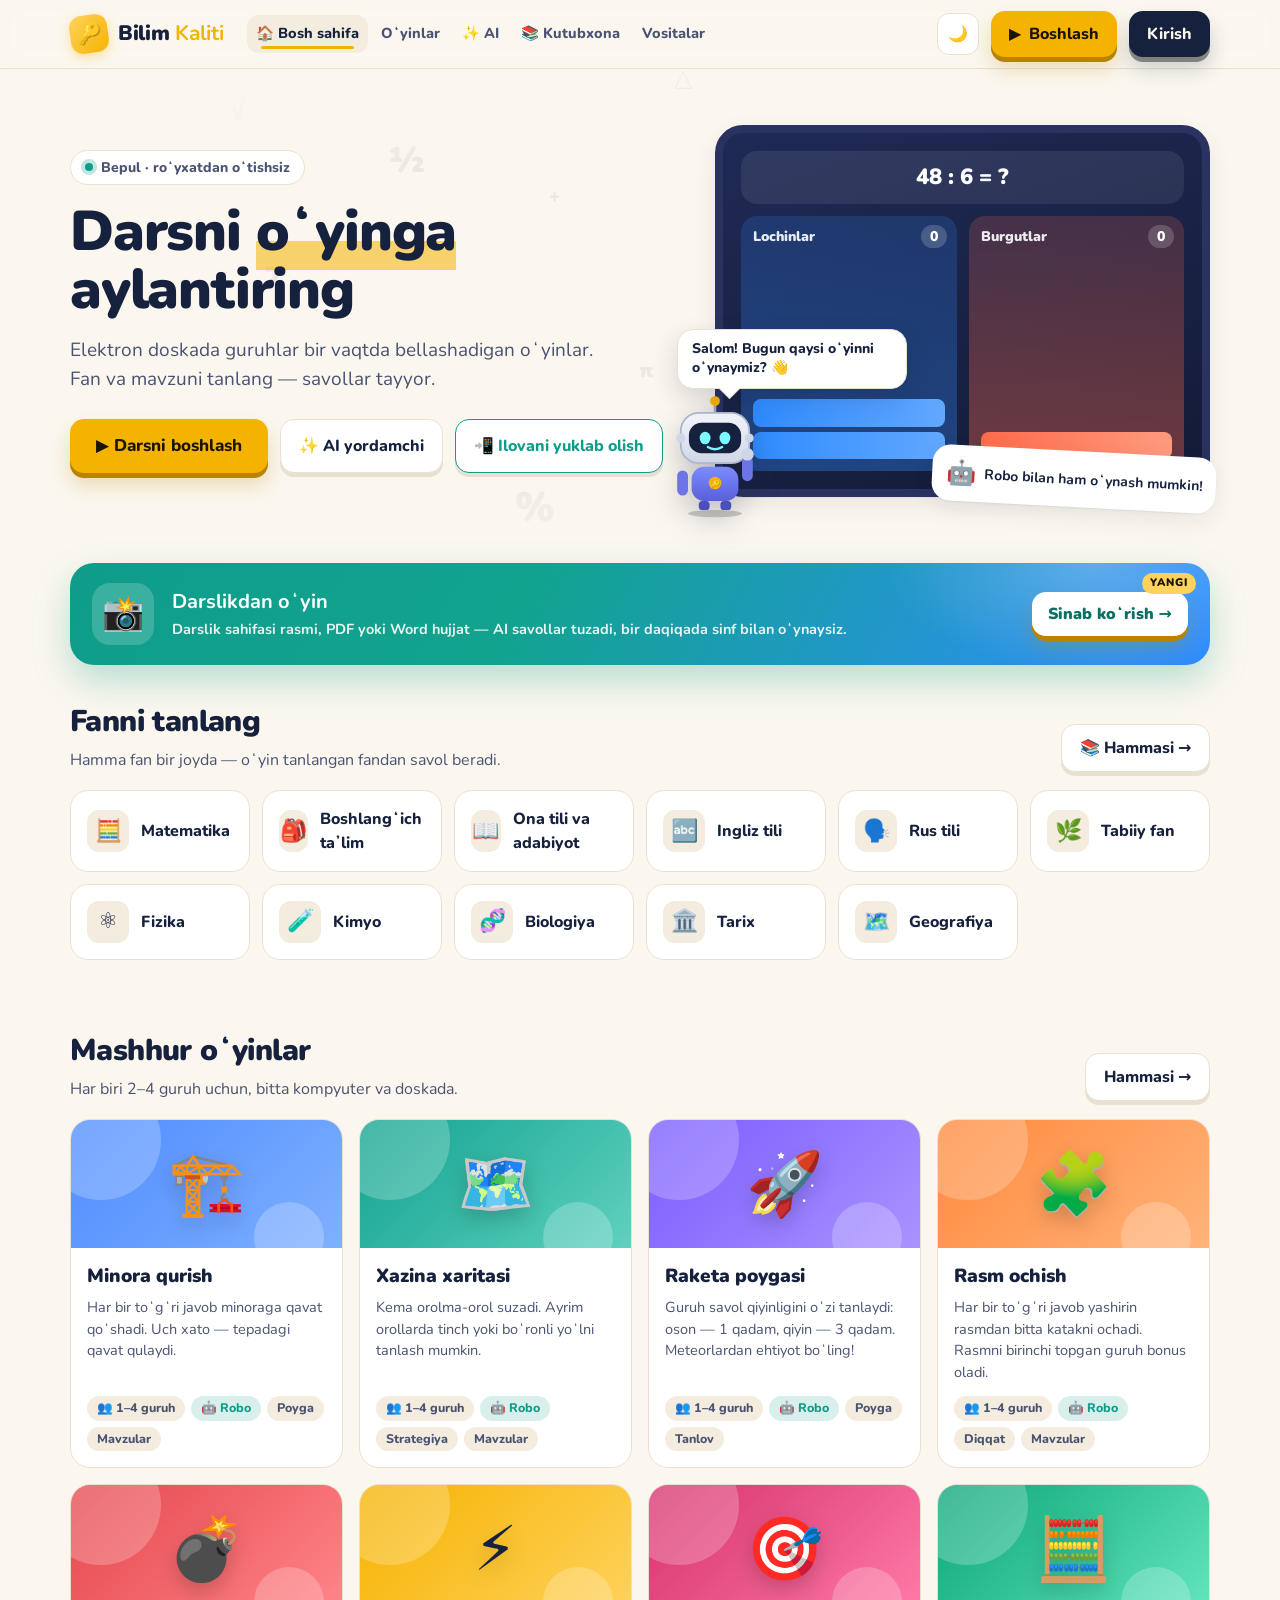
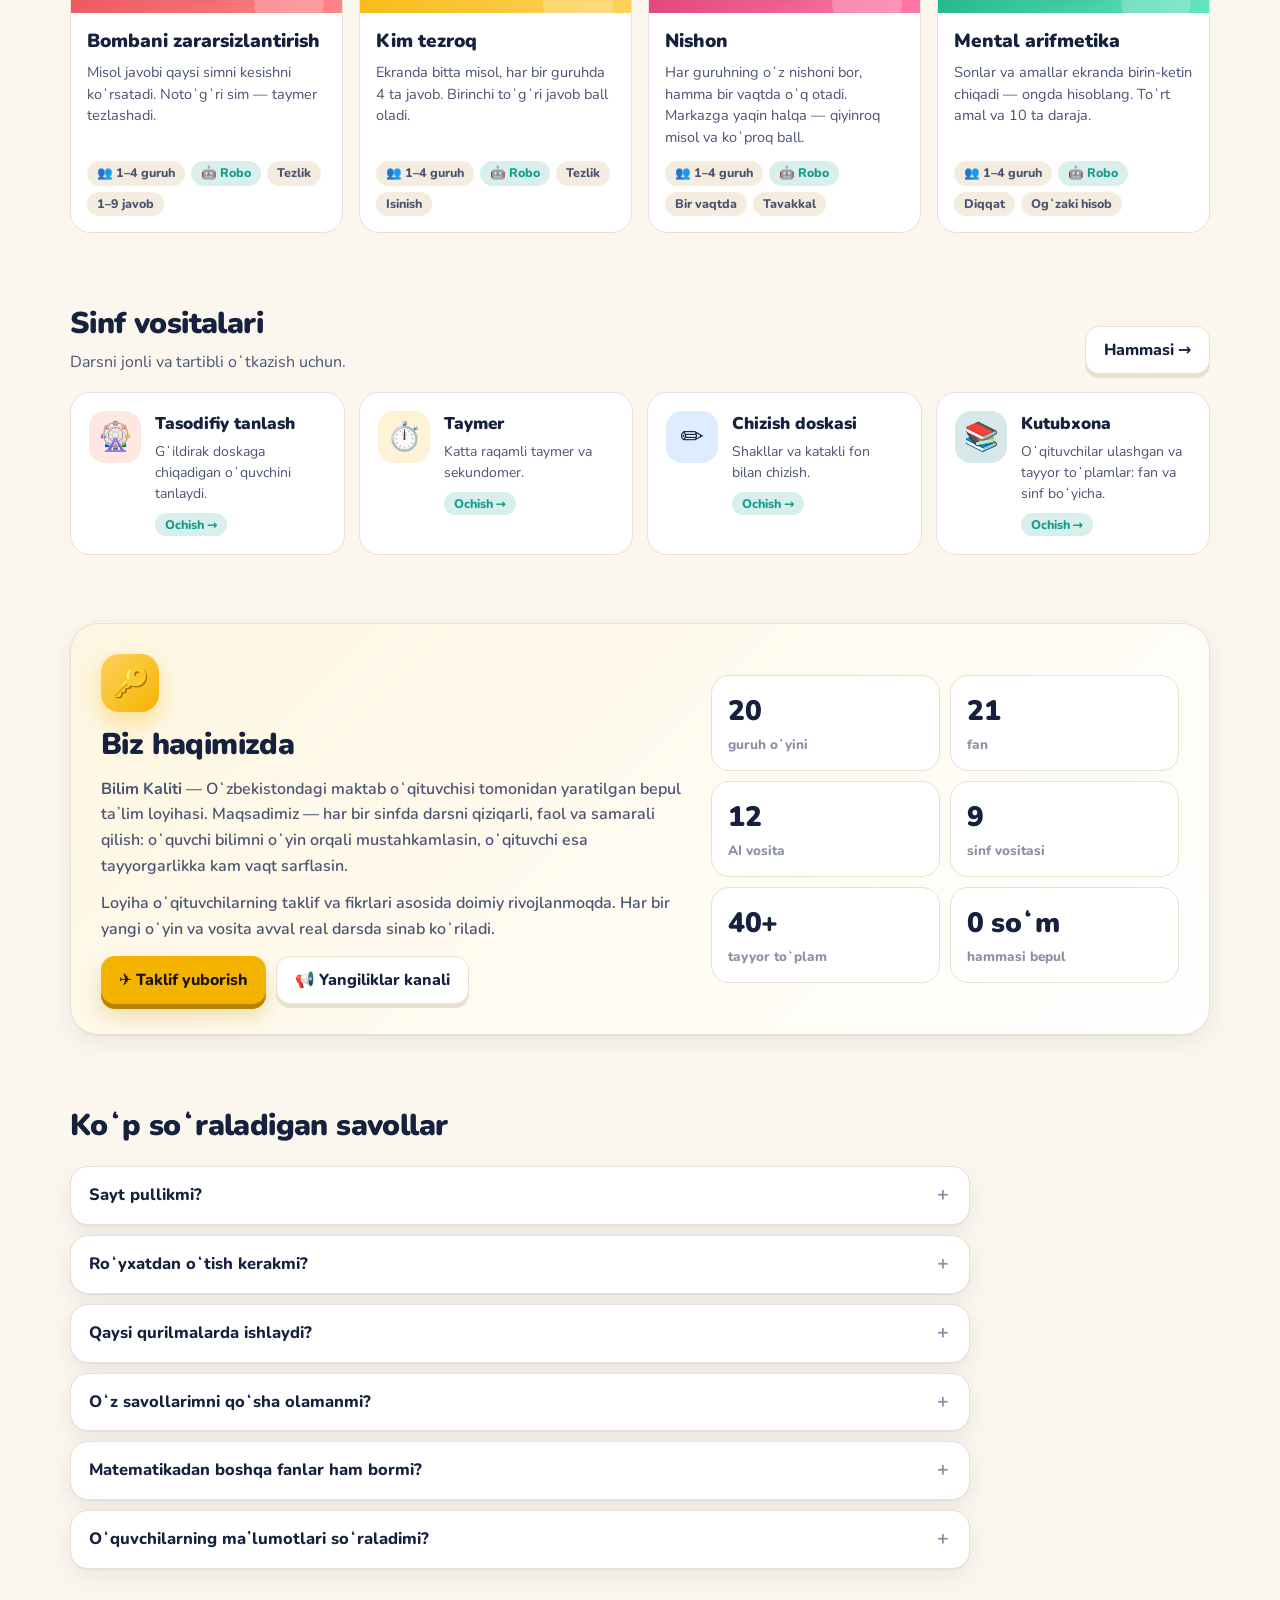
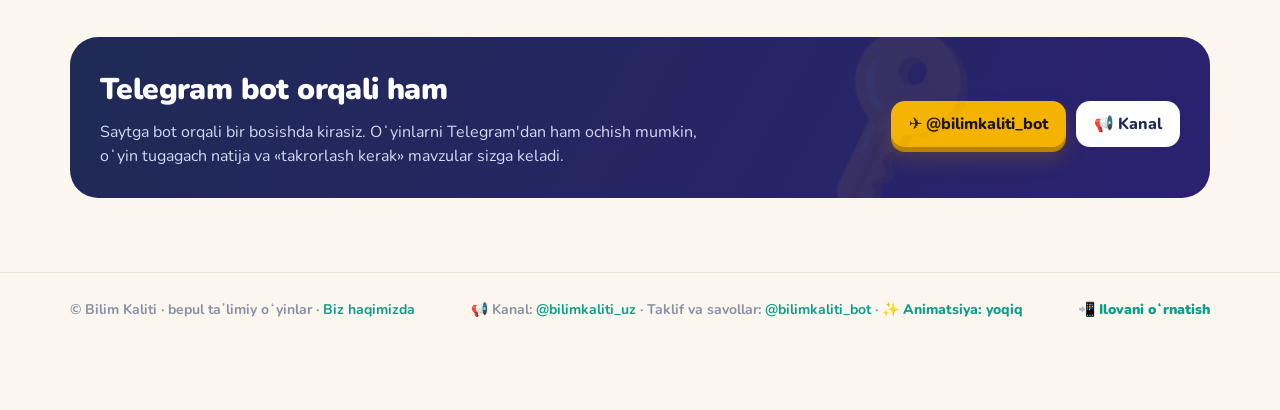
==== commit 378992c3: "Darslikdan oʻyin: tayyor testni oʻzgartirmasdan olish, javoblar kaliti, shubhali javoblar, test vara" ====
--- a/index.html
+++ b/index.html
@@ -660,6 +660,10 @@
 .dl-opts{display:grid;grid-template-columns:repeat(2,minmax(0,1fr));gap:8px;margin-top:8px}
 .dl-opt{display:flex;align-items:center;gap:8px;border:1.5px solid var(--line);border-radius:12px;padding:4px 6px 4px 10px;background:var(--bg)}
 .dl-opt.ok{border-color:var(--teal);background:color-mix(in srgb,var(--teal) 10%,var(--card))}
+.dl-tonly{display:none}.dl-test .dl-tonly{display:flex}.dl-test .dl-aonly{display:none}
+#dlKey{width:100%;box-sizing:border-box;font:inherit;padding:10px 12px;border:1.5px solid var(--line);border-radius:12px;background:var(--bg);color:var(--ink);resize:vertical}
+.dl-warn{margin:0 0 6px;font-size:13.5px;font-weight:700;color:#c2410c}.dl-warn.r{color:var(--muted)}.dl-q.sus{border-color:#f59f00!important;box-shadow:0 0 0 3px color-mix(in srgb,#f59f00 25%,transparent)}
+.dl-info{background:color-mix(in srgb,var(--teal) 9%,var(--card));border:1.5px solid color-mix(in srgb,var(--teal) 35%,var(--line));border-radius:14px;padding:12px 16px;margin:0 0 14px}.dl-info p{margin:3px 0;font-size:14.5px}
 .dl-opt input[type=text]{flex:1;min-width:0;border:0;background:transparent;font:inherit;font-weight:700;color:var(--ink);outline:none;padding:6px 0}
 .dl-opt label{display:grid;place-items:center;cursor:pointer;font-size:12px;font-weight:900;color:var(--muted);width:26px;height:26px;border-radius:50%;border:1.5px solid var(--line);flex:none}
 .dl-opt.ok label{background:var(--teal);border-color:var(--teal);color:#fff}
@@ -2376,7 +2380,7 @@
 }
 
 /* ================= DARSLIKDAN OʻYIN (rasm / PDF → savollar) ================= */
-const DL={files:[],res:null,opt:{fan:'Matematika',sinf:5,tur:'auto',n:12,qiyin:2,til:'uz'}};
+const DL={files:[],res:null,opt:{fan:'Matematika',sinf:5,tur:'auto',n:12,qiyin:2,til:'uz',manba:'mavzu',kalit:''}};
 const fmtSize=b=>b>1048576?(b/1048576).toFixed(1)+' MB':Math.max(1,Math.round(b/1024))+' KB';
 function darslikPage(){
   return `<section><div class="wrap fade narrow">
@@ -2398,20 +2402,22 @@
       <div class="dl-ic">📖</div><h3>Darslik sahifasini shu yerga tashlang</h3><p>yoki tanlang — rasm (6 tagacha sahifa), PDF yoki Word hujjat</p>
       <div class="dl-btns"><button class="btn gold" type="button" id="dlPick">📁 Fayl tanlash</button><button class="btn ghost" type="button" id="dlShot">📷 Suratga olish</button></div>
       <div class="dl-hint"><span>🖼 JPG, PNG</span><span>📄 PDF · 300 MB gacha</span><span>📝 Word (.docx)</span><span>⌨️ Ctrl+V — nusxadan qoʻyish</span></div></div>`}
-   ${f.length?`<div class="fgrid" style="margin-top:20px">
+   ${f.length?`<div class="fgrid ${o.manba==='test'?'dl-test':''}" id="dlGrid" style="margin-top:20px">
+     <div class="f wide"><span>Faylda nima bor?</span>${seg('manba',[['mavzu','📖 Mavzu yoki darslik','AI yangi savollar tuzadi'],['test','📝 Tayyor test','oʻzgartirmasdan olinadi']])}</div>
+     <label class="f wide dl-tonly"><span>Javoblar kaliti <em>(ixtiyoriy)</em></span><textarea id="dlKey" rows="2" maxlength="3000" placeholder="Masalan: 1-B, 2-A, 3-D, 4-C …">${esc(o.kalit||'')}</textarea><small class="small">Kalit boshqa betda boʻlsa, oʻsha betning rasmini ham fayllarga qoʻshing. Kalit boʻlmasa, AI javoblarni oʻzi topadi va ikkinchi marta tekshiradi.</small></label>
      <label class="f"><span>Fan</span><select id="dlFan">${FANLAR.map(x=>`<option ${x===o.fan?'selected':''}>${esc(x)}</option>`).join('')}</select></label>
      <label class="f"><span>Sinf</span><select id="dlSinf">${[...Array(11)].map((_,i)=>`<option value="${i+1}" ${+o.sinf===i+1?'selected':''}>${i+1}-sinf</option>`).join('')}</select></label>
-     <div class="f wide"><span>Savol turi</span>${seg('tur',[['auto','✨ Avtomatik','fanga qarab'],['mc','📝 Test','4 ta variant'],['num','🔢 Son javob','matematika uchun'],['tf','✅ Toʻgʻri/notoʻgʻri','har qanday fan'],['pair','🔗 Juftlash','soʻz ↔ maʼno'],['order','📅 Tartibga sol','voqea, bosqich'],['group','🗂️ Guruhlarga ajrat','turkumlash']])}</div>
-     <div class="f"><span>Savollar soni</span>${seg('n',[[8,'8'],[12,'12'],[16,'16'],[20,'20']])}</div>
-     <div class="f"><span>Qiyinlik</span>${seg('qiyin',[[1,'Oson'],[2,'Oʻrta'],[3,'Qiyin']])}</div>
-     <label class="f wide"><span>Mavzu <em>(ixtiyoriy — AI oʻzi aniqlaydi)</em></span><input id="dlMav" maxlength="200" placeholder="Masalan: Oddiy kasrlarni taqqoslash" value="${esc(o.mavzu||'')}"></label>
+     <div class="f wide dl-aonly"><span>Savol turi</span>${seg('tur',[['auto','✨ Avtomatik','fanga qarab'],['mc','📝 Test','4 ta variant'],['num','🔢 Son javob','matematika uchun'],['tf','✅ Toʻgʻri/notoʻgʻri','har qanday fan'],['pair','🔗 Juftlash','soʻz ↔ maʼno'],['order','📅 Tartibga sol','voqea, bosqich'],['group','🗂️ Guruhlarga ajrat','turkumlash']])}</div>
+     <div class="f dl-aonly"><span>Savollar soni</span>${seg('n',[[8,'8'],[12,'12'],[16,'16'],[20,'20']])}</div>
+     <div class="f dl-aonly"><span>Qiyinlik</span>${seg('qiyin',[[1,'Oson'],[2,'Oʻrta'],[3,'Qiyin']])}</div>
+     <label class="f wide dl-aonly"><span>Mavzu <em>(ixtiyoriy — AI oʻzi aniqlaydi)</em></span><input id="dlMav" maxlength="200" placeholder="Masalan: Oddiy kasrlarni taqqoslash" value="${esc(o.mavzu||'')}"></label>
      ${hasPdf?`<label class="f"><span>PDF betlari ${pdf.must?'<em style="color:var(--coral)">(majburiy — fayl katta)</em>':'<em>(ixtiyoriy)</em>'}</span><input id="dlPages" maxlength="60" placeholder="Masalan: 24-26 yoki 12, 15-17" value="${esc(o.betlar||'')}"${pdf.must?' required':''}><small class="small">${pdf.pages?`Jami ${pdf.pages} bet. `:''}Faqat shu betlar AIʼga yuboriladi (${PDF_MAXP} tagacha).</small></label>`:''}
      <label class="f ${hasPdf?'':'wide'}"><span>Til</span><select id="dlTil"><option value="uz">Oʻzbekcha</option><option value="ru" ${o.til==='ru'?'selected':''}>Русский</option><option value="en" ${o.til==='en'?'selected':''}>English</option></select></label>
-     <label class="f wide"><span>Qoʻshimcha istak <em>(ixtiyoriy)</em></span><input id="dlExtra" maxlength="500" placeholder="Masalan: faqat qoidalar boʻyicha, misollar koʻproq boʻlsin" value="${esc(o.extra||'')}"></label>
-     <div class="wide factions"><button class="btn gold big" id="dlGo" type="button">✨ Savollarni yaratish</button><span class="small" id="dlMsg">AI sahifani oʻqib chiqadi — 20–60 soniya.</span></div></div>`:''}`}
+     <label class="f wide dl-aonly"><span>Qoʻshimcha istak <em>(ixtiyoriy)</em></span><input id="dlExtra" maxlength="500" placeholder="Masalan: faqat qoidalar boʻyicha, misollar koʻproq boʻlsin" value="${esc(o.extra||'')}"></label>
+     <div class="wide factions"><button class="btn gold big" id="dlGo" type="button">${o.manba==='test'?'📝 Testni olish':'✨ Savollarni yaratish'}</button><span class="small" id="dlMsg">AI sahifani oʻqib chiqadi — 20–60 soniya.</span></div></div>`:''}`}
 function dlDraw(){const b=$('#dlBody');if(!b)return;b.innerHTML=dlSrcHtml();dlStep(DL.files.length?2:1);dlBindSrc()}
 function dlReadOpts(){const o=DL.opt,v=id=>{const e=$(id);return e?e.value.trim():''};
-  if($('#dlFan')){o.fan=v('#dlFan');o.sinf=v('#dlSinf');o.mavzu=v('#dlMav');o.betlar=v('#dlPages');o.til=v('#dlTil');o.extra=v('#dlExtra')}}
+  if($('#dlFan')){o.fan=v('#dlFan');o.sinf=v('#dlSinf');o.mavzu=v('#dlMav');o.betlar=v('#dlPages');o.til=v('#dlTil');o.extra=v('#dlExtra');o.kalit=v('#dlKey')}}
 async function dlImage(file){
   const url=URL.createObjectURL(file);
   try{const img=await new Promise((res,rej)=>{const i=new Image();i.onload=()=>res(i);i.onerror=rej;i.src=url});
@@ -2501,7 +2507,8 @@
     drop.addEventListener('drop',e=>{if(e.dataTransfer.files.length)dlAdd(e.dataTransfer.files)})}
   const more=$('#dlMore');if(more)more.onclick=pick;
   document.querySelectorAll('[data-rm]').forEach(b=>b.onclick=()=>{dlReadOpts();DL.files.splice(+b.dataset.rm,1);dlDraw()});
-  document.querySelectorAll('.dl-seg').forEach(s=>s.onclick=e=>{const b=e.target.closest('button');if(!b)return;DL.opt[s.dataset.k]=b.dataset.v;s.querySelectorAll('button').forEach(x=>x.classList.toggle('on',x===b))});
+  document.querySelectorAll('.dl-seg').forEach(s=>s.onclick=e=>{const b=e.target.closest('button');if(!b)return;DL.opt[s.dataset.k]=b.dataset.v;s.querySelectorAll('button').forEach(x=>x.classList.toggle('on',x===b));
+    if(s.dataset.k==='manba'){const t=b.dataset.v==='test';$('#dlGrid').classList.toggle('dl-test',t);$('#dlGo').textContent=t?'📝 Testni olish':'✨ Savollarni yaratish';$('#dlMsg').textContent=t?'AI testni harfma-harf koʻchiradi — 20–90 soniya.':'AI sahifani oʻqib chiqadi — 20–60 soniya.'}});
   const go=$('#dlGo');if(go)go.onclick=dlGenerate;
 }
 function dlPaste(e){if(!$('#dlBody')||DL.res)return;const fs=[...(e.clipboardData||{}).files||[]];if(fs.length){e.preventDefault();dlAdd(fs)}}
@@ -2510,30 +2517,31 @@
   if(!AUTH.tok){toast('Avval kiring');if(!(await login()))return}
   const o=DL.opt,first=DL.files[0],body=$('#dlBody');
   let pay;try{$('#dlMsg').textContent='⏳ Fayl tayyorlanmoqda…';pay=await dlPayload()}catch(e){$('#dlMsg').textContent='⚠️ '+e.message;toast(e.message);return}
-  const stages=['Sahifa oʻqilmoqda','Mavzu aniqlanmoqda','Savollar tuzilmoqda','Javoblar tekshirilmoqda'];
+  const T=o.manba==='test',stages=T?['Sahifa oʻqilmoqda','Savollar koʻchirilmoqda','Javoblar kaliti qidirilmoqda','Javoblar tekshirilmoqda']:['Sahifa oʻqilmoqda','Mavzu aniqlanmoqda','Savollar tuzilmoqda','Javoblar tekshirilmoqda'];
   body.innerHTML=`<div class="dl-scan"><div class="pg">${first.pdf?'<div class="pdf">📄</div>':first.docx?'<div class="pdf">📝</div>':`<img src="${first.url}" alt="">`}</div>
-    <div><h3 style="margin:0 0 12px">AI darslikni oʻqiyapti…</h3><ul class="dl-stage">${stages.map((s,i)=>`<li data-i="${i}"><i></i>${s}</li>`).join('')}</ul><p class="small" style="margin-top:14px">Odatda 20–60 soniya. Sahifani yopmang.</p></div></div>`;
+    <div><h3 style="margin:0 0 12px">${T?'AI testni koʻchiryapti…':'AI darslikni oʻqiyapti…'}</h3><ul class="dl-stage">${stages.map((s,i)=>`<li data-i="${i}"><i></i>${s}</li>`).join('')}</ul><p class="small" style="margin-top:14px">Odatda 20–60 soniya. Sahifani yopmang.</p></div></div>`;
   let si=0;const mark=()=>body.querySelectorAll('.dl-stage li').forEach((l,i)=>{l.classList.toggle('ok',i<si);l.classList.toggle('on',i===si);l.querySelector('i').textContent=i<si?'✓':''});
   mark();const iv=setInterval(()=>{if(si<stages.length-1){si++;mark()}},8000);
   try{
     const j=await api('/api/darslik',{token:AUTH.tok,files:pay.files,
-      p:{fan:o.fan,sinf:o.sinf,tur:o.tur,n:o.n,qiyin:o.qiyin,mavzu:o.mavzu,betlar:pay.betlar,til:o.til,extra:o.extra,matn:pay.matn}},200000);
+      p:{fan:o.fan,sinf:o.sinf,tur:o.tur,n:o.n,qiyin:o.qiyin,mavzu:o.mavzu,betlar:pay.betlar,til:o.til,extra:o.extra,matn:pay.matn,manba:o.manba,kalit:T?o.kalit:''}},240000);
     si=stages.length;mark();
-    DL.res={name:j.name,mavzu:j.mavzu,izoh:j.izoh,tur:j.tur,items:j.items.map(x=>({...x})),left:j.left};
+    const inf=j.info||{},sh=new Set(inf.shubha||[]),rs=new Set(inf.rasmidx||[]);
+    DL.res={name:j.name,mavzu:j.mavzu,izoh:j.izoh,tur:j.tur,manba:j.manba,info:inf,items:j.items.map((x,i)=>({...x,_s:sh.has(i)?1:0,_r:rs.has(i)?1:0})),left:j.left};
     setTimeout(()=>{dlResult();burstTop(110)},350);
   }catch(e){body.innerHTML=`<div class="empty" style="padding:26px 0"><div>⚠️</div><p>${esc(e.message)}</p><button class="btn gold" id="dlBack">↩ Orqaga</button></div>`;$('#dlBack').onclick=dlDraw}
   finally{clearInterval(iv)}
 }
 function dlItemHtml(it,i){
-  const k=itKind(it),del=`<button class="del" data-del="${i}" title="Oʻchirish" aria-label="Oʻchirish">🗑</button>`,qa=(ph)=>`<textarea class="qt" rows="1" data-f="q" maxlength="300" placeholder="${ph||''}">${esc(it.q||'')}</textarea>`;
+  const k=itKind(it),del=`<button class="del" data-del="${i}" title="Oʻchirish" aria-label="Oʻchirish">🗑</button>`,qa=(ph)=>`${it._s?'<p class="dl-warn">⚠️ Shubhali: AI ikki marta yechganda turli javob chiqdi — toʻgʻri javobni tekshiring</p>':''}${it._r?'<p class="dl-warn r">🖼 Rasm yoki chizmaga bogʻliq savol — oʻyinda rasm koʻrinmaydi</p>':''}<textarea class="qt" rows="1" data-f="q" maxlength="600" placeholder="${ph||''}">${esc(it.q||'')}</textarea>`;
   let body='';
-  if(k==='mc')body=qa()+`<div class="dl-opts">${it.o.map((x,j)=>`<div class="dl-opt ${j===(it.c||0)?'ok':''}"><label title="Toʻgʻri javob"><input type="radio" name="c${i}" value="${j}" ${j===(it.c||0)?'checked':''}>${j===(it.c||0)?'✓':'ABCD'[j]}</label><input type="text" data-o="${j}" maxlength="120" value="${esc(x)}"></div>`).join('')}</div>`;
+  if(k==='mc')body=qa()+`<div class="dl-opts">${it.o.map((x,j)=>`<div class="dl-opt ${j===(it.c||0)?'ok':''}"><label title="Toʻgʻri javob"><input type="radio" name="c${i}" value="${j}" ${j===(it.c||0)?'checked':''}>${j===(it.c||0)?'✓':'ABCD'[j]}</label><input type="text" data-o="${j}" maxlength="200" value="${esc(x)}"></div>`).join('')}</div>`;
   else if(k==='tf')body=qa('Gap')+`<div class="dl-tf"><button type="button" data-tf="1" class="${it.t?'on y':''}">✅ Toʻgʻri</button><button type="button" data-tf="0" class="${!it.t?'on n':''}">❌ Notoʻgʻri</button></div>`;
   else if(k==='pair')body=`<div class="dl-pair"><input type="text" data-f="pa" maxlength="160" value="${esc(it.a)}" placeholder="Chap"><span>↔</span><input type="text" data-f="pb" maxlength="160" value="${esc(it.b)}" placeholder="Oʻng"></div>`;
   else if(k==='order')body=qa('Topshiriq')+`<p class="small" style="margin:4px 0 6px">Toʻgʻri tartibda yozing (oʻyinda aralashtiriladi):</p><div class="dl-ord">${it.s.map((x,j)=>`<label><b>${j+1}</b><input type="text" data-s="${j}" maxlength="120" value="${esc(x)}"></label>`).join('')}</div>`;
   else if(k==='group')body=qa('Topshiriq')+`<div class="dl-grp">${it.g.map((g,j)=>`<div><input type="text" data-gn="${j}" maxlength="60" value="${esc(g.n)}" placeholder="Guruh nomi"><input type="text" data-gw="${j}" maxlength="400" value="${esc(g.w.join(', '))}" placeholder="soʻzlar, vergul bilan"></div>`).join('')}</div>`;
   else body=qa()+`<div class="dl-ans">Javob: <input type="number" min="0" max="9999" data-f="a" value="${esc(it.a)}"></div>`;
-  return `<div class="dl-q" data-i="${i}" style="animation-delay:${Math.min(i,10)*40}ms">${del}${body}</div>`}
+  return `<div class="dl-q${it._s?' sus':''}" data-i="${i}" style="animation-delay:${Math.min(i,10)*40}ms">${del}${body}</div>`}
 const dlBlank=k=>({mc:{q:'',o:['','','',''],c:0},tf:{q:'',t:1},pair:{a:'',b:''},order:{q:'',s:['','','','']},group:{q:'',g:[{n:'',w:[]},{n:'',w:[]}]},num:{q:'',a:''}}[k]);
 function dlClean(it){const S=x=>String(x==null?'':x).trim(),k=itKind(it);
   if(k==='mc'){const o=it.o.map(S);return S(it.q)&&o.every(Boolean)&&new Set(o).size===4?{q:S(it.q),o,c:+it.c||0}:null}
@@ -2548,23 +2556,41 @@
   const r=DL.res;dlStep(3);
   $('#dlBody').innerHTML=`<div class="dl-res-h"><div>${r.mavzu?`<span class="mz">🎯 ${esc(r.mavzu)}</span>`:''}${r.izoh?`<p class="sub" style="margin:8px 0 0">${esc(r.izoh)}</p>`:''}</div>
      <button class="btn ghost sm" id="dlAgain">🔁 Qayta yaratish</button></div>
+    ${r.manba==='test'?dlTestInfo(r):''}
     <p class="small" style="margin:0 0 12px">✏️ Bosib tahrirlashingiz mumkin. ${r.tur==='mc'?'Toʻgʻri javobni doirachani bosib belgilang.':r.tur==='tf'?'Har bir gap uchun toʻgʻri yoki notoʻgʻri ekanini belgilang.':''}</p>
     <div class="dl-list" id="dlList">${r.items.map(dlItemHtml).join('')}</div>
     <button class="btn ghost" id="dlAddQ" style="margin-top:12px">＋ Savol qoʻshish</button>
-    <div class="dl-bar"><input id="dlName" maxlength="60" value="${esc(r.name)}" aria-label="Toʻplam nomi"><button class="btn gold" id="dlSave">💾 Saqlash va oʻynash</button></div>`;
+    <div class="dl-bar"><input id="dlName" maxlength="60" value="${esc(r.name)}" aria-label="Toʻplam nomi">${r.tur==='mc'?'<button class="btn ghost" id="dlPrint" title="Test varagʻi va javoblar kaliti">🖨️ Chop etish</button>':''}<button class="btn gold" id="dlSave">💾 Saqlash va oʻynash</button></div>`;
   const L=$('#dlList');
   L.oninput=e=>{const q=e.target.closest('.dl-q');if(!q)return;const it=r.items[+q.dataset.i];
     const d=e.target.dataset,v=e.target.value;
     if(d.f==='q'){it.q=v;dlFit(e.target)}else if(d.f==='a')it.a=v;else if(d.f==='pa')it.a=v;else if(d.f==='pb')it.b=v;
     else if(d.o!=null)it.o[+d.o]=v;else if(d.s!=null)it.s[+d.s]=v;else if(d.gn!=null)it.g[+d.gn].n=v;else if(d.gw!=null)it.g[+d.gw].w=v.split(',').map(x=>x.trim()).filter(Boolean)};
-  L.onchange=e=>{if(e.target.type!=='radio')return;const q=e.target.closest('.dl-q'),i=+q.dataset.i;r.items[i].c=+e.target.value;q.outerHTML=dlItemHtml(r.items[i],i);dlFitAll()};
+  L.onchange=e=>{if(e.target.type!=='radio')return;const q=e.target.closest('.dl-q'),i=+q.dataset.i;r.items[i].c=+e.target.value;r.items[i]._s=0;q.outerHTML=dlItemHtml(r.items[i],i);dlFitAll()};
   L.onclick=e=>{const tf=e.target.closest('[data-tf]');if(tf){const q=tf.closest('.dl-q'),i=+q.dataset.i;r.items[i].t=+tf.dataset.tf;q.outerHTML=dlItemHtml(r.items[i],i);dlFitAll();return}
     const b=e.target.closest('[data-del]');if(!b)return;r.items.splice(+b.dataset.del,1);L.innerHTML=r.items.map(dlItemHtml).join('');dlFitAll()};
   $('#dlAddQ').onclick=()=>{r.items.push(dlBlank(r.items.length?itKind(r.items[0]):r.tur==='mc'?'mc':'num'));L.innerHTML=r.items.map(dlItemHtml).join('');const t=L.querySelector('.dl-q:last-child .qt');t&&t.focus()};
   dlFitAll();
   $('#dlAgain').onclick=()=>{DL.res=null;dlDraw()};
-  $('#dlSave').onclick=dlSave;
-}
+  $('#dlSave').onclick=dlSave;if($('#dlPrint'))$('#dlPrint').onclick=dlPrint;
+}
+function dlTestInfo(r){const f=r.info||{},n=r.items.length,L=[];
+  L.push(`📝 <b>${n} ta savol</b> testdan oʻzgartirmasdan olindi.`);
+  if(f.qolda)L.push(`🔑 ${f.qolda} ta javob siz bergan kalitdan olindi.`);
+  if(f.ai)L.push(f.tekshirildi?`🤖 ${f.ai} ta savolda kalit topilmadi — javobni AI topdi va ikkinchi marta tekshirdi.${(f.shubha||[]).length?` <b>${f.shubha.length} tasi shubhali</b> — ular ⚠️ bilan belgilangan.`:' Hammasi mos keldi.'}`:`🤖 ${f.ai} ta savolda kalit topilmadi — javobni AI topdi. <b>Tekshirib chiqing.</b>`);
+  else L.push('🔑 Barcha javoblar faylidagi kalitdan olindi.');
+  if(f.kesildi)L.push(`✂️ ${f.kesildi} ta savolda 5-variant bor edi — oʻyin uchun 4 tasi qoldirildi.`);
+  if(f.tashlandi)L.push(`🚫 ${f.tashlandi} ta savol olinmadi (4 tadan kam variant yoki oʻqib boʻlmadi).`);
+  if(f.rasm)L.push(`🖼 ${f.rasm} ta savol rasmga bogʻliq — ularni oʻchirib tashlash mumkin.`);
+  return `<div class="dl-info">${L.map(x=>`<p>${x}</p>`).join('')}</div>`}
+function dlPrint(){const r=DL.res,items=r.items.map(dlClean).filter(it=>it&&it.o);if(!items.length){toast('Chop etish uchun toʻliq savol yoʻq');return}
+  const nm=esc(($('#dlName')||{}).value||r.name||'Test');
+  const w=window.open('','_blank');if(!w){toast('Brauzer yangi oynani toʻsib qoʻydi');return}
+  w.document.write(`<!doctype html><html><head><meta charset="utf-8"><title>${nm}</title><style>body{font-family:'Times New Roman',Georgia,serif;margin:16mm 14mm;color:#111;font-size:15px}h1{font-size:20px;margin:0 0 4px;text-align:center}.hd{text-align:center;margin:0 0 14px;font-size:14px}.q{break-inside:avoid;margin:0 0 12px}.q b{margin-right:4px}.o{display:grid;grid-template-columns:1fr 1fr;gap:2px 18px;margin:4px 0 0 18px}.key{break-before:page}.key h1{margin-bottom:12px}.kg{display:grid;grid-template-columns:repeat(6,1fr);gap:6px}.kg div{border:1px solid #999;border-radius:6px;padding:5px 8px;font-size:15px}@media print{body{margin:0}}</style></head><body>
+  <h1>${nm}</h1><p class="hd">Ism, familiya: ________________________ &nbsp; Sinf: ______ &nbsp; Sana: ____________</p>
+  ${items.map((it,i)=>`<div class="q"><b>${i+1}.</b>${esc(it.q)}<div class="o">${it.o.map((x,j)=>`<div>${'ABCD'[j]}) ${esc(x)}</div>`).join('')}</div></div>`).join('')}
+  <div class="key"><h1>🔑 Javoblar kaliti — ${nm}</h1><div class="kg">${items.map((it,i)=>`<div><b>${i+1}</b> — ${'ABCD'[it.c]}</div>`).join('')}</div></div>
+  <script>setTimeout(()=>print(),300)<\/script></body></html>`);w.document.close()}
 async function dlSave(){
   const r=DL.res,btn=$('#dlSave');
   const items=r.items.map(dlClean).filter(Boolean),need=['order','group'].includes(setKind(items))?1:3;
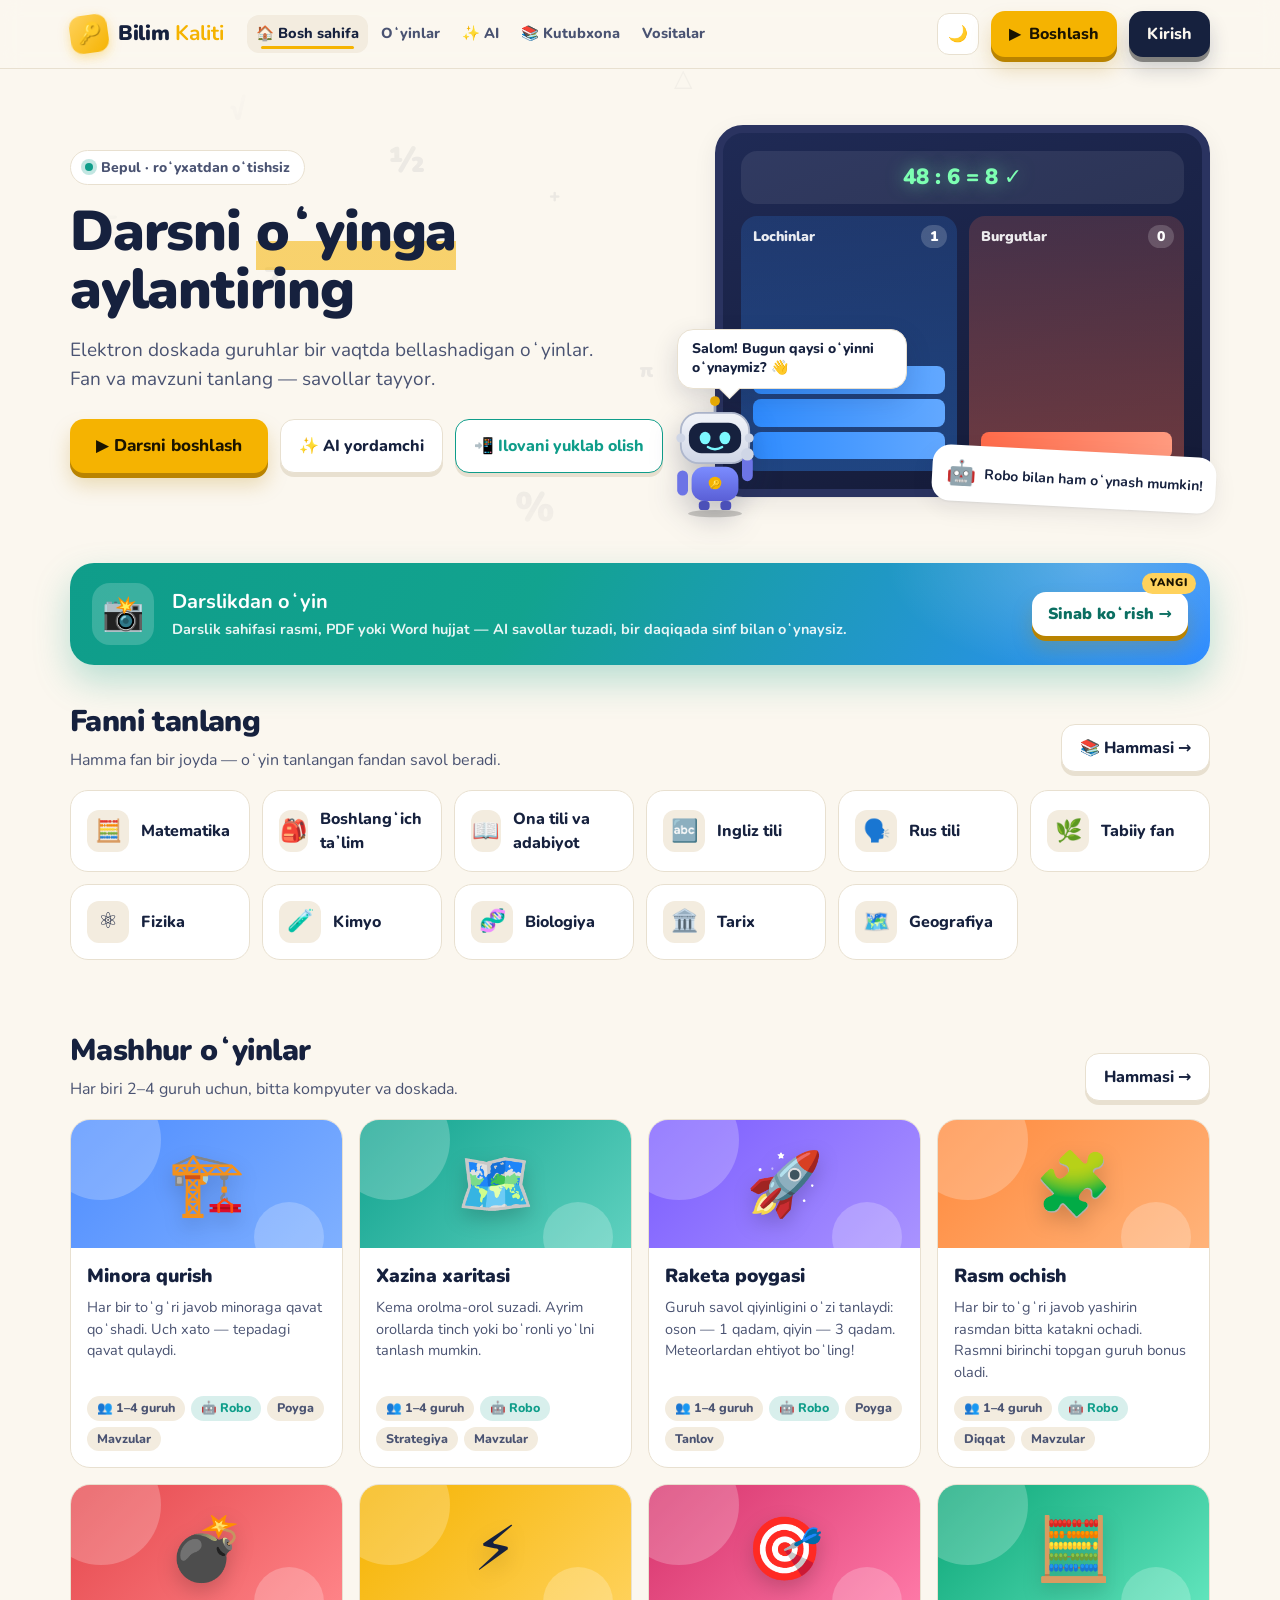
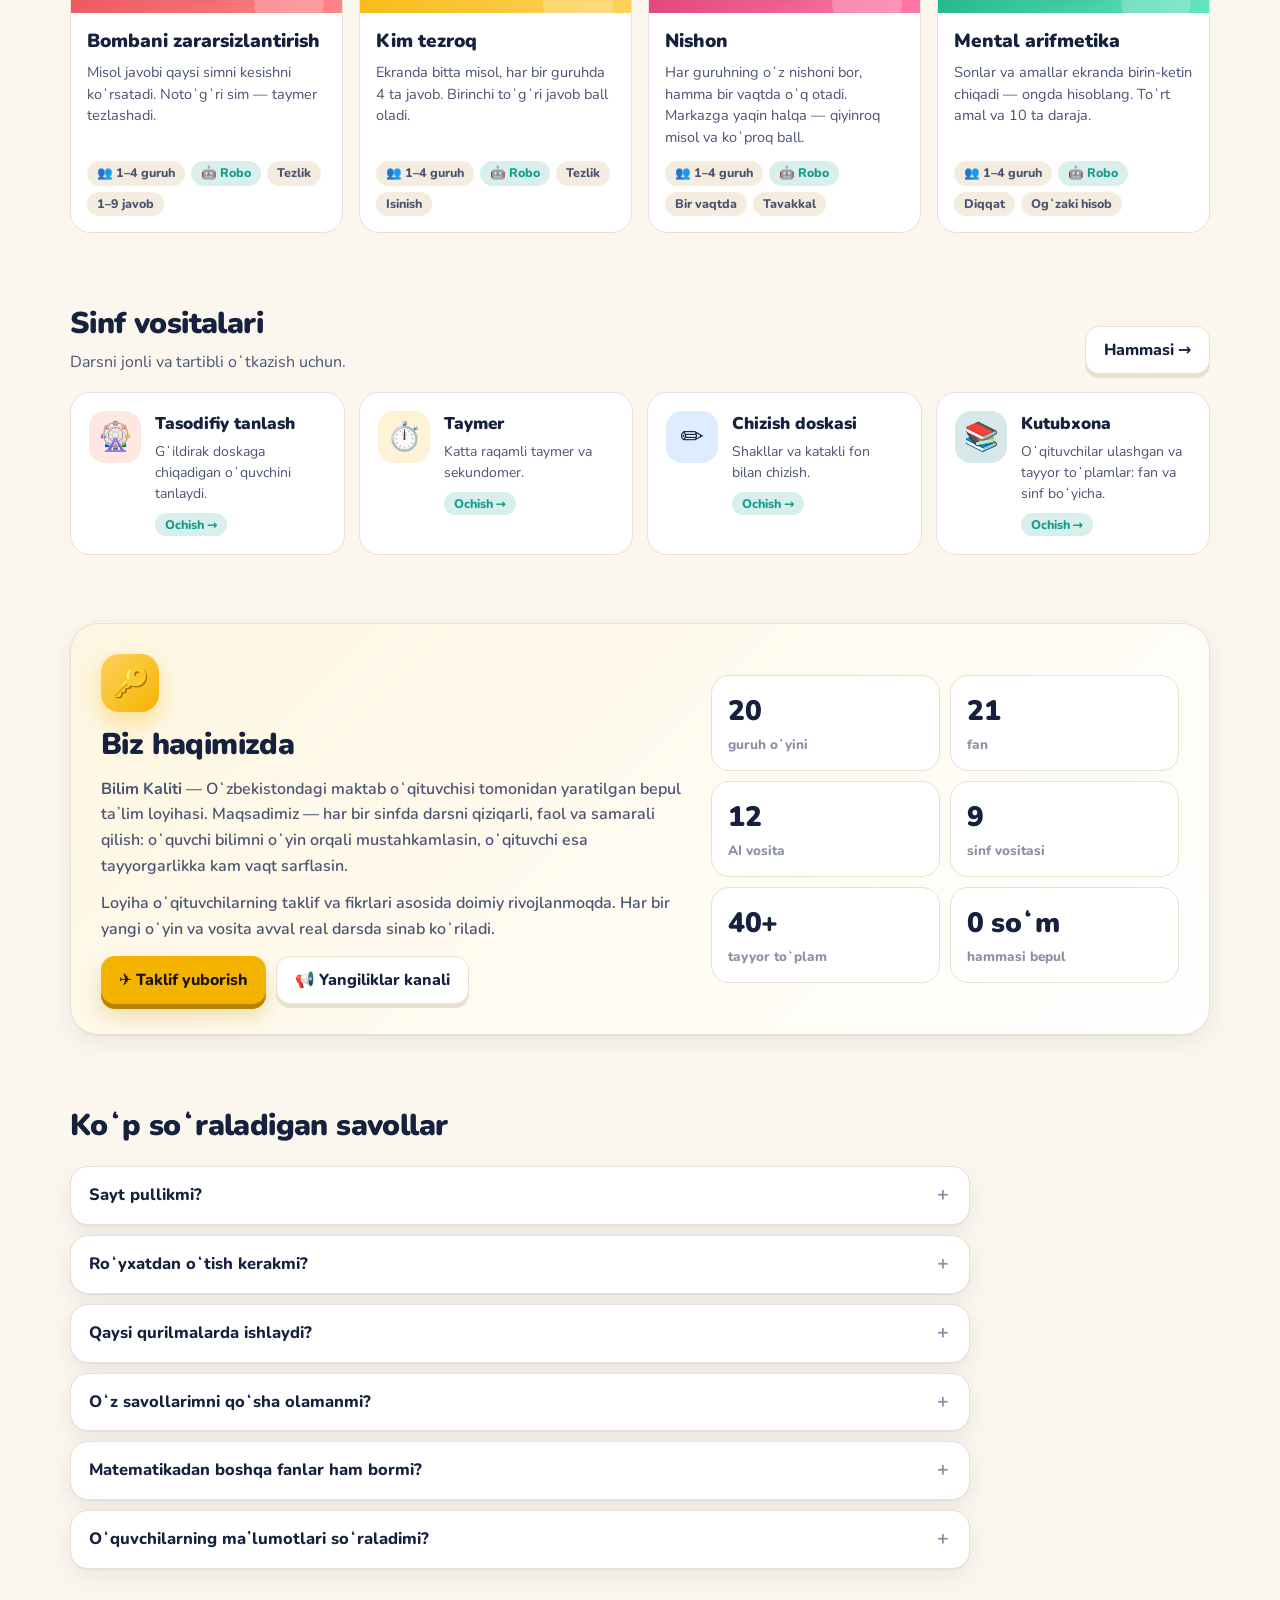
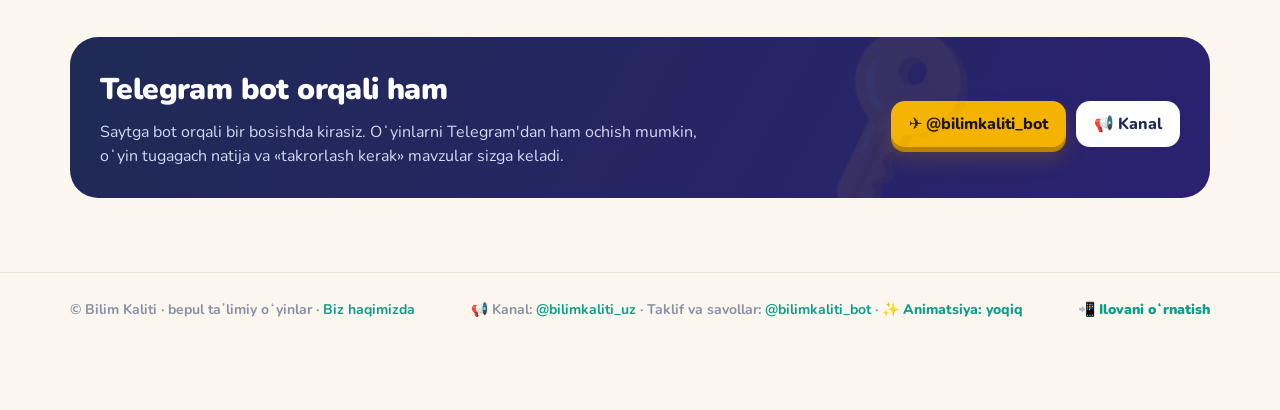
==== commit 686d40d6: "Tayyor test: avtomatik aniqlash, katta testni qismlarga boʻlish, uy vazifasi tugmasi; Mental: daraja" ====
--- a/index.html
+++ b/index.html
@@ -663,7 +663,7 @@
 .dl-tonly{display:none}.dl-test .dl-tonly{display:flex}.dl-test .dl-aonly{display:none}
 #dlKey{width:100%;box-sizing:border-box;font:inherit;padding:10px 12px;border:1.5px solid var(--line);border-radius:12px;background:var(--bg);color:var(--ink);resize:vertical}
 .dl-warn{margin:0 0 6px;font-size:13.5px;font-weight:700;color:#c2410c}.dl-warn.r{color:var(--muted)}.dl-q.sus{border-color:#f59f00!important;box-shadow:0 0 0 3px color-mix(in srgb,#f59f00 25%,transparent)}
-.dl-info{background:color-mix(in srgb,var(--teal) 9%,var(--card));border:1.5px solid color-mix(in srgb,var(--teal) 35%,var(--line));border-radius:14px;padding:12px 16px;margin:0 0 14px}.dl-info p{margin:3px 0;font-size:14.5px}
+.dl-info{background:color-mix(in srgb,var(--teal) 9%,var(--card));border:1.5px solid color-mix(in srgb,var(--teal) 35%,var(--line));border-radius:14px;padding:12px 16px;margin:0 0 14px}.dl-info p{margin:3px 0;font-size:14.5px}.dl-info.warn{background:color-mix(in srgb,#f59f00 10%,var(--card));border-color:color-mix(in srgb,#f59f00 40%,var(--line))}#dlFrom{font:inherit;padding:10px 12px;border:1.5px solid var(--line);border-radius:12px;background:var(--bg);color:var(--ink)}
 .dl-opt input[type=text]{flex:1;min-width:0;border:0;background:transparent;font:inherit;font-weight:700;color:var(--ink);outline:none;padding:6px 0}
 .dl-opt label{display:grid;place-items:center;cursor:pointer;font-size:12px;font-weight:900;color:var(--muted);width:26px;height:26px;border-radius:50%;border:1.5px solid var(--line);flex:none}
 .dl-opt.ok label{background:var(--teal);border-color:var(--teal);color:#fff}
@@ -2380,7 +2380,7 @@
 }
 
 /* ================= DARSLIKDAN OʻYIN (rasm / PDF → savollar) ================= */
-const DL={files:[],res:null,opt:{fan:'Matematika',sinf:5,tur:'auto',n:12,qiyin:2,til:'uz',manba:'mavzu',kalit:''}};
+const DL={files:[],res:null,opt:{fan:'Matematika',sinf:5,tur:'auto',n:12,qiyin:2,til:'uz',manba:'mavzu',kalit:'',dan:''}};
 const fmtSize=b=>b>1048576?(b/1048576).toFixed(1)+' MB':Math.max(1,Math.round(b/1024))+' KB';
 function darslikPage(){
   return `<section><div class="wrap fade narrow">
@@ -2405,6 +2405,7 @@
    ${f.length?`<div class="fgrid ${o.manba==='test'?'dl-test':''}" id="dlGrid" style="margin-top:20px">
      <div class="f wide"><span>Faylda nima bor?</span>${seg('manba',[['mavzu','📖 Mavzu yoki darslik','AI yangi savollar tuzadi'],['test','📝 Tayyor test','oʻzgartirmasdan olinadi']])}</div>
      <label class="f wide dl-tonly"><span>Javoblar kaliti <em>(ixtiyoriy)</em></span><textarea id="dlKey" rows="2" maxlength="3000" placeholder="Masalan: 1-B, 2-A, 3-D, 4-C …">${esc(o.kalit||'')}</textarea><small class="small">Kalit boshqa betda boʻlsa, oʻsha betning rasmini ham fayllarga qoʻshing. Kalit boʻlmasa, AI javoblarni oʻzi topadi va ikkinchi marta tekshiradi.</small></label>
+     <label class="f dl-tonly"><span>Nechanchi savoldan <em>(ixtiyoriy)</em></span><input id="dlFrom" type="number" min="1" max="999" placeholder="1" value="${esc(o.dan||'')}"><small class="small">Bir martada 60 tagacha savol olinadi. Katta test qismlarga boʻlinadi.</small></label>
      <label class="f"><span>Fan</span><select id="dlFan">${FANLAR.map(x=>`<option ${x===o.fan?'selected':''}>${esc(x)}</option>`).join('')}</select></label>
      <label class="f"><span>Sinf</span><select id="dlSinf">${[...Array(11)].map((_,i)=>`<option value="${i+1}" ${+o.sinf===i+1?'selected':''}>${i+1}-sinf</option>`).join('')}</select></label>
      <div class="f wide dl-aonly"><span>Savol turi</span>${seg('tur',[['auto','✨ Avtomatik','fanga qarab'],['mc','📝 Test','4 ta variant'],['num','🔢 Son javob','matematika uchun'],['tf','✅ Toʻgʻri/notoʻgʻri','har qanday fan'],['pair','🔗 Juftlash','soʻz ↔ maʼno'],['order','📅 Tartibga sol','voqea, bosqich'],['group','🗂️ Guruhlarga ajrat','turkumlash']])}</div>
@@ -2417,7 +2418,7 @@
      <div class="wide factions"><button class="btn gold big" id="dlGo" type="button">${o.manba==='test'?'📝 Testni olish':'✨ Savollarni yaratish'}</button><span class="small" id="dlMsg">AI sahifani oʻqib chiqadi — 20–60 soniya.</span></div></div>`:''}`}
 function dlDraw(){const b=$('#dlBody');if(!b)return;b.innerHTML=dlSrcHtml();dlStep(DL.files.length?2:1);dlBindSrc()}
 function dlReadOpts(){const o=DL.opt,v=id=>{const e=$(id);return e?e.value.trim():''};
-  if($('#dlFan')){o.fan=v('#dlFan');o.sinf=v('#dlSinf');o.mavzu=v('#dlMav');o.betlar=v('#dlPages');o.til=v('#dlTil');o.extra=v('#dlExtra');o.kalit=v('#dlKey')}}
+  if($('#dlFan')){o.fan=v('#dlFan');o.sinf=v('#dlSinf');o.mavzu=v('#dlMav');o.betlar=v('#dlPages');o.til=v('#dlTil');o.extra=v('#dlExtra');o.kalit=v('#dlKey');o.dan=v('#dlFrom')}}
 async function dlImage(file){
   const url=URL.createObjectURL(file);
   try{const img=await new Promise((res,rej)=>{const i=new Image();i.onload=()=>res(i);i.onerror=rej;i.src=url});
@@ -2472,7 +2473,7 @@
     const nm=(f.name||'').toLowerCase();
     try{
       if(f.type==='application/pdf'||nm.endsWith('.pdf')){toast('⏳ PDF ochilmoqda…');DL.files=[await dlPdf(f)];DL.opt.betlar='';toast(DL.files[0].must?'PDF katta — kerakli betlarni yozing':'PDF qoʻshildi');break}
-      if(nm.endsWith('.docx')||f.type==='application/vnd.openxmlformats-officedocument.wordprocessingml.document'){toast('⏳ Word oʻqilmoqda…');const d=await dlDocx(f);DL.files=[d];toast(d.cut?'Hujjat uzun — birinchi qismi olindi':'Word hujjat qoʻshildi');break}
+      if(nm.endsWith('.docx')||f.type==='application/vnd.openxmlformats-officedocument.wordprocessingml.document'){toast('⏳ Word oʻqilmoqda…');const d=await dlDocx(f);DL.files=[d];if(DL.opt.manba!=='test'&&((d.text||'').match(/(^|\s)[A-DА-Г]\s*\)\s*\S/gm)||[]).length>=8){DL.opt.manba='test';setTimeout(()=>toast('📝 Fayl tayyor testga oʻxshaydi — «Tayyor test» tanlandi'),900)}toast(d.cut?'Hujjat uzun — birinchi qismi olindi':'Word hujjat qoʻshildi');break}
       if(nm.endsWith('.doc')){toast('Eski .doc format: Word’da «Saqlash» → .docx yoki PDF qilib qayta saqlang');continue}
       if(!/^image\//.test(f.type)){toast('Faqat rasm, PDF yoki Word (.docx)');continue}
       if(DL.files.some(x=>x.pdf||x.docx))DL.files=[];
@@ -2524,10 +2525,11 @@
   mark();const iv=setInterval(()=>{if(si<stages.length-1){si++;mark()}},8000);
   try{
     const j=await api('/api/darslik',{token:AUTH.tok,files:pay.files,
-      p:{fan:o.fan,sinf:o.sinf,tur:o.tur,n:o.n,qiyin:o.qiyin,mavzu:o.mavzu,betlar:pay.betlar,til:o.til,extra:o.extra,matn:pay.matn,manba:o.manba,kalit:T?o.kalit:''}},240000);
+      p:{fan:o.fan,sinf:o.sinf,tur:o.tur,n:o.n,qiyin:o.qiyin,mavzu:o.mavzu,betlar:pay.betlar,til:o.til,extra:o.extra,matn:pay.matn,manba:o.manba,kalit:T?o.kalit:'',dan:T?o.dan:''}},240000);
     si=stages.length;mark();
     const inf=j.info||{},sh=new Set(inf.shubha||[]),rs=new Set(inf.rasmidx||[]);
-    DL.res={name:j.name,mavzu:j.mavzu,izoh:j.izoh,tur:j.tur,manba:j.manba,info:inf,items:j.items.map((x,i)=>({...x,_s:sh.has(i)?1:0,_r:rs.has(i)?1:0})),left:j.left};
+    const part=T&&+o.dan>1?` (${o.dan}-savoldan)`:'';
+    DL.res={name:(j.name||'')+part,testga:!T&&!!j.testga,mavzu:j.mavzu,izoh:j.izoh,tur:j.tur,manba:j.manba,info:inf,items:j.items.map((x,i)=>({...x,_s:sh.has(i)?1:0,_r:rs.has(i)?1:0})),left:j.left};
     setTimeout(()=>{dlResult();burstTop(110)},350);
   }catch(e){body.innerHTML=`<div class="empty" style="padding:26px 0"><div>⚠️</div><p>${esc(e.message)}</p><button class="btn gold" id="dlBack">↩ Orqaga</button></div>`;$('#dlBack').onclick=dlDraw}
   finally{clearInterval(iv)}
@@ -2556,7 +2558,7 @@
   const r=DL.res;dlStep(3);
   $('#dlBody').innerHTML=`<div class="dl-res-h"><div>${r.mavzu?`<span class="mz">🎯 ${esc(r.mavzu)}</span>`:''}${r.izoh?`<p class="sub" style="margin:8px 0 0">${esc(r.izoh)}</p>`:''}</div>
      <button class="btn ghost sm" id="dlAgain">🔁 Qayta yaratish</button></div>
-    ${r.manba==='test'?dlTestInfo(r):''}
+    ${r.manba==='test'?dlTestInfo(r):''}${r.testga?`<div class="dl-info warn"><p>📝 <b>Bu fayl tayyor testga oʻxshaydi.</b> AI undan yangi savollar tuzdi. Testning oʻzini oʻzgartirmasdan olishni xohlaysizmi?</p><button class="btn gold sm" id="dlAsTest" style="margin-top:8px">📝 Tayyor test sifatida olish</button></div>`:''}
     <p class="small" style="margin:0 0 12px">✏️ Bosib tahrirlashingiz mumkin. ${r.tur==='mc'?'Toʻgʻri javobni doirachani bosib belgilang.':r.tur==='tf'?'Har bir gap uchun toʻgʻri yoki notoʻgʻri ekanini belgilang.':''}</p>
     <div class="dl-list" id="dlList">${r.items.map(dlItemHtml).join('')}</div>
     <button class="btn ghost" id="dlAddQ" style="margin-top:12px">＋ Savol qoʻshish</button>
@@ -2573,7 +2575,10 @@
   dlFitAll();
   $('#dlAgain').onclick=()=>{DL.res=null;dlDraw()};
   $('#dlSave').onclick=dlSave;if($('#dlPrint'))$('#dlPrint').onclick=dlPrint;
-}
+  if($('#dlAsTest'))$('#dlAsTest').onclick=()=>{DL.opt.manba='test';DL.opt.dan='';DL.res=null;dlDraw();dlGenerate()};
+  if($('#dlNext'))$('#dlNext').onclick=dlNextPart;
+}
+function dlNextPart(){const f=(DL.res||{}).info||{};DL.opt.manba='test';DL.opt.dan=String((+f.oxirgi||0)+1);DL.res=null;dlDraw();dlGenerate()}
 function dlTestInfo(r){const f=r.info||{},n=r.items.length,L=[];
   L.push(`📝 <b>${n} ta savol</b> testdan oʻzgartirmasdan olindi.`);
   if(f.qolda)L.push(`🔑 ${f.qolda} ta javob siz bergan kalitdan olindi.`);
@@ -2582,6 +2587,7 @@
   if(f.kesildi)L.push(`✂️ ${f.kesildi} ta savolda 5-variant bor edi — oʻyin uchun 4 tasi qoldirildi.`);
   if(f.tashlandi)L.push(`🚫 ${f.tashlandi} ta savol olinmadi (4 tadan kam variant yoki oʻqib boʻlmadi).`);
   if(f.rasm)L.push(`🖼 ${f.rasm} ta savol rasmga bogʻliq — ularni oʻchirib tashlash mumkin.`);
+  if(f.davomi)L.push(`➡️ Testda yana savollar bor. Bu qismni saqlang, keyin <b>«Keyingi qism»</b> tugmasi bilan ${(+f.oxirgi||0)+1}-savoldan davom ettiring.`);
   return `<div class="dl-info">${L.map(x=>`<p>${x}</p>`).join('')}</div>`}
 function dlPrint(){const r=DL.res,items=r.items.map(dlClean).filter(it=>it&&it.o);if(!items.length){toast('Chop etish uchun toʻliq savol yoʻq');return}
   const nm=esc(($('#dlName')||{}).value||r.name||'Test');
@@ -2601,11 +2607,12 @@
     const s={...j.set,mc:j.set.items.some(x=>x.o),kind:setKind(j.set.items),n:j.set.items.length};
     $('#dlBody').innerHTML=`<div class="dl-done"><div class="big">🎉</div><h2 style="margin:6px 0 4px">${esc(s.name)}</h2><p class="sub">${s.n} ta savol saqlandi. Oʻyinni tanlang — darhol doskada ochiladi.</p></div>
       <div class="grid" style="margin:16px 0">${gamesFor(s).map(g=>gameCard(g,'&set='+encodeURIComponent(s.id)+'&fan='+encodeURIComponent(DL.opt.fan))).join('')}</div>
-      <div class="mrow" style="justify-content:center"><button class="btn gold" id="dlPlay">▶️ Robo yoki yakka rejim</button><button class="btn ghost" id="dlPub">📚 Kutubxonaga ulashish</button><button class="btn ghost" id="dlNew">📸 Yangi sahifa</button></div>`;
+      <div class="mrow" style="justify-content:center"><button class="btn gold" id="dlPlay">▶️ Robo yoki yakka rejim</button><button class="btn ghost" id="dlHw">📝 Uy vazifasi</button><button class="btn ghost" id="dlPub">📚 Kutubxonaga ulashish</button>${r.info&&r.info.davomi?`<button class="btn gold" id="dlNext2">➡️ Keyingi qism (${(+r.info.oxirgi||0)+1}-savoldan)</button>`:''}<button class="btn ghost" id="dlNew">📸 Yangi sahifa</button></div>`;
     burstTop(150);
     $('#dlPlay').onclick=()=>playModal(s,'&set='+encodeURIComponent(s.id));
     $('#dlPub').onclick=()=>pubModal(s,{fan:DL.opt.fan,sinf:DL.opt.sinf,mavzu:r.mavzu});
-    $('#dlNew').onclick=()=>{DL.files=[];DL.res=null;dlDraw()};
+    $('#dlNew').onclick=()=>{DL.files=[];DL.res=null;DL.opt.dan='';dlDraw()};
+    $('#dlHw').onclick=()=>hwModal(s);if($('#dlNext2'))$('#dlNext2').onclick=dlNextPart;
   }catch(e){toast(e.message);btn.disabled=false;btn.textContent='💾 Saqlash va oʻynash'}
 }
 function pubModal(s,def={}){
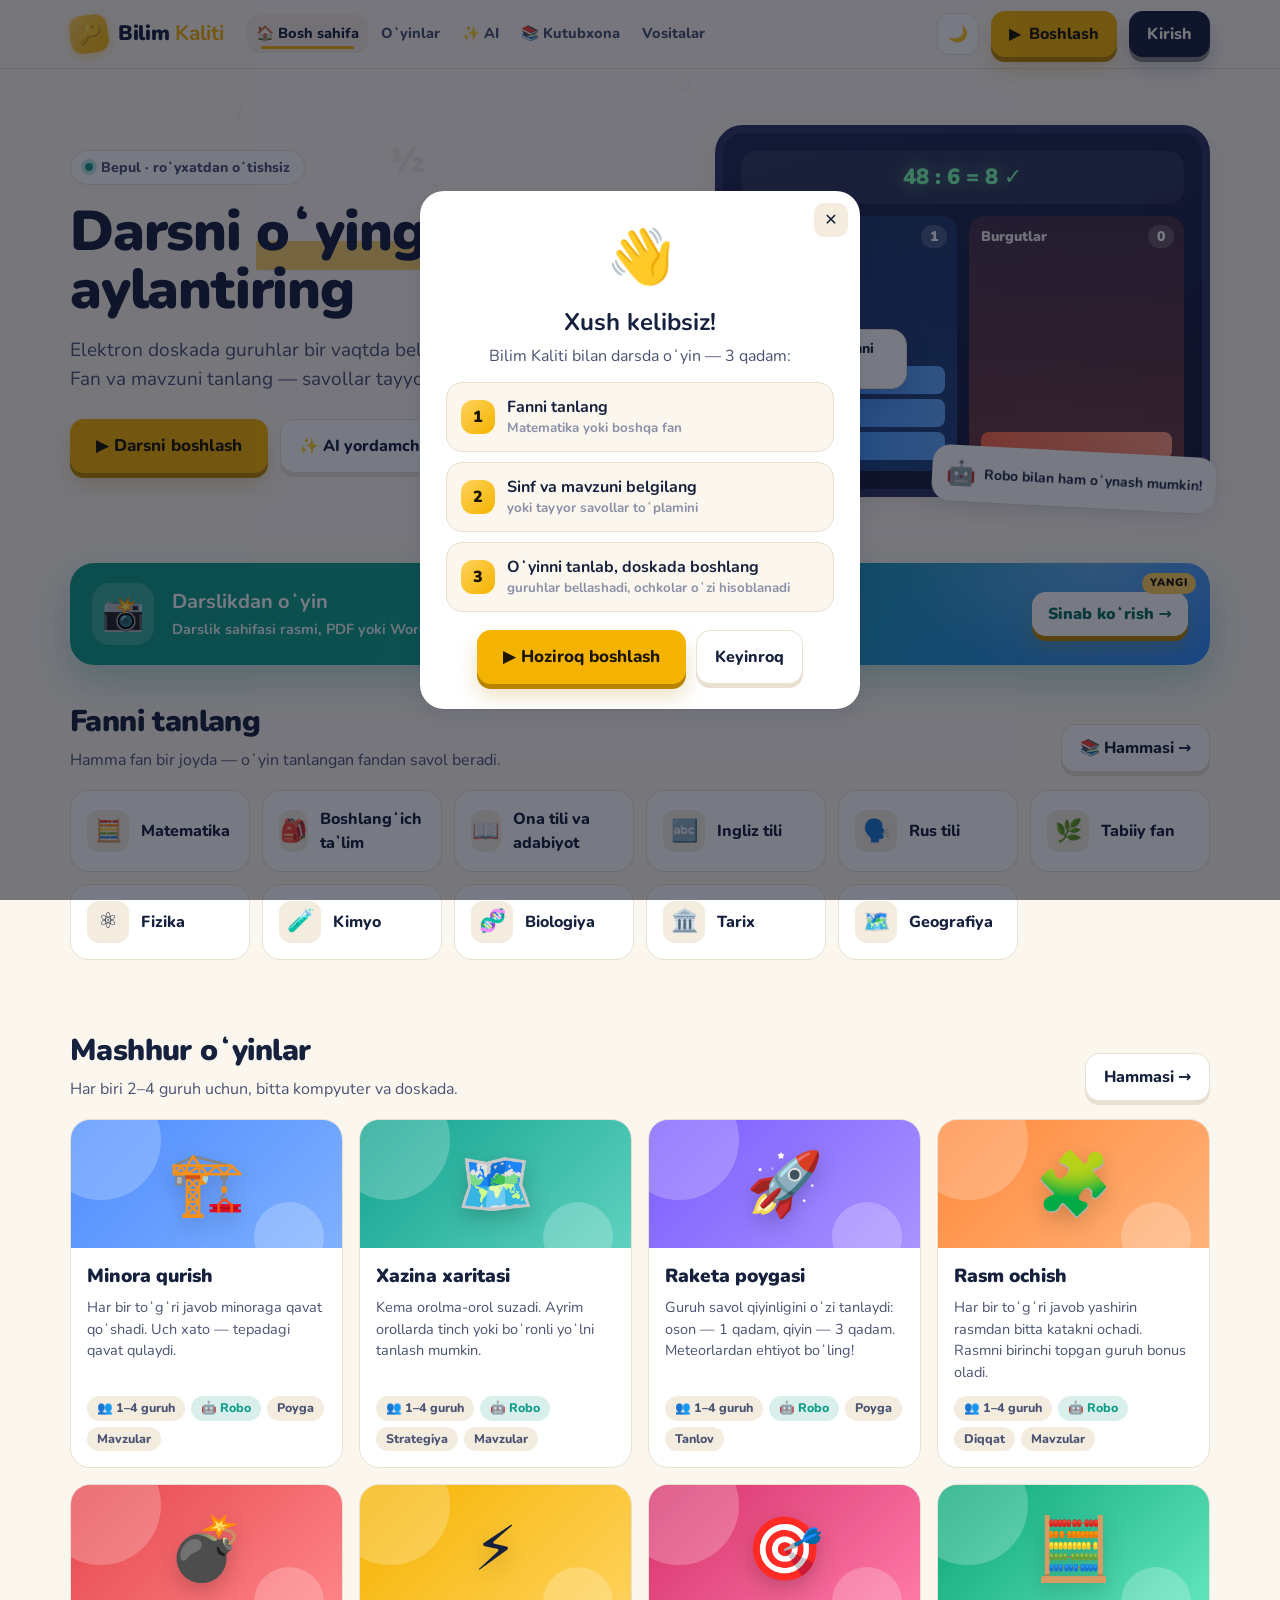
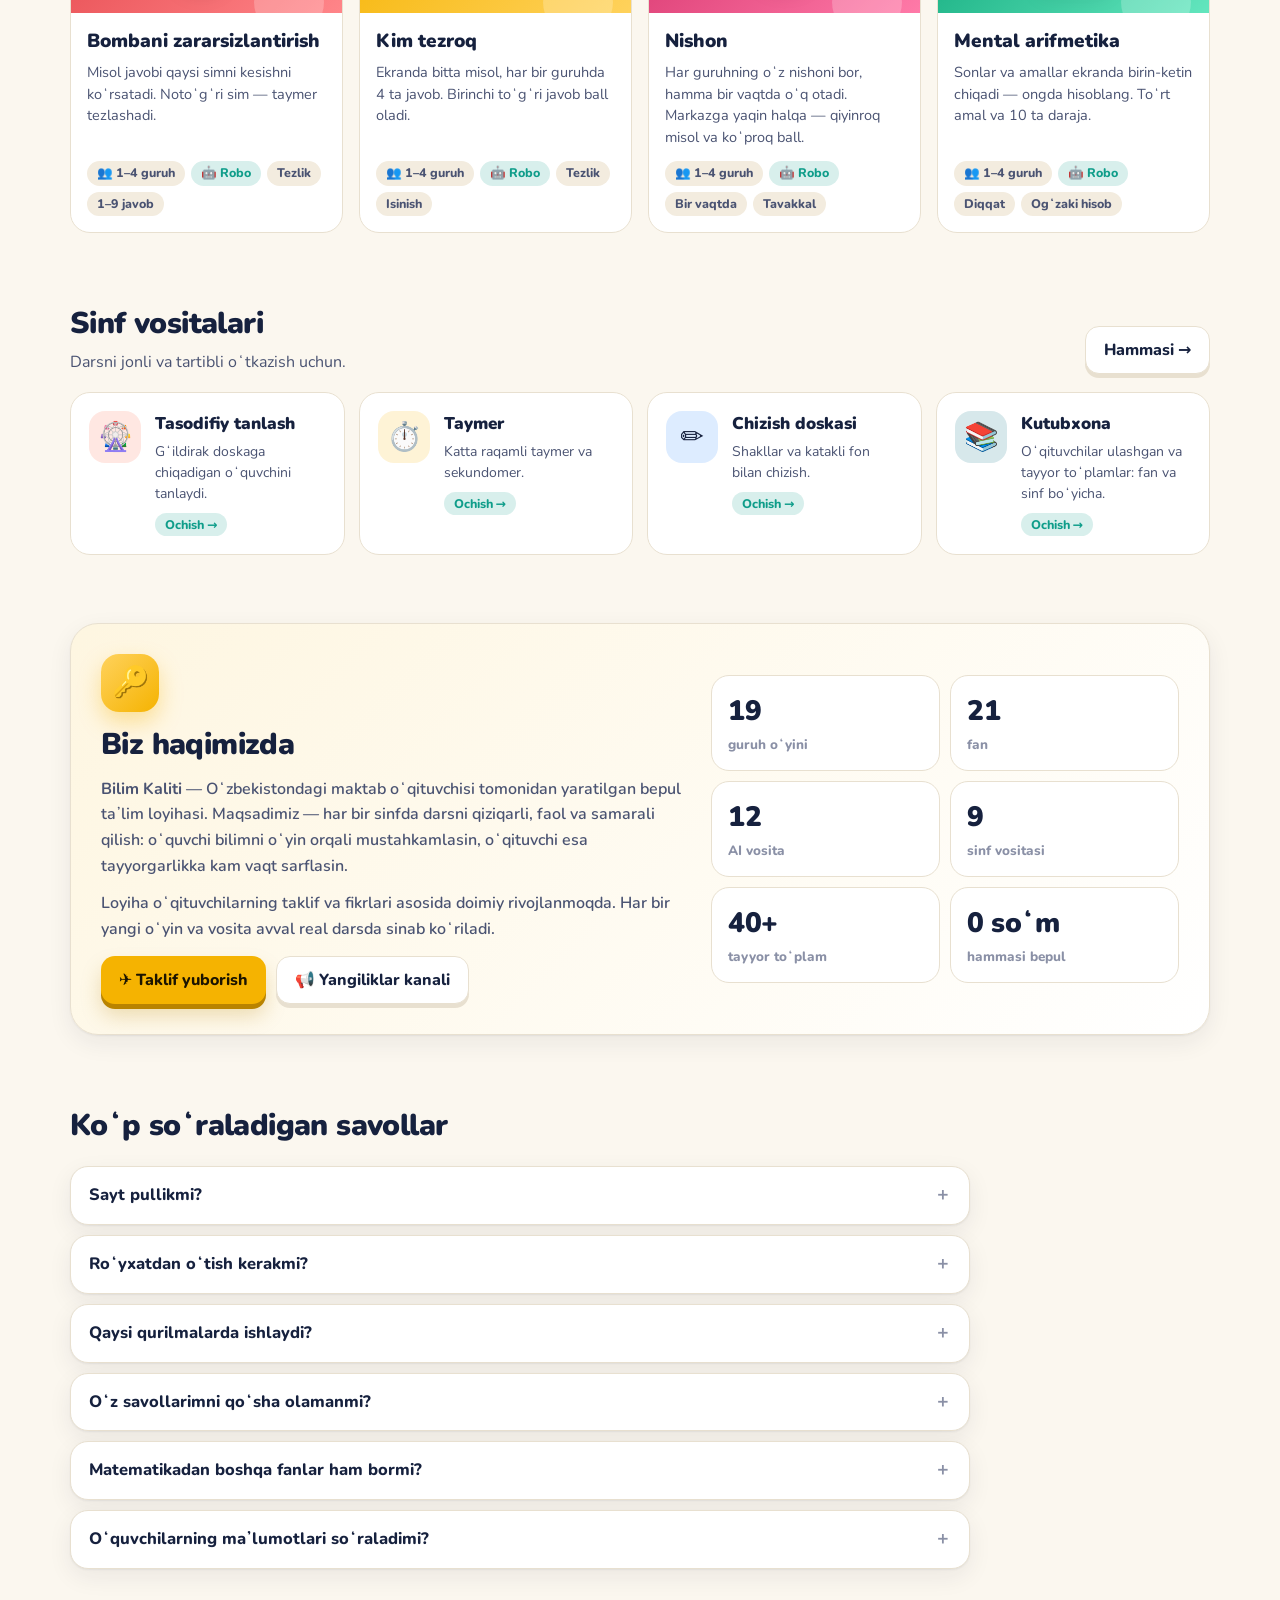
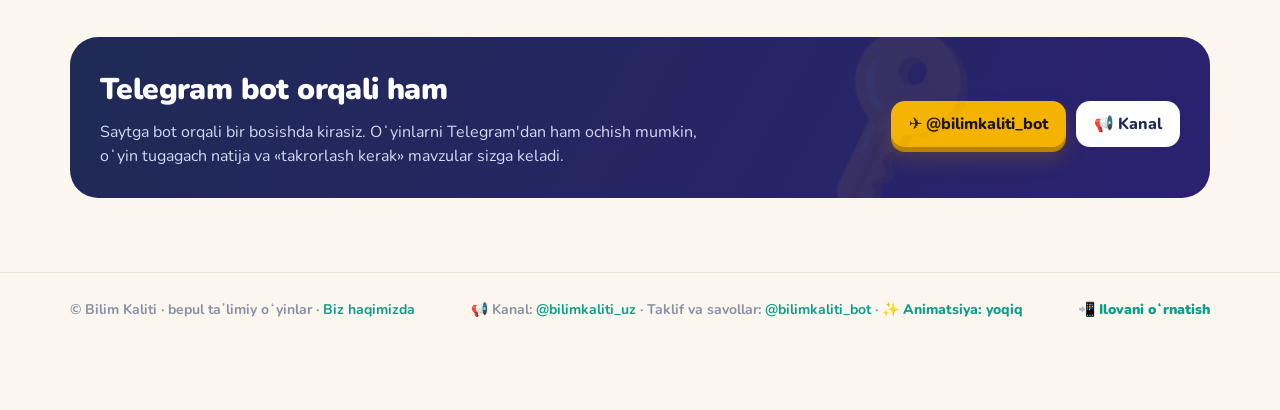
==== commit 10745a30: "Kosmik baza Sirli xonalarga birlashtirildi; Sirli xonalarda 3D eshik va jonli animatsiyalar; barcha " ====
--- a/index.html
+++ b/index.html
@@ -931,7 +931,7 @@
 @media (max-width:480px){#splash .sp-lock{width:220px;height:144px}#splash .sp-name{font-size:32px}}
 @media (prefers-reduced-motion:reduce){#splash *,#splash *::after{animation-duration:.01s!important;animation-delay:0s!important;animation-iteration-count:1!important;transition-duration:.15s!important}}
 </style>
-<link rel="stylesheet" href="fx.css?v=1"><script defer src="fx.js?v=2"></script>
+<link rel="stylesheet" href="fx.css?v=2"><script defer src="fx.js?v=3"></script>
 <script>try{var _t=JSON.parse(localStorage.getItem('bk_theme'));if(_t)document.documentElement.dataset.theme=_t}catch(e){}</script>
 <div id="splash" role="status" aria-label="Yuklanmoqda">
  <div class="sp-door sp-l"></div><div class="sp-door sp-r"></div><div class="sp-seam"></div>
@@ -1048,7 +1048,6 @@
  {id:'timsoh',f:'bilim',g:'timsoh',e:'🐊',n:'Timsohli katakchalar',d:'Har guruhning oʻz jadvali: katakni tanlang, savolga javob bering — ichidan ball yoki timsoh chiqadi.',c:['#12a38f','#5fd1bf'],t:['Tavakkal','Barcha fanlar','Yangi']},
  {id:'million',f:'bilim',g:'million',e:'💰',n:'Million',d:'Savollar pogʻonama-pogʻona ogʻirlashadi, ball koʻpayadi. Yordam: 50/50 va savolni almashtirish.',c:['#5f3dc4','#9775fa'],t:['Barcha fanlar','Yangi']},
  {id:'harf',f:'bilim',g:'harf',e:'🔤',n:'Anagram',d:'Harflar aralashib ketgan — soʻzni toping. Ingliz, rus va ona tili soʻzlari uchun.',c:['#e8590c','#ffa94d'],t:['Tillar','Yangi']},
- {id:'kosmik',f:'kosmik-baza',g:'',e:'🛸',n:'Kosmik baza',d:'Har bir guruh oʻz eshiklarini kod bilan ochib, bazani qutqaradi.',c:['#283c86','#5a6fd0'],t:['Kod topish','Mavzular']},
  {id:'sirli',f:'sirli-xonalar',g:'',e:'🗝️',n:'Sirli xonalar',d:'Qulflangan xonalardan chiqish: har bir xona — yangi jumboq.',c:['#5f3dc4','#9775fa'],t:['Escape-room','Mantiq']},
  {id:'eshik',f:'eshik-kodi',g:'',e:'🏰',n:'Eshik kodi',d:'Besh eshikli qasr: misollarni yechib, har bir eshik kodini toping.',c:['#8d5b2d','#c98e55'],t:['Kod topish']},
 ];
@@ -2025,7 +2024,7 @@
 function gamesFor(s){const k=s.kind||(s.mc?'mc':'num');
   if(k==='tf')return GAMES.filter(g=>g.id==='togri');if(k==='order')return GAMES.filter(g=>g.id==='tartib');if(k==='group')return GAMES.filter(g=>g.id==='guruh');
   const top=GAMES.filter(g=>g.f==='toplam'&&!['mental','zanjir'].includes(g.g)&&!(k!=='num'&&g.g==='bomba')&&!(g.g==='bomba'&&s.bz&&!s.bomb));
-  const old=GAMES.filter(g=>['kosmik','sirli','eshik'].includes(g.id));
+  const old=GAMES.filter(g=>['sirli','eshik'].includes(g.id));
   const lang=s.fan&&s.fan!=='Matematika',X=[...(s.ord?[GAMES.find(g=>g.id==='tartib')]:[]),...(lang&&(k==='mc'||k==='pair')?[GAMES.find(g=>g.id==='harf')]:[])];
   return k==='pair'?[GAMES.find(g=>g.id==='jlash'),...top,...old,...X]:(k==='num'||k==='mix')&&s.bz?[...top,...GAMES.filter(g=>['togri','timsoh','million'].includes(g.id)),...old,...X]:k==='mc'?[...top,...GAMES.filter(g=>['togri','jlash','timsoh','million'].includes(g.id)),...old,...X]:[...top,...X]}
 const itemTxt=it=>{const k=itKind(it);return k==='mc'?`${ex(it.q)}<br><b>→ ${ex(it.o[it.c||0])}</b>`:k==='num'?`${ex(it.q)}<br><b>→ ${ex(it.a)}</b>`:k==='tf'?`${ex(it.q)} <b>→ ${it.t?'✅ toʻgʻri':'❌ notoʻgʻri'}</b>`:k==='pair'?`<b>${ex(it.a)}</b> ↔ ${ex(it.b)}`:k==='order'?`${ex(it.q)}<br><b>${it.s.map(ex).join(' → ')}</b>`:`${ex(it.q)}<br>${it.g.map(g=>`<b>${ex(g.n)}:</b> ${g.w.map(ex).join(', ')}`).join('<br>')}`};
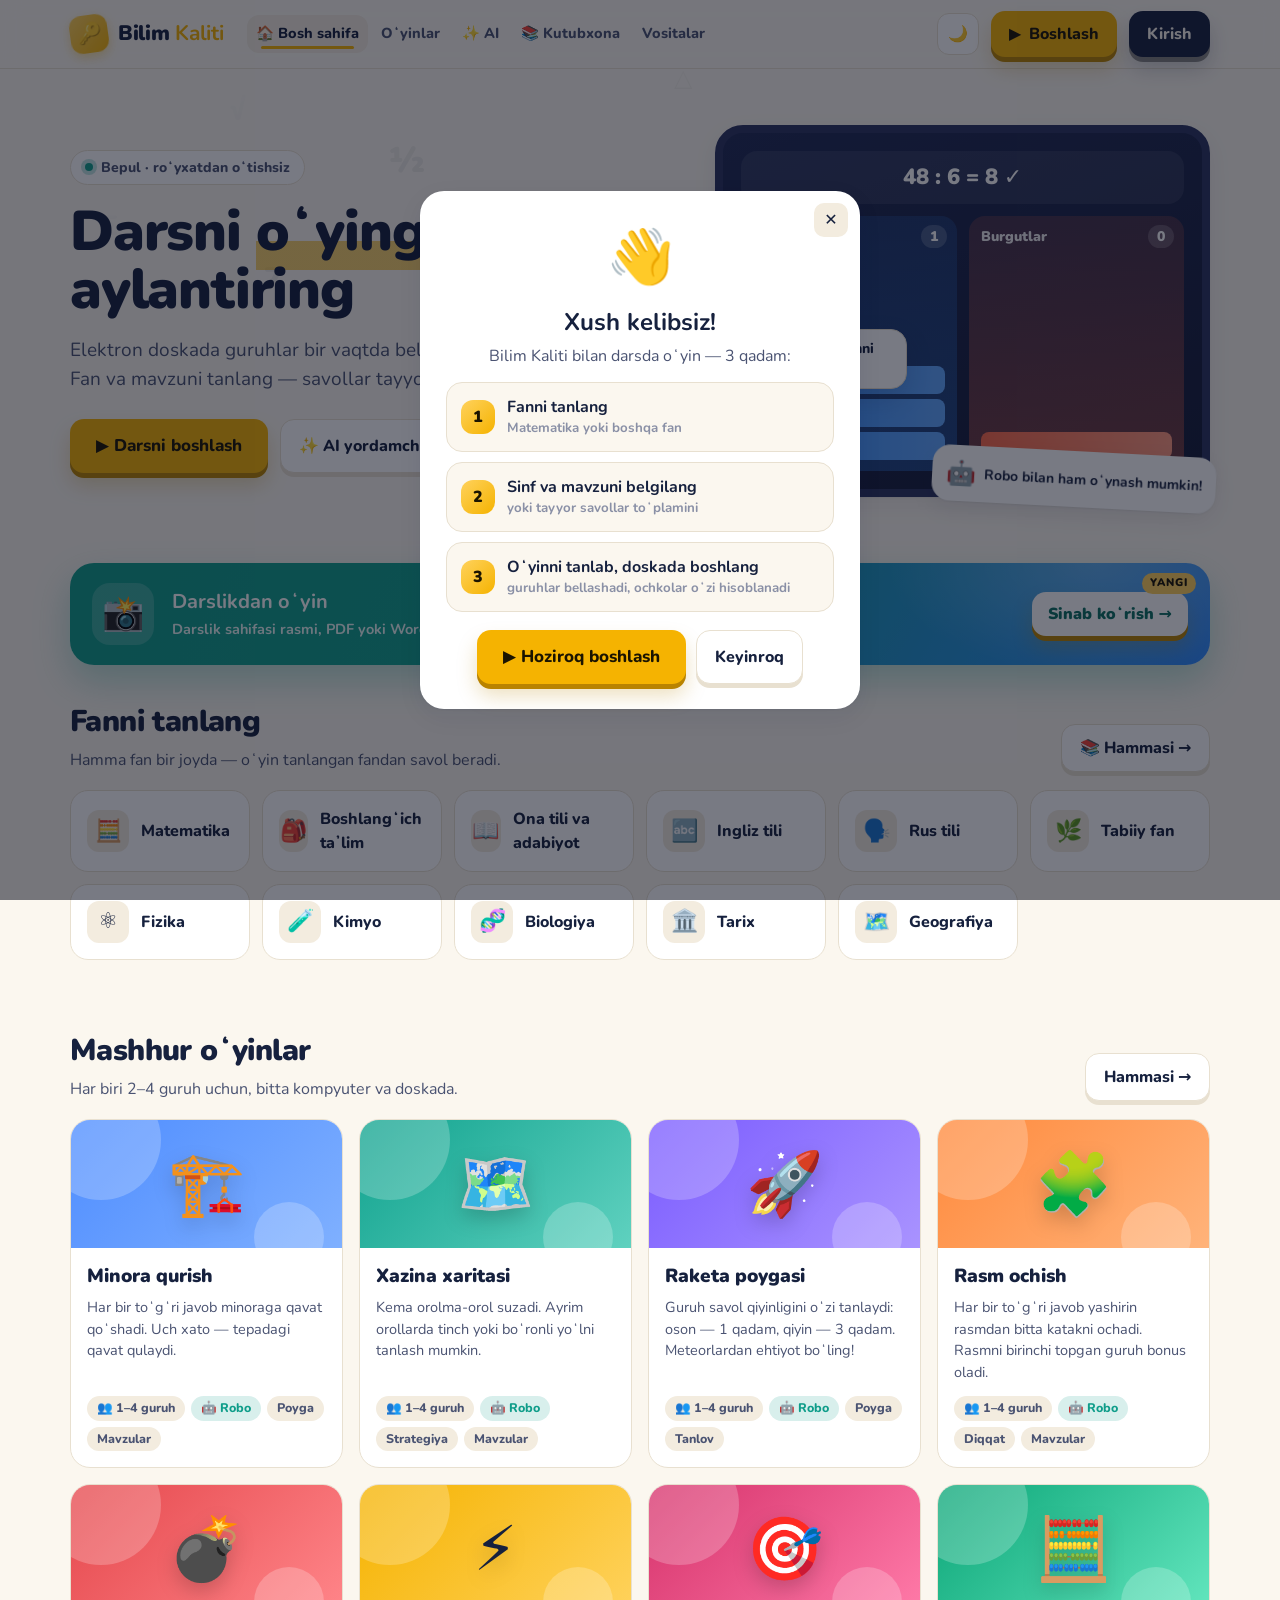
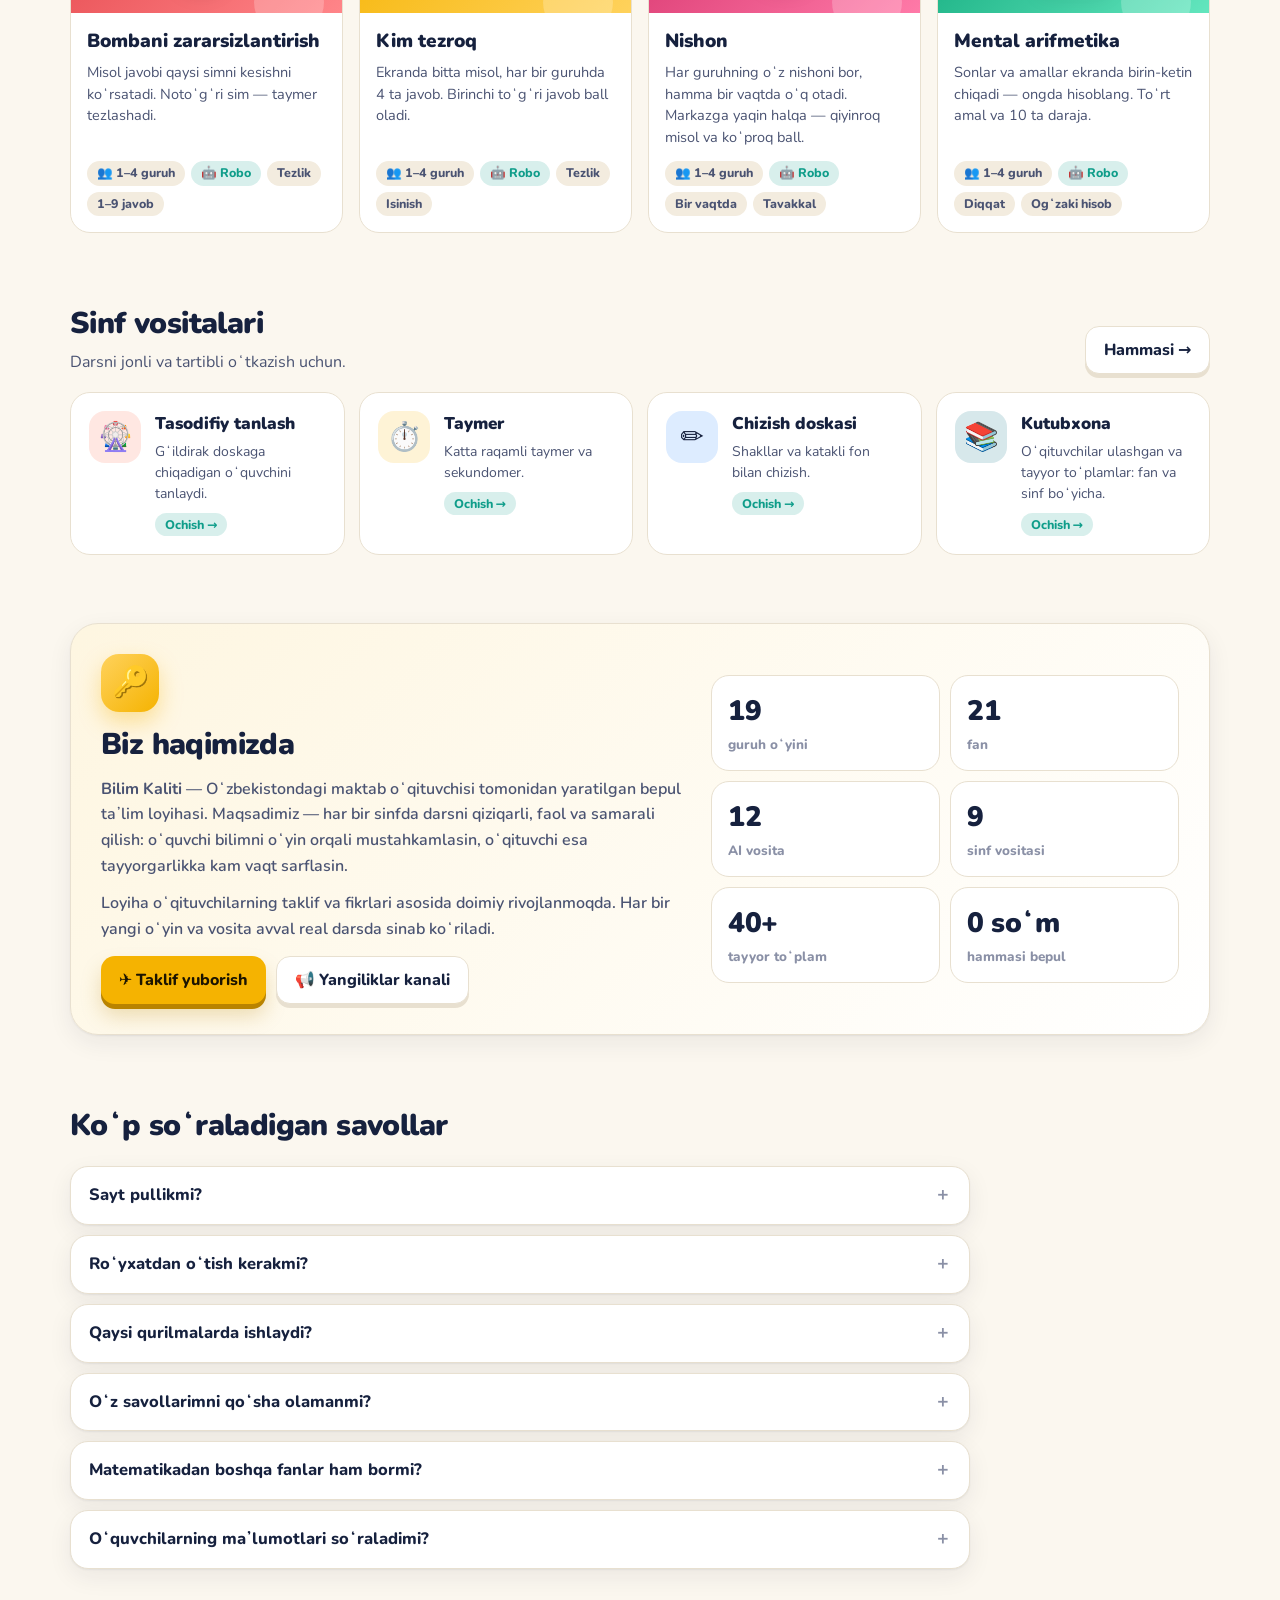
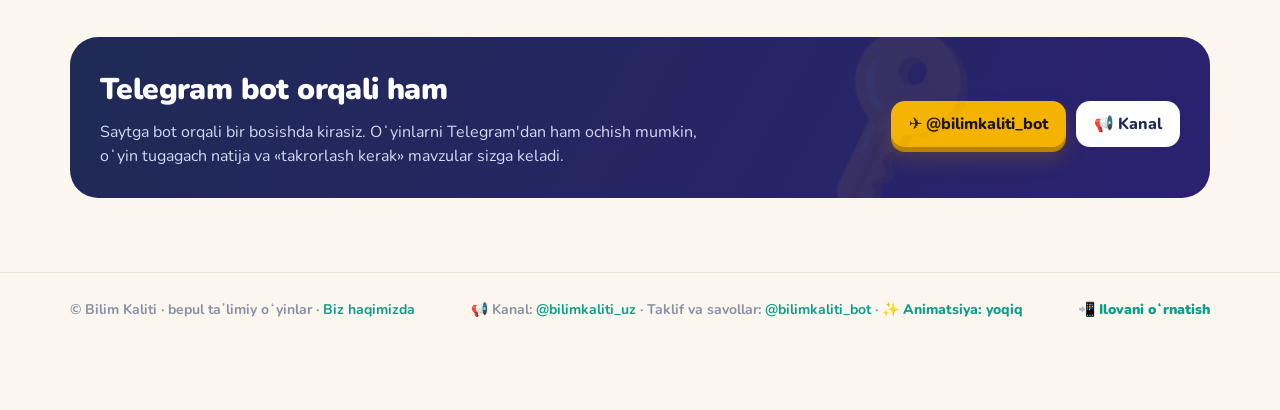
==== commit c5197c27: "Sirli xonalar: barcha sinflar mavzulari (1–7) va sinf tanlash; oʻyinlarda kasrlar doim surat/maxraj " ====
--- a/index.html
+++ b/index.html
@@ -931,7 +931,7 @@
 @media (max-width:480px){#splash .sp-lock{width:220px;height:144px}#splash .sp-name{font-size:32px}}
 @media (prefers-reduced-motion:reduce){#splash *,#splash *::after{animation-duration:.01s!important;animation-delay:0s!important;animation-iteration-count:1!important;transition-duration:.15s!important}}
 </style>
-<link rel="stylesheet" href="fx.css?v=2"><script defer src="fx.js?v=3"></script>
+<link rel="stylesheet" href="fx.css?v=3"><script defer src="fx.js?v=4"></script>
 <script>try{var _t=JSON.parse(localStorage.getItem('bk_theme'));if(_t)document.documentElement.dataset.theme=_t}catch(e){}</script>
 <div id="splash" role="status" aria-label="Yuklanmoqda">
  <div class="sp-door sp-l"></div><div class="sp-door sp-r"></div><div class="sp-seam"></div>
--- a/fx.css
+++ b/fx.css
@@ -65,3 +65,8 @@
 html.nofx .fx-pod .fpb{height:var(--h)}
 html.nofx .game:hover,html.nofx .grade:hover{transform:none}
 @media (prefers-reduced-motion:reduce){.fx-pod .fpb{height:var(--h)}}
+
+/* kasr: surat ustida, maxraj pastda */
+.bkfr{display:inline-flex;flex-direction:column;align-items:center;vertical-align:middle;line-height:1.05;margin:0 .12em;font-size:.86em}
+.bkfr>span{display:block;padding:0 .12em}
+.bkfr>span:first-child{border-bottom:.09em solid currentColor}
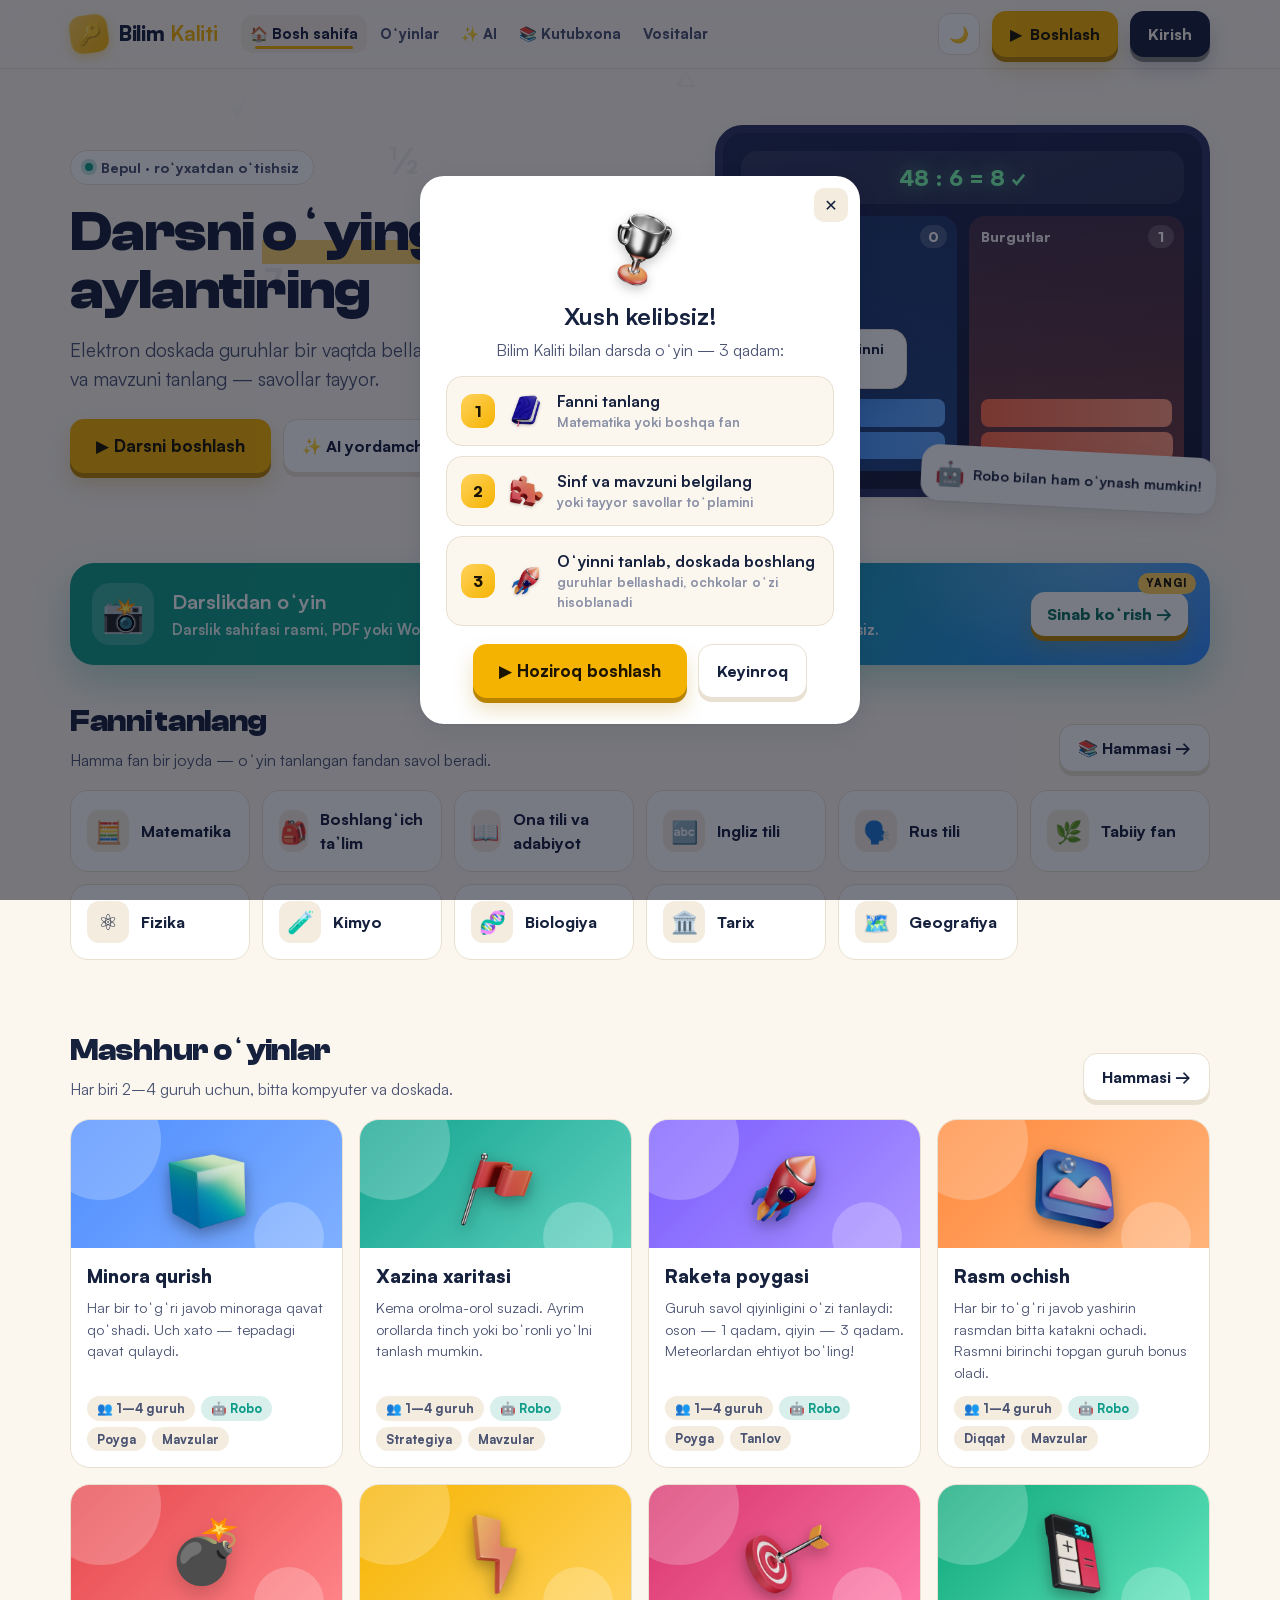
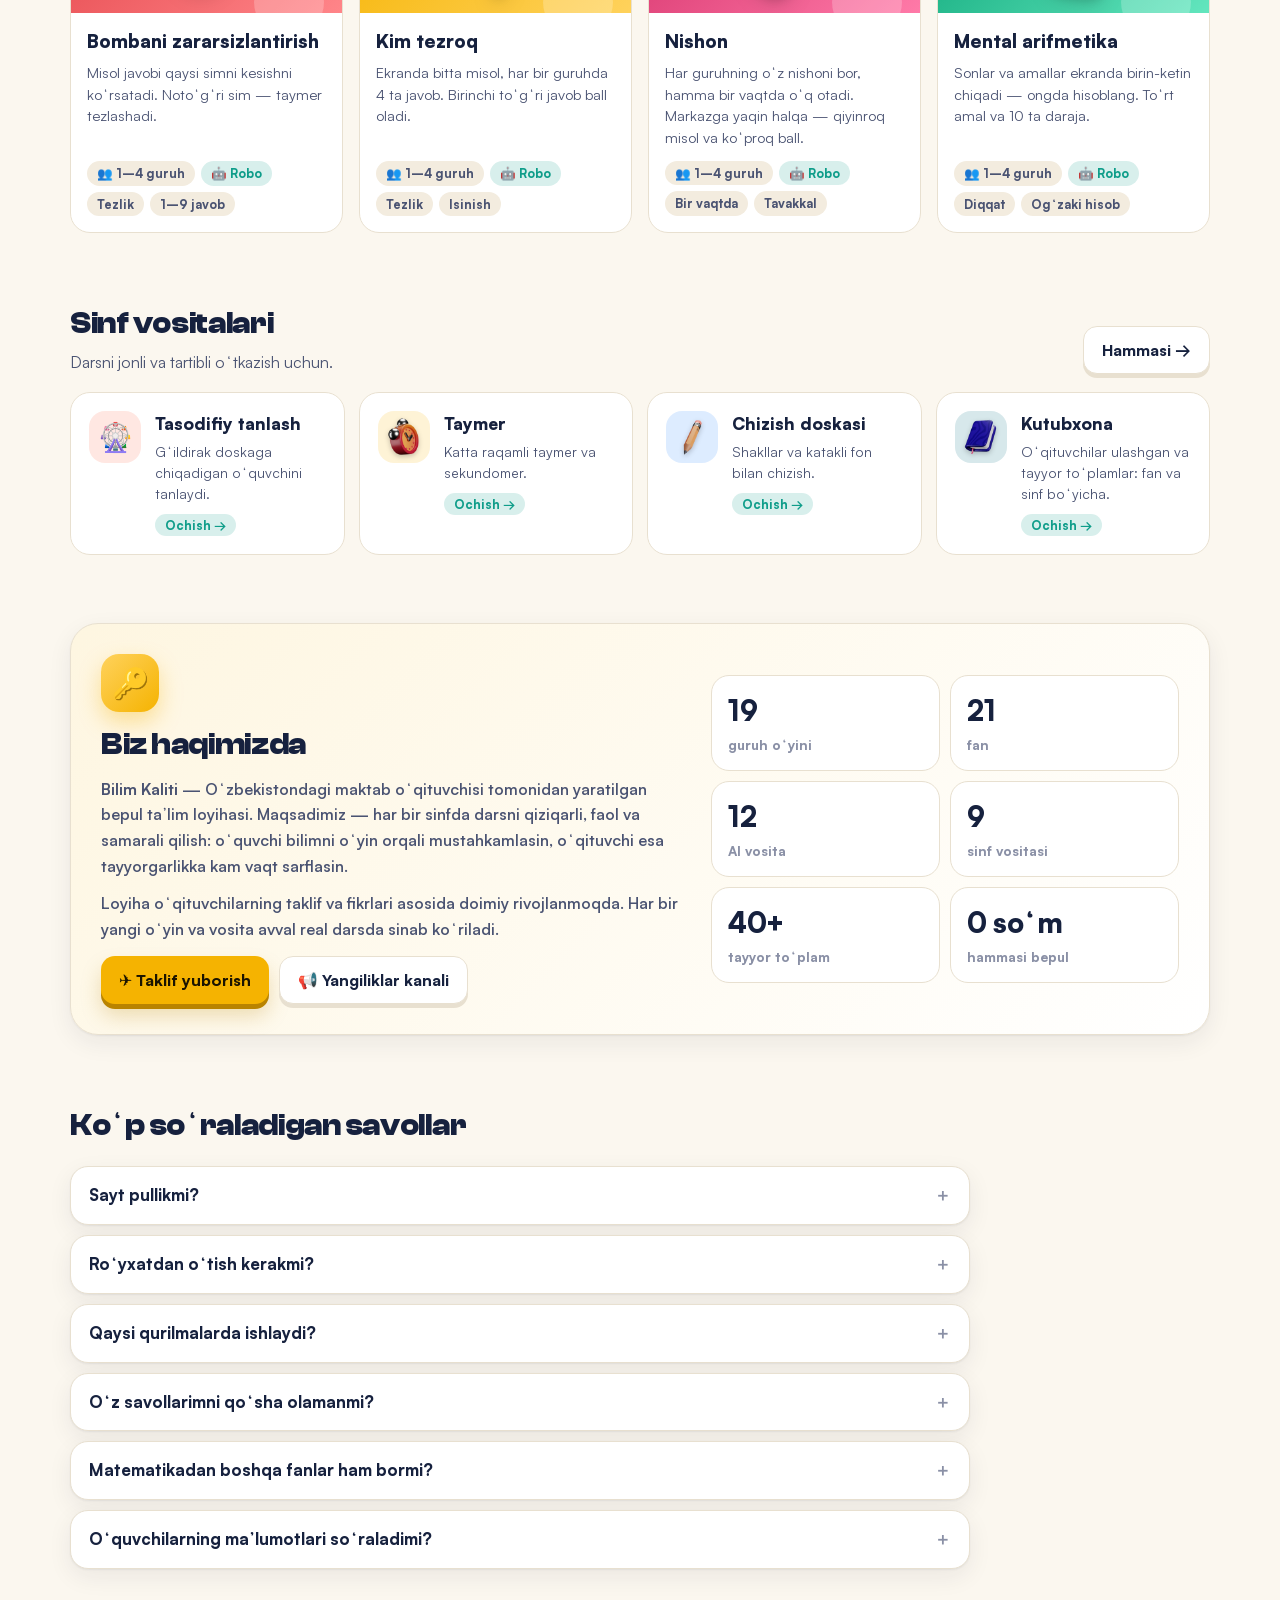
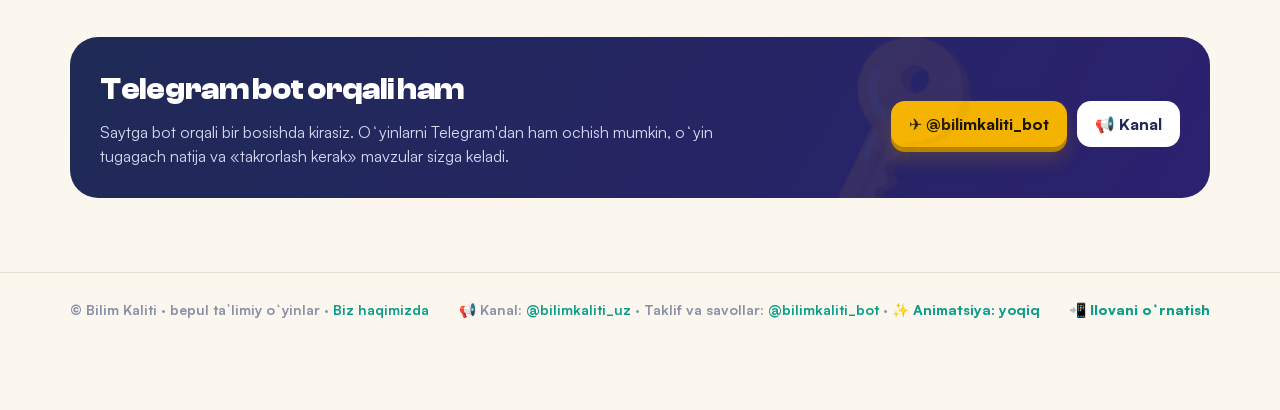
==== commit b39ede26: "Yangi dizayn: Satoshi va Clash Display shriftlari, 3D ikonlar (oʻyinlar, vositalar, kutib olish oyna" ====
--- a/index.html
+++ b/index.html
@@ -28,6 +28,7 @@
 <!-- GOOGLE-VERIFY: Search Console tasdiqlash kodi shu yerga qoʻyiladi -->
 <link rel="preconnect" href="https://fonts.googleapis.com"><link rel="preconnect" href="https://fonts.gstatic.com" crossorigin>
 <link href="https://fonts.googleapis.com/css2?family=Nunito:wght@500;700;800;900&display=swap" rel="stylesheet">
+<link rel="preload" href="fonts/Satoshi-Variable.woff2" as="font" type="font/woff2" crossorigin><link rel="stylesheet" href="fonts.css?v=1">
 <style>
 :root{
   --bg:#fbf7ef;--bg2:#f3ecdf;--card:#ffffff;--ink:#16213e;--ink2:#4a5372;--muted:#8a90a6;--line:#e8e0d0;
@@ -39,7 +40,7 @@
 :root[data-theme="dark"]{--bg:#11152a;--bg2:#171c36;--card:#1c2240;--ink:#f1f2f8;--ink2:#c3c8dd;--muted:#8d93ad;--line:#2b3257;--shadow:0 1px 2px rgba(0,0,0,.3),0 10px 30px rgba(0,0,0,.35)}
 *{box-sizing:border-box}
 html{scroll-behavior:smooth}
-body{margin:0;background:var(--bg);color:var(--ink);font-family:Nunito,system-ui,sans-serif;font-size:16px;line-height:1.5;-webkit-font-smoothing:antialiased}
+body{margin:0;background:var(--bg);color:var(--ink);font-family:Satoshi,Nunito,system-ui,sans-serif;font-size:16px;line-height:1.5;-webkit-font-smoothing:antialiased}
 a{color:inherit;text-decoration:none}
 button{font:inherit;color:inherit;cursor:pointer}
 .wrap{max-width:1180px;margin:0 auto;padding:0 20px}
@@ -99,6 +100,22 @@
 .game:hover{transform:translateY(-3px);box-shadow:var(--shadow)}
 .art{height:128px;display:grid;place-items:center;position:relative;overflow:hidden}
 .art .em{font-size:62px;filter:drop-shadow(0 8px 10px rgba(0,0,0,.18));transition:transform .25s}
+/* === yangi dizayn: Clash Display sarlavhalar, 3D ikonlar, yorugʻlik kartochka, yaltiroq tugma === */
+h1,h2,.hero h1,.sh h2{font-family:'Clash Display',Satoshi,Nunito,system-ui,sans-serif;font-weight:700;letter-spacing:-.01em}
+.i3d{display:inline-block;width:1em;height:1em;object-fit:contain;vertical-align:middle;filter:drop-shadow(0 .08em .1em rgba(0,0,0,.22))}
+.art .em .i3d{width:92px;height:92px}
+.pmg>span .i3d{width:1.35em;height:1.35em}
+.tool .ic .i3d{width:1.5em;height:1.5em;transition:transform .45s cubic-bezier(.3,1.6,.5,1)}.tool:hover .ic .i3d{transform:translateY(-3px) rotate(-8deg) scale(1.08)}
+.tour .tic .i3d.big{width:84px;height:84px}.tsteps .i3d.ts{width:38px;height:38px;flex:none}
+.game{--mx:50%;--my:50%;position:relative}
+.game::after{content:"";position:absolute;inset:0;border-radius:inherit;pointer-events:none;background:radial-gradient(240px circle at var(--mx) var(--my),rgba(255,214,90,.22),transparent 60%);opacity:0;transition:opacity .3s}
+.game:hover::after{opacity:1}
+html.nofx .game::after{display:none}
+.btn.gold.big{position:relative;overflow:hidden}
+.btn.gold.big::after{content:"";position:absolute;top:0;left:-60%;width:40%;height:100%;background:linear-gradient(100deg,transparent,rgba(255,255,255,.65),transparent);transform:skewX(-20deg);animation:bkShine 3.2s ease-in-out infinite;pointer-events:none}
+@keyframes bkShine{55%,100%{left:130%}}
+html.nofx .btn.gold.big::after{animation:none;display:none}
+@media (prefers-reduced-motion:reduce){.btn.gold.big::after{animation:none;display:none}}
 
 .art::before,.art::after{content:"";position:absolute;border-radius:50%;background:rgba(255,255,255,.22)}
 .art::before{width:120px;height:120px;left:-30px;top:-40px}
@@ -882,7 +899,7 @@
 @keyframes fade{from{opacity:0;transform:translateY(8px)}}
 </style>
 <style id="splashCss">
-#splash{--sg:#f5b301;position:fixed;inset:0;z-index:9999;font-family:Nunito,system-ui,sans-serif;color:var(--ink,#16213e);pointer-events:all}
+#splash{--sg:#f5b301;position:fixed;inset:0;z-index:9999;font-family:Satoshi,Nunito,system-ui,sans-serif;color:var(--ink,#16213e);pointer-events:all}
 #splash .sp-door{position:absolute;top:0;bottom:0;width:50.5%;background:var(--bg,#fbf7ef);transition:transform .95s cubic-bezier(.77,0,.18,1);will-change:transform;overflow:hidden}
 #splash .sp-door::before{content:"";position:absolute;inset:0;background-image:radial-gradient(color-mix(in srgb,var(--ink,#16213e) 9%,transparent) 1.2px,transparent 1.3px);background-size:26px 26px;-webkit-mask-image:radial-gradient(circle at var(--mx) 50%,#000 0,transparent 62vmax);mask-image:radial-gradient(circle at var(--mx) 50%,#000 0,transparent 62vmax)}
 #splash .sp-l{left:0;--mx:100%;box-shadow:inset -1px 0 0 transparent}#splash .sp-r{right:0;--mx:0%}
@@ -1054,35 +1071,39 @@
 const TOPICAL=new Set(['toplam']);
 const SOON=[
  {e:'🎡',n:'Tasodifiy tanlash',d:'Gʻildirak doskaga chiqadigan oʻquvchini tanlaydi.',c:'#ff6b4a',href:'#/vosita/tanlash'},
- {e:'⏱️',n:'Taymer',d:'Katta raqamli taymer va sekundomer.',c:'#f5b301',href:'#/vosita/taymer'},
- {e:'✏️',n:'Chizish doskasi',d:'Shakllar va katakli fon bilan chizish.',c:'#2f8cff',href:'#/vosita/doska'},
- {e:'📚',n:'Kutubxona',d:'Oʻqituvchilar ulashgan va tayyor toʻplamlar: fan va sinf boʻyicha.',c:'#0b7285',href:'#/kutubxona'},
+ {i:'clock',e:'⏱️',n:'Taymer',d:'Katta raqamli taymer va sekundomer.',c:'#f5b301',href:'#/vosita/taymer'},
+ {i:'pencil',e:'✏️',n:'Chizish doskasi',d:'Shakllar va katakli fon bilan chizish.',c:'#2f8cff',href:'#/vosita/doska'},
+ {i:'notebook',e:'📚',n:'Kutubxona',d:'Oʻqituvchilar ulashgan va tayyor toʻplamlar: fan va sinf boʻyicha.',c:'#0b7285',href:'#/kutubxona'},
 ];
 const TOOLS=[
  {e:'🎡',n:'Tasodifiy tanlash',d:'Gʻildirak doskaga chiqadigan oʻquvchini tanlaydi, sinfni guruhlarga boʻladi.',c:'#ff6b4a',href:'#/vosita/tanlash'},
  {e:'🤫',n:'Sukunat oʻlchagich',d:'Sinf jim boʻlsa sharlar tinch, shovqin oshsa — yoriladi. Mikrofon orqali.',c:'#12a38f',href:'#/vosita/sukunat'},
- {e:'⏱️',n:'Taymer va sekundomer',d:'Katta raqamli taymer: guruh ishi va mustaqil ish uchun.',c:'#f5b301',href:'#/vosita/taymer'},
- {e:'✏️',n:'Chizish doskasi',d:'Qalam, chizgʻich, shakllar, katakli yoki qora doska foni.',c:'#2f8cff',href:'#/vosita/doska'},
+ {i:'clock',e:'⏱️',n:'Taymer va sekundomer',d:'Katta raqamli taymer: guruh ishi va mustaqil ish uchun.',c:'#f5b301',href:'#/vosita/taymer'},
+ {i:'pencil',e:'✏️',n:'Chizish doskasi',d:'Qalam, chizgʻich, shakllar, katakli yoki qora doska foni.',c:'#2f8cff',href:'#/vosita/doska'},
  {e:'🔢',n:'Pifagor jadvali',d:'Karra jadvali: koʻrsatish, yashirib soʻrash va doskada mashq qilish.',c:'#7048e8',href:'#/vosita/pifagor'},
  {e:'<svg class="mzic" viewBox="0 0 24 24" aria-hidden="true"><rect x="1" y="1" width="22" height="22" rx="5" fill="#fff3bf"/><path d="M6 1.6V18H12V12H18V18H22.6" fill="none" stroke="#20c997" stroke-width="2" stroke-dasharray="2.2 1.8" stroke-linecap="round" stroke-linejoin="round"/><path d="M9 3H21V15M21 21H3V3M9 3V15M15 9V21M9 9H15" fill="none" stroke="#e8590c" stroke-width="2.4" stroke-linecap="round" stroke-linejoin="round"/><circle cx="6" cy="4.2" r="1.9" fill="#f59f00" stroke="#1b1f3b" stroke-width=".8"/></svg>',n:'Labirint',d:'Misollarni yechib uyga yoʻl toping: oʻynash, ikki guruh va chop etish.',c:'#e8a317',href:'#/vosita/labirint'},
- {e:'🧮',n:'Mental arifmetika',d:'Ongda hisoblash: toʻrt amal, 10 ta daraja. Bitta oʻquvchi yoki 2–4 guruh.',c:'#0ca678',href:'games/toplam.html?g=mental'},
- {e:'✨',n:'AI yordamchi',d:'Test, taqdimot, dars ishlanma, krossvord, fleshkartalar va AI chat.',c:'#7b5cff',href:'#/ai'},
- {e:'🎮',n:'AI bilan oʻyin savollari',d:'Mavzuni yozing — AI qisqa savollar tuzadi va guruh oʻyinlariga qoʻshadi.',c:'#f5b301',href:'#/ai/savollar'},
+ {i:'calculator',e:'🧮',n:'Mental arifmetika',d:'Ongda hisoblash: toʻrt amal, 10 ta daraja. Bitta oʻquvchi yoki 2–4 guruh.',c:'#0ca678',href:'games/toplam.html?g=mental'},
+ {i:'magic-trick',e:'✨',n:'AI yordamchi',d:'Test, taqdimot, dars ishlanma, krossvord, fleshkartalar va AI chat.',c:'#7b5cff',href:'#/ai'},
+ {i:'chat-bubble',e:'🎮',n:'AI bilan oʻyin savollari',d:'Mavzuni yozing — AI qisqa savollar tuzadi va guruh oʻyinlariga qoʻshadi.',c:'#f5b301',href:'#/ai/savollar'},
 ];
 const SUBJECTS=[['🧮','Matematika',1],['📖','Ona tili va oʻqish'],['🔤','Ingliz tili'],['🗣️','Rus tili'],['🌍','Tabiiy fan'],['🧪','Kimyo'],['⚛️','Fizika'],['🧬','Biologiya'],['🏛️','Tarix'],['🗺️','Geografiya'],['💻','Informatika']];
 let GRADES={};
 const $=s=>document.querySelector(s);
 const esc=s=>String(s).replace(/[&<>"]/g,c=>({'&':'&amp;','<':'&lt;','>':'&gt;','"':'&quot;'}[c]));
+/* 3D ikonlar (3dicons.co, CC0) — boʻlmasa emoji qoladi */
+const I3D={'raketa':'rocket','mozaika':'picture','tez':'flash','nishon':'target','mental':'calculator','million':'dollar','togri':'tick','sirli':'key','eshik':'lock','juft':'puzzle','guruh':'folder','minora':'cube','xazina':'flag'};
+const i3=(n,em,c='')=>n?`<img class="i3d ${c}" src="img/3d/${n}.webp" alt="" loading="lazy" decoding="async" onerror="this.replaceWith(document.createTextNode(this.dataset.e))" data-e="${esc(em||'')}">`:em;
+const gIc=g=>i3(I3D[g.id],g.e);
 const store={get(k,d){try{const v=localStorage.getItem('bk_'+k);return v==null?d:JSON.parse(v)}catch(e){return d}},set(k,v){try{localStorage.setItem('bk_'+k,JSON.stringify(v))}catch(e){}}};
 function gameUrl(g,extra=''){return `games/${g.f}.html?${g.g?'g='+g.g:''}${extra}`}
 
 function gameCard(g,extra=''){
   const href=gameUrl(g,g.f==='toplam'||g.f==='bilim'||/[?&](set|lib)=/.test('?'+extra.slice(1))?extra:'');
   return `<a class="game" href="${href}">
-    <div class="art art-${g.id}" style="background:linear-gradient(135deg,${g.c[0]},${g.c[1]})"><span class="em">${g.e}</span>${FX[g.id]||''}<i class="shine"></i></div>
+    <div class="art art-${g.id}" style="background:linear-gradient(135deg,${g.c[0]},${g.c[1]})"><span class="em">${gIc(g)}</span>${FX[g.id]||''}<i class="shine"></i></div>
     <div class="gb"><h3>${esc(g.n)}</h3><p>${esc(g.d)}</p>
     <div class="tags"><span class="tag">👥 1–4 guruh</span>${g.f==='toplam'?'<span class="tag new">🤖 Robo</span>':''}${g.t.map(t=>`<span class="tag">${esc(t)}</span>`).join('')}</div></div></a>`}
-function soonCard(s){const tg=s.href?'a':'div';return `<${tg} class="tool${s.href?' tlink':''}"${s.href?` href="${s.href}"`:''}><div class="ic" style="background:color-mix(in srgb,${s.c} 16%,transparent)">${s.e}</div><div><h3>${esc(s.n)}</h3><p>${esc(s.d)}</p>${s.href?`<span class="tag new">Ochish →</span>`:'<span class="tag soon">Tez orada</span>'}</div></${tg}>`}
+function soonCard(s){const tg=s.href?'a':'div';return `<${tg} class="tool${s.href?' tlink':''}"${s.href?` href="${s.href}"`:''}><div class="ic" style="background:color-mix(in srgb,${s.c} 16%,transparent)">${i3(s.i,s.e)}</div><div><h3>${esc(s.n)}</h3><p>${esc(s.d)}</p>${s.href?`<span class="tag new">Ochish →</span>`:'<span class="tag soon">Tez orada</span>'}</div></${tg}>`}
 function gradesGrid(on){return `<div class="grades">${[1,2,3,4,5,6,7].map(n=>`<a class="grade ${on==n?'on':''}" href="#/sinf/${n}"><b>${n}</b><span>${n}-SINF</span><small>${BZ_CNT[n]?BZ_CNT[n]+' tayyor mavzu':(GRADES[n]||[]).length+' mavzu'}</small></a>`).join('')}</div>`}
 
 /* ===== sahifalar ===== */
@@ -1679,8 +1700,8 @@
  labirint:{e:'<svg class="mzic" viewBox="0 0 24 24" aria-hidden="true"><rect x="1" y="1" width="22" height="22" rx="5" fill="#fff3bf"/><path d="M6 1.6V18H12V12H18V18H22.6" fill="none" stroke="#20c997" stroke-width="2" stroke-dasharray="2.2 1.8" stroke-linecap="round" stroke-linejoin="round"/><path d="M9 3H21V15M21 21H3V3M9 3V15M15 9V21M9 9H15" fill="none" stroke="#e8590c" stroke-width="2.4" stroke-linecap="round" stroke-linejoin="round"/><circle cx="6" cy="4.2" r="1.9" fill="#f59f00" stroke="#1b1f3b" stroke-width=".8"/></svg>',n:'Labirint',d:'Misollarni yechib uyga yoʻl topish: oʻynash, ikki guruh bellashuvi va chop etish.'},
  tanlash:{e:'🎡',n:'Tasodifiy tanlash',d:'Gʻildirak doskaga chiqadigan oʻquvchini tanlaydi. Sinfni guruhlarga ham boʻlib beradi.'},
  sukunat:{e:'🤫',n:'Sukunat oʻlchagich',d:'Mikrofon sinf shovqinini oʻlchaydi: shovqin oshsa, sharlar yoriladi.'},
- taymer:{e:'⏱️',n:'Taymer',d:'Katta raqamli taymer va sekundomer: guruh ishi, mustaqil ish uchun.'},
- doska:{e:'✏️',n:'Chizish doskasi',d:'Qalam, shakllar, katakli fon. Elektron doskada barmoq yoki qalam bilan.'},
+ taymer:{i:'clock',e:'⏱️',n:'Taymer',d:'Katta raqamli taymer va sekundomer: guruh ishi, mustaqil ish uchun.'},
+ doska:{i:'pencil',e:'✏️',n:'Chizish doskasi',d:'Qalam, shakllar, katakli fon. Elektron doskada barmoq yoki qalam bilan.'},
 };
 function fsBtn(){return `<button class="btn ghost sm" id="fsTool">⛶ Toʻliq ekran</button>`}
 function bindFs(){const b=$('#fsTool');if(b)b.onclick=()=>{const el=$('#toolStage');try{document.fullscreenElement?document.exitFullscreen():el.requestFullscreen()}catch(e){}}}
@@ -2035,7 +2056,7 @@
     <div class="pmgames" id="pmGames"></div>`);
   md.querySelector('.mbox').classList.add('wide');
   const draw=()=>{md.querySelectorAll('#pmMode button').forEach(b=>b.classList.toggle('on',b.dataset.m===store.get('mode','g')));
-    md.querySelector('#pmGames').innerHTML=gamesFor(s).filter(g=>!s.bz||g.f==='toplam'||g.f==='bilim').map(g=>`<a class="pmg" href="${gameUrl(g,param+mx())}" style="--c1:${g.c[0]};--c2:${g.c[1]}"><span>${g.e}</span><b>${esc(g.n)}</b></a>`).join('')};
+    md.querySelector('#pmGames').innerHTML=gamesFor(s).filter(g=>!s.bz||g.f==='toplam'||g.f==='bilim').map(g=>`<a class="pmg" href="${gameUrl(g,param+mx())}" style="--c1:${g.c[0]};--c2:${g.c[1]}"><span>${gIc(g)}</span><b>${esc(g.n)}</b></a>`).join('')};
   md.querySelector('#pmMode').onclick=e=>{const b=e.target.closest('[data-m]');if(b){store.set('mode',b.dataset.m);draw()}};draw()}
 function viewModal(name,items){
   const md=modal(`<h3>👁 ${esc(name)}</h3><ol class="pvlist">${items.map(it=>`<li>${itemTxt(it)}${it.o?`<small> · ${it.o.filter((_,k)=>k!==(it.c||0)).map(ex).join(' · ')}</small>`:''}</li>`).join('')}</ol>`);
@@ -2053,7 +2074,7 @@
     <div class="mrow"><a class="btn ghost" href="#/toplamlar">📦 Mening toʻplamlarim</a><a class="btn ghost" href="#/ai/darslik">📸 Darslikdan</a><a class="btn gold" href="#/ai/savollar" id="libAi">✨ AI bilan yaratish</a></div></div>
    ${BAZA_FAN[fan]?bazaBlock(0,fan):''}
    ${fan&&!MATH_FANLAR.includes(fan)?`<div class="fangames"><div class="sh" style="margin:0 0 10px"><div><h3 style="margin:0">🎮 ${esc(fan)} bilan oʻynash</h3><p class="sub" style="margin:2px 0 0">Oʻyinni tanlang — u ${esc(fan)} savollari bilan ochiladi.</p></div><button class="btn gold" data-wiz="${esc(fan)}">▶️ Darsni boshlash</button></div>
-     <div class="pmgames">${[...gamesFor({kind:'mc'}),GAMES.find(g=>g.id==='tartib'),GAMES.find(g=>g.id==='guruh')].map(g=>`<a class="pmg" href="${gameUrl(g,'&fan='+encodeURIComponent(fan))}" style="--c1:${g.c[0]};--c2:${g.c[1]}"><span>${g.e}</span><b>${esc(g.n)}</b></a>`).join('')}</div></div>`:''}
+     <div class="pmgames">${[...gamesFor({kind:'mc'}),GAMES.find(g=>g.id==='tartib'),GAMES.find(g=>g.id==='guruh')].map(g=>`<a class="pmg" href="${gameUrl(g,'&fan='+encodeURIComponent(fan))}" style="--c1:${g.c[0]};--c2:${g.c[1]}"><span>${gIc(g)}</span><b>${esc(g.n)}</b></a>`).join('')}</div></div>`:''}
    
    <div class="lfilter"><select id="lFan">${fans.map(f=>`<option value="${esc(f)}" ${f===fan?'selected':''}>${f?esc(f):'Barcha fanlar'}</option>`).join('')}</select>
     <select id="lSinf"><option value="">Barcha sinflar</option>${[...Array(11)].map((_,i)=>`<option value="${i+1}">${i+1}-sinf</option>`).join('')}</select>
@@ -2194,7 +2215,7 @@
    <div class="fgrid"><label class="f wide"><span>Vazifa nomi</span><input id="hwN" maxlength="60" value="${esc(s.name)}"></label>
    <label class="f wide"><span>Oʻquvchilarga izoh (ixtiyoriy)</span><input id="hwNote" maxlength="200" placeholder="Masalan: Juma kunigacha bajaring. Omad!"></label></div>
    <p class="small" id="hwGL" style="margin:12px 0 6px"><b>Oʻyinni tanlang:</b></p>
-   <div class="pmgames" id="hwG">${gl.map((g,i)=>`<button type="button" class="pmg${i?'':' on'}" data-g="${g.id}" style="--c1:${g.c[0]};--c2:${g.c[1]}"><span>${g.e}</span><b>${esc(g.n)}</b></button>`).join('')}</div>
+   <div class="pmgames" id="hwG">${gl.map((g,i)=>`<button type="button" class="pmg${i?'':' on'}" data-g="${g.id}" style="--c1:${g.c[0]};--c2:${g.c[1]}"><span>${gIc(g)}</span><b>${esc(g.n)}</b></button>`).join('')}</div>
    <div class="mrow" style="margin-top:14px"><button class="btn gold" id="hwGo">🔗 Havola olish</button><span class="small" id="hwMsg"></span></div><div id="hwOut"></div>`);
   md.querySelector('.mbox').classList.add('wide');
   let g=gl[0].id;
@@ -2786,7 +2807,7 @@
     box.innerHTML=wzHead('Qaysi oʻyinni oʻynaymiz?',BZ?`📘 ${esc(bt.name)} · ${BZ_LV.find(x=>x[0]===WZ.bd)[2]}`:SB?`📘 ${esc(WZ.set.name)} — darajani tanlang`:M?`${WZ.sinf}-sinf · ${WZ.topics.length} ta mavzu`:`${esc(WZ.set.name)}`)+
      (SB?`<div class="wzgr" style="margin:0 0 12px">${BZ_LV.map(([d,e,n])=>`<button data-wbd="${d}" class="${d===sd?'on':''}">${e} ${n}</button>`).join('')}</div>`:'')+
      `<div class="tabs" id="wzMode" style="margin:0 0 12px"><button data-m="g" class="${mode==='g'?'on':''}">👥 Guruhlar</button><button data-m="r" class="${mode==='r'?'on':''}">🤖 Kompyuterga qarshi</button><button data-m="s" class="${mode==='s'?'on':''}">👤 Bitta oʻquvchi</button></div>
-      <div class="pmgames">${games.map(g=>`<a class="pmg" href="${gameUrl(g,base+mx)}" style="--c1:${g.c[0]};--c2:${g.c[1]}"><span>${g.e}</span><b>${esc(g.n)}</b><small>${esc(g.t[0]||'')}</small></a>`).join('')}</div>
+      <div class="pmgames">${games.map(g=>`<a class="pmg" href="${gameUrl(g,base+mx)}" style="--c1:${g.c[0]};--c2:${g.c[1]}"><span>${gIc(g)}</span><b>${esc(g.n)}</b><small>${esc(g.t[0]||'')}</small></a>`).join('')}</div>
       <p class="small" style="margin-top:12px">💡 Oʻyin ochilgach, guruhlar sonini tanlab, katta <b>«Oʻyinni boshlash»</b> tugmasini bosing.</p>`+wzFoot();
   }
 }
@@ -2811,11 +2832,12 @@
   const n=$('#wz [data-wz="next"]');if(n)n.disabled=!WZ.topics.length});
 /* birinchi kirish: qisqa koʻrsatma */
 function tourMaybe(){if(store.get('tour',0)||location.hash.replace(/^#\/?/,''))return;
-  setTimeout(()=>{if($('#modal'))return;const md=modal(`<div class="tour"><div class="tic">👋</div><h3>Xush kelibsiz!</h3><p class="sub">Bilim Kaliti bilan darsda oʻyin — 3 qadam:</p>
-    <ol class="tsteps"><li><b>1</b><span><b>Fanni tanlang</b><small>Matematika yoki boshqa fan</small></span></li><li><b>2</b><span><b>Sinf va mavzuni belgilang</b><small>yoki tayyor savollar toʻplamini</small></span></li><li><b>3</b><span><b>Oʻyinni tanlab, doskada boshlang</b><small>guruhlar bellashadi, ochkolar oʻzi hisoblanadi</small></span></li></ol>
+  setTimeout(()=>{if($('#modal'))return;const md=modal(`<div class="tour"><div class="tic">${i3('trophy','👋','big')}</div><h3>Xush kelibsiz!</h3><p class="sub">Bilim Kaliti bilan darsda oʻyin — 3 qadam:</p>
+    <ol class="tsteps"><li><b>1</b>${i3('notebook','','ts')}<span><b>Fanni tanlang</b><small>Matematika yoki boshqa fan</small></span></li><li><b>2</b>${i3('puzzle','','ts')}<span><b>Sinf va mavzuni belgilang</b><small>yoki tayyor savollar toʻplamini</small></span></li><li><b>3</b>${i3('rocket','','ts')}<span><b>Oʻyinni tanlab, doskada boshlang</b><small>guruhlar bellashadi, ochkolar oʻzi hisoblanadi</small></span></li></ol>
     <div class="mrow" style="justify-content:center"><button class="btn gold big" id="tGo">▶️ Hoziroq boshlash</button><button class="btn ghost" id="tLater">Keyinroq</button></div></div>`);
     store.set('tour',1);md.querySelector('#tGo').onclick=()=>wizard();md.querySelector('#tLater').onclick=closeModal},900)}
 
+document.addEventListener('pointermove',e=>{const g=e.target.closest&&e.target.closest('.game');if(!g||e.pointerType!=='mouse')return;const r=g.getBoundingClientRect();g.style.setProperty('--mx',(e.clientX-r.left)+'px');g.style.setProperty('--my',(e.clientY-r.top)+'px')},{passive:true});
 document.addEventListener('click',e=>{const w=e.target.closest('[data-wiz]');if(w){e.preventDefault();wizard(w.dataset.wiz||'')}});
 /* mobil «Yana» paneli */
 const msOpen=(o,u)=>{const s=document.getElementById('msheet');if(!s)return;const was=!s.classList.contains('hidden');
--- a/fonts.css
+++ b/fonts.css
@@ -0,0 +1,3 @@
+/* Bilim Kaliti shriftlari — Satoshi va Clash Display (Fontshare, ITF Free Font License). Yetishmaydigan harflar (ʻ, kirill) Nunito'dan olinadi. */
+@font-face{font-family:'Satoshi';src:url(fonts/Satoshi-Variable.woff2) format('woff2');font-weight:300 900;font-style:normal;font-display:swap}
+@font-face{font-family:'Clash Display';src:url(fonts/ClashDisplay-Variable.woff2) format('woff2');font-weight:200 700;font-style:normal;font-display:swap}
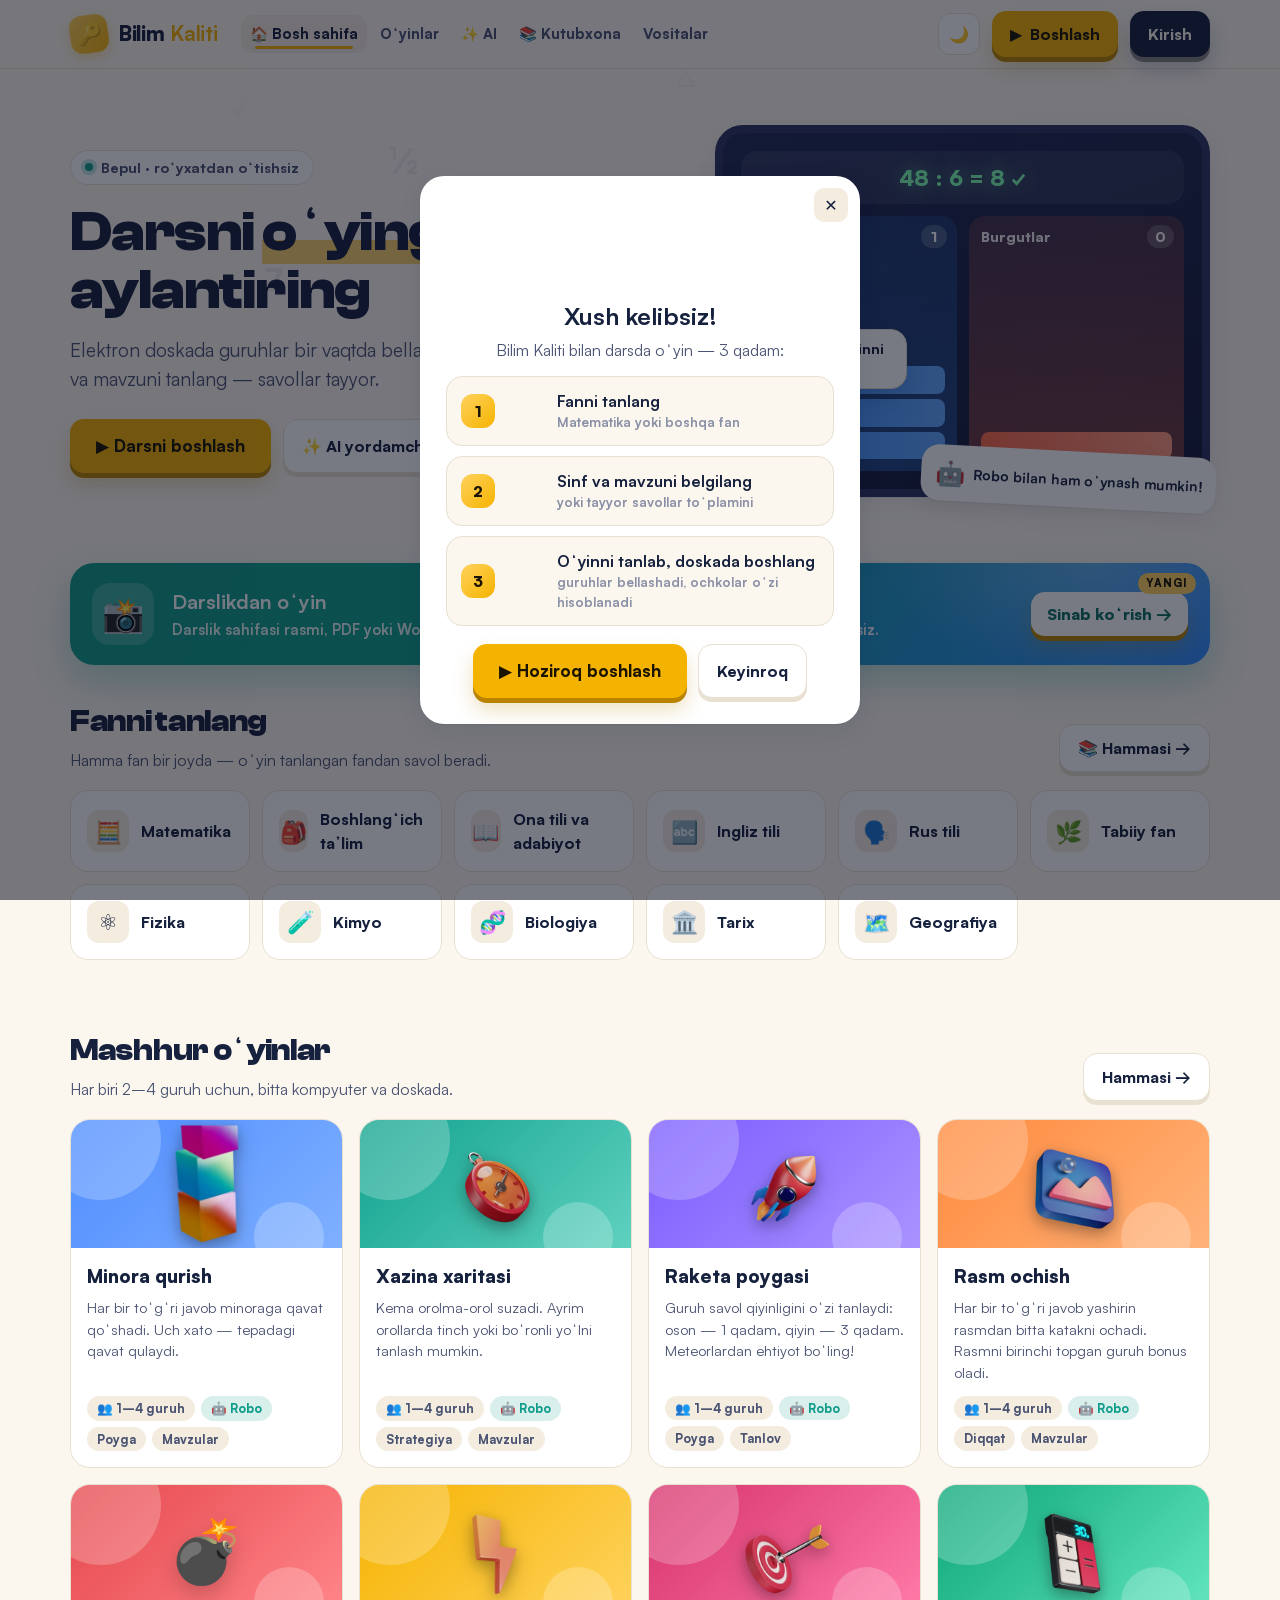
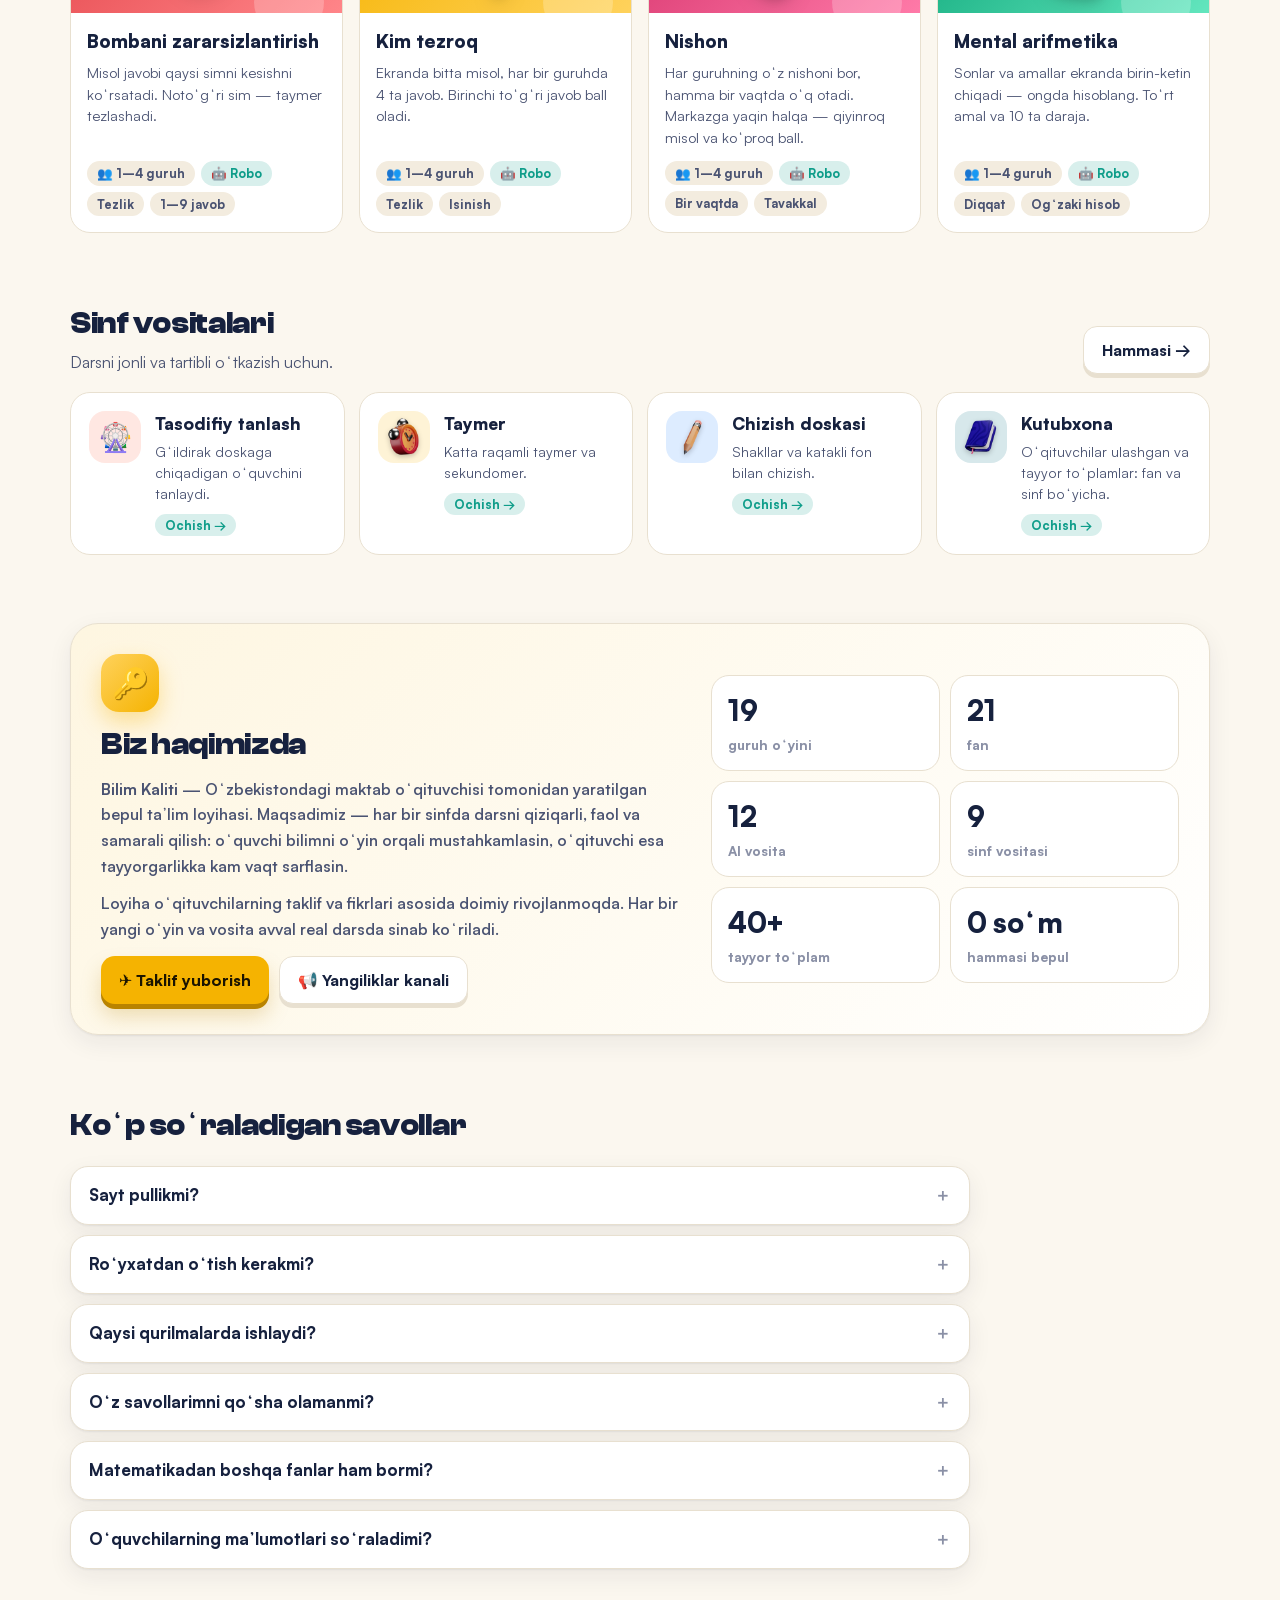
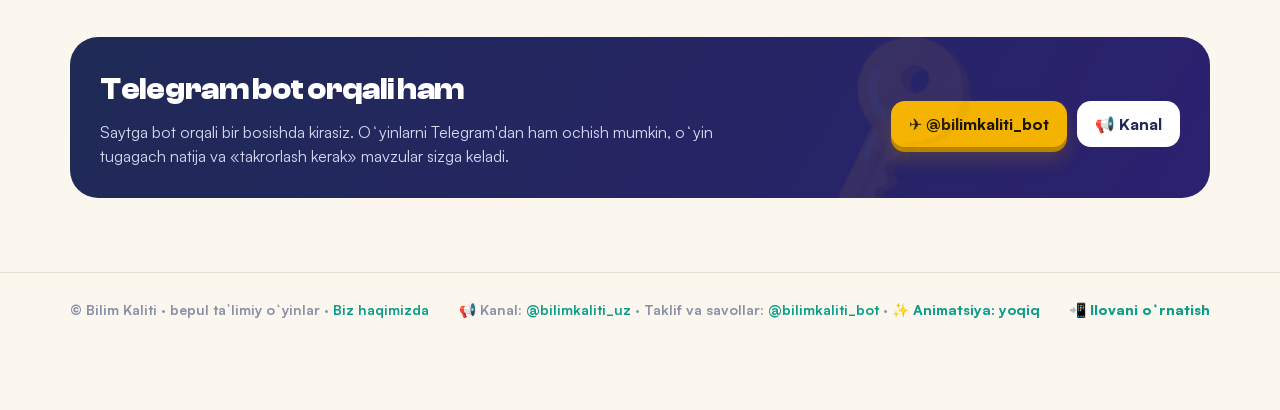
==== commit 25b4fcde: "3D ikonlar mantiqan moslandi: Minora — kublar minorasi, Xazina — kompas, Juftini top — jumboq, Son z" ====
--- a/index.html
+++ b/index.html
@@ -103,7 +103,7 @@
 /* === yangi dizayn: Clash Display sarlavhalar, 3D ikonlar, yorugʻlik kartochka, yaltiroq tugma === */
 h1,h2,.hero h1,.sh h2{font-family:'Clash Display',Satoshi,Nunito,system-ui,sans-serif;font-weight:700;letter-spacing:-.01em}
 .i3d{display:inline-block;width:1em;height:1em;object-fit:contain;vertical-align:middle;filter:drop-shadow(0 .08em .1em rgba(0,0,0,.22))}
-.art .em .i3d{width:92px;height:92px}
+.art .em .i3d{width:92px;height:92px}.art-minora .em .i3d{width:118px;height:118px}
 .pmg>span .i3d{width:1.35em;height:1.35em}
 .tool .ic .i3d{width:1.5em;height:1.5em;transition:transform .45s cubic-bezier(.3,1.6,.5,1)}.tool:hover .ic .i3d{transform:translateY(-3px) rotate(-8deg) scale(1.08)}
 .tour .tic .i3d.big{width:84px;height:84px}.tsteps .i3d.ts{width:38px;height:38px;flex:none}
@@ -1057,7 +1057,7 @@
  {id:'nishon',f:'toplam',g:'nishon',e:'🎯',n:'Nishon',d:'Har guruhning oʻz nishoni bor, hamma bir vaqtda oʻq otadi. Markazga yaqin halqa — qiyinroq misol va koʻproq ball.',c:['#d6336c','#ff7aa8'],t:['Bir vaqtda','Tavakkal']},
  {id:'mental',f:'toplam',g:'mental',e:'🧮',n:'Mental arifmetika',d:'Sonlar va amallar ekranda birin-ketin chiqadi — ongda hisoblang. Toʻrt amal va 10 ta daraja.',c:['#0ca678','#63e6be'],t:['Diqqat','Ogʻzaki hisob']},
  {id:'juft',f:'toplam',g:'juft',e:'🃏',n:'Juftini top',d:'Har guruhning oʻz kartalari bor: misolni javobi bilan juftlang. Hammasini birinchi topgan guruh gʻolib.',c:['#6d5dfc','#a69bff'],t:['Xotira','Mavzular']},
- {id:'zanjir',f:'toplam',g:'zanjir',e:'🔗',n:'Son zanjiri',d:'Sondan boshlab ketma-ket amallarni bajarib, zanjir oxiriga yeting.',c:['#0b7285','#3bb3c9'],t:['Ogʻzaki hisob']},
+ {id:'zanjir',f:'toplam',g:'zanjir',e:'🔢',n:'Son zanjiri',d:'Sondan boshlab ketma-ket amallarni bajarib, zanjir oxiriga yeting.',c:['#0b7285','#3bb3c9'],t:['Ogʻzaki hisob']},
  {id:'togri',f:'bilim',g:'togri',e:'✅',n:'Toʻgʻri yoki notoʻgʻri',d:'Ekran guruhlarga boʻlinadi: har guruh oʻz gapini koʻrib, «Toʻgʻri» yoki «Notoʻgʻri»ni tanlaydi. Istalgan fan uchun.',c:['#0f9d8a','#2fb9a3'],t:['Barcha fanlar','Yangi']},
  {id:'jlash',f:'bilim',g:'jlash',e:'🔗',n:'Juftlash',d:'Soʻz ↔ tarjima, sana ↔ voqea, element ↔ belgi: chapdagini oʻngdagi jufti bilan ulang. Har guruh oʻz oynasida.',c:['#2f8cff','#6aa8ff'],t:['Tillar','Tarix']},
  {id:'tartib',f:'bilim',g:'tartib',e:'📅',n:'Tartibga sol',d:'Voqealar, bosqichlar, jarayonlar va gap boʻlaklarini toʻgʻri ketma-ketlikda joylang.',c:['#f08c00','#ffb347'],t:['Tarix','Tillar','Biologiya']},
@@ -1091,7 +1091,7 @@
 const $=s=>document.querySelector(s);
 const esc=s=>String(s).replace(/[&<>"]/g,c=>({'&':'&amp;','<':'&lt;','>':'&gt;','"':'&quot;'}[c]));
 /* 3D ikonlar (3dicons.co, CC0) — boʻlmasa emoji qoladi */
-const I3D={'raketa':'rocket','mozaika':'picture','tez':'flash','nishon':'target','mental':'calculator','million':'dollar','togri':'tick','sirli':'key','eshik':'lock','juft':'puzzle','guruh':'folder','minora':'cube','xazina':'flag'};
+const I3D={'raketa':'rocket','mozaika':'picture','tez':'flash','nishon':'target','mental':'calculator','million':'dollar','togri':'tick','sirli':'key','eshik':'lock','juft':'puzzle','guruh':'folder','minora':'tower','xazina':'explorer'};
 const i3=(n,em,c='')=>n?`<img class="i3d ${c}" src="img/3d/${n}.webp" alt="" loading="lazy" decoding="async" onerror="this.replaceWith(document.createTextNode(this.dataset.e))" data-e="${esc(em||'')}">`:em;
 const gIc=g=>i3(I3D[g.id],g.e);
 const store={get(k,d){try{const v=localStorage.getItem('bk_'+k);return v==null?d:JSON.parse(v)}catch(e){return d}},set(k,v){try{localStorage.setItem('bk_'+k,JSON.stringify(v))}catch(e){}}};
@@ -2833,7 +2833,7 @@
 /* birinchi kirish: qisqa koʻrsatma */
 function tourMaybe(){if(store.get('tour',0)||location.hash.replace(/^#\/?/,''))return;
   setTimeout(()=>{if($('#modal'))return;const md=modal(`<div class="tour"><div class="tic">${i3('trophy','👋','big')}</div><h3>Xush kelibsiz!</h3><p class="sub">Bilim Kaliti bilan darsda oʻyin — 3 qadam:</p>
-    <ol class="tsteps"><li><b>1</b>${i3('notebook','','ts')}<span><b>Fanni tanlang</b><small>Matematika yoki boshqa fan</small></span></li><li><b>2</b>${i3('puzzle','','ts')}<span><b>Sinf va mavzuni belgilang</b><small>yoki tayyor savollar toʻplamini</small></span></li><li><b>3</b>${i3('rocket','','ts')}<span><b>Oʻyinni tanlab, doskada boshlang</b><small>guruhlar bellashadi, ochkolar oʻzi hisoblanadi</small></span></li></ol>
+    <ol class="tsteps"><li><b>1</b>${i3('notebook','','ts')}<span><b>Fanni tanlang</b><small>Matematika yoki boshqa fan</small></span></li><li><b>2</b>${i3('file-text','','ts')}<span><b>Sinf va mavzuni belgilang</b><small>yoki tayyor savollar toʻplamini</small></span></li><li><b>3</b>${i3('rocket','','ts')}<span><b>Oʻyinni tanlab, doskada boshlang</b><small>guruhlar bellashadi, ochkolar oʻzi hisoblanadi</small></span></li></ol>
     <div class="mrow" style="justify-content:center"><button class="btn gold big" id="tGo">▶️ Hoziroq boshlash</button><button class="btn ghost" id="tLater">Keyinroq</button></div></div>`);
     store.set('tour',1);md.querySelector('#tGo').onclick=()=>wizard();md.querySelector('#tLater').onclick=closeModal},900)}
 
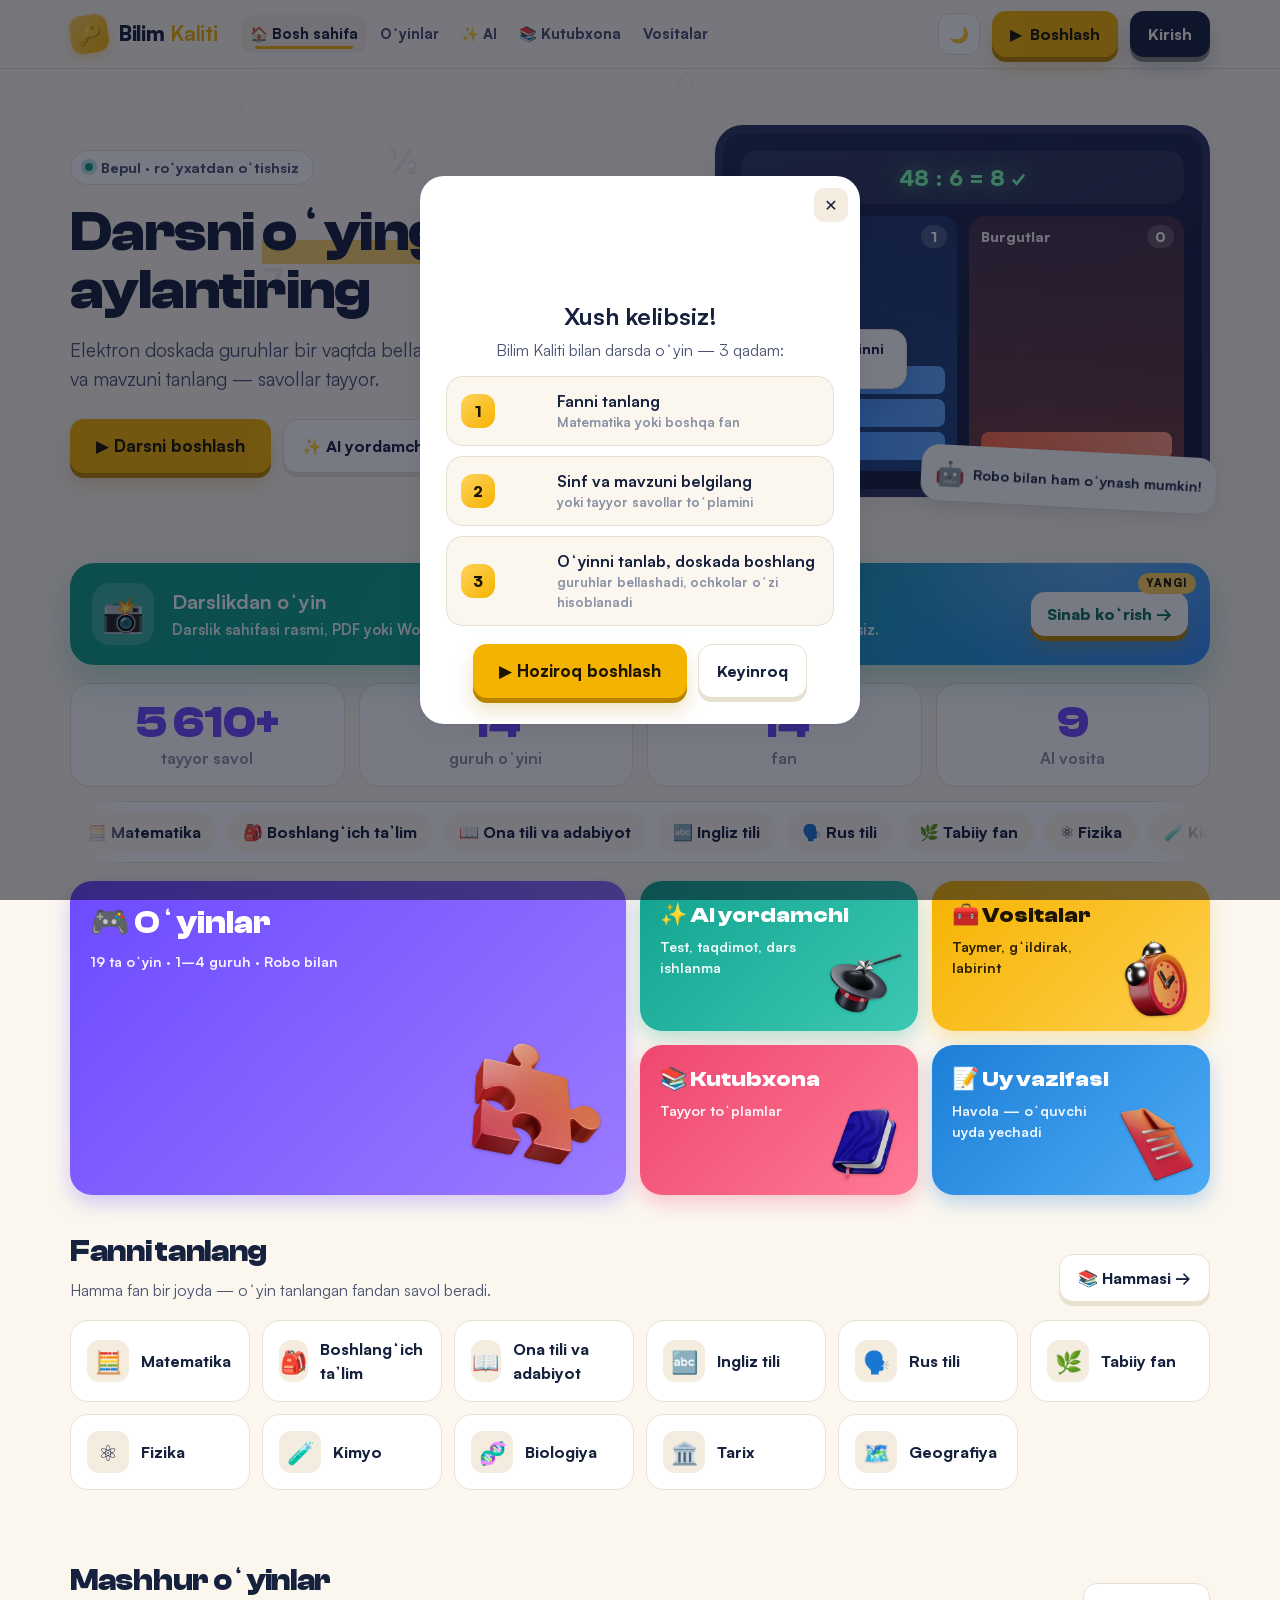
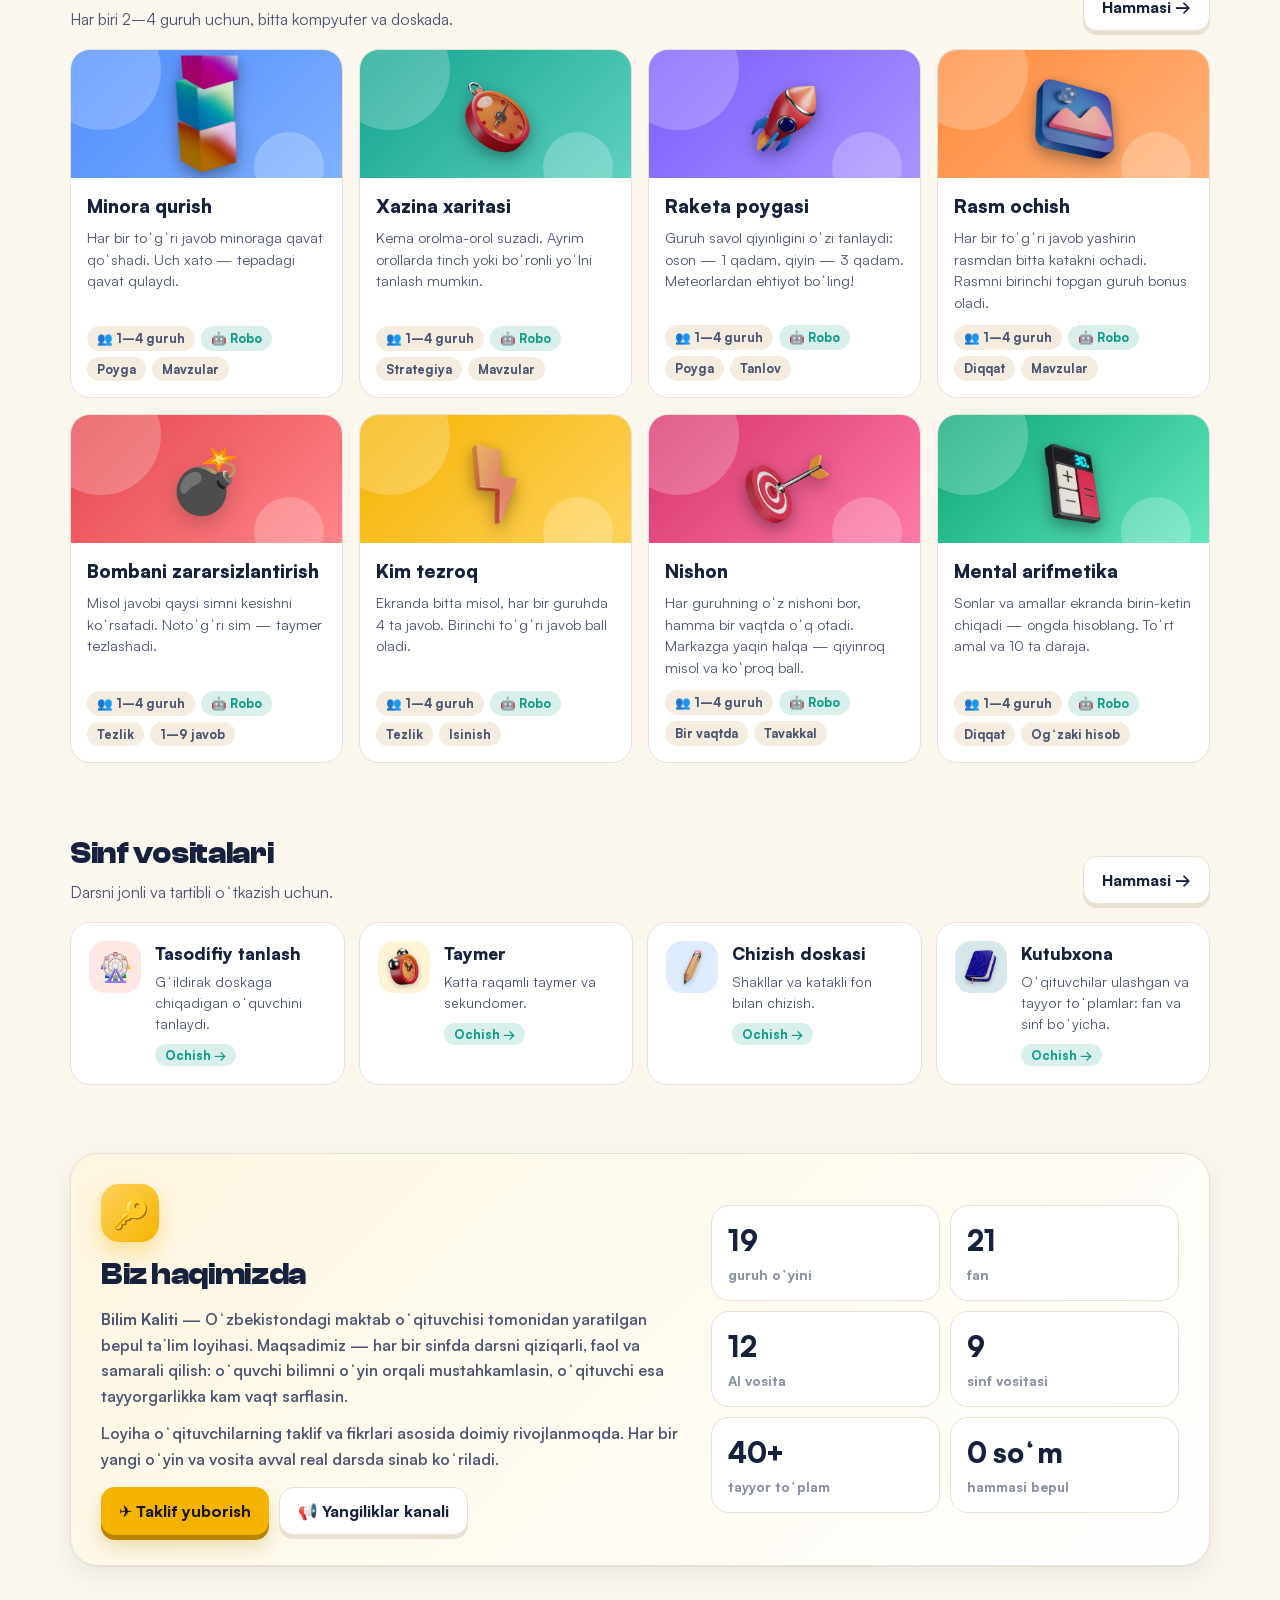
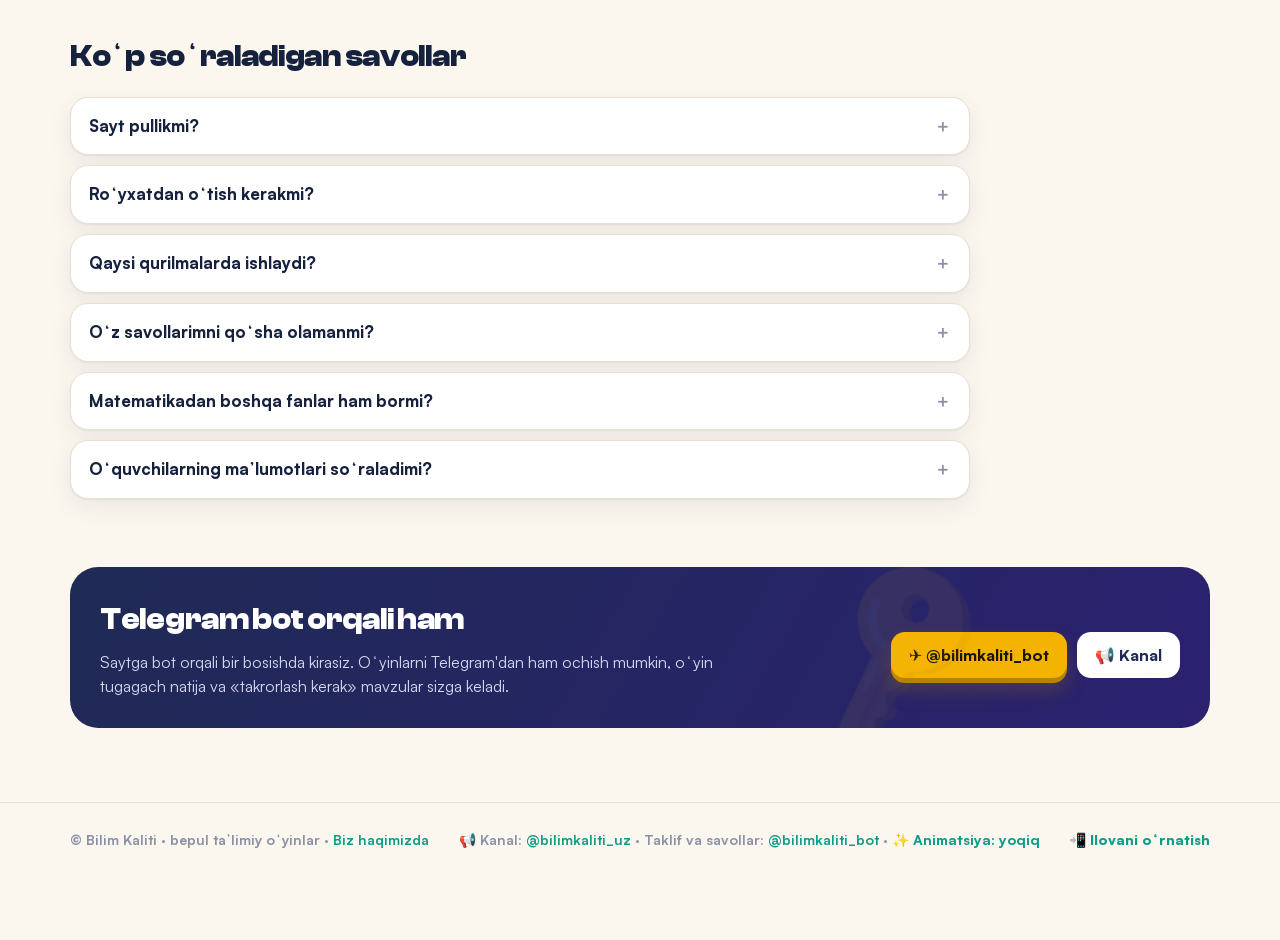
==== commit 542351a2: "Bosh sahifa: sanab chiquvchi raqamlar, oqib turuvchi fanlar lentasi, bento boʻlimlar Co-Authored-By:" ====
--- a/index.html
+++ b/index.html
@@ -706,6 +706,29 @@
 .adm-ch{overflow-x:clip}
 @media (max-width:1320px){nav.top a{padding-left:9px!important;padding-right:9px!important;font-size:14.5px}}
 .adm-ch .cross,.adm-ch #admDot{visibility:hidden}.adm-ch.hov .cross,.adm-ch.hov #admDot{visibility:visible}
+.hstats{display:grid;grid-template-columns:repeat(4,1fr);gap:14px;margin:18px 0 0}
+.hst{background:var(--card);border:1.5px solid var(--line);border-radius:20px;padding:16px 12px;text-align:center}
+.hst b{display:block;font-family:'Clash Display',Satoshi,Nunito,sans-serif;font-weight:700;font-size:clamp(30px,4vw,44px);line-height:1.05;color:#6d4aff;font-variant-numeric:tabular-nums}
+[data-theme="dark"] .hst b{color:#a993ff}
+.hst span{color:var(--muted);font-weight:700}
+@media (max-width:640px){.hstats{grid-template-columns:repeat(2,1fr)}}
+.fmq{margin:14px 0 0;overflow:hidden;border:1.5px solid var(--line);border-radius:20px;background:var(--card);padding:10px 0;-webkit-mask-image:linear-gradient(90deg,transparent,#000 6%,#000 94%,transparent);mask-image:linear-gradient(90deg,transparent,#000 6%,#000 94%,transparent)}
+.fmq-t{display:flex;gap:10px;width:max-content;animation:fmq 55s linear infinite}
+.fmq:hover .fmq-t{animation-play-state:paused}
+.fmq a{white-space:nowrap;background:var(--bg);border-radius:30px;padding:8px 16px;font-weight:800;color:var(--ink);text-decoration:none}
+.fmq a:hover{background:color-mix(in srgb,var(--gold,#f5b301) 25%,var(--bg))}
+@keyframes fmq{to{transform:translateX(-50%)}}
+html.nofx .fmq-t{animation:none}@media (prefers-reduced-motion:reduce){.fmq-t{animation:none}}
+.bento{display:grid;grid-template-columns:2fr 1fr 1fr;grid-auto-rows:150px;gap:14px;margin:18px 0 0}
+.bento .bt{position:relative;overflow:hidden;border-radius:22px;padding:18px 20px;display:flex;flex-direction:column;gap:4px;color:#fff;text-decoration:none;background:linear-gradient(135deg,var(--a),var(--b));box-shadow:0 8px 20px color-mix(in srgb,var(--a) 28%,transparent);transition:transform .2s,box-shadow .2s}
+.bento .bt:hover{transform:translateY(-3px);box-shadow:0 14px 28px color-mix(in srgb,var(--a) 38%,transparent)}
+.bento .bt.dk{color:#1b1400}
+.bento .bt b{font-family:'Clash Display',Satoshi,Nunito,sans-serif;font-size:22px;font-weight:700;position:relative;z-index:1}
+.bento .bt small{font-weight:700;font-size:14px;opacity:.92;max-width:62%;position:relative;z-index:1}
+.bento .bt .i3d{position:absolute;right:10px;bottom:8px;width:86px;height:86px;transition:transform .45s cubic-bezier(.3,1.6,.5,1)}
+.bento .bt:hover .i3d{transform:translateY(-6px) rotate(-8deg) scale(1.06)}
+.bento .big{grid-row:span 2}.bento .big b{font-size:32px}.bento .big .i3d{width:150px;height:150px;right:16px;bottom:16px}
+@media (max-width:760px){.bento{grid-template-columns:1fr 1fr;grid-auto-rows:auto}.bento .bt{min-height:150px;padding:14px 14px 66px}.bento .big{grid-column:1/-1;grid-row:auto;min-height:130px;padding-bottom:18px}.bento .big small{max-width:60%}.bento .bt small{max-width:100%;font-size:13px}.bento .bt .i3d{width:56px;height:56px;right:8px;bottom:8px}.bento .big .i3d{width:96px;height:96px;bottom:12px}.bento .bt b{font-size:19px}.bento .big b{font-size:26px}}
 .feat-new{position:relative;display:grid;grid-template-columns:auto 1fr auto;gap:18px;align-items:center;padding:20px 22px;border-radius:24px;color:#fff;text-decoration:none;background:linear-gradient(120deg,#0f9d8a,#12a38f 40%,#2f8cff);box-shadow:0 16px 36px rgba(15,157,138,.28);overflow:hidden;isolation:isolate;margin:26px 0 0;transition:transform .3s var(--ease),box-shadow .3s}
 .feat-new:hover{transform:translateY(-3px);box-shadow:0 22px 44px rgba(15,157,138,.34)}
 .feat-new::before{content:"";position:absolute;inset:0;z-index:-1;background:radial-gradient(300px 160px at 90% 0,rgba(255,255,255,.25),transparent 70%)}
@@ -1121,6 +1144,20 @@
    </div>
    <a class="feat-new" href="#/ai/darslik"><span class="nw">YANGI</span><span class="fi">📸</span><span><b>Darslikdan oʻyin</b><small>Darslik sahifasi rasmi, PDF yoki Word hujjat — AI savollar tuzadi, bir daqiqada sinf bilan oʻynaysiz.</small></span><span class="go">Sinab koʻrish →</span></a>
    <div id="dailyBox"></div>
+   <div class="hstats">
+    <div class="hst"><b data-count="7700" data-suf="+">7 700+</b><span>tayyor savol</span></div>
+    <div class="hst"><b data-count="${GAMES.length}">${GAMES.length}</b><span>guruh oʻyini</span></div>
+    <div class="hst"><b data-count="${FANLAR.length}">${FANLAR.length}</b><span>fan</span></div>
+    <div class="hst"><b data-count="${AI_TOOLS.length}">${AI_TOOLS.length}</b><span>AI vosita</span></div>
+   </div>
+   <div class="fmq" aria-label="Fanlar"><div class="fmq-t">${[0,1].map(k=>FANLAR.map(f=>`<a href="#/fan/${fanSlug(f)}"${k?' tabindex="-1" aria-hidden="true"':''}>${FAN_IC[f]||'📘'} ${esc(f)}</a>`).join('')).join('')}</div></div>
+   <div class="bento">
+    <a class="bt big" href="#/oyinlar" style="--a:#6d4aff;--b:#9b7bff"><b>🎮 Oʻyinlar</b><small>${GAMES.length} ta oʻyin · 1–4 guruh · Robo bilan</small>${i3('puzzle','')}</a>
+    <a class="bt" href="#/ai" style="--a:#12a38f;--b:#3cc9b3"><b>✨ AI yordamchi</b><small>Test, taqdimot, dars ishlanma</small>${i3('magic-trick','')}</a>
+    <a class="bt dk" href="#/vositalar" style="--a:#f5b301;--b:#ffcf4d"><b>🧰 Vositalar</b><small>Taymer, gʻildirak, labirint</small>${i3('clock','')}</a>
+    <a class="bt" href="#/kutubxona" style="--a:#ef476f;--b:#ff7a95"><b>📚 Kutubxona</b><small>Tayyor toʻplamlar</small>${i3('notebook','')}</a>
+    <a class="bt" href="#/uy" style="--a:#1c7ed6;--b:#4dabf7"><b>📝 Uy vazifasi</b><small>Havola — oʻquvchi uyda yechadi</small>${i3('file-text','')}</a>
+   </div>
   </div>
   <section><div class="wrap">
    <div class="sh"><div><h2>Fanni tanlang</h2><p class="sub">Hamma fan bir joyda — oʻyin tanlangan fandan savol beradi.</p></div><a class="btn ghost" href="#/kutubxona">📚 Hammasi →</a></div>
@@ -2386,8 +2423,12 @@
 const RV_SEL='.sh,.grid,.grades,.aigrid,.tools,.subjects,.sgrid,.banner,.formcard,.lfilter,.whys,.hows,.about,.faq';
 const RV_IO='IntersectionObserver' in window?new IntersectionObserver(es=>es.forEach(en=>{if(en.isIntersecting){en.target.classList.add('in');RV_IO.unobserve(en.target)}}),{rootMargin:'0px 0px -8% 0px',threshold:.06}):null;
 function revealInit(){document.querySelectorAll('#app '+RV_SEL.split(',').join(',#app ')).forEach(el=>{if(el.classList.contains('rv'))return;el.classList.add('rv');if(RV_IO&&!REDUCED)RV_IO.observe(el);else el.classList.add('in')})}
-function countUp(){document.querySelectorAll('[data-count]').forEach(el=>{const n=+el.dataset.count;if(!n||REDUCED){el.textContent=n||el.textContent;return}
-  const t0=performance.now(),D=1300;const f=now=>{const k=Math.min(1,(now-t0)/D),e=1-Math.pow(1-k,3);el.textContent=Math.round(n*e);if(k<1)requestAnimationFrame(f)};requestAnimationFrame(f)})}
+function countUp(){const fm=(v,el)=>(v>=1000?v.toLocaleString('ru-RU').replace(/\u00a0/g,' '):String(v))+(el.dataset.suf||'');
+  const run=el=>{if(el.dataset.done)return;el.dataset.done=1;const n=+el.dataset.count;if(!n||REDUCED){el.textContent=fm(n,el);return}
+    const t0=performance.now(),D=1400;const f=now=>{const k=Math.min(1,(now-t0)/D),e=1-Math.pow(1-k,3);el.textContent=fm(Math.round(n*e),el);if(k<1)requestAnimationFrame(f)};requestAnimationFrame(f)};
+  const els=[...document.querySelectorAll('[data-count]')].filter(el=>!el.dataset.done);if(!els.length)return;
+  if(!window.IntersectionObserver){els.forEach(run);return}
+  const io=new IntersectionObserver(es=>es.forEach(e=>{if(e.isIntersecting){io.unobserve(e.target);run(e.target)}}),{threshold:.5});els.forEach(el=>io.observe(el))}
 
 /* --- kun/tun: tugmadan doira boʻlib tarqaladi --- */
 function themeSwitch(apply,btn){
